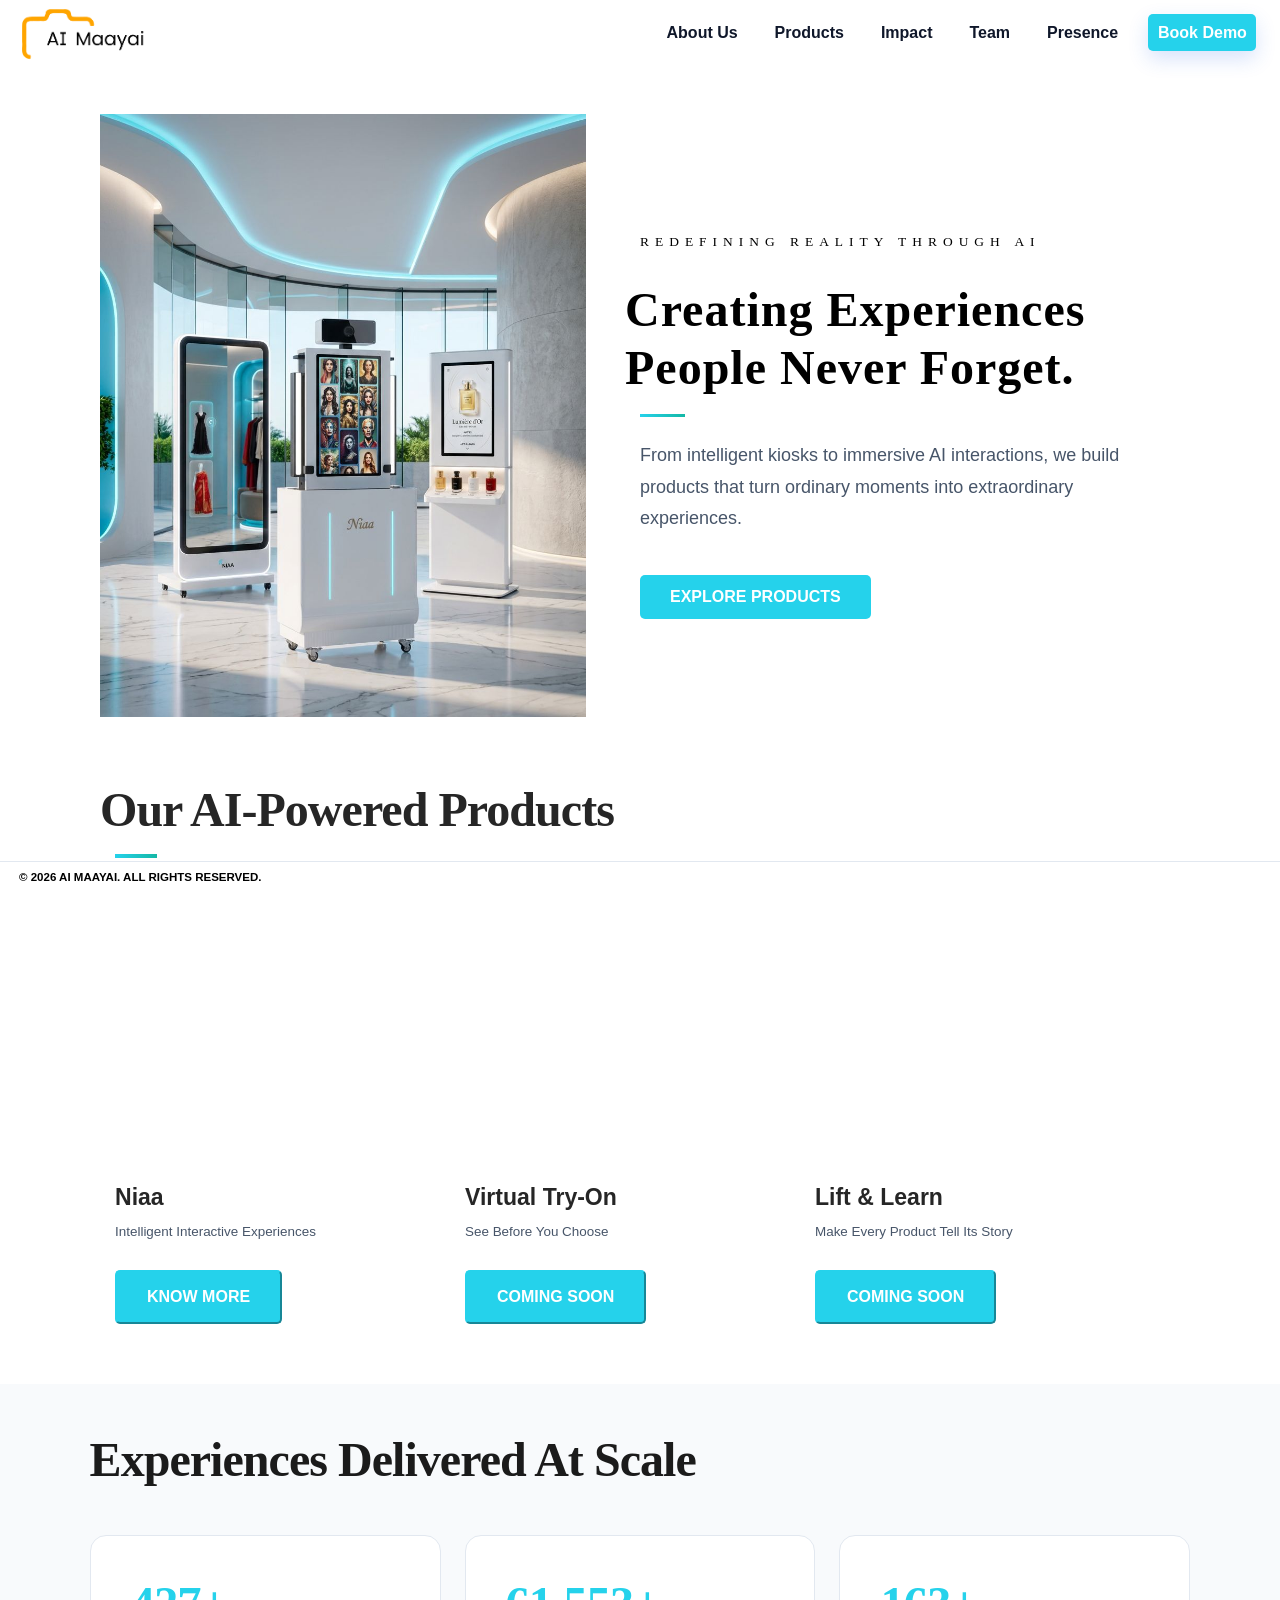
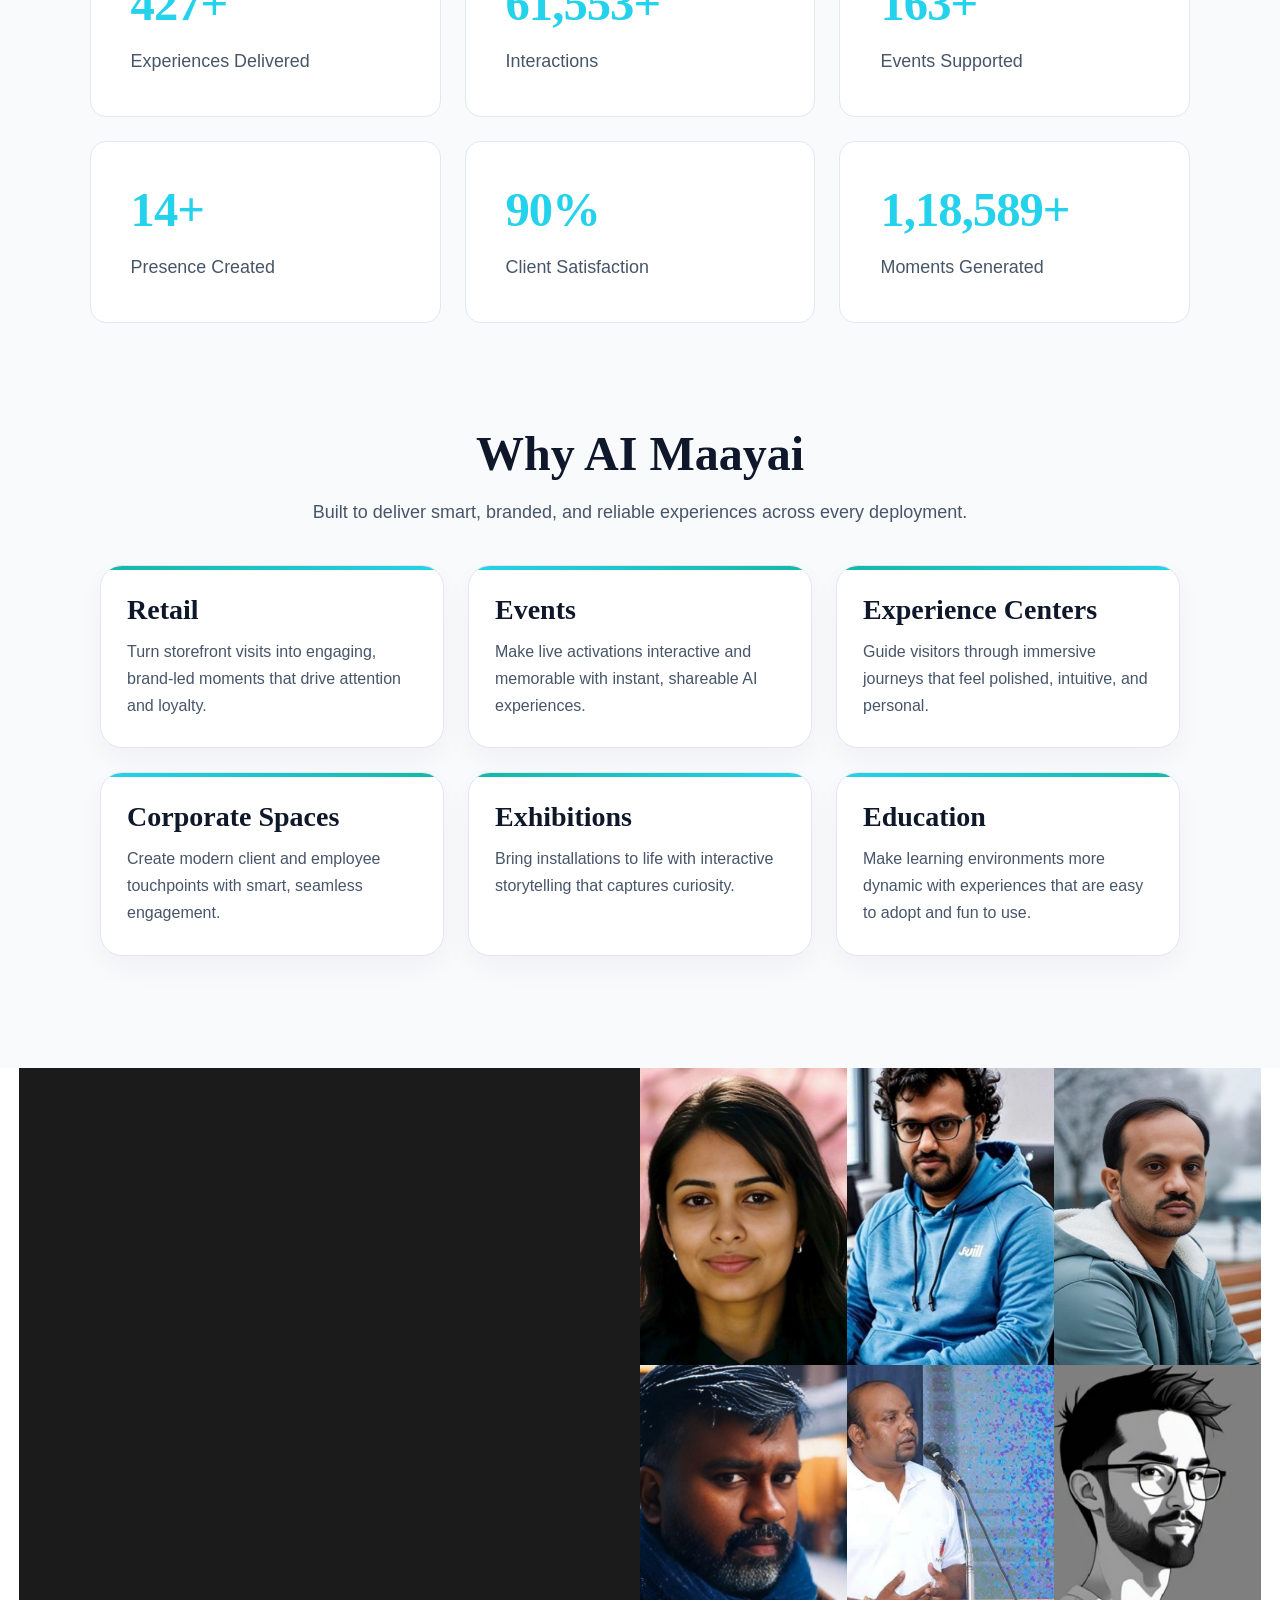
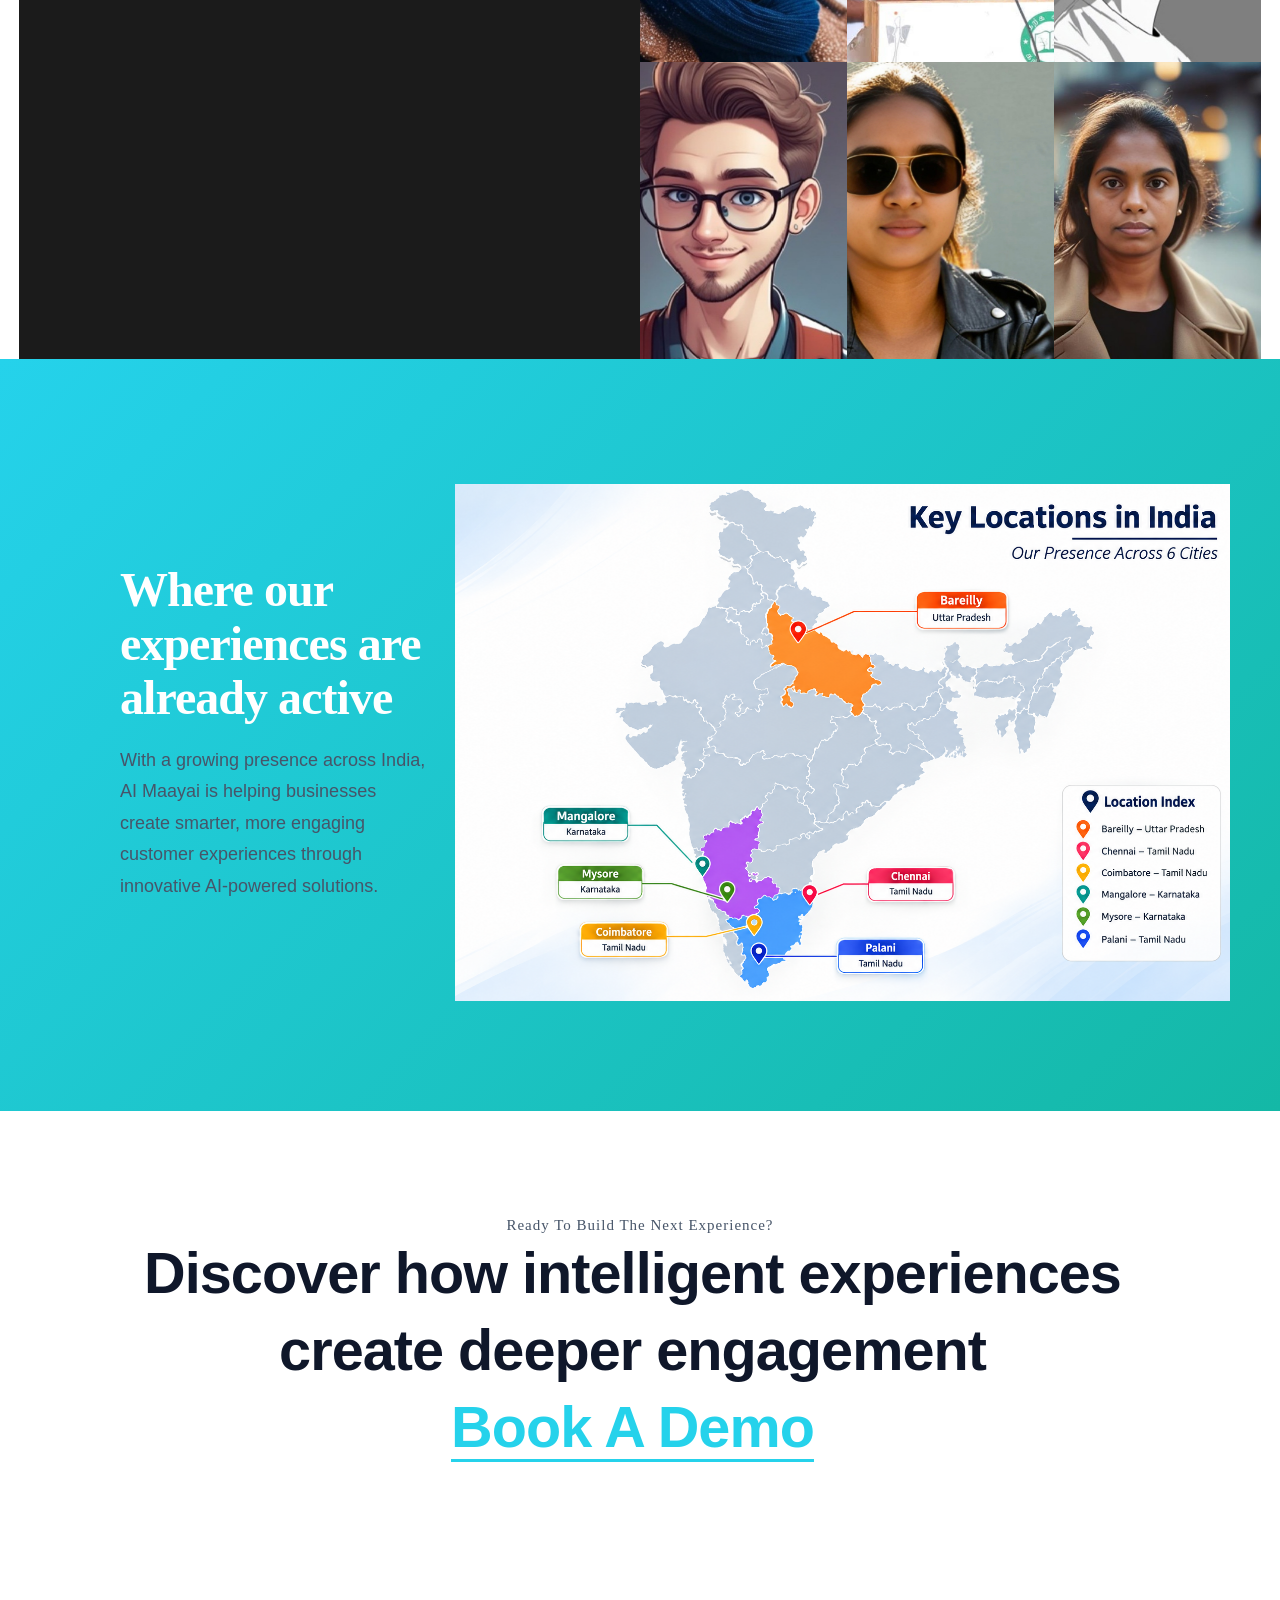
==== index.html @ 314a37f3 "Responsive changes" ====
<!doctype html>
<html lang="en">
  <head>
    <meta http-equiv="Content-Type" content="text/html; charset=UTF-8" />
    <meta http-equiv="X-UA-Compatible" content="IE=edge" />
    <meta name="viewport" content="width=device-width, initial-scale=1.0" />

    <link rel="stylesheet" href="css/style.css" />
    <link rel="stylesheet" href="css/custom.css" />
    <link rel="stylesheet" href="css/responsive.css" />
    <link rel="stylesheet" href="css/plugin.css" />
    <link rel="stylesheet" href="css/font.css" />
    <link rel="stylesheet" href="css/niaa.css" />
    <link rel="stylesheet" href="css/locations.css" />
    <title>AI Maayai</title>
  </head>

  <body>
    <div class="main-wrapper clearfix">
      <header id="header">
        <div class="header-style1-wrap">
          <div class="header-content-left">
            <div class="logo">
              <h2 class="logo-title">
                <img
                  src="img/logo_ai_maayai.png"
                  alt="AI Maayai Logo"
                  class="logo-img" />
              </h2>
            </div>
          </div>

          <div class="header-content-right">
            <nav class="main-nav col-span-9 sm:col-span-12">
              <button class="jepret-menu-mobile">
                <i class="icon icon-reorder"></i>
              </button>

              <ul id="main-menu" class="sm sm-clean mobile-menu">

                <li><a href="#about">About Us</a></li>
                <li><a href="#products">Products</a></li>
                <li><a href="#impact">Impact</a></li>
                <li><a href="#team">Team</a></li>
                <li><a href="#presence">Presence</a></li>
                <li><a href="#contact">Book Demo</a></li>

              </ul>
            </nav>
          </div>
        </div>
      </header>

      <section class="content">
        <div class="top-bar"></div>
        <div class="left-bar"></div>
        <div class="right-bar"></div>

        <div class="intro-block" id="about">
          <div class="container">
            <div class="row clearfix">
              <div
                class="column column-2 intro-image-wrap"
                data-aos="fade-right">
                <img
                  src="./img/home.jpeg"
                  alt="AI Maayai Products"
                  class="intro-img" />
              </div>

              <div class="column column-2 intro-text-wrap" data-aos="fade-left">
                <h3 class="sub-title">Redefining Reality Through AI</h3>
                <h2 class="the-title">Creating Experiences People Never
                  Forget.</h2>
                <span class="divider-separator"></span>

                <div class="bottom-text clearfix">
                  <div class="intro-desc">
                    <p>

                      From intelligent kiosks to immersive AI interactions, we
                      build products that turn ordinary moments into
                      extraordinary experiences.

                    </p>
                  </div>

                  <div class="intro-button">
                    <a href="#products" class="button style-3">Explore
                      Products</a>
                  </div>
                </div>
              </div>
            </div>
          </div>
        </div>

        <div class="services-block" id="products">
          <div class="container">
            <div class="row title-wrap clearfix">
              <div class="column column-1">
                <h2 class="the-title">Our AI-Powered Products</h2>
                <span class="divider-separator"></span>
              </div>
            </div>

            <div class="services-list-wrap clearfix" data-aos="fade-up">
              <div class="column column-3">
                <div class="services-card-wrap">
                  <div class="img-service-icon-wrap service-media-shell"
                    style="background:none; border:none; box-shadow:none; padding:0;">
                    <a href="./niaa.html" target="_blank"
                      rel="noopener noreferrer"
                      style="display:block;">
                      <div
                        style="position:relative; overflow:hidden; border-radius:22px; min-height:260px;">
                        <video
                          id="niaa"
                          class="service-icon service-video"
                          src="./video/niaa.mp4"
                          autoplay
                          muted
                          loop
                          playsinline
                          preload="metadata"
                          style="width:100%; height:100%; object-fit:cover; display:block;"></video>
                      </div>
                    </a>
                  </div>
                  <div class="service-desc-wrap">
                    <p class="service-title">Niaa</p>
                    <p class="service-desc">
                      Intelligent Interactive Experiences
                    </p>
                    <button type="button"
                      class="button style-3 service-cta active-btn"
                      onClick="window.open('./niaa.html', '_blank')">
                      Know more
                    </button>
                  </div>
                </div>
              </div>

              <div class="column column-3">
                <div class="services-card-wrap">
                  <div class="img-service-icon-wrap service-media-shell"
                    style="background:none; border:none; box-shadow:none; padding:0;">
                    <div
                      style="position:relative; overflow:hidden; border-radius:22px; min-height:260px;">
                      <video
                        src="./video/virtual_try_on.mp4"
                        class="service-icon service-video"
                        autoplay
                        muted
                        loop
                        playsinline
                        preload="metadata"
                        style="width:100%; height:100%; object-fit:cover; display:block;"></video>
                    </div>
                  </div>

                  <div class="service-desc-wrap">
                    <p class="service-title">Virtual Try-On</p>
                    <p class="service-desc">
                      See Before You Choose
                    </p>
                    <button type="button" class="button style-3 service-cta"
                      disabled>
                      Coming Soon
                    </button>
                  </div>
                </div>
              </div>

              <div class="column column-3">
                <div class="services-card-wrap">
                  <div class="img-service-icon-wrap service-media-shell"
                    style="background:none; border:none; box-shadow:none; padding:0;">
                    <div
                      style="position:relative; overflow:hidden; border-radius:22px; min-height:260px;">
                      <video
                        src="./video/lift_and_learn.mp4"
                        class="service-icon service-video"
                        autoplay
                        muted
                        loop
                        playsinline
                        preload="metadata"
                        style="width:100%; height:100%; object-fit:cover; display:block;"></video>
                    </div>
                  </div>

                  <div class="service-desc-wrap">
                    <p class="service-title">Lift & Learn</p>
                    <p class="service-desc">
                      Make Every Product Tell Its Story
                    </p>
                    <button type="button" class="button style-3 service-cta"
                      disabled>
                      Coming Soon
                    </button>
                  </div>
                </div>
              </div>
            </div>
          </div>
        </div>
        <div class="partner-block" id="impact" style="padding:3% 7% 0% 7%">

          <div class="container">

            <h2 class="the-title">

              Experiences Delivered At Scale

            </h2>

            <div class="row">

              <div class="column column-3">

                <h2><span class="impact-counter" duration="3000"
                    data-target="454" data-suffix="+">0</span></h2>

                <p>Experiences Delivered</p>

              </div>

              <div class="column column-3">

                <h2><span class="impact-counter" data-target="65400"
                    data-format="en-IN" data-suffix="+">0</span></h2>

                <p>Interactions</p>

              </div>

              <div class="column column-3">

                <h2><span class="impact-counter" data-target="173"
                    data-suffix="+">0</span></h2>

                <p>Events Supported</p>

              </div>

              <div class="column column-3">

                <h2><span class="impact-counter" data-target="15"
                    data-suffix="+">0</span></h2>

                <p>Presence Created</p>

              </div>

              <div class="column column-3">

                <h2><span class="impact-counter" data-target="96"
                    data-suffix="%">0</span></h2>

                <p>Client Satisfaction</p>

              </div>

              <div class="column column-3">

                <h2><span class="impact-counter" data-target="126000"
                    data-format="en-IN" data-suffix="+">0</span></h2>

                <p>Moments Generated</p>

              </div>

            </div>

          </div>

        </div>

        <div class="why-block" id="why-ai-maayai">
          <div class="container">
            <div class="section-title-wrap section-title-center">
              <h3 class="sub-title">Why AI Maayai</h3>
              <p class="section-description">
                Built to deliver smart, branded, and reliable experiences across
                every deployment.
              </p>
            </div>

            <div class="nia-env-grid why-env-grid" data-aos="fade-up">
              <div class="nia-env-card why-env-card">
                <h4>Retail</h4>
                <p>Turn storefront visits into engaging, brand-led moments that
                  drive attention and loyalty.</p>
              </div>

              <div class="nia-env-card why-env-card">
                <h4>Events</h4>
                <p>Make live activations interactive and memorable with instant,
                  shareable AI experiences.</p>
              </div>

              <div class="nia-env-card why-env-card">
                <h4>Experience Centers</h4>
                <p>Guide visitors through immersive journeys that feel polished,
                  intuitive, and personal.</p>
              </div>

              <div class="nia-env-card why-env-card">
                <h4>Corporate Spaces</h4>
                <p>Create modern client and employee touchpoints with smart,
                  seamless engagement.</p>
              </div>

              <div class="nia-env-card why-env-card">
                <h4>Exhibitions</h4>
                <p>Bring installations to life with interactive storytelling
                  that captures curiosity.</p>
              </div>

              <div class="nia-env-card why-env-card">
                <h4>Education</h4>
                <p>Make learning environments more dynamic with experiences that
                  are easy to adopt and fun to use.</p>
              </div>
            </div>
          </div>
        </div>

        <!-- Team Block -->
        <div class="team-block clearfix" id="team">
          <div class="column column-2 team-text-wrap">
            <div class="title-wrap opacity1" style="opacity: 0">
              <h2 class="the-title aos-init" data-aos="fade-up">
                Our Team
              </h2>
              <span
                class="divider-separator aos-init"
                data-aos="fade-up"></span>
              <p class="the-desc aos-init" data-aos="fade-up">
                Meet the creative minds, developers, designers, and support team
                behind AI Maayai who work together to build intelligent products
                and unforgettable customer experiences.
              </p>
            </div>
          </div>
          <div class="column column-2 team-list-wrap">
            <div class="column column-3">
              <div class="team-card-wrap">
                <div class="team-img-wrap">
                  <div
                    class="team-img"
                    style="
                      background: url(&#39;./img/team/akshaya.jpg&#39;);
                      background-size: cover;
                      background-position: 50%;
                    "></div>
                </div>
                <div class="team-desc-wrap">
                  <h4 class="team-name">Akshaya</h4>
                  <p class="team-role">CEO</p>
                </div>
              </div>
            </div>
            <div class="column column-3">
              <div class="team-card-wrap">
                <div class="team-img-wrap">
                  <div
                    class="team-img"
                    style="
                      background: url(&#39;./img/team/gowtham.jpeg&#39;);
                      background-size: cover;
                      background-position: 50%;
                    "></div>
                </div>
                <div class="team-desc-wrap">
                  <h4 class="team-name">Gowtham</h4>
                  <p class="team-role">Chief AI Strategist</p>
                </div>
              </div>
            </div>
            <div class="column column-3">
              <div class="team-card-wrap">
                <div class="team-img-wrap">
                  <div
                    class="team-img"
                    style="
                      background: url(&#39;./img/team/prabu.jpeg&#39;);
                      background-size: cover;
                      background-position: 50%;
                    "></div>
                </div>
                <div class="team-desc-wrap">
                  <h4 class="team-name">Prabu</h4>
                  <p class="team-role">Operations Lead</p>
                </div>
              </div>
            </div>
            <div class="column column-3">
              <div class="team-card-wrap">
                <div class="team-img-wrap">
                  <div
                    class="team-img"
                    style="
                      background: url(&#39;./img/team/arul.jpg&#39;);
                      background-size: cover;
                      background-position: 50%;
                    "></div>
                </div>
                <div class="team-desc-wrap">
                  <h4 class="team-name">Arul Karthikeyan</h4>
                  <p class="team-role">BDM</p>
                </div>
              </div>
            </div>
            <div class="column column-3">
              <div class="team-card-wrap">
                <div class="team-img-wrap">
                  <div
                    class="team-img"
                    style="
                      background: url(&#39;./img/team/nirmal.jpg&#39;);
                      background-size: cover;
                      background-position: 50%;
                    "></div>
                </div>
                <div class="team-desc-wrap">
                  <h4 class="team-name">Nirmal</h4>
                  <p class="team-role">Marketting Lead & OEM Partner</p>
                </div>
              </div>
            </div>
            <div class="column column-3">
              <div class="team-card-wrap">
                <div class="team-img-wrap">
                  <div
                    class="team-img"
                    style="
                      background: url(&#39;./img/team/ashok.jpg&#39;);
                      background-size: cover;
                      background-position: center center;
                    "></div>
                </div>
                <div class="team-desc-wrap">
                  <h4 class="team-name">Ashok</h4>
                  <p class="team-role">Testing Lead</p>
                </div>
              </div>
            </div>
            <div class="column column-3">
              <div class="team-card-wrap">
                <div class="team-img-wrap">
                  <div
                    class="team-img"
                    style="
                      background: url(&#39;./img/team/dharani.jpg&#39;);
                      background-size: cover;
                      background-position: 50%;
                    "></div>
                </div>
                <div class="team-desc-wrap">
                  <h4 class="team-name">Dharanikumar</h4>
                  <p class="team-role">Architect & GenAI Enthusiast</p>
                </div>
              </div>
            </div>
            <div class="column column-3">
              <div class="team-card-wrap">
                <div class="team-img-wrap">
                  <div
                    class="team-img"
                    style="
                      background: url(&#39;./img/team/poorni.jpg&#39;);
                      background-size: cover;
                      background-position: 50%;
                    "></div>
                </div>
                <div class="team-desc-wrap">
                  <h4 class="team-name">Poornima Devi</h4>
                  <p class="team-role">Creative Projects Head</p>
                </div>
              </div>
            </div>
            <div class="column column-3">
              <div class="team-card-wrap">
                <div class="team-img-wrap">
                  <div
                    class="team-img"
                    style="
                      background: url(&#39;./img/team/priya.jpeg&#39;);
                      background-size: cover;
                      background-position: 50%;
                    "></div>
                </div>
                <div class="team-desc-wrap">
                  <h4 class="team-name">Priya Ramapandi</h4>
                  <p class="team-role">Business Operations Associate</p>
                </div>
              </div>
            </div>
          </div>
        </div>
        <!-- end Team block -->

        <div class="testimonial-block-style-2" id="presence">
          <div class="container" data-aos="fade-up">
            <div>
              <div class="container">
                <div class="location-hero-grid">
                  <div data-aos="fade-right">
                    <!-- <div class="location-kicker">Presence Map</div> -->
                    <h1 class="the-title">Where our experiences are already
                      active</h1>
                    <p class="the-desc">
                      With a growing presence across India, AI Maayai is helping
                      businesses create smarter, more engaging customer
                      experiences through innovative AI-powered solutions.
                    </p>
                  </div>
                  <div>
                    <img
                      src="./img/map.png"
                      alt="Our Presence"
                      class="india-map-img" />
                  </div>
                </div>
              </div>
            </div>
          </div>
        </div>
        <div class="contact-block contact-block-3" id="contact">
          <div class="container">
            <div class="row">
              <div class="column column-1" data-aos="fade-up">
                <h5 class="sub-title">Ready To Build The Next Experience?</h5>
                <h2 class="the-title">
                  <a href="contact.html" target="_blank"
                    rel="noopener noreferrer">
                    Discover how intelligent experiences create deeper
                    engagement <br><span>Book A Demo</span>
                  </a>
                </h2>
              </div>
            </div>
          </div>
        </div>
      </section>

      <footer id="footer">
        <div class="copyright">
          <p class="copyright-text">© 2026 AI Maayai. All Rights Reserved.</p>
        </div>
      </footer>
    </div>
    <script src="js/jquery-3.6.0.min.js"></script>
    <script src="js/jquery.smartmenus.min.js"></script>
    <script src="js/aos.js"></script>
    <script src="js/swiper-bundle.min.js"></script>
    <script src="js/lightgallery-all.min.js"></script>
    <script src="js/imagesloaded.pkgd.min.js"></script>
    <script src="js/isotope.js"></script>
    <script src="js/main.js"></script>
    <script>
      (function () {
        var counters = document.querySelectorAll(".impact-counter");
        if (!counters.length) return;

        var prefersReducedMotion = window.matchMedia &&
          window.matchMedia("(prefers-reduced-motion: reduce)").matches;

        function formatNumber(value, format) {
          if (format === "en-IN") {
            return Number(value).toLocaleString("en-IN");
          }
          return String(value);
        }

        function animateCounter(el) {
          if (el.dataset.animated === "true") return;
          el.dataset.animated = "true";

          var target = parseInt(el.dataset.target, 10) || 0;
          var suffix = el.dataset.suffix || "";
          var format = el.dataset.format || "";

          if (prefersReducedMotion) {
            el.textContent = formatNumber(target, format) + suffix;
            return;
          }

          var start = 0;
          var duration = parseInt(el.dataset.duration, 10) || 3000;
          var startTime = null;

          function tick(timestamp) {
            if (!startTime) startTime = timestamp;
            var progress = Math.min((timestamp - startTime) / duration, 1);
            var eased = 1 - Math.pow(1 - progress, 3);
            var current = Math.round(start + (target - start) * eased);
            el.textContent = formatNumber(current, format) + suffix;

            if (progress < 1) {
              window.requestAnimationFrame(tick);
            }
          }

          window.requestAnimationFrame(tick);
        }

        if ("IntersectionObserver" in window) {
          var observer = new IntersectionObserver(function (entries) {
            entries.forEach(function (entry) {
              if (entry.isIntersecting) {
                counters.forEach(animateCounter);
                observer.disconnect();
              }
            });
          }, { threshold: 0.35 });

          observer.observe(document.getElementById("impact"));
        } else {
          counters.forEach(animateCounter);
        }
      })();
    </script>
  </body>
</html>
---- css/style.css ----
/*
Theme Name: Jepret Html
Theme URI: https://html.themesawesome.com/jeprethtml
Author: Themes Awesome
Author URI: https://www.themesawesome.com
Description: Modern Photography Html Theme
Tags: Html Tamplate
Version: 1.0

[Color Codes]

#Black (text, background, link) = #000000 / #262626 / #1F1D1D
#White (text, background) = #FFFFFF
#Gray (text) = #333333 / #999999 / #605E5F
#LightGray (background, text) = #F2F2F2 / #B8B8B8 / #AAAAAA
#Red (background, text, divider, border) = #DA0D2B 
#Dark Blue (background) = #09212b
#Light Blue (background, text) = #EDF2F5 / #8D99AE
#Brown (text) = #905348

[Typography]

Headers: 2rem/12px Poppins
Heading: 8.1rem/6rem/5rem/4.5rem/3.6rem/3rem/2.6rem/2.4rem/1.8rem/1.5rem/1.4rem/1.2rem/1rem Poppins
Paragraph: 1.7rem/1.6rem/1.5rem/1.4rem Poppins
Input: 13px Arial
Icons: 20px/1.6rem/1.4rem/1.2rem jepret/Fontawesome

Notes: To change the font, install it manually with convert the download zipped font to transfonter.org

-----------------------------------------------------------------------------------
  1. CSS Reset
  2. Header
  3. Landing Page
    3.1 Video Background
    3.2 Personal Photographer
    3.3 Photography Studio
    3.4 Slider
  4. Album
    4.1 Adora
    4.2 Album Grid
    4.3 Album Masonry
    4.4 Album Carousel
    4.5 Unique Stack
        4.5.1 3 Grid Images
        4.5.2 Asymmetrical 4 Images 
        4.5.3 Card Stack 7 Images 
        4.5.4 Grid 20 Images
        4.5.5 Rhomboid Images
        4.5.6 Round Images
    4.6 Slideshow
        4.6.1 Slideshow 1
        4.6.2 Slideshow 2
  5. Gallery
    5.1 default-crative-grid
    5.2 Animate Scroll One
    5.3 Animate Scroll Three
    5.4 Gallery Carousel One
    5.5 Gallery Carousel two
    5.6 Animate Scroll Two
    5.7 Animate Scroll Four
  6. Contact Page
  7. Archive Page
  8. Blog Page
    8.1 Single Post
  9. Footer
-----------------------------------------------------------------------------------
/*-----------------------------------------------------------------------------------*/
/*  1. CSS Reset
/*-----------------------------------------------------------------------------------*/

html {
  font-size: 62.5%;
  -webkit-font-smoothig: antialiased;
  height: 100%;
  scroll-behavior: smooth;
}

body {
  margin: 0;
  word-wrap: break-word;
  -ms-word-wrap: break-word;
  font-family: "Poppins", Sans-serif;
}

img {
  max-width: 100%;
  height: auto;
  display: block;
}

h1,
h2,
h3,
h4,
h5,
h6 {
  font-family: "Poppins";
  margin: 0 0 20px;
}

p {
  margin: 0 0 20px;
  font-size: 1.5rem;
  line-height: 3rem;
  color: #333;
  font-family: "Poppins";
}

*::-moz-selection {
  background-color: #000000;
  color: #ffffff;
}

*::selection {
  background-color: #000000;
  color: #ffffff;
}

.column {
  display: inline-block;
  float: left;
}

.column-1 {
  width: 100%;
}

.column-2 {
  width: 50%;
}

.column-3 {
  width: 33.33333%;
}

.column-2of3 {
  width: 66.66667%;
}

.column-4 {
  width: 25%;
}

.column-5 {
  width: 20%;
}

.column-25 {
  width: 25%;
}

.column-75 {
  width: 75%;
}

.column-40 {
  width: 40%;
}

.column-60 {
  width: 60%;
}

.column {
  -webkit-box-sizing: border-box;
  -moz-box-sizing: border-box;
  box-sizing: border-box;
  padding-right: 15px;
  padding-left: 15px;
  max-width: 100%;
}

.clearfix:before,
.clearfix:after {
  content: "";
  display: table;
}

.clearfix:after {
  clear: both;
}

.clearfix {
  zoom: 1;
}

.row {
  display: -ms-flexbox;
  display: flex;
  -ms-flex-wrap: wrap;
  flex-wrap: wrap;
  margin-left: -15px;
  margin-right: -15px;
}

.top-bar {
  position: fixed;
  height: 39px;
  width: 100%;
  top: 0;
  left: 0;
  right: 0;
  background: #ffffff;
  z-index: 10;
}

.left-bar {
  position: fixed;
  width: 19px;
  top: 0;
  bottom: 0;
  left: 0;
  z-index: 10;
  background: white;
}

.right-bar {
  position: fixed;
  width: 19px;
  top: 0;
  bottom: 0;
  right: 0;
  z-index: 10;
  background: white;
}

#mousehover {
  perspective: 500px;
}

#opacity {
  opacity: 0;
}

.opacity1 {
  transition: 0.4s;
}

#main-menu {
  display: block;
}

a {
  text-decoration: none;
  color: #000;
}

.main-wrapper {
  height: 100%;
  background-color: #edf2f4;
  min-height: 100vh;
  padding: 39px 0 0;
}

*,
*::after,
*::before {
  box-sizing: border-box;
}

.the-title {
  color: #000000;
  font-size: 2.4rem;
}

.button {
  text-decoration: none;
  padding: 12px 30px;
  text-align: center;
}

.style-1 {
  font-size: 15px;
  font-weight: 700;
  text-decoration: none;
  text-transform: uppercase;
  border-radius: 5px;
  border-style: solid;
  border-width: 2px;
  border-color: rgba(246, 25, 25, 0.49);
  background: rgb(246 25 25);
  color: #fff;
  transition: 0.4s;
}

/* .style-1:hover {
  background-color: rgba(255, 255, 255, 0.18);
  border-color: rgba(255, 255, 255, 0.18);
  transform: translateY(10px);
} */

.style-2 {
  font-size: 15px;
  font-weight: 700;
  text-decoration: none;
  text-transform: uppercase;
  border-radius: 5px;
  border-style: solid;
  border-width: 2px;
  border-color: #fff;
  background: transparent;
  color: #fff;
  transition: 0.4s;
}

.style-2:hover {
  background-color: rgba(255, 255, 255, 0.18);
  transform: translateY(10px);
}

.style-3 {
  font-size: 15px;
  font-weight: 700;
  text-transform: uppercase;
  background-color: #da0d2b;
  border-radius: 5px;
  padding: 16px 30px;
  color: #ffffff;
  transition: 0.4s;
}

.style-3:hover {
  transform: translateY(10px);
  background-color: #262626;
}

.style-4 {
  font-size: 15px;
  font-weight: 600;
  background-color: transparent;
  border: 2px solid;
  border-color: #ffffff;
  color: #ffffff;
  padding: 12px 24px;
  transition: 0.4s;
}

.style-4:hover {
  background-color: #da0e2b;
  border-color: #da0e2b;
}

.divider-separator {
  width: 15%;
  height: 4px;
  background: linear-gradient(90deg, #25d2eb 0%, #14B8A6 100%);
  display: block;
}

.projects-button {
  display: flex;
}

.lg-toolbar .lg-icon {
  margin: 15px 0;
}

.container {
  margin: 0 auto;
  padding-right: 15px;
  padding-left: 15px;
}

#header .jepret-menu-mobile {
  display: none;
  position: relative;
  font-size: 2rem;
  margin: 7px 0 0;
  width: 0;
  height: 100%;
  cursor: pointer;
}

.jepret-menu-mobile .icon {
  width: auto;
}

#opacity1 {
  transition: 0.5s opacity;
}

h3.sub-title {
  color: #1b1b1b;
  font-size: 5rem;
  font-weight: 700;
  text-transform: capitalize;
  line-height: 1.3em;
  margin-top: 0;
  margin-bottom: 27px;
}

/*-----------------------------------------------------------------------------------*/
/*  2. Header 
/*-----------------------------------------------------------------------------------*/
#header {
  position: fixed;
  top: 0;
  z-index: 50;
  width: 100%;
  background: #fff;
  height: 65px;
  display: flex;
  align-items: center;
}

.header-style1-wrap {
  padding: 0 0px 0 12px;
  display: flex;
  justify-content: space-between;
  align-items: center;
  width: 100%;
  min-height: 65px;
}

h2.logo-title {
  margin: 0;
  font-size: 2rem;
  display: flex;
  align-items: center;
}

.logo-img {
  max-height: 70px;
  width: auto;
  height: auto;
  display: inline-block;
  vertical-align: middle;
}

h2.logo-title a {
  text-transform: uppercase;
  color: #000;
  text-decoration: none;
  transition: 0.4s;
}

h2.logo-title a:hover {
  color: #999;
}

li.menu-item:last-child {
  margin: 0;
}

li.menu-item a {
  color: #000000;
  font-size: 1.2rem;
  text-transform: uppercase;
  font-weight: 700;
}

#header li.menu-item-sub {
  margin: 0;
}

.mobile-menu {
  display: block;
}

/*-----------------------------------------------------------------------------------*/
/*  3. Landing Page
/*-----------------------------------------------------------------------------------*/

/* 3.1 Video Background */
.bg-video-wrap {
  position: relative;
  overflow: hidden;
  width: 100%;
  height: calc(100vh - (39px * 2));
}

.video-bg {
  min-width: 100%;
  min-height: 100vh;
  z-index: 1;
}

.video-overlay {
  width: 100%;
  height: 100%;
  position: absolute;
  top: 0;
  left: 0;
  background-size: 3px 3px;
  background-color: #000000;
  opacity: 0.3;
  transition: background 0.3s, border-radius 0.3s, opacity 0.3s;
  z-index: 2;
}

.video-content {
  position: absolute;
  z-index: 10;
  width: 75%;
  top: 54.5%;
  left: 50%;
  transform: translate(-50%, -50%);
  -webkit-transform: translate(-50%, -50%);
  -moz-transform: translate(-50%, -50%);
  -ms-transform: translate(-50%, -50%);
}

.video-title h1 {
  font-size: 8.1rem;
  line-height: 1.2em;
  color: #fff;
  text-transform: none;
  margin-bottom: 5px;
  margin-top: 2px;
  text-align: center;
}

.signature-wrap {
  background: #252525a1;
  margin: 30px 0 30px;
}

.signature-wrap img {
  display: block;
  margin-left: auto;
  margin-right: auto;
}

h2.author-name {
  font-size: 18px;
  text-align: center;
  font-weight: 300;
  line-height: 44px;
  text-transform: capitalize;
  color: #ffffff;
  letter-spacing: 2px;
  margin-top: -14px;
}

.video-button {
  display: flex;
  justify-content: center;
}

.video-button .button {
  margin-right: 20px;
}

/* 3.2 Personal Photographer */
.about-block {
  background-color: #f2f2f2;
  padding: 60px 0 80px 0;
  overflow: hidden;
}

.about-img-wrap {
  padding: 0px 40px 0px 10px;
}

.about-img-wrap img {
  transition-timing-function: cubic-bezier(0, 0.33, 0.07, 1.03);
  -webkit-transition-timing-function: cubic-bezier(0, 0.33, 0.07, 1.03);
  transition-duration: 1s;
  -webkit-transition-duration: 1s;
}

.about-text-wrap {
  padding-top: 21px;
  padding-right: 15px;
  padding-left: 10px;
  align-self: center;
}

h5.the-title {
  color: #000000;
  font-size: 1.4rem;
  font-weight: 500;
  line-height: 3em;
  letter-spacing: 6px;
  text-transform: uppercase;
  margin-bottom: 10px;
}

.about-text-wrap h3.sub-title {
  line-height: 1.29em;
}

.about-text-wrap .divider-separator {
  height: 3px;
}

.desc-wrap {
  margin-top: 30px;
  display: flex;
}

.desc-wrap p:first-child {
  max-width: 210px;
}

.desc-wrap p:last-child {
  padding-left: 47px;
}

.signature-img-wrap {
  width: 35%;
  margin-top: 10px;
}

.projects-block {
  background: #f5f5f5;
  padding: 80px 0 80px 0;
}

.project-text-wrap {
  padding-right: 40px;
  padding-top: 15px;
  padding-bottom: 5px;
  transition-timing-function: cubic-bezier(0, 0.33, 0.07, 1.03);
  transition-duration: 1s;
  align-self: center;
}

.project-img-wrap {
  padding-left: 10px;
  padding-right: 5px;
}

.smart-img-wrap {
  position: relative;
}

.smart-img {
  transition: transform 0s !important;
  will-change: transform;
}

.smart-img img {
  border-radius: 7px;
}

.smart-img.img-1 {
  position: relative;
  width: 60%;
  top: 36px;
  z-index: 2;
}

.smart-img.img-2 {
  position: absolute;
  width: 45%;
  z-index: 3;
  top: 83px;
  right: 0;
}

.projects-block .smart-img.img-3 {
  position: relative;
  margin: -59px 0 0 252px;
  width: 48%;
  z-index: 1;
}

.projects-block .smart-img.img-4 {
  position: absolute;
  width: 53%;
  bottom: 56px;
  left: 39px;
}

.projects-block .desc-wrap {
  margin-top: 30px;
  margin-bottom: 15px;
}

.projects-block h3.sub-title {
  margin-bottom: 30px;
}

.projects-block .desc-wrap p:first-child {
  max-width: 204px;
}

.projects-block .desc-wrap p:last-child {
  padding-left: 28px;
  max-width: 265px;
}

.projects-block h5.the-title {
  line-height: 2.5em;
}

.testimonial-block {
  background: url("./img/1_kwZMFqHiiPhhl1zHW09NHg2x.jpg");
  background-position: center center;
  background-repeat: no-repeat;
  background-size: cover;
  position: relative;
  height: 100vh;
  min-height: 100%;
}

.testimonial-block .container {
  max-width: 1140px;
  height: 100%;
}

.testimonial-block .row {
  height: 100%;
}

.testimonial-block::before {
  content: "";
  background: #000;
  opacity: 0.9;
  width: 100%;
  height: 100%;
  position: absolute;
  top: 0;
  left: 0;
}

.testimonial-inner-wrap {
  position: relative;
  align-self: center;
}

h1.testimonial-text {
  color: #fff;
  font-size: 6rem;
  font-weight: 400;
  line-height: 1.5em;
  text-align: center;
}

.client-wrap {
  display: flex;
  justify-content: center;
}

.client-img {
  border-radius: 50%;
  border: 3px solid #da0d2b;
  width: 55px;
  height: 55px;
  object-fit: cover;
}

.client-desc-wrap {
  color: #fff;
  margin-left: 15px;
  align-self: center;
}

.client-name {
  font-size: 20px;
  font-weight: 400;
  margin: 0;
}

.client-job {
  color: #999999;
  font-size: 15px;
  font-weight: 300;
  line-height: 1.1em;
}

.partner-block {
  background-color: #f2f2f2;
  padding: 160px 0 180px 0;
}

h2.the-title {
  color: #1b1b1b;
  font-size: 5rem;
  font-weight: 700;
  text-transform: capitalize;
  line-height: 8rem;
  margin-bottom: 10px;
  margin-left: -15px;
}

.partner-title-wrap .column-2:last-child {
  padding-left: 0;
  margin-top: -5px;
}

.partner-list-wrap {
  padding-top: 25px;
}

.partner-list-wrap .column-4 {
  background: #f5f5f5;
}

.partner-logo-wrap {
  position: relative;
  border: 1px solid #dddddd;
  padding: 24px 37px 30px;
  display: flex;
  align-self: center;
  height: 100%;
  overflow: hidden;
  background: #f5f5f5;
}

.partner-logo {
  margin-left: auto;
  margin-right: auto;
  width: 100%;
  object-fit: contain;
}

.partner-desc-wrap {
  position: absolute;
  bottom: 0;
  left: 0;
  right: 0;
  background: #09212b;
  text-align: center;
  visibility: hidden;
  width: 100%;
  height: 100%;
  transition: 0.7s ease;
  transform: translateY(100%);
  -webkit-transform: translateY(100%);
  -moz-transform: translateY(100%);
  -ms-transform: translateY(100%);
}

.partner-logo-wrap:hover .partner-desc-wrap {
  visibility: visible;
  transform: translateY(0);
  -webkit-transform: translateY(0);
  -moz-transform: translateY(0);
  -ms-transform: translateY(0);
}

.partner-desc {
  position: absolute;
  top: 50%;
  transform: translate(0, -50%);
  -webkit-transform: translate(0, -50%);
  -moz-transform: translate(0, -50%);
  -ms-transform: translate(0, -50%);
  color: #fff;
  text-align: center;
  padding: 0 30px;
}

h3.partner-name {
  margin-bottom: 5px;
  color: #ffffff;
  font-size: 2rem;
  font-weight: 500;
  text-transform: none;
  line-height: 34px;
}

.partner-desc p {
  color: #ffffff;
  font-size: 1rem;
  font-weight: 400;
  line-height: 1.4em;
  letter-spacing: 0.6px;
}

.contact-block {
  background-color: #da0d2b;
  padding: 155px 0 170px;
  text-align: center;
}

h5.sub-title {
  color: #ffffff;
  font-size: 15px;
  font-weight: 500;
  text-transform: none;
  letter-spacing: 1px;
  margin-bottom: 5px;
}

.contact-block h2.the-title a {
  /* color: #ffffff; */
  font-size: 6rem;
  font-weight: 700;
  text-transform: none;
  text-decoration: none;
}

.contact-block h2.the-title span {
  color: #1b1b1b;
  border-bottom: 3px solid #25d2eb;
}

/* 3.3 Photography Studio  */
.intro-block {
  background-color: #f6f7f8;
  padding: 75px 0 0 0;
  overflow: hidden;
}

.intro-block .intro-image-wrap {
  width: 45%;
  padding-right: 0;
  padding-left: 0;
  transition: 0s;
}

.intro-block .intro-text-wrap {
  width: 55%;
  align-self: center;
  padding-top: 15px;
  padding-left: 5%;
  padding-right: 0;
}

.intro-block .divider-separator {
  width: 45px;
  height: 3px;
}

.intro-block h3.sub-title {
  color: #000000;
  font-size: 1.4rem;
  font-weight: 500;
  text-transform: uppercase;
  line-height: 2.3em;
  letter-spacing: 6px;
  margin-bottom: 23px;
}

.intro-block h2.the-title {
  background: #fff;
  /* padding: 36px; */
  color: #000000;
  font-size: 5rem;
  font-weight: 700;
  text-transform: none;
  line-height: 1.2em;
  letter-spacing: 1px;
  margin-bottom: 18px;
}

.intro-desc {
  margin-top: 23px;
  margin-bottom: 40px;
}

.intro-button {
  display: flex;
}

.intro-button .style-3 {
  padding: 13px 30px;
}

.services-block {
  background-color: #f6f7f8;
  padding: 69px 0 0px;
}

.services-block h2.the-title {
  max-width: 600px;
  line-height: 1em;
  color: #262626;
  margin-bottom: 20px;
}

.services-block .divider-separator {
  width: 4%;
}

.services-list-wrap .column-3 {
  padding-left: 0;
}

.services-card-wrap {
  padding: 45px 0;
}

.service-icon {
  width: 35%;
}

.services-list-wrap .column-3:nth-child(1n + 2) .service-icon {
  width: 30%;
}

.service-desc-wrap {
  padding-top: 20px;
}

p.service-title {
  font-size: 2.4rem;
  font-weight: 700;
  margin-bottom: 8px;
  color: #262626;
}

p.service-desc {
  font-size: 1.4rem;
  margin: 0;
  min-height: 35px;
}

.team-block {
  display: flex;
  padding: 0 19px;
}

.team-text-wrap {
  background-color: #1b1b1b;
  position: relative;
}

.team-block .title-wrap {
  position: absolute;
  top: 49.5%;
  left: 50%;
  transform: translate(-50%, -49.5%);
  width: 100%;
  padding: 0 150px;
}

.team-block h2.the-title {
  color: #ffffff;
  margin-bottom: 20px;
  line-height: 1.3em;
}

.team-block span.divider-separator {
  width: 8%;
  height: 3px;
}

.team-block p.the-desc {
  color: #aaa;
  margin-top: 20px;
}

.team-list-wrap,
.team-list-wrap .column-3 {
  padding-left: 0;
  padding-right: 0;
}

.team-card-wrap {
  position: relative;
  z-index: 1;
  overflow: hidden;
}

.team-img-wrap::before {
  position: absolute;
  content: "";
  width: 100%;
  height: 100%;
  /* background-color: rgba(0, 0, 0, 0.37); */
  top: 0;
  left: 0;
  z-index: 2;
  transition: 1000ms;
}

.team-img {
  position: relative;
  z-index: 1;
  min-height: 297px;
  transform: scale(1.2) translateX(-8%);
  transition: 1000ms all;
  will-change: transform;
}

.team-desc-wrap {
  position: absolute;
  z-index: 10;
  bottom: 0;
  left: 25px;
  padding-right: 30px;
  opacity: 0;
  -webkit-transform: translateX(-100px);
  -ms-transform: translateX(-100px);
  transform: translateX(-100px);
  transition: 650ms;
}

h4.team-name {
  font-size: 2.4rem;
  color: #fff;
  margin: 0;
  line-height: 24px;
}

p.team-role {
  color: #bfbfbf;
  font-weight: 300;
}

.team-card-wrap:hover .team-img {
  transform: scale(1.2) translateX(8%);
  -webkit-transform: scale(1.2) translateX(8%);
  -ms-transform: scale(1.2) translateX(8%);
}

.team-card-wrap:hover .team-desc-wrap {
  opacity: 1;
  -webkit-transform: translateY(0) translateX(0);
  -ms-transform: translateY(0) translateX(0);
  transform: translateY(0) translateX(0);
}

.team-card-wrap:hover .team-img-wrap::before {
  background-color: rgba(0, 0, 0, 0.55);
}

.partner-style-2 {
  padding: 135px 0 140px;
}

.partner-style-2 .title-wrap {
  padding: 0 60px 0 0;
  align-self: center;
}

.partner-style-2 h2.the-title {
  margin-bottom: 40px;
  line-height: 1em;
}

.partner-style-2 .divider-separator {
  height: 3px;
}

.partner-style-2 .the-desc {
  margin-top: 30px;
  margin-bottom: 0;
}

.partner-style-2 .partner-list-wrap {
  padding-top: 20px;
  padding-left: 5px;
  padding-right: 0;
}

.partner-style-2 .partner-list-wrap .column-2 {
  padding-left: 5px;
  padding-right: 5px;
  padding-bottom: 20px;
  height: 221px;
}

.partner-style-2 .partner-logo-wrap {
  padding: 20px 38px;
  background: white;
}

.testimonial-block-style-2 {
  background-color: #030303;
  padding: 125px 0 110px;
}

.testimonial-block-style-2 .container {
  max-width: 1100px;
}

.testimonial-block-style-2 .testimonial-title-wrap {
  align-self: center;
}

.testimonial-block-style-2 h3.the-title {
  color: #ffffff;
  font-size: 5rem;
  font-weight: 700;
  text-transform: capitalize;
  line-height: 0.7em;
  margin-bottom: 35px;
}

.testimonial-block-style-2 h3.testi-text {
  color: #ffffff;
  font-size: 3.8rem;
  font-weight: 300;
  line-height: 1.5em;
  text-align: center;
  margin-top: 5px;
  margin-bottom: 20px;
}

.testimonial-block-style-2 .divider-separator {
  width: 35px;
}

.testimonial-block-style-2 .client-img {
  margin-left: -10px;
}

.contact-block.contact-block-3 {
  padding: 105px 0 135px;
}

.testi-inner-wrap {
  padding-left: 20px;
  padding-right: 15px;
}

/* 3.4 Slider  */

.slider-block {
  height: 94vh;
  position: relative;
}

.swipper-bg {
  background: url("./img/freestocks-org-98752.jpg");
  background-size: cover;
  background-position: 50%;
  min-width: 100%;
  min-height: 94vh;
  animation: zoom 10s infinite;
  transition-duration: 10s;
}

@keyframes zoom {
  0% {
    transform: scale(1.1);
  }

  50% {
    transform: scale(1.2, 1.2);
  }

  100% {
    transform: scale(1.1);
  }
}

.swipper-bg::before {
  content: "";
  position: absolute;
  background-color: rgba(0, 0, 0, 0.3);
  top: 0;
  left: 0;
  width: 100%;
  height: 100%;
}

.swipper-inner-wrap {
  position: absolute;
  bottom: 165px;
  left: 170px;
  max-width: 550px;
  transform: translateX(500px);
  opacity: 0;
  transition: 2000ms;
}

.swiper-slide.swiper-slide-active .swipper-inner-wrap {
  transform: translateX(0);
  opacity: 1;
}

.swipper-inner-wrap h3.the-title {
  font-size: 4.5rem;
  text-transform: capitalize;
  line-height: 1.3em;
  color: #fff;
  margin-bottom: 10px;
}

.swipper-inner-wrap p.the-desc {
  color: #ffffff;
  font-size: 1.6rem;
  line-height: 25px;
  margin-bottom: 28px;
}

.inner-slide-button-wrap .style-4 {
  padding: 9px 23px;
  margin-bottom: 4px;
}

.inner-slide-button-wrap {
  display: flex;
}

.swiper-button-prev:after,
.swiper-container-rtl .swiper-button-next:after,
.swiper-button-next:after,
.swiper-container-rtl .swiper-button-prev:after {
  display: none;
}

.swiper-button-next i,
.swiper-button-prev i {
  font-size: 20px;
  color: #ffffff;
}

.slider-block .swiper-button-prev {
  top: 51.5%;
  left: 30px;
  transform: translateY(-51.5%);
}

.slider-block .swiper-button-next {
  top: 51.5%;
  right: 30px;
  transform: translateY(-51.5%);
}

.slider-block .swiper-container-horizontal>.swiper-pagination-bullets,
.swiper-pagination-custom,
.swiper-pagination-fraction {
  bottom: 27px;
}

.slider-block .swiper-pagination-bullet-active {
  background: #ffffff;
}

.slider-block .swiper-container-horizontal>.swiper-pagination-bullets .swiper-pagination-bullet {
  margin: 0 6px;
}

.slider-block .swiper-pagination-bullet {
  width: 6px;
  height: 6px;
}

/*-----------------------------------------------------------------------------------*/
/*  4. Album
/*-----------------------------------------------------------------------------------*/

/* 4.1 Adora */

.adora-contcept-block {
  max-width: 100%;
  padding: 0 60px 0 40px;
  height: 94vh;
  background-color: #edf2f5;
}

.adora-gallery {
  position: relative;
  top: 50%;
  transform: translateY(-50%);
}

.swiper-container.adora-swiper {
  padding: 50px 0 0;
}

.adora-contcept-block .img img {
  width: 100%;
  height: auto;
  position: relative;
  z-index: 2;
}

.gallery-album .img {
  position: relative;
}

.gallery-album .img::before {
  content: "";
  width: 100%;
  height: 20px;
  background: #b8b8b8;
  position: absolute;
  top: 0;
  left: 0;
  -webkit-transform: translate3d(0, -20px, 0) scale3d(0.9, 0.9, 1);
  transform: translate3d(0, -20px, 0) scale3d(0.9, 0.9, 1);
}

.gallery-album .img::after {
  content: "";
  width: 100%;
  height: 20px;
  background: #a7a7a7;
  position: absolute;
  top: 0;
  left: 0;
  -webkit-transform: translate3d(0, -10px, 0) scale3d(0.95, 0.95, 1);
  transform: translate3d(0, -10px, 0) scale3d(0.95, 0.95, 1);
}

h3.adora-title {
  font-size: 1rem;
  letter-spacing: 0.1rem;
  text-align: center;
  margin: 0 0 40px;
  position: relative;
}

.adora-button {
  position: absolute;
  left: 50%;
  top: 0;
  margin-top: -45px;
  transform: translateX(-50%);
  background: #000;
  color: #fff;
  width: 32px;
  height: 30px;
  line-height: 35px;
  text-align: center;
  font-size: 1.2rem;
  opacity: 0;
  cursor: pointer;
  transition: 0.4s;
}

.adora-contcept-block .swiper-button-next {
  top: 6%;
  right: 16.1%;
  transform: translateX(16.1%);
}

.adora-contcept-block .swiper-button-prev {
  top: 6%;
  left: 14.8%;
  transform: translateX(14.8%);
}

.adora-contcept-block .swiper-button-prev span,
.adora-contcept-block .swiper-button-next span {
  position: absolute;
  top: 0;
  background: transparent;
  color: #595959;
  border: 2px solid #595959;
  width: 35px;
  height: 32px;
  line-height: 35px;
  text-align: center;
  font-size: 1.2rem;
  opacity: 0;
  transition: 0.4s;
}

.adora-contcept-block .swiper-button-prev:hover span,
.adora-contcept-block .swiper-button-next:hover span {
  opacity: 1;
}

.swiper-slide.swiper-slide-active .adora-button {
  opacity: 1;
}

.adora-contcept-block .swiper-button-prev span {
  -webkit-transform: rotate3d(0, 0, 1, 180deg);
  transform: rotate3d(0, 0, 1, 180deg);
}

.view-item-active .adora-button {
  -webkit-transform: rotate3d(0, 0, 1, 180deg) translateX(50%);
  transform: rotate3d(0, 0, 1, 180deg) translateX(50%);
}

.adora-contcept-block .swiper-slide-prev,
.adora-contcept-block .swiper-slide-next {
  -webkit-transition: -webkit-transform 0.5s, opacity 0.5s;
  transition: transform 0.5s, opacity 0.5s;
  -webkit-transition-timing-function: cubic-bezier(0.6, 0, 0.4, 1);
  transition-timing-function: cubic-bezier(0.6, 0, 0.4, 1);
}

.adora-contcept-block.view-item-active {
  height: auto;
}

.adora-contcept-block.view-item-active .adora-gallery {
  top: 0;
  transform: translateY(0);
  padding-top: 190px;
}

.adora-contcept-block.view-item-active .swiper-slide-prev {
  -webkit-transform: translate3d(-70px, 75px, 0);
  transform: translate3d(-70px, 75px, 0);
  opacity: 0;
}

.adora-contcept-block.view-item-active .swiper-slide-next {
  -webkit-transform: translate3d(70px, 75px, 0);
  transform: translate3d(70px, 75px, 0);
  opacity: 0;
}

.adora-contcept-block.view-item-active .swiper-slide-prev,
.adora-contcept-block.view-item-active .swiper-slide-next,
.adora-contcept-block.view-item-active .swiper-slide {
  height: 0;
}

.adora-contcept-block.view-item-active .swiper-slide.swiper-slide-active {
  height: auto;
}

.adora-contcept-block.view-item-active .swiper-button-prev,
.adora-contcept-block.view-item-active .swiper-button-next {
  display: none;
}

.gallery-album {
  transform: translate3d(0, 0, 0);
  -webkit-transition: -webkit-transform 0.5s, opacity 0.5s;
  transition: transform 0.5s, opacity 0.5s;
  -webkit-transition-timing-function: cubic-bezier(0.6, 0, 0.4, 1);
  transition-timing-function: cubic-bezier(0.6, 0, 0.4, 1);
}

.adora-contcept-block.view-item-active .gallery-album {
  position: absolute;
  transform: translate3d(0, 65vh, 0);
  opacity: 0;
  z-index: -10;
}

.adora-contcept-block .item {
  position: absolute;
  padding-bottom: 30px;
  opacity: 0;
  -webkit-transform: translate3d(0, 65vh, 0);
  transform: translate3d(0, 65vh, 0);
  -webkit-transition: -webkit-transform 0.5s, opacity 0.5s;
  transition: transform 0.5s, opacity 0.5s;
  -webkit-transition-timing-function: cubic-bezier(0.6, 0, 0.4, 1);
  transition-timing-function: cubic-bezier(0.6, 0, 0.4, 1);
}

.adora-contcept-block.view-item-active .item {
  position: relative;
  top: 0;
  -webkit-transition-delay: 0.15s;
  transition-delay: 0.15s;
  -webkit-transform: translate3d(0, 0, 0);
  transform: translate3d(0, 0, 0);
  opacity: 1;
  z-index: 10;
}

.item-title {
  font-size: 1.8rem;
  line-height: 2.8rem;
  margin: 0;
  padding: 1em 0;
  color: #000000;
  text-align: left;
  text-transform: capitalize;
}

.item-desc {
  font-size: 1.4rem;
  line-height: 2.6rem;
  vertical-align: middle;
  display: block;
  color: #4f4e4e;
  margin-top: 5px;
  font-weight: 400;
  text-transform: capitalize;
}

.adora-gallery .swiper-slide {
  padding: 20px 20px 0 3px;
}

.adora-title-wrap {
  position: relative;
  bottom: 17px;
  left: 3px;
}

/* 4.2 Album Grid */

.gallery-grid-block {
  overflow: hidden;
  padding: 0 10px 0 10px;
}

.gallery-grid-item {
  padding: 0 10px 20px;
}

.standard-grid .gallery-grid-item {
  padding: 0 7px 15px;
}

.gallery-item {
  filter: grayscale(0);
  transition: 1000ms;
}

.on-hover-item {
  filter: grayscale(100%);
  -webkit-filter: grayscale(100%);
}

.standard-grid .gallery-grid-item-wrap {
  margin-top: -5px;
}

/* 4.3 Album Masonry */

.gallery-masonry-block {
  overflow: hidden;
  padding: 0 20px 15px 8px;
}

.gallery-masonry-item {
  padding: 0 8px 16px;
}

/* 4.4 Album Carousel */

.carousel-block {
  display: flex;
  flex-wrap: wrap;
  min-height: 92vh;
  height: 100%;
  padding: 0 10px;
  background: #edf2f5;
}

.carousel-title-wrap h3.the-title {
  font-size: 3.6rem;
  line-height: 1.1;
  margin-bottom: 5px;
  text-transform: uppercase;
}

.carousel-title-wrap p.the-desc {
  font-size: 1.5rem;
  color: #333;
  padding-left: 0;
}

.carousel-img {
  background: url("./img/robson-hatsukami-morgan-BIWWsqthqtw-unsplash.jpg");
  background-size: cover;
  height: 100%;
  background-position: center center;
  position: relative;
}

.carousel-overlay {
  background-color: #000;
  position: absolute;
  top: 0;
  left: 0;
  bottom: 0;
  right: 0;
  opacity: 0;
  transition: opacity 0.2s linear;
}

.carousel-img:hover .carousel-overlay {
  opacity: 0.8;
}

.carousel-title-wrap {
  background-color: #edf2f5;
  position: relative;
}

.carousel-wrap {
  padding-left: 0;
  padding-right: 10px;
}

.carousel-album {
  height: 100%;
}

.carousel-wrap .title-wrap {
  position: absolute;
  bottom: 78px;
  padding: 0px 30px;
}

.album-detail {
  position: absolute;
  bottom: 13px;
  padding: 0 30px;
  display: flex;
  opacity: 0;
  transition: 0.2s all linear;
  width: 100%;
}

.carousel-img:hover .album-detail {
  opacity: 1;
}

.album-title h3.the-title {
  margin-bottom: 0;
  color: #fff;
  text-transform: uppercase;
  font-size: 3rem;
}

.album-title p.author {
  color: #fff;
  font-size: 1.4rem;
}

a.carousel-style {
  background-color: #da0d2b;
  border-radius: 5px;
  color: #fff;
  font-size: 1.4rem;
  text-transform: uppercase;
  padding: 11px 30px;
  font-weight: 700;
  letter-spacing: 1.4px;
}

.album-title {
  width: 60%;
}

.album-button-wrap {
  width: 40%;
  text-align: right;
  align-self: center;
  margin-top: 6px;
}

.carousel-style span.btn-text {
  position: relative;
  display: inline-block;
  transition: 300ms;
}

.carousel-style:hover span.btn-text {
  transform: translate3d(-1rem, 0, 0);
}

.carousel-style span.btn-icon {
  position: absolute;
  width: 0.5em;
  right: 0;
  opacity: 0;
  top: 50%;
  transform: translateY(-50%);
  transition: all 300ms ease-out;
  will-change: right, opacity;
  color: #fff;
  line-height: 0;
}

.carousel-style:hover span.icon-next {
  opacity: 1;
  right: -15px;
}

.carousel-button-wrap {
  position: fixed;
  z-index: 12;
  bottom: 4px;
  right: 45px;
  display: flex;
}

.carousel-button-wrap .btn:hover {
  color: #da0d2b;
}

.carousel-button-wrap .btn .icon {
  font-size: 1.7rem;
}

.btn-prev .icon {
  transform: rotate(180deg) translate(20px, 8px);
}

.btn-next .icon {
  transform: translate(20px, -8px);
}

span.separator {
  font-size: 1.7rem;
  vertical-align: baseline;
  line-height: 0;
  padding: 0;
  margin: 0;
  color: #878787;
  margin: 0 20px;
}

.carousel-button-wrap .btn[aria-disabled="true"] {
  color: #999;
  cursor: auto;
}

.carousel-block .title-wrap {
  position: absolute;
  bottom: 0;
  padding: 30px 25px 55px;
}

.carousel-album .swiper-wrapper {
  padding: 0 4px;
}

/* 4.5 Unique Stack */

/* 4.5.1 3 Grid Images */

.full-height {
  height: 880px;
}

.js .slideshow {
  height: 100%;
  max-height: 100%;
  pointer-events: none;
  position: relative;
}

.the-packs {
  overflow: hidden;
}

.js .slideshow .slide {
  position: absolute;
  top: 0;
  left: 0;
  height: 100%;
  margin: 0;
  pointer-events: none;
  opacity: 0;
}

.js .slideshow .slide--current {
  pointer-events: auto;
  opacity: 1;
}

.slideshow .slide {
  position: relative;
  width: 100%;
  padding: 6.5em 0 17.6em;
}

.slideshow .slide-imgwrap {
  position: relative;
  height: 100%;
  margin: 0 auto;
}

.slide--layout-1 .slide__img:first-child {
  height: 100%;
}

.slide--layout-1 .slide__img {
  position: absolute;
  width: calc(50% - 0.6em);
}

.slideshow .slide__img-inner {
  position: absolute;
  width: 100%;
  height: 100%;
  -webkit-transform: rotateZ(0deg);
  transform: rotateZ(0deg);
  -webkit-backface-visibility: hidden;
  backface-visibility: hidden;
  will-change: tranform, opacity;
  background-position: 50% 50%;
  background-size: cover;
}

.slide--layout-1 .slide__img:nth-child(n + 2) {
  left: calc(50% + 0.5em);
  height: calc(50% - 0.5em);
}

.slide--layout-1 .slide__img:nth-child(3) {
  top: calc(50% + 0.5em);
}

.js .slideshow .slide--current .slide__title {
  pointer-events: auto;
  opacity: 1;
  display: flex;
  align-self: center;
}

.slideshow .slide__title {
  text-align: center;
}

.js .slideshow .slide__title {
  pointer-events: none;
  opacity: 0;
  padding: 0 93px 0 93px;
}

.slideshow .slide--layout-6 .slide__title,
.slideshow .slide--layout-4 .slide__title,
.slideshow .slide--layout-1 .slide__title,
.slideshow .slide--layout-7 .slide__title {
  margin-top: 3%;
}

.slideshow .title-wrap {
  display: flex;
  padding-right: 45px;
}

.the-packs .slideshow .slide__title-main {
  text-align: left;
  align-self: center;
}

.slideshow .slide__title-main {
  font-size: 2.6rem;
  line-height: 1.46em;
  display: inline-block;
  margin: 0;
}

.slideshow .slide__title-sub {
  margin-top: 0;
  font-size: inherit;
  text-align: left;
}

.slideshow .slide__title-sub {
  font-size: 1.15rem;
  line-height: 1.5;
  margin-top: 0;
  padding: 0 5px;
}

.slideshow .slide__title-sub p {
  font-size: 1.2rem;
  line-height: 1.8rem;
  margin-bottom: 0;
}

.self-center {
  align-self: center;
}

.slideshow__nav--arrows.bottom-nav {
  padding: 0;
  bottom: 8px;
  right: 0;
}

.slideshow__nav--arrows {
  pointer-events: auto;
  opacity: 1;
}

.slideshow__nav {
  position: fixed;
  z-index: 30;
}

.slideshow__nav button {
  border: 0;
  font-size: 14px;
  font-size: 1.4rem;
  margin: 0;
  cursor: pointer;
  font-weight: 700;
  line-height: 0;
}

button {
  margin: 15px 0;
  -moz-transition: all 0.3s linear;
  -webkit-transition: all 0.3s linear;
  -o-transition: all 0.3s linear;
}

button {
  background-image: none;
  background: 0 0;
}

.slideshow__nav button:hover {
  color: #da0d2b;
}

.icon {
  display: inline-block;
  width: 45px;
  height: auto;
  margin: 0 auto;
  fill: currentColor;
  vertical-align: middle;
}

.slide-prev-btn .icon-right-arrow {
  line-height: 0.4;
  -webkit-transform: rotate(180deg);
  -moz-transform: rotate(180deg);
  -ms-transform: rotate(180deg);
  -o-transform: rotate(180deg);
  transform: rotate(180deg);
}

.slideshow__nav span {
  font-size: 17px;
  font-size: 1.7rem;
  vertical-align: inherit;
  line-height: 0;
  padding: 0;
  margin: 0;
  color: #878787;
  margin: 0 10px;
}

.view-album {
  text-align: right;
}

/* 4.5.2 Asymmetrical 4 Images */

.slide--layout-4 a.album-redirect {
  position: absolute;
}

.slide--layout-4 a.album-redirect:first-child {
  top: 40%;
  left: 5%;
  width: 80%;
  height: 60%;
}

.slide--layout-4 a.album-redirect:nth-child(2) {
  top: 15%;
  left: 15%;
  width: 30%;
  height: 50%;
}

.slide--layout-4 a.album-redirect:nth-child(3) {
  top: 0;
  left: 40%;
  width: 40%;
  height: 60%;
}

.slide--layout-4 a.album-redirect:nth-child(4) {
  top: 50%;
  left: 75%;
  width: 22.5%;
  height: 42.5%;
}

.concept-15 .slideshow .slide {
  padding: 8em 0 16em;
}

.js a.carousel-style {
  padding: 11px 32px;
}

/* 4.5.3 Card Stack 7 Images */

.card-stack.concept-14 .slideshow .slide {
  padding: 17em 0 17em;
}

.slide--layout-3 .slide__img {
  position: absolute;
  width: 450px;
  height: 450px;
  top: 40%;
  left: 50%;
  transform: translate3d(-50%, -50%, 0) translate3d(-50%, 0, 0) rotate(-15deg);
  -webkit-transform: translate3d(-50%, -50%, 0) translate3d(-50%, 0, 0) rotate(-15deg);
}

.slide--layout-3 .slide__img-inner {
  transform-origin: 50% 200%;
  -webkit-transform-origin: 50% 200%;
}

.slide--layout-3 .slide__img:nth-child(1) .slide__img-inner {
  transform: translateX(0px) rotateZ(0deg);
}

.slide--layout-3 .slide__img:nth-child(2) .slide__img-inner {
  transform: translateX(0px) rotateZ(6deg);
}

.slide--layout-3 .slide__img:nth-child(3) .slide__img-inner {
  transform: translateX(0px) rotateZ(12deg);
}

.slide--layout-3 .slide__img:nth-child(4) .slide__img-inner {
  transform: translateX(0px) rotateZ(18deg);
}

.slide--layout-3 .slide__img:nth-child(5) .slide__img-inner {
  transform: translateX(0px) rotateZ(24deg);
}

.slide--layout-3 .slide__img:nth-child(6) .slide__img-inner {
  transform: translateX(0px) rotateZ(30deg);
}

.slide--layout-3 .slide__img:nth-child(7) .slide__img-inner {
  transform: translateX(0px) rotateZ(36deg);
}

.card-stack .slideshow .slide__title-sub {
  padding: 3px 5px;
}

/* 4.5.4 Grid 20 Images */

.slide--layout-5 .slide__img {
  position: relative;
  width: calc((100% / 6) - 10px);
  padding-bottom: calc((100% / 6) - 11px);
  min-height: 150px;
  margin: 5px;
  display: inline-block;
}

.slide--layout-5 .slide-imgwrap {
  padding: 8% 0;
  display: flex;
  flex-wrap: wrap;
  align-content: center;
}

.grid-20-img .the-packs .slideshow .slide__title-main {
  margin-top: 0;
}

.grid-20-img .slideshow .slide {
  padding: 2.1em 0 16em;
}

.grid-20-img.the-packs .slideshow .slide__title-main {
  max-width: 200px;
  padding-right: 15px;
}

/* 4.5.5 Rhomboid Images */

.slide--layout-7 a.album-redirect {
  position: absolute;
  width: 41%;
  height: 100%;
}

.slide--layout-7 a.album-redirect:nth-child(2) {
  left: 30%;
}

.slide--layout-7 a.album-redirect:nth-child(3) {
  left: 60%;
}

.slide--layout-7 .slide__img-inner {
  clip-path: polygon(0% 100%, 30% 0%, 100% 0%, 70% 100%);
  -webkit-clip-path: polygon(0% 100%, 30% 0%, 100% 0%, 70% 100%);
  -moz-clip-path: polygon(0% 100%, 30% 0%, 100% 0%, 70% 100%);
}

.rhomboid-img .slideshow .slide {
  padding: 6.5em 0 17.5em;
}

.rhomboid-img .slideshow .title-wrap {
  padding-right: 60px;
}

/* 4.5.6 Round Images */

.round-img .slide__img-inner {
  border-radius: 50%;
}

.slide--layout-6 a.album-redirect {
  position: absolute;
  top: 50%;
  left: 50%;
  width: 45%;
  padding-bottom: 45%;
  -webkit-transform: translate3d(-50%, -50%, 0);
  transform: translate3d(-50%, -50%, 0);
}

.slide--layout-6 a.album-redirect:first-child {
  -webkit-transform: translate3d(0%, -40%, 0) scale(0.6);
  transform: translate3d(0%, -40%, 0) scale(0.6);
}

.slide--layout-6 a.album-redirect:nth-child(3) {
  -webkit-transform: translate3d(-100%, -60%, 0) scale(0.75);
  transform: translate3d(-100%, -60%, 0) scale(0.75);
}

.round-img .slideshow .slide {
  padding: 7em 0 18em;
}

.round-img.the-packs .slideshow .slide__title-main {
  padding-right: 30px;
}

.round-img .slideshow .slide__title-sub {
  padding: 3px 5px;
}

/* 4.6 Slideshow */

/* 4.6.1 Slideshow 1 */

.slideshow-slider {
  position: relative;
  width: 100%;
  height: 93vh;
}

.slideshow-slider .slides {
  position: absolute;
  width: 100%;
  height: 100%;
  overflow: hidden;
}

.slideshow-slider .slide {
  position: absolute;
  width: 100%;
  height: 100%;
  overflow: hidden;
  opacity: 0;
  pointer-events: none;
  display: flex;
  flex-direction: column;
  align-content: center;
  justify-content: center;
  align-items: center;
  text-align: center;
  z-index: 5;
}

.slideshow-slider .slider--current {
  opacity: 1;
  pointer-events: auto;
}

.slideshow-slider .slide__img {
  position: absolute;
  top: -200px;
  left: -200px;
  width: calc(100% + 400px);
  height: calc(100% + 400px);
  background-size: cover;
  background-position: 50% 50%;
}

.slideshow-slider .slide__title {
  position: relative;
  font-size: 5vh;
  margin-bottom: 20px;
  cursor: default;
  line-height: 3rem;
  color: #fff;
  z-index: 2;
}

.slideshow-slider .slide__desc {
  position: relative;
  width: 59%;
  font-size: 1.5rem;
  margin: 0 0 32px;
  cursor: default;
  color: #fff;
  padding: 0 1em;
  text-align: center;
  z-index: 2;
}

.slideshow-slider .slide__desc p {
  position: relative;
  margin: 0 0 2em;
  cursor: default;
  color: #fff;
  padding: 0 1em;
  text-align: center;
  opacity: 1;
  transform: translateX(0px);
  font-size: inherit;
  margin-bottom: 0;
  margin-top: 10px;
}

a.carousel-style.carousel-style-2 {
  position: relative;
  font-size: 1.2rem;
  background-color: #fff;
  color: #000;
  z-index: 2;
  border-radius: 0;
  letter-spacing: 0;
}

a.carousel-style.carousel-style-2:hover {
  background: #da0d2b;
  color: #fff;
}

.carousel-style.carousel-style-2 span.btn-icon {
  color: #fff;
}

.slidenav__item--prev i.icon {
  transform: rotate(180deg);
  -webkit-transform: rotate(180deg);
}

.overlay-slider {
  position: absolute;
  top: 0;
  left: 0;
  right: 0;
  bottom: 0;
  content: "";
  background: #000;
  opacity: 0.4;
  z-index: 1;
}

.slideshow-slider .slide--current {
  opacity: 1;
  pointer-events: auto;
}

.slideshow-slider .shape {
  position: absolute;
  width: 100%;
  height: 100%;
  fill: transparent;
  top: 0;
  pointer-events: none;
  z-index: 6;
}

.js a.carousel-style.carousel-style-2 {
  padding: 11px 30px;
}

/* 4.6.2 Slideshow 2 */

.slider-slideshow-2-block a.carousel-style.carousel-style-2 {
  position: relative;
  font-size: 1.2rem;
  background-color: #000;
  color: #fff;
  z-index: 2;
  border-radius: 0;
  letter-spacing: 0;
}

.slider-slideshow-2-block a.carousel-style.carousel-style-2:hover {
  background: #da0d2b;
}

.slider-slideshow-2-block .carousel-style.carousel-style-2 span.btn-icon {
  color: #fff;
}

.slider-slideshow-2-block .slideshow-slider .shape {
  fill: #000;
}

/*-----------------------------------------------------------------------------------*/
/*  5. Gallery
/*-----------------------------------------------------------------------------------*/

/* 5.1 default-crative-grid */

.gallery-grid-block.default-creative-grid {
  padding: 0 19px 0 15px;
}

.std-creative-grid .gallery-grid-item {
  padding: 0 4px 8px 4px;
  z-index: 0;
}

.description {
  color: #fff;
}

.gallery-grid-block .description-wrap {
  display: none;
}

.description-wrap h3 {
  margin-bottom: 10px;
  font-size: 2.4rem;
}

.caption-gallery p {
  font-size: 1.8rem;
  color: #8d99ae;
  line-height: 34.2px;
}

.preview {
  position: fixed;
  z-index: 1000;
  top: 0;
  left: 0;
  display: flex;
  display: -webkit-flex;
  display: -ms-flex;
  justify-content: center;
  -webkit-jusify-content: center;
  align-content: center;
  -webkit-align-content: center;
  align-items: center;
  width: 50%;
  height: 100%;
  pointer-events: none;
}

.action--close {
  position: fixed;
  z-index: 150;
  top: 0;
  right: 0;
  padding: 1em;
  opacity: 0;
  transition: opacity 0.3s transform 0.3s;
  -webkit-transition: opacity 0.3s transform 0.3s;
  transform: scale3d(0.6, 0.6, 1);
}

.action {
  font-size: 1.8em;
  margin: 0;
  cursor: pointer;
  vertical-align: top;
  color: #fff;
  border: none;
  background: none;
}

.text-hidden {
  position: absolute;
  display: block;
  overflow: hidden;
  width: 0;
  height: 0;
  color: transparent;
}

.description--preview {
  font-size: 2rem;
  position: absolute;
  z-index: 140;
  width: 100%;
  left: 100%;
  top: -22px;
  height: 100%;
  padding: 0 5em;
  display: flex;
  display: -webkit-flex;
  flex-direction: column;
  -webkit-flex-direction: column;
  justify-content: center;
  -webkit-justify-content: center;
  align-items: flex-start;
  -webkit-align-items: flex-start;
  opacity: 0;
  transition: opacity 1s, transform 1s;
  -webkit-transition: opacity 1s, transform 1s;
  -webkit-transition-timing-function: cubic-bezier(0.2, 1, 0.3, 1);
  transition-timing-function: cubic-bezier(0.2, 1, 0.3, 1);
  -webkit-transform: translate3d(0, 30px, 0);
  transform: translate3d(0, 30px, 0);
}

.original {
  position: relative;
  z-index: 120;
  display: block;
  object-fit: contain;
  transition: opacity 0.2s;
  -webkit-transition: opacity 0.2s;
  -webkit-backface-visibility: hidden;
}

.clone {
  position: fixed;
  z-index: 110;
  transition: transform 0.5s;
  -webkit-transition: -webkit-transform 0.5s;
  opacity: 0 !important;
  -webkit-backface-visibility: hidden;
}

.preview--image-loaded .action--close {
  opacity: 1;
  transform: scale3d(1, 1, 1);
  -webkit-transform: scale3d(1, 1, 1);
}

.preview::before {
  content: "";
  position: fixed;
  top: 0;
  left: 0;
  width: 100%;
  height: 100%;
  opacity: 0;
  background: #1f1d1d;
  transition: opacity 0.6s;
  -webkit-transition: opacity 0.6s;
}

.preview--open::before {
  opacity: 1;
}

.preview--image-loaded .description--preview {
  opacity: 1;
}

.gallery-grid-item-wrap.grid--loaded {
  position: relative;
  overflow: hidden;
}

.description--preview h3 {
  font-weight: 400;
  text-transform: uppercase;
  margin-bottom: 6px;
  font-size: 2.4rem;
}

.preview--open {
  pointer-events: auto;
}

.grid__item--current {
  opacity: 0 !important;
}

/* 5.2 Animate Scroll One */

.animate-one {
  padding: 5vw 0;
}

.animate-item-wrap {
  padding: 25vh 0 30vh;
}

.content__item-imgwrap {
  position: relative;
  width: 100%;
  max-width: 90vw;
  overflow: hidden;
  padding-bottom: calc(100% / (31.5 / 15.2));
  margin-bottom: 305px;
}

.animate-item-wrap .content__item-img {
  position: absolute;
  background: url("./img/20200615092145.jpg");
  --overflow: 40px;
  height: calc(100% + (2 * var(--overflow)));
  width: 100%;
  background-size: cover;
  background-position: 50% 0;
  top: calc(-1 * var(--overflow));
  opacity: 0.8;
}

.item-right {
  margin-left: auto;
}

.should-hide {
  display: none;
}

/* 5.3 Animate Scroll Three */

.animate-three .animate-item-wrap {
  padding: 0 10vw;
  margin: 15vh 0 30vh;
}

.animate-three .content__item-imgwrap {
  padding-bottom: calc(100% / (31 / 12.2));
  overflow: hidden;
  width: 35.9%;
}

.animate-three .animate-item-wrap .content__item-img {
  width: 100%;
}

h2.content__item-title {
  font-size: 3.2rem;
  line-height: 3.8rem;
  color: #905348;
  text-transform: uppercase;
  margin: 0;
  position: absolute;
  top: 97%;
  max-width: 450px;
  left: 80px;
  transform: translateY(-99%);
}

p.content__item-description {
  font-size: 1.4rem;
  line-height: 1.6;
  margin: 0;
  color: #905348;
  font-style: oblique;
  position: absolute;
  top: 50%;
  left: 45.7%;
  max-width: 150px;
  transform: translate(-45.7%, -50%);
}

.animate-three .item-right .content__item-img {
  right: 0;
}

h2.content__item-title.title-right {
  left: unset;
  right: 80px;
}

p.content__item-description.desc-right {
  left: unset;
  right: 37%;
  text-align: right;
}

.animate-three .content__item {
  --imgWidth: calc(600px * (500 / 500));
  max-width: 100%;
  position: relative;
  will-change: transform;
  margin-bottom: 30vh;
}

.animate-scroll .content__item--expand {
  width: 100%;
}

.animate-scroll-3 .main-wrapper {
  height: calc(100% + 550px);
}

/* 5.4 Gallery Carousel One */

.carousel-block.gallery-carousel-block .title-wrap {
  position: relative;
  padding: 20px 15px;
}

.carousel-block.gallery-carousel-block h1.the-title {
  font-size: 5rem;
  text-transform: uppercase;
  color: #333;
  line-height: 1;
  opacity: 0.2;
}

.carousel-block.gallery-carousel-block .detail-wrap {
  position: absolute;
  top: 93px;
  left: 70px;
}

.detail-item {
  margin-bottom: 5px;
}

.detail-item span {
  font-size: 1.6rem;
}

span.detail-title {
  font-weight: 700;
  min-width: 75px;
  display: inline-block;
}

.carousel-block.gallery-carousel-block .desc-wrap {
  display: block;
  position: absolute;
  bottom: 15px;
  top: 45%;
  left: 0;
  padding: 0 55px 8px 70px;
}

.carousel-block.gallery-carousel-block .desc-wrap h3.the-title {
  font-size: 2.4rem;
  margin-bottom: 15px;
}

span.launch-gallery-icon {
  position: absolute;
  top: 12px;
  right: 10px;
  font-size: 16px;
  color: #fff;
  background: rgba(0, 0, 0, 0.5);
  padding: 15px 15px;
  line-height: 16px;
  border-radius: 8px;
  cursor: pointer;
}

.carousel-block.gallery-carousel-block .album-title {
  max-width: 450px;
  width: 100%;
}

.carousel-block.gallery-carousel-block .album-title h3.the-title {
  line-height: 33px;
}

.gallery-carousel-block .swiper-container-horizontal>.swiper-scrollbar {
  bottom: 1px;
  left: 5px;
  width: 100%;
  background: #fff;
  height: 6px;
  border-radius: 0;
}

.gallery-carousel-block .swiper-scrollbar-drag {
  background: #25d2eb;
  border-radius: 0;
}

.gallery-carousel-block .album-detail {
  bottom: 34px;
}

/* 5.5 Gallery Carousel two */

.hidden-img {
  position: relative;
  visibility: hidden;
}

.gallery-carousel-two span.launch-gallery-icon {
  right: unset;
  left: 10px;
}

.carousel-block.gallery-carousel-two .carousel-album {
  height: 92vh;
}

.carousel-block.gallery-carousel-two .swiper-slide {
  width: auto;
}

.carousel-block.gallery-carousel-two .album-title {
  max-width: 900px;
}

.gallery-carousel-two span.launch-gallery-icon {
  padding: 15px 14px;
}

.gallery-carousel-block.gallery-carousel-two .swiper-container-horizontal>.swiper-scrollbar {
  left: 0;
}

/* 5.6 Animate Scroll Two */

.animate-scroll-2 {
  --imgwidthmax: 500px;
  --aspect-ratio: 8/10;
}

.animate-scroll .content {
  margin: 25vh 0 30vh;
  display: grid;
  grid-template-columns: repeat(2, minmax(100px, 1fr));
  grid-gap: 30vh 10vw;
}

.animate-scroll .content-item {
  --imgWidth: calc(var(--imgwidthmax) * var(--aspect-ratio));
  margin: 0 auto 15vh;
  width: var(--imgWidth);
  max-width: 100%;
  position: relative;
  will-change: transform;
  display: grid;
  grid-template-columns: 50% 50%;
}

.animate-scroll .content-item-img-wrap {
  position: relative;
  --imgWidth: 100%;
  margin: 0 auto;
  grid-area: 1/1/3/3;
  overflow: hidden;
  width: var(--imgWidth);
  padding-bottom: calc(var(--imgWidth) / (var(--aspect-ratio)));
  will-change: transform;
}

.animate-scroll .content-item-img {
  --overflow: 40px;
  height: calc(100% + (2 * var(--overflow)));
  top: calc(-1 * var(--overflow));
  width: 100%;
  position: absolute;
  background-size: cover;
  background-position: 50% 50%;
  will-change: transform;
  opacity: 0.8;
}

.animate-scroll .content-offset .content-item:nth-child(even) {
  align-self: end;
  margin-bottom: -20vh;
}

/* 5.7 Animate Scroll Four */

.animate-scroll-4 {
  --aspect-ratio: 750/500;
  --imgwidthmax: 600px;
  font-size: 1.5rem;
}

.animate-scroll-4.animate-scroll .content {
  grid-template-columns: repeat(1, minmax(100px, 1fr));
}

.animate-scroll .content-center .content-item {
  margin: 0 auto 60vh;
}

.page-scroll-layout {
  display: grid;
  padding: 5vw;
  margin: 0 auto;
  will-change: transform;
}

/*-----------------------------------------------------------------------------------*/
/*  6. Contact Page /*-----------------------------------------------------------------------------------*/

.contact-block-2 {
  background-color: #ffffff;
  padding: 0px 0 72px;
  text-align: left;
  display: flex;
}

.contact-block-2 h1.the-title {
  font-size: 6rem;
  font-weight: 700;
  line-height: 1.2em;
}

.contact-block-2 .title-wrap {
  width: 25%;
  align-self: center;
  padding-left: 120px;
}

.contact-block-2 .detail-wrap {
  width: 25%;
  align-self: center;
  padding-top: 13px;
  padding-left: 2%;
}

.contact-img-wrap {
  width: 45%;
  padding-left: 16px;
}

.contact-block-2 .detail-wrap h3.the-title {
  margin-bottom: 15px;
}

.contact-block-2 .detail-wrap p {
  font-size: 1.7rem;
}

.contact-block-2 .divider-separator {
  width: 25%;
  height: 3px;
}

/*-----------------------------------------------------------------------------------*/
/*  7. Archive Page /*-----------------------------------------------------------------------------------*/

.blog-block.archive-block {
  padding: 70px 0;
}

.blog-card {
  position: relative;
  padding-bottom: 32px;
  padding-left: 22px;
  padding-right: 22px;
}

.category-title h1.the-title {
  text-align: center;
  text-transform: uppercase;
  font-size: 35px;
  padding-bottom: 70px;
}

.card-img-wrap {
  position: relative;
  z-index: 2;
}

.card-inner-wrap {
  padding-left: 42px;
}

.card-date {
  background-color: #da0d2b;
  padding: 14px 6px;
  position: absolute;
  top: 0;
}

p.date-text {
  color: #fff;
  font-size: 1.2rem;
  margin: 0;
  writing-mode: vertical-lr;
  transform: rotate(180deg);
}

.card-text-wrap {
  padding: 29px 28px 50px 30px;
}

.card-text-wrap h3.the-title {
  font-size: 3rem;
  text-transform: uppercase;
  line-height: 1.4;
  margin-bottom: 17px;
}

.card-text-wrap p {
  color: #000;
}

p.excerpt {
  max-width: 400px;
}

a.category-name {
  color: #da0d2b;
  font-weight: 700;
}

a.card-link {
  font-size: 1.5rem;
  font-weight: 700;
  color: #000;
  padding-bottom: 2px;
  text-decoration: none;
  border-bottom: 1px solid #000;
  transition: 0.4s;
}

a.card-link:hover {
  color: #da0d2b;
  border-bottom: 1px solid #da0d2b;
}

.pagination-wrap {
  position: relative;
  text-align: center;
  top: -9px;
}

.style-pagination {
  border: none;
  border-radius: 5px;
  padding: 10px 16px;
  margin-right: 4px;
  font-size: 1.2rem;
  background: transparent;
  color: #000;
  display: inline-block;
  outline: none;
  cursor: pointer;
  font-family: "Poppins";
  transition: 0.4s;
}

.style-pagination:last-child {
  margin-right: 0;
}

.style-pagination:hover,
.style-pagination.current {
  background: #da0d2b;
  color: #fff;
}

.archive-block .pagination-wrap {
  top: -7px;
}

/*-----------------------------------------------------------------------------------*/
/*  8. Blog Page /*-----------------------------------------------------------------------------------*/

.blog-block {
  padding: 80px 0;
}

/* 8.1 Single Post */

.single-post-block {
  padding: 80px 19px 130px;
}

.single-post-wrap {
  padding-left: 20px;
  padding-right: 43px;
}

.post-img {
  position: relative;
}

.single-post-wrap .post-date {
  left: -18px;
}

.post-img img {
  padding-left: 25px;
  position: relative;
}

.single-post-block .card-date {
  padding: 14px 8px;
}

.inner-content {
  padding: 4% 3% 4% 7%;
}

h1.post-title {
  text-transform: uppercase;
  font-size: 3.6rem;
  line-height: 1.4;
  margin-bottom: 16px;
}

a.categories-name {
  color: #da0d2b;
  font-weight: 700;
}

.content-post p {
  color: #000;
  margin-bottom: 18px;
}

a.tag {
  font-size: 12px;
  font-weight: 700;
  color: #da0d2b;
  display: inline-block;
  text-transform: uppercase;
  letter-spacing: 1.3px;
  border: 1px solid #da0d2b;
  padding: 6px 10px;
  background: transparent;
  transition: 0.4s;
  margin-right: 0;
  margin-bottom: 7px;
}

a.tag:hover {
  background: #da0d2b;
  color: #fff;
}

.social-share {
  display: inline-block;
  list-style: none;
  padding: 0;
  margin: 0;
  float: right;
}

.social-share li {
  display: inline-block;
}

.social-share li a {
  color: #605e5f;
  font-size: 1.6rem;
  transition: 0.2s;
  margin-left: 10px;
}

.social-share li a:hover {
  color: #da0d2b;
}

.post-author {
  position: relative;
  padding-left: 60px;
  padding-right: 5px;
}

.author-avatar {
  position: absolute;
  z-index: 1;
  left: 0;
  top: 21px;
  margin: 0;
}

.author-desc {
  position: relative;
  background: #da0d2b;
  padding: 35px 40px 30px 90px;
  color: #fff;
}

.author-desc p {
  color: #fff;
  margin: 5px 0 20px;
  line-height: 29px;
}

.content-bottom {
  margin-top: 29px;
  margin-bottom: 43px;
  padding-right: 5px;
}

.author-name a {
  font-size: 2rem;
  font-weight: 700;
  text-transform: capitalize;
  color: #fff;
}

.sidebar {
  padding-left: 28px;
  padding-right: 5px;
}

.sidebar-widget {
  margin-bottom: 55px;
}

.widget-search {
  position: relative;
}

.widget-search input {
  background-color: #fff;
  padding: 0 15px;
  width: 100%;
  height: 45px;
  border: none;
  outline: none;
  transition: 0.2s;
}

.widget-search input:focus {
  box-shadow: 0 0 15px 0 rgb(0 0 0 / 15%);
  -webkit-box-shadow: 0 0 15px 0 rgb(0 0 0 / 15%);
}

.search-button {
  background-color: #da0d2b;
  color: #fff;
  height: 45px;
  width: 50px;
  font-size: 1.4rem;
  border: none;
  outline: none;
  cursor: pointer;
  letter-spacing: 0.1em;
  margin: 0;
  position: absolute;
  top: 0;
  right: 0;
}

h4.sidebar-widget-title {
  color: #000;
  font-size: 1.8rem;
  text-transform: uppercase;
  margin-bottom: 15px;
}

.widget-item-block {
  background-color: #fff;
  padding: 9.5px 18px;
  margin-bottom: 10px;
  transition: 0.4s;
}

.widget-item-block a {
  font-size: 1.5rem;
  text-transform: uppercase;
  line-height: 28.5px;
  transition: 0.4s;
}

.widget-item-block:hover {
  background-color: #da0d2b;
}

.widget-item-block:hover a {
  color: #fff;
}

.recent-comments-wrap {
  list-style: none;
  padding: 0;
  line-height: 28.5px;
}

.recent-comment {
  font-size: 1.5rem;
  margin-bottom: 10px;
}

.recent-comment a {
  transition: 0.4s;
}

.recent-comment a:hover {
  color: #da0d2b;
}

.categories-widget h4.sidebar-widget-title {
  margin-bottom: 20px;
}

.recent-comments-widget h4.sidebar-widget-title {
  margin-bottom: 16px;
}

/*-----------------------------------------------------------------------------------*/
/*  9. Footer /*-----------------------------------------------------------------------------------*/

#footer {
  position: fixed;
  bottom: 0;
  width: 100%;
  height: 39px;
  z-index: 11;
  background: white;
}

.copyright {
  padding: 5px 19px 4px;
}

p.copyright-text {
  margin: 0;
  font-size: 1.2rem;
  font-weight: 700;
  text-transform: uppercase;
  color: #000;
}

.whatsapp-button {
  display: inline-flex;
  align-items: center;
  justify-content: center;
  gap: 10px;
  border-color: #25D366;
  background-color: #25D366;
  color: #ffffff;
  line-height: 1;
  text-transform: none;
}

.whatsapp-button:hover {
  border-color: #1ebe57;
  background-color: #1ebe57;
  transform: translateY(0);
}

.whatsapp-button i,
.whatsapp-button span {
  line-height: 1;
}

.whatsapp-button i {
  font-size: 1.1em;
}

.why-block {
  margin-bottom: 1%;
}

.active-btn {
  cursor: pointer;
}

.niaa-logo-img {
  max-height: 60px;
}

#why-ai-maayai .container {
  padding: 0px;
}
---- css/custom.css ----
:root {
  --bg-soft: #F8FAFC;
  --surface: #FFFFFF;
  --text-primary: #0F172A;
  --text-secondary: #475569;
  --accent: #25d2eb;
  --accent-hover: #25d2eb;
  --border: #E2E8F0;
  --highlight: #14B8A6;
}

@import url('https://fonts.googleapis.com/css2?family=DM+Serif+Display:ital@0;1&family=Inter:wght@400;500;600;700;800&display=swap');

body {
  font-family: 'Inter', sans-serif;
  background: var(--bg-soft);
  color: var(--text-primary);
}

.main-wrapper,
.content {
  background: var(--bg-soft);
}

.the-title,
.sub-title,
h1,
h2,
h3,
h4,
h5,
h6 {
  font-family: 'DM Serif Display', serif;
  color: var(--text-primary);
}

h1 {
  font-size: 68px;
  line-height: 1.05;
  letter-spacing: -0.02em;
}

.the-title {
  font-size: 48px;
  line-height: 1.12;
  letter-spacing: -0.02em;
}

.sub-title {
  font-size: 32px;
  line-height: 1.2;
}

.service-title,
.team-name,
.industry-card-wrap .team-name {
  font-size: 28px;
  line-height: 1.25;
}

p,
.the-desc,
.service-desc,
.team-role,
.copyright-text,
.contact-block .the-title a,
.testimonial-block-style-2 #cities {
  font-family: 'Inter', sans-serif;
  font-size: 18px;
  line-height: 1.75;
  color: var(--text-secondary);
}

.contact-block .the-title a {
  line-height: 1.1;
}

.divider-separator {
  background: linear-gradient(90deg, var(--accent) 0%, var(--highlight) 100%);
}

.button.style-3,
.button.style-1 {
  font-family: 'Inter', sans-serif;
  font-size: 16px;
  font-weight: 600;
  background: var(--accent);
  border-color: var(--accent);
  color: #ffffff;
}

.button.style-3:hover,
.button.style-1:hover,
.button.style-3:focus,
.button.style-1:focus {
  background: var(--accent-hover);
  border-color: var(--accent-hover);
  color: #ffffff;
}

.header-content-right {
  display: flex;
  align-items: center;
}

.header-content-right #main-menu {
  display: flex;
  align-items: center;
  gap: 1.2rem;
  margin: 0;
  padding: 0;
}

.header-content-right #main-menu li a {
  font-family: 'Inter', sans-serif;
  font-size: 16px;
  font-weight: 600;
  color: var(--text-primary);
  padding: 0.35rem 0.7rem;
  transition: all 0.3s ease;
}

.header-content-right #main-menu li a:hover {
  color: var(--accent);
}

.header-content-right #main-menu li:last-child a {
  color: #ffffff;
  background: var(--accent);
  padding: 1rem;
  border-radius: 5px !important;
  font-weight: 600;
  box-shadow: 0 8px 20px rgba(37, 99, 235, 0.18);
}

.header-content-right #main-menu li:last-child a:hover {
  background: var(--accent-hover);
  color: #ffffff;
}

.jepret-menu-mobile {
  color: var(--accent);
}

.intro-block,
.services-block,
.partner-block,
.why-block,
.team-block,
.contact-block,
#footer {
  background: var(--surface);
}

.why-block {
  padding: 100px 0;
  background: var(--bg-soft);
}

.why-block .section-title-wrap .sub-title {
  color: var(--text-primary);
  margin-bottom: 12px;
}

.why-block .section-title-wrap .section-description {
  color: var(--text-secondary);
  max-width: 700px;
  margin: 0 auto;
}

.why-block .nia-env-grid {
  margin-top: 36px;
}


.why-block .nia-env-card {
  background: var(--surface);
  border: 1px solid var(--border);
  box-shadow: 0 12px 28px rgba(15, 23, 42, 0.04);
}

.why-block .nia-env-card::before {
  background: linear-gradient(90deg, var(--accent) 0%, var(--highlight) 100%);
}

.why-block .nia-env-card:nth-child(odd)::before {
  background: linear-gradient(90deg, var(--highlight) 0%, var(--accent) 100%);
}

.why-block .nia-env-card:hover {
  transform: translateY(-6px);
  border-color: var(--accent);
  box-shadow: 0 20px 40px rgba(37, 99, 235, 0.12);
}

.why-block .nia-env-icon {
  background: rgba(37, 99, 235, 0.08);
  color: var(--accent);
}

.why-block .nia-env-card h4 {
  font-size: 28px;
  color: var(--text-primary);
}

.why-block .nia-env-card p {
  color: var(--text-secondary);
}

.industries-block {
  padding: 120px 0;
  background: var(--bg-soft);
}

.industries-text-wrap {
  padding-right: 80px;
}

.industries-text-wrap .the-title {
  font-size: 64px;
  line-height: 1.1;
  margin-bottom: 25px;
}

.industries-text-wrap .the-desc {
  font-size: 18px;
  line-height: 1.9;
  color: #777;
  max-width: 420px;
}

.industries-list-wrap {
  display: flex;
  flex-wrap: wrap;
}

.industry-card-wrap {
  background: #fff;
  border: 1px solid #e5e5e5;
  padding: 35px 30px;
  margin-bottom: 30px;
  min-height: 220px;
  transition: all 0.35s ease;
}

.industry-card-wrap:hover {
  transform: translateY(-8px);
  box-shadow: 0 20px 40px rgba(0, 0, 0, 0.08);
  border-color: #111;
}

.industry-icon-wrap {
  width: 70px;
  height: 70px;
  border: 1px solid #ddd;
  display: flex;
  align-items: center;
  justify-content: center;
  margin-bottom: 30px;
  font-size: 22px;
  font-weight: 700;
  color: #111;
}

.industry-card-wrap .team-name {
  font-size: 24px;
  line-height: 1.3;
  margin-bottom: 10px;
  color: #111;
}

.industry-card-wrap .team-role {
  font-size: 15px;
  line-height: 1.8;
  color: #777;
}

@media screen and (max-width: 991px) {
  h1 {
    font-size: 54px;
  }

  .the-title {
    font-size: 40px;
  }

  .sub-title {
    font-size: 28px;
  }

  .industries-text-wrap {
    padding-right: 0;
    margin-bottom: 50px;
  }

  .industries-text-wrap .the-title {
    font-size: 40px;
  }
}

.india-map-wrap {
  backdrop-filter: blur(8px);
  white-space: nowrap;
}

.bangalore {
  top: 56%;
  left: 57%;
}

.chennai {
  top: 62%;
  left: 71%;
}

.coimbatore {
  top: 68%;
  left: 55%;
}

.mysore {
  top: 63%;
  left: 52%;
}

.palani {
  top: 71%;
  left: 60%;
}

.up {
  top: 30%;
  left: 55%;
}

@keyframes pulseMap {
  0% {
    transform: translate(-50%, -50%) scale(1);
    opacity: 1;
  }

  100% {
    transform: translate(-50%, -50%) scale(2.8);
    opacity: 0;
  }
}

@keyframes dashMove {
  from {
    stroke-dashoffset: 16;
  }

  to {
    stroke-dashoffset: 0;
  }
}

@media screen and (max-width: 768px) {
  .india-map-wrap {
    max-width: 100%;
    padding: 10px;
  }

  .map-location span {
    font-size: 10px;
    padding: 3px 8px;
  }
}

/* ===== IMPACT SECTION FIX ===== */

#impact {
  padding: 100px 0;
  background: var(--bg-soft);
}

#impact .container {
  max-width: 1200px;
}

#impact .row {
  display: grid;
  grid-template-columns: repeat(3, minmax(220px, 1fr));
  gap: 24px;
  margin-top: 36px;
}

#impact .column {
  width: auto;
  min-width: 0;
  background: var(--surface);
  border: 1px solid var(--border);
  padding: 40px;
  border-radius: 16px;
  transition: 0.3s;
}

#impact .column h2 {
  font-size: clamp(36px, 3.8vw, 52px);
  font-weight: 700;
  color: var(--accent);
  margin-bottom: 15px;
}

#impact .impact-counter {
  display: inline-block;
  min-width: 4ch;
  font-variant-numeric: tabular-nums;
  letter-spacing: -0.02em;
}

#impact .column p {
  font-size: clamp(16px, 1.4vw, 18px);
  line-height: 1.6;
  margin: 0;
}

#impact .column>* {
  background: transparent;
  border-radius: 0;
}

#impact .column:hover {
  transform: translateY(-6px);
  border-color: var(--accent);
  box-shadow: 0 20px 40px rgba(37, 99, 235, 0.12);
}

@media (max-width: 992px) {
  #impact {
    padding: 80px 0;
  }

  #impact .row {
    grid-template-columns: repeat(2, minmax(220px, 1fr));
    gap: 24px;
    margin-top: 32px;
  }
}

@media (max-width: 680px) {
  #impact {
    padding: 70px 0;
  }

  #impact .row {
    grid-template-columns: 1fr;
  }

  #impact .column {
    padding: 30px 24px;
  }
}

/* .services-card-wrap,
.team-card-wrap,
.industry-card-wrap {
  background: var(--surface);
  border: 1px solid var(--border);
  box-shadow: 0 12px 28px rgba(15, 23, 42, 0.04);
} */

/* .services-card-wrap:hover, */
.team-card-wrap:hover,
.industry-card-wrap:hover {
  border-color: var(--accent);
  box-shadow: 0 20px 40px rgba(37, 99, 235, 0.12);
}

.service-title,
.team-name,
.industry-card-wrap .team-name {
  color: var(--text-primary);
}

.service-desc,
.team-role,
.industry-card-wrap .team-role {
  color: var(--text-secondary);
}

.testimonial-block-style-2 {
  background: linear-gradient(135deg, var(--accent) 0%, var(--highlight) 100%);
}

.testimonial-block-style-2 .the-title,
.testimonial-block-style-2 .divider-separator {
  color: #ffffff;
}

.testimonial-block-style-2 .divider-separator {
  background: #ffffff;
}

.contact-block .sub-title {
  color: var(--text-secondary);
}

.contact-block .the-title a {
  color: var(--text-primary);
}

.contact-block .the-title span {
  color: var(--accent) !important;
}

#footer {
  border-top: 1px solid var(--border);
  background: var(--surface);
}
---- css/responsive.css ----
@media (min-width: 992px) {
  .container {
    max-width: 960px;
  }
}

@media (min-width: 1200px) {
  .container {
    max-width: 1080px;
  }
}

@media (max-width: 1440px) {
  .video-content {
    top: 55.5%;
  }

  .projects-block {
    padding: 80px 0 50px 0;
  }
}

@media (max-width: 1360px) {
  html {
    font-size: 60%;
  }
  .video-content {
    top: 46%;
  }
}

@media (max-width: 1200px) {
  .video-content {
    width: 80%;
  }

  .team-desc-wrap {
    left: 5px;
    padding: 0 30px;
  }

  .adora-gallery {
    top: 45%;
    transform: translateY(-45%);
  }

  .adora-contcept-block.view-item-active .adora-gallery {
    padding-top: 152px;
  }

  .adora-contcept-block .swiper-button-prev {
    top: 27px;
    left: 160px;
    transform: translateX(0);
  }

  .adora-contcept-block .swiper-button-next {
    top: 27px;
    right: 159px;
    transform: translateX(0);
  }

  .carousel-block.gallery-carousel-block .title-wrap {
    padding: 20px 0 0 15px;
  }

  .carousel-block.gallery-carousel-block .desc-wrap {
    bottom: 20px;
  }

  .gallery-carousel-block .swiper-container-horizontal > .swiper-scrollbar {
    bottom: 14px;
  }

  .slide--layout-5 .slide-imgwrap {
    padding: 0;
  }

  .concept-16 .slideshow .slide {
    padding: 0 0 16em;
  }

  .animate-three .content__item-imgwrap {
    width: 56.8%;
    padding-bottom: calc(100% / (30.9 / 19.3));
  }

  p.content__item-description {
    left: 78%;
    transform: translate(-78%, -50%);
  }

  p.content__item-description.desc-right {
    right: 53%;
  }

  .contact-block-2 {
    padding: 150px 0;
  }

  .contact-block-2 .title-wrap {
    padding-left: 30px;
  }

  .team-block h2.the-title {
    line-height: 1.2em;
  }

  .slideshow .slide {
    padding: 6em 0 18em;
  }

  .concept-15 .slideshow .slide {
    padding: 8em 0 16em;
  }

  .gallery-grid-block,
  .gallery-grid-block.default-creative-grid,
  .gallery-masonry-block {
    padding: 0 10px;
  }

  .gallery-masonry-item {
    padding: 0 10px 16px;
  }

  .intro-block {
    padding: 80px 0;
  }

  .swipper-inner-wrap {
    max-width: 300px;
  }

  .adora-contcept-block {
    padding: 0 50px 0 50px;
  }

  .adora-gallery .swiper-slide {
    padding: 20px 10px 0 10px;
  }

  .album-detail {
    bottom: 30px;
  }

  .album-title {
    width: 100%;
  }

  .album-button-wrap {
    width: 100%;
    text-align: right;
    margin-top: -25px;
  }

  .album-title h3.the-title {
    line-height: 3.4rem;
  }

  .rhomboid-img .slideshow .slide {
    padding: 6em 0 18em;
  }

  .slideshow .slide--layout-6 .slide__title,
  .slideshow .slide--layout-4 .slide__title,
  .slideshow .slide--layout-1 .slide__title,
  .slideshow .slide--layout-7 .slide__title {
    margin-top: 20px;
  }

  .full-height {
    height: 733px;
  }

  .round-img .slideshow .slide {
    padding: 5em 0 20em;
  }

  .slideshow .title-wrap {
    padding-right: 15px;
  }

  .card-inner-wrap {
    padding-left: 40px;
  }

  .widget-item-block {
    padding: 10px 20px;
  }

  .contact-block.contact-block-3 {
    padding: 115px 0;
  }

  .carousel-block .title-wrap {
    padding: 30px 25px 70px;
  }

  .standard-grid .gallery-grid-item {
    padding: 0 10px 20px;
  }

  .partner-style-2 .title-wrap {
    padding: 0 50px 0 3px;
  }
}

@media (max-width: 1024px) {
  html {
    font-size: 58%;
  }

  .video-content {
    width: 100%;
  }

  .about-block {
    padding: 25px 0 80px 0;
  }

  .about-img-wrap {
    padding: 0 0 0 15px;
  }

  .about-block h3.sub-title {
    font-size: 2.8rem;
    line-height: 1.4em;
    margin-bottom: 20px;
  }

  .about-text-wrap {
    padding-top: 0;
    padding-right: 15px;
    padding-left: 15px;
  }

  .projects-block #opacity {
    opacity: 1;
  }

  #scroll-move3 {
    opacity: 0;
  }

  .projects-block .project-text-wrap {
    width: 100%;
    order: 10;
    padding-top: 50px;
    padding-left: 80px;
    padding-right: 80px;
  }

  .projects-block .project-img-wrap {
    width: 100%;
  }

  .smart-img-wrap {
    padding: 0 40px;
  }

  .smart-img.img-1 {
    width: 51%;
    top: 0;
  }

  .smart-img.img-2 {
    top: -15px;
    right: 28px;
  }

  .projects-block .smart-img.img-3 {
    margin: -193px 0 0 auto;
    width: 47.5%;
  }

  .projects-block .smart-img.img-4 {
    bottom: 70px;
    left: 47px;
    width: 46%;
  }

  .partner-block {
    padding: 100px 50px;
  }

  .partner-block .column-2 {
    width: 100%;
    text-align: center;
  }

  .partner-list-wrap .column-4 {
    width: 50%;
    margin-bottom: 20px;
    padding-left: 10px;
    padding-right: 10px;
  }

  .partner-block h2.the-title {
    margin-bottom: 12px;
  }

  .partner-block.partner-style-2 .divider-separator {
    margin: 0 auto 20px;
    height: 3px;
  }

  .contact-block h2.the-title a {
    font-size: 4.5rem;
  }

  .intro-block {
    padding: 147px 0 0;
  }

  .intro-block .intro-image-wrap {
    width: 60%;
    padding-right: 3px;
    padding-left: 15px;
  }

  .intro-block .intro-text-wrap {
    width: 40%;
    align-self: unset;
    padding: 65px 15px 0 0;
  }

  .intro-block h2.the-title {
    font-size: 2.9rem;
    line-height: 1.3em;
    padding: 33px;
  }

  .team-block {
    display: block;
    padding: 0;
  }

  .team-text-wrap {
    width: 100%;
  }

  .team-list-wrap {
    width: 100%;
    padding: 0 19px;
  }

  .team-block .title-wrap {
    position: relative;
    transform: translate(0);
    top: 0;
    left: 0;
    text-align: center;
    padding: 100px 30px 80px 30px;
    width: 100%;
  }

  .team-block .divider-separator {
    margin: auto;
  }

  .team-desc-wrap {
    left: 25px;
    padding: 0;
    bottom: 30px;
  }

  .partner-style-2 .title-wrap {
    text-align: center;
    padding: 0 15px;
    width: 100%;
  }

  .partner-style-2 .team-list-wrap .column-2 {
    width: 50%;
  }

  .testimonial-block-style-2 {
    padding: 200px 15px;
  }

  .testimonial-block-style-2 .testimonial-title-wrap {
    width: 100%;
    margin-bottom: 20px;
    text-align: center;
  }

  .testimonial-block-style-2 .testi-inner-wrap {
    width: 100%;
    padding-left: 15px;
    padding-right: 15px;
  }

  .testimonial-block-style-2 h3.the-title {
    font-size: 3.8rem;
  }

  .services-block {
    padding: 0 0 120px;
  }

  .services-block h2.the-title {
    font-size: 4.5rem;
  }

  p.service-title {
    font-size: 1.8rem;
    margin-bottom: 10px;
  }

  .services-list-wrap .column-3 {
    padding-left: 10px;
    padding-right: 10px;
    float: left;
  }

  .services-card-wrap {
    padding: 50px 0 0;
  }

  p.service-desc {
    font-size: 15px;
    min-height: 60px;
  }

  .swipper-inner-wrap {
    bottom: 100px;
    left: 78px;
    max-width: 60%;
  }

  .swipper-inner-wrap h3.the-title {
    font-size: 3.5rem;
  }

  .slider-block .swiper-container-horizontal > .swiper-pagination-bullets,
  .swiper-pagination-custom,
  .swiper-pagination-fraction {
    bottom: 40px;
  }

  .adora-contcept-block {
    padding: 0;
  }

  .gallery-masonry-item {
    padding: 0 10px 20px;
  }

  .album-detail {
    display: block;
    bottom: 50px;
  }

  .album-title {
    width: 100%;
  }

  .album-title p.author {
    margin-bottom: 30px;
  }

  .carousel-block.gallery-carousel-block h1.the-title {
    font-size: 3rem;
  }

  .carousel-block.gallery-carousel-block .desc-wrap {
    padding: 0 33px;
  }

  .carousel-block.gallery-carousel-block .detail-wrap {
    left: 30px;
  }

  .carousel-block.gallery-carousel-block .album-title h3.the-title {
    font-size: 2rem;
    line-height: 2.8rem;
  }

  .slideshow .slide__title-main {
    font-size: 2.1rem;
    line-height: 1.8em;
  }

  .rhomboid-img .slideshow .slide {
    padding: 6em 1.5em 18em;
  }

  .std-creative-grid .gallery-grid-item {
    width: calc(100% / 3);
    padding: 0 0.2% 0.4% 0.2%;
  }

  .description--preview {
    padding: 0 2em;
  }

  .animate-three .animate-item-wrap {
    margin: 0 0 30vh;
  }

  .animate-three .content__item-imgwrap {
    width: 65%;
    padding-bottom: calc(100% / (31 / 22));
  }

  p.content__item-description {
    left: unset;
    right: 5%;
    transform: translate(-5%, -50%);
  }

  p.content__item-description.desc-right {
    right: unset;
    left: 7%;
  }

  .animate-three .animate-item-wrap .content__item-imgwrap {
    margin-bottom: 50vh;
  }

  .animate-one .animate-item-wrap .content__item-imgwrap {
    padding-bottom: calc(100% / (31.4 / 15));
    margin-bottom: 30vh;
  }

  .contact-block-2 {
    display: block;
    padding: 60px 0 115px;
  }

  .contact-block-2 .title-wrap {
    width: 100%;
    margin-bottom: 50px;
  }

  .contact-img-wrap {
    width: 60%;
  }

  .contact-block-2 .detail-wrap {
    width: 30%;
    padding: 150px 15px 150px 15px;
  }

  .contact-block-2 h1.the-title {
    text-align: center;
  }

  .contact-block-2 .divider-separator {
    margin: auto;
  }

  .widget-item-block {
    padding: 10px 30px 10px 20px;
  }

  .widget-item-block a {
    font-size: 1.2rem;
    line-height: 2.1rem;
  }

  .projects-block {
    padding: 0 0 100px;
  }

  .projects-block .desc-wrap p:first-child {
    max-width: 100%;
  }

  .projects-block .desc-wrap p:last-child {
    padding-left: 20px;
    max-width: 100%;
  }

  .partner-block .divider-separator {
    margin: auto;
  }

  .partner-title-wrap .column-2:last-child {
    padding-left: 15px;
    margin-top: 20px;
  }

  .partner-logo-wrap {
    padding: 60px 80px;
  }

  .partner-style-2 .partner-logo-wrap {
    padding: 30px 80px;
  }

  .contact-block,
  .contact-block.contact-block-3 {
    padding: 100px 0 125px;
  }

  .testimonial-block .container,
  .testimonial-block-style-2 .container {
    max-width: 960px;
  }

  .partner-block.partner-style-2 {
    padding: 100px 0 87px;
  }

  .partner-style-2 .partner-list-wrap {
    width: 100%;
    padding-left: 15px;
    padding-right: 15px;
  }

  .partner-style-2 .partner-list-wrap .column-2 {
    width: 50%;
    padding-left: 10px;
    padding-right: 10px;
    float: left;
  }

  .partner-style-2 .the-desc {
    padding: 0 75px;
    margin-top: 20px;
  }

  .card-date {
    padding: 14px 8px;
  }

  .gallery-carousel-block .swiper-container-horizontal > .swiper-scrollbar {
    bottom: 14px;
  }

  .gallery-carousel-block .album-detail {
    bottom: 45px;
  }

  .carousel-block.gallery-carousel-two .album-title {
    max-width: 300px;
  }

  .animate-item-wrap {
    padding: 25vh 0 30vh;
  }

  .recent-comment a {
    font-size: 1.2rem;
  }

  .services-block .divider-separator {
    width: 15%;
  }

  .team-block span.divider-separator {
    width: 15%;
    height: 2px;
  }

  .testimonial-block-style-2 .testimonial-title-wrap .divider-separator {
    margin: auto;
    width: 10%;
    height: 3px;
  }

  .intro-block .divider-separator {
    width: 20%;
    height: 3px;
  }

  .desc-wrap p:last-child {
    padding-left: 15px;
  }

  .about-text-wrap h5.the-title {
    font-size: 1.2rem;
  }

  .desc-wrap {
    margin-top: 20px;
  }

  .adora-contcept-block .swiper-button-next,
  .adora-contcept-block .swiper-button-prev {
    display: none;
  }

  .adora-gallery .swiper-slide {
    padding: 20px 0;
  }

  .album-button-wrap {
    text-align: left;
    margin-top: 0;
  }

  .card-stack.concept-14 .slideshow .slide {
    padding: 9em 0 12em;
  }

  .round-img .slideshow .slide {
    padding: 6em 0 21em;
  }

  .slideshow-slider .slide__desc {
    width: 57%;
  }

  .blog-card {
    padding-left: 30px;
    padding-right: 30px;
  }

  .content-bottom {
    display: flex;
  }

  .meta-bottom {
    width: 75%;
  }

  .share-wrap {
    width: 25%;
  }

  a.tag {
    margin-right: 2px;
  }

  .partner-list-wrap {
    padding-top: 10px;
    padding-left: 5px;
    padding-right: 5px;
  }

  .carousel-title-wrap p.the-desc {
    padding-left: 0;
  }

  .team-block h2.the-title {
    font-size: 4.5rem;
  }

  .partner-style-2 h2.the-title {
    margin-bottom: 30px;
  }
}

@media (max-width: 768px) {
  .column {
    float: none;
    max-width: 100%;
  }

  .row {
    margin-left: 0;
    margin-right: 0;
  }

  #header .header-content-right {
    flex: 1;
    display: flex;
    justify-content: flex-end;
    align-items: center;
    position: static;
  }

  #header .main-nav {
    width: auto;
    display: flex;
    align-items: center;
    justify-content: flex-end;
    position: static;
  }

  #main-menu {
    display: none !important;
  }

  #main-menu.active {
    display: block !important;
  }

  #header .jepret-menu-mobile {
    display: inline-flex;
    align-items: center;
    justify-content: center;
    width: 44px;
    height: 44px;
    border: 0;
    border-radius: 12px;
    background: #25d2eb;
    color: #fff;
    padding: 0;
    box-shadow: 0 12px 24px rgba(37, 210, 235, 0.28);
    flex: 0 0 auto;
  }

  .sm.mobile-menu {
    display: none !important;
    position: fixed;
    top: 74px;
    left: 12px;
    right: 12px;
    width: auto;
    margin-top: 0;
    padding: 10px;
    border-radius: 0;
    background: #F8FAFC;
    border: 1px solid rgba(218, 13, 43, 0.12);
    box-shadow: 0 24px 42px rgba(17, 17, 17, 0.18);
    backdrop-filter: blur(18px);
    -webkit-backdrop-filter: blur(18px);
    max-height: calc(100vh - 92px);
    overflow-y: auto;
    z-index: 140;
  }

  .sm.mobile-menu.active {
    display: block !important;
  }

  .left-bar,
  .right-bar {
    display: none;
  }

  .header-style1-wrap {
    padding: 2px 19px 0;
  }

  #header .sm-clean li {
    margin-right: 0;
    display: block;
  }

  #header .sm-clean a,
  .sm-clean a:hover,
  .sm-clean a:focus,
  .sm-clean a:active {
    display: block;
    padding: 14px 16px;
    font-size: 1.25rem;
    color: #1b1b1b;
    border-radius: 12px;
    text-align: left;
  }

  .sm-clean a span.sub-arrow::before {
    content: "+";
  }

  #header .sm-clean a:hover,
  #header .sm-clean a:focus,
  #header .sm-clean a:active {
    background: linear-gradient(90deg, rgba(218, 13, 43, 0.1) 0%, rgba(242, 180, 90, 0.14) 100%);
    color: #da0d2b;
  }

  #header .sm-clean li + li a {
    margin-top: 4px;
  }

  .about-block {
    padding: 52px 0 50px 0;
  }

  .projects-block .smart-img.img-4 {
    bottom: 20px;
    left: 40px;
    width: 45%;
  }

  .testimonial-inner-wrap {
    padding-left: 30px;
    padding-right: 30px;
  }

  .team-list-wrap {
    padding: 0;
  }

  .team-list-wrap,
  .team-list-wrap .column-3 {
    float: left;
  }

  .partner-style-2 .team-list-wrap .column-2 {
    float: left;
  }

  .partner-style-2 .team-list-wrap .column-2 {
    padding-left: 10px;
    padding-right: 10px;
  }

  .copyright {
    text-align: center;
    padding: 5px 19px 5px;
  }

  .swipper-inner-wrap {
    max-width: 50%;
  }

  .adora-contcept-block {
    height: 90vh;
  }

  .adora-gallery {
    top: 35px;
    transform: translateY(0);
  }

  .adora-contcept-block.view-item-active .adora-gallery {
    padding-top: 40px;
  }

  .adora-contcept-block .swiper-button-prev,
  .adora-contcept-block .swiper-button-next {
    display: none;
  }

  .gallery-grid-block,
  .gallery-masonry-block {
    padding: 0;
  }

  .gallery-grid-item {
    padding: 10px 10px 10px 10px;
  }

  .carousel-block {
    display: block;
    padding: 0;
  }

  .carousel-block .carousel-title-wrap {
    width: 100%;
    height: 100%;
    padding-bottom: 7px;
  }

  .carousel-block.gallery-carousel-block .carousel-title-wrap {
    padding-bottom: 20px;
  }

  .carousel-block .carousel-wrap {
    width: 100%;
    height: 92vh;
    padding-right: 0;
  }

  .carousel-block .title-wrap {
    position: relative;
    padding: 20px 15px 0;
  }

  .icon {
    vertical-align: middle;
  }

  .slideshow__nav--arrows.bottom-nav {
    bottom: 36px;
    right: 0;
    background: #fff;
    padding: 15px 10px;
  }

  .slideshow__nav--arrows.bottom-nav.carousel-nav {
    right: 0;
  }

  .album-detail {
    bottom: 100px;
  }

  .carousel-block.gallery-carousel-block .title-wrap {
    padding: 40px 0 0 15px;
  }

  .carousel-block.gallery-carousel-block .detail-wrap {
    position: relative;
    top: 0;
    left: 0;
    padding: 0 15px;
  }

  .carousel-block.gallery-carousel-block .desc-wrap {
    position: relative;
    bottom: 0;
    padding: 0 15px;
    margin-top: 20px;
  }

  .carousel-block.gallery-carousel-block h1.the-title {
    color: #000000;
    opacity: 1;
  }

  .gallery-carousel-block .swiper-container-horizontal > .swiper-scrollbar {
    bottom: 35px;
    left: 0;
  }

  .slideshow .slide {
    padding: 7em 0 28em;
  }

  .js .slideshow .slide__title {
    padding: 0;
    width: 84%;
    margin: 60px auto 0;
  }

  .the-packs .slideshow .slide__title-main {
    padding-right: 15px;
  }

  .view-album {
    text-align: right;
  }

  .concept-15 .slideshow .slide {
    padding: 8em 0 27em;
  }

  .slide--layout-3 .slide__img {
    width: 330px;
    height: 340px;
  }

  .card-stack.concept-14 .slideshow .slide {
    padding: 14em 0 24em;
  }

  .round-img .slideshow .slide {
    padding: 6em 0 32em;
  }

  .slideshow-slider .slide__desc {
    width: 100%;
  }

  .std-creative-grid .gallery-grid-item {
    width: 50%;
  }

  .gallery-masonry-block .gallery-masonry-item {
    width: calc(100% / 3);
  }

  .contact-block-2 .detail-wrap {
    width: 35%;
    padding: 0 15px;
    position: relative;
    bottom: 70px;
  }

  .contact-block-2 {
    padding: 60px 0 131px;
  }

  .card-text-wrap h3.the-title {
    font-size: 2.5rem;
    line-height: 1.2;
  }

  .category-title h1.the-title {
    padding-bottom: 50px;
    line-height: 35px;
  }

  .single-post-block {
    padding: 60px 19px;
  }

  .single-post-wrap {
    width: 100%;
    padding-left: 15px;
    padding-right: 15px;
  }

  .sidebar {
    width: 100%;
    padding-left: 30px;
    padding-right: 30px;
  }

  .sidebar-widgets-wrap {
    border-top: 1px solid #ddd;
    padding-top: 60px;
    margin-top: 40px;
  }

  .smart-img.img-2 {
    width: 43%;
    right: 34px;
  }

  .slider-block .swiper-button-prev {
    left: 10px;
  }

  .slider-block .swiper-button-next {
    right: 10px;
  }

  .js .grid-20-img .slideshow .slide__title {
    padding: 0 15px;
    margin: 20px auto 0;
  }

  .grid-20-img .slideshow .slide__title-sub {
    padding: 0 15px;
  }

  .gallery-carousel-block .album-detail {
    bottom: 60px;
  }

  .carousel-album .swiper-wrapper {
    padding: 0;
  }

  .gallery-grid-block.default-creative-grid {
    padding: 0;
    margin-top: -5px;
  }

  .rhomboid-img .slideshow .title-wrap {
    padding-right: 15px;
  }

  h2.content__item-title {
    max-width: 270px;
  }

  .animate-three .content__item {
    margin-bottom: 55vh;
  }

  .author-avatar {
    position: relative;
    top: 0;
    padding: 30px 0 0 20px;
    width: 100px;
  }

  .author-desc {
    position: relative;
    padding: 15px 20px 30px 20px;
  }

  .post-author {
    background: #da0d2b;
    padding-left: 0;
  }

  .about-text-wrap {
    padding-top: 0;
    padding-left: 15px;
    padding-right: 15px;
  }

  .projects-block .project-text-wrap {
    padding-left: 50px;
    padding-right: 50px;
  }

  .partner-block {
    padding: 100px 0;
  }

  .intro-block .intro-text-wrap {
    align-self: center;
    padding-top: 0;
    padding-left: 0;
    padding-right: 10px;
  }

  .partner-style-2 .the-desc {
    padding: 0 50px;
  }

  .rhomboid-img .slideshow .slide {
    padding: 6em 1.5em 30em;
  }

  .slideshow .slide--layout-7 .slide__title {
    margin-top: 60px;
  }

  .concept-16 .slideshow .slide {
    padding: 0 0 24em;
  }

  .slide--layout-5 .slide-imgwrap {
    padding: 8% 0;
    align-self: unset;
  }

  .grid-20-img.the-packs .slideshow .slide__title-main {
    max-width: 100%;
    padding-right: 0;
  }

  .animate-three .content__item-imgwrap {
    width: 59.3%;
    padding-bottom: calc(100% / (30 / 19.6));
  }

  p.content__item-description {
    right: 0;
    transform: translate(0, -50%);
  }

  p.content__item-description.desc-right {
    left: 0;
  }

  .contact-block-2 .title-wrap {
    padding-left: 15px;
  }

  .blog-block {
    padding: 50px 0 40px;
  }

  .animate-scroll .content-center .content-item {
    margin: 0 auto 30vh;
  }

  .intro-block {
    padding: 50px 0 50px;
  }

  .services-block h2.the-title {
    max-width: 500px;
  }

  .std-grid .left-bar,
  .std-grid .right-bar {
    display: block;
    width: 20px;
  }

  .blog-loop-wrap .blog-card {
    width: 50%;
  }

  .card-text-wrap {
    padding: 30px 25px 50px 25px;
  }

  .video-content {
    top: 55%;
  }

  .projects-block {
    padding: 0 0 80px;
  }

  .about-img-wrap {
    padding: 0 15px 0 15px;
  }

  .intro-block .intro-image-wrap {
    padding-left: 15px;
    padding-right: 15px;
  }

  .signature-img-wrap {
    margin-top: 0;
  }
}

@media (max-width: 767px) {
  .column-1 {
    width: 100%;
  }

  .column-2 {
    width: 100%;
  }

  .column-3 {
    width: 100%;
  }

  .column-2of3 {
    width: 100%;
  }

  .column-4 {
    width: 100%;
  }

  .column-5 {
    width: 100%;
  }

  .video-title h1 {
    font-size: 5rem;
    line-height: 1.4em;
  }

  .style-1,
  .style-2 {
    font-size: 13px;
    line-height: 1.2em;
    padding: 16px 30px;
  }

  .video-button .button {
    margin-right: 0;
  }

  .about-img-wrap img {
    margin-left: auto;
    margin-right: auto;
  }

  .about-text-wrap {
    padding-right: 15px;
  }

  .desc-wrap {
    display: block;
  }

  .desc-wrap p:first-child {
    max-width: 100%;
  }

  .desc-wrap p:last-child {
    padding-left: 0;
  }

  .smart-img-wrap {
    padding: 0;
  }

  .smart-img.img-2 {
    top: 25px;
    right: 0;
    width: 47.5%;
  }

  .projects-block {
    padding: 50px 0 57px 0;
  }

  .projects-block .smart-img.img-3 {
    margin: -190px 0 0 auto;
  }

  .projects-block .smart-img.img-4 {
    bottom: 60px;
    width: 51%;
    left: 0;
  }

  .projects-block .project-text-wrap {
    padding-top: 50px;
    padding-left: 15px;
    padding-right: 15px;
  }

  .projects-block h3.sub-title {
    font-size: 2.6rem;
  }

  .projects-button {
    margin-top: 35px;
  }

  h1.testimonial-text {
    font-size: 2.4rem;
  }

  .partner-block {
    padding: 80px 0;
  }

  .partner-block .column-2 {
    text-align: left;
  }

  .partner-block h2.the-title {
    font-size: 3rem;
    line-height: 3rem;
    margin-bottom: 20px;
  }

  .partner-block .divider-separator {
    margin: 0 0 20px;
  }

  .partner-list-wrap {
    padding-left: 0;
    padding-right: 0;
  }

  .partner-desc {
    left: 50%;
    transform: translate(-50%, -50%);
  }

  .contact-block {
    padding: 100px 0 120px;
  }

  .intro-block .intro-image-wrap {
    width: 100%;
    padding-left: 15px;
    padding-right: 15px;
  }

  .intro-block .intro-text-wrap {
    width: 100%;
    padding: 30px 15px 10px;
  }

  .intro-block h3.sub-title {
    font-size: 1rem;
    line-height: 1.35em;
    letter-spacing: 3px;
    margin-bottom: 12px;
  }

  .intro-block h2.the-title {
    margin-left: 0;
    padding: 0;
    background: none;
    margin-bottom: 20px;
    font-size: 28px;
  }

  .services-block h2.the-title {
    font-size: 3rem;
    line-height: 1.3em;
    max-width: 100%;
  }

  .service-icon {
    width: 30%;
  }

  .services-list-wrap .column-3:nth-child(1n + 2) .service-icon {
    width: 25%;
  }

  p.service-title {
    font-size: 2.2em;
  }

  .team-desc-wrap {
    left: 50px;
  }

  .partner-style-2 .team-list-wrap .column-2 {
    width: 100%;
    padding-bottom: 40px;
  }

  .testimonial-block-style-2 h3.testi-text {
    font-size: 2.4rem;
    line-height: 1.6em;
  }

  .testimonial-block-style-2 {
    padding: 150px 0;
  }

  .services-card-wrap {
    padding: 45px 0 0;
  }

  .swipper-inner-wrap h3.the-title {
    font-size: 2.2rem;
  }

  .swipper-inner-wrap {
    left: 50px;
    padding-right: 50px;
    max-width: 100%;
  }

  .slider-block .swiper-button-prev {
    left: 10px;
  }

  .slider-block .swiper-button-next {
    right: 10px;
  }

  .gallery-grid-item-wrap .gallery-grid-item {
    width: calc(100% / 3);
  }

  .services-block {
    padding: 50px 0 80px;
  }

  .std-creative-grid .gallery-grid-item {
    width: 50%;
  }

  .contact-block-2 {
    padding: 50px 0;
  }

  .contact-block-2 h1.the-title {
    font-size: 4.5rem;
  }

  .contact-img-wrap {
    width: 100%;
    padding-bottom: 30px;
  }

  .contact-block-2 .detail-wrap {
    width: 100%;
    padding: 0 35px;
    position: unset;
    bottom: 0;
  }

  .contact-block-2 h1.the-title {
    text-align: left;
  }

  .contact-block-2 .divider-separator {
    margin: 0;
  }

  .team-block .title-wrap {
    text-align: left;
    padding: 100px 15px 80px 15px;
  }

  .team-block h2.the-title {
    font-size: 28px;
  }

  .team-block span.divider-separator {
    width: 15%;
    margin: 0;
  }

  .intro-block {
    padding: 50px 0 0;
  }

  .services-list-wrap .column-3 {
    margin-bottom: 10px;
    padding-left: 15px;
    padding-right: 15px;
  }

  .partner-style-2 .partner-list-wrap .column-2 {
    width: 100%;
    padding-bottom: 20px;
  }

  .partner-style-2 .the-desc {
    padding: 0 15px 20px;
  }

  .the-packs .slideshow .slide__title-main {
    width: 100%;
  }

  .asym-img-block .slideshow .slide__title-sub {
    padding: 0 15px;
  }

  .about-block {
    padding: 15px 0 15px 0;
  }

  .about-img-wrap {
    padding: 35px 15px 38px;
  }

  .signature-img-wrap {
    width: 60%;
  }

  .partner-style-2 .partner-list-wrap .column-2 {
    height: 220px;
  }

  .testimonial-inner-wrap {
    padding-left: 5px;
    padding-right: 5px;
  }

  .video-content {
    top: 23%;
    transform: translate(-50%, -23%);
    -webkit-transform: translate(-50%, -23%);
    -moz-transform: translate(-50%, -23%);
    -ms-transform: translate(-50%, -23%);
  }

  .video-button {
    justify-content: space-around;
  }

  .projects-block .desc-wrap p:last-child {
    padding-left: 0;
  }

  .partner-title-wrap .column-2:last-child {
    margin-top: 0;
  }

  .partner-list-wrap .column-4 {
    width: 100%;
    margin-bottom: 20px;
    height: 202px;
  }

  .testimonial-block-style-2 h3.the-title {
    font-size: 30px;
  }

  .partner-block.partner-style-2 {
    padding: 100px 0 85px;
  }

  .intro-image-wrap img {
    margin-left: auto;
    margin-right: auto;
  }
}

@media (max-width: 640px) {
  .adora-contcept-block {
    padding: 0 20px;
  }

  .projects-block .smart-img.img-3 {
    margin: -145px 0 0 auto;
  }

  .team-block .title-wrap {
    text-align: left;
    padding: 80px 15px 63px;
  }

  .team-block .divider-separator {
    margin: 0;
  }

  .team-block h2.the-title {
    font-size: 24px;
    line-height: 1.4em;
  }

  .team-img {
    min-height: 500px;
  }

  .partner-block.partner-style-2 h2.the-title {
    font-size: 24px;
    line-height: 1.4em;
  }

  .intro-block {
    padding: 50px 0 0;
  }

  .gallery-grid-item-wrap .gallery-grid-item {
    width: 100%;
  }

  .carousel-block.gallery-carousel-block h1.the-title {
    font-size: 2.4rem;
  }

  .carousel-block.gallery-carousel-block .desc-wrap h3.the-title {
    font-size: 2rem;
  }

  .js .slideshow .slide--current .slide__title {
    display: block;
  }

  .slideshow .slide__title {
    text-align: left;
  }

  .view-album {
    text-align: left;
  }

  .slideshow .slide__title-sub,
  .round-img .slideshow .slide__title-sub {
    margin-top: 15px;
    margin-bottom: 30px;
    padding: 0 15px;
  }

  .slideshow .slide {
    padding: 7em 1em 35em;
  }

  .concept-15 .slideshow .slide {
    padding: 5em 1em 34em;
  }

  .js .slideshow .slide__title,
  .js .asym-img-block .slideshow .slide__title,
  .js .slideshow .slide--current .slide__title {
    padding: 0;
    width: 100%;
  }

  .card-stack.concept-14 .slideshow .slide {
    padding: 16em 0 34em;
  }

  .slideshow .slide--layout-3 .slide__img-inner {
    height: 80%;
  }

  .slide--layout-3 .slide__img {
    transform: translate3d(-50%, -50%, 0) translate3d(-38%, 0, 0) rotate(-15deg);
    -webkit-transform: translate3d(-50%, -50%, 0) translate3d(-38%, 0, 0)
      rotate(-15deg);
  }

  .slide--layout-5 .slide__img {
    width: calc((100% / 6) - 10px);
    padding-bottom: calc((100% / 6) - 10px);
    min-height: 50px;
  }

  .slide--layout-5 .slide-imgwrap {
    padding: 8% 0;
    align-content: normal;
  }

  .concept-16 .slideshow .slide {
    padding: 0 0 30em;
  }

  .rhomboid-img .slideshow .slide {
    padding: 6em 1.5em 40em;
  }

  .round-img .slideshow .slide {
    padding: 5em 0 33em;
  }

  .std-creative-grid .gallery-grid-item {
    width: 50%;
  }

  .gallery-masonry-block .gallery-masonry-item {
    width: 100%;
    padding: 10px 10px;
  }

  .gallery-masonry-block .gallery-masonry .gallery-masonry-item {
    padding: 0 10px 20px;
  }

  .animate-item-wrap {
    padding: 20vh 0 30vh;
  }

  .animate-item-wrap .content__item-imgwrap,
  .animate-three .animate-item-wrap .content__item-imgwrap {
    margin-bottom: 20vh;
  }

  .animate-three .content__item-imgwrap {
    width: 100%;
  }

  .animate-three .animate-item-wrap .content__item-img {
    width: 65%;
  }

  h2.content__item-title {
    font-size: 2.2rem;
    line-height: 2.8rem;
    left: 50px;
  }

  h2.content__item-title.title-right {
    right: 50px;
  }

  .partner-list-wrap .column-4 {
    width: 100%;
  }

  .testimonial-block-style-2 h3.the-title {
    font-size: 24px;
    margin-bottom: 20px;
  }

  .adora-gallery .swiper-slide {
    padding: 20px 0 0;
  }

  .card-stack .slideshow .slide__title-sub {
    padding: 0 15px;
  }

  .grid-20-img.the-packs .slideshow .slide__title-main {
    padding-left: 0;
    padding-right: 0;
    max-width: 100%;
  }

  .slideshow-slider .slide__title {
    line-height: 1;
  }

  .animate-three .animate-item-wrap {
    margin: 15vh 0 30vh;
  }

  .animate-three .content__item {
    margin-bottom: 35vh;
  }

  .animate-scroll-3 .main-wrapper {
    height: calc(100% + 350px);
  }

  .blog-card {
    padding-left: 15px;
    padding-right: 15px;
  }

  .contact-block h2.the-title a {
    font-size: 6rem;
    line-height: 1.5em;
  }

  .partner-block h2.the-title {
    font-size: 2.6rem;
    line-height: 3rem;
  }

  .divider-separator {
    height: 3px;
  }

  .carousel-block.gallery-carousel-block .title-wrap {
    padding: 40px 0 0 0;
  }

  .carousel-block.gallery-carousel-block .detail-wrap {
    padding: 0;
  }

  .carousel-block.gallery-carousel-block .desc-wrap {
    padding: 0;
  }

  .blog-loop-wrap .blog-card {
    width: 100%;
  }

  .video-content {
    top: 26%;
    transform: translate(-50%, -26%);
    -webkit-transform: translate(-50%, -26%);
    -moz-transform: translate(-50%, -26%);
    -ms-transform: translate(-50%, -26%);
  }
}

@media (max-width: 550px) {
  .projects-block .smart-img.img-3 {
    margin: -95px 0 0 auto;
  }

  .animate-three .animate-item-wrap .content__item-img {
    width: 55%;
  }

  h2.content__item-title {
    font-size: 1.5rem;
    line-height: 1.5em;
    padding: 0 15px;
  }
}

@media (max-width: 480px) {
  .projects-block .smart-img.img-3 {
    margin: -100px 0 0 auto;
    width: 46%;
  }

  .projects-block .smart-img.img-4 {
    bottom: 31px;
  }

  .partner-desc {
    padding: 0;
  }

  .round-img .slideshow .slide {
    padding: 10em 0 41em;
  }

  .std-creative-grid .gallery-grid-item {
    width: 100%;
  }

  .description--preview {
    padding: 0 1em;
  }

  .description--preview h3 {
    font-size: 1.8rem;
    line-height: 1.2em;
  }

  .caption-gallery p {
    font-size: 1.4rem;
    line-height: 1.2;
  }

  .card-text-wrap {
    padding: 30px 0;
  }

  .card-inner-wrap {
    padding-left: 0;
  }

  .card-date {
    padding: 5px 0;
    top: -5px;
    left: 5px;
    z-index: 3;
  }

  p.date-text {
    font-size: 1rem;
  }

  .single-post-block .card-date {
    padding: 10px 0;
    left: 5px;
  }

  .post-img img {
    padding-left: 0;
  }

  h1.post-title {
    font-size: 2.2rem;
  }

  .inner-content {
    padding: 4% 0;
  }

  .single-post-block {
    padding: 60px 0;
  }

  .sidebar {
    padding-left: 15px;
    padding-right: 15px;
  }

  .recent-comment {
    line-height: 1.5em;
  }

  .partner-logo {
    object-fit: contain;
  }

  .contact-block h2.the-title {
    line-height: 1.2em;
  }

  .contact-block .demo-explore-wrap {
    margin-top: 28px;
    padding: 22px 18px 18px;
  }

  .contact-block .demo-explore-wrap .sub-title {
    font-size: 15px;
    letter-spacing: 1.5px;
  }

  .contact-block .demo-explore-wrap .the-desc {
    font-size: 17px;
  }

  .partner-style-2 .the-desc {
    padding: 0 10px 20px;
  }

  .animate-scroll-3 .main-wrapper {
    height: calc(100% + 350px);
  }

  h2.content__item-title {
    left: 0;
  }

  h2.content__item-title.title-right {
    right: 0;
  }

  p.content__item-description {
    font-size: 1.2rem;
    max-width: 130px;
  }

  p.content__item-description {
    right: -15px;
  }

  p.content__item-description.desc-right {
    left: -15px;
  }

  .content-bottom {
    display: block;
  }

  .meta-bottom,
  .share-wrap {
    width: 100%;
  }

  .social-share {
    float: left;
    margin-top: 10px;
  }

  .social-share li a {
    margin-left: 0;
    margin-right: 10px;
  }

  .blog-loop-wrap .blog-card {
    padding-left: 0;
    padding-right: 0;
  }

  .video-content {
    top: 25.5%;
    transform: translate(-50%, -25%);
    -webkit-transform: translate(-50%, -25%);
    -moz-transform: translate(-50%, -25%);
    -ms-transform: translate(-50%, -25%);
  }

  .smart-img.img-2 {
    width: 46%;
  }

  .contact-block h2.the-title a {
    font-size: 4.5rem;
  }

  .services-block {
    padding: 50px 0 50px;
  }
}

@media (max-width: 375px) {
  .projects-block .smart-img.img-3 {
    margin: -70px 0 0 auto;
  }

  .video-content {
    width: 99%;
    top: 20%;
    transform: translate(-50%, -20%);
    -webkit-transform: translate(-50%, -20%);
    -moz-transform: translate(-50%, -20%);
    -ms-transform: translate(-50%, -20%);
  }

  .partner-style-2 .partner-logo-wrap {
    padding: 30px 60px;
  }

  h3.partner-name {
    line-height: 2.5rem;
  }
}

@media (max-width: 320px) {
  .slide--layout-3 .slide__img {
    width: 140px;
    height: 140px;
  }

  .slideshow .slide--layout-3 .slide-imgwrap {
    height: 200px;
  }

  body .lg-toolbar .lg-icon {
    font-size: 17px;
    height: 11px;
  }

  .animate-three .animate-item-wrap .content__item-img {
    width: 50%;
  }

  .bg-video-wrap {
    height: 100%;
  }

  .slideshow-slider {
    height: 100vh;
  }

  .video-button .button:first-child {
    margin-right: 10px;
  }

  .video-content {
    top: 18.5%;
  }

  .projects-block .smart-img.img-3 {
    margin: -50px 0 0 auto;
  }

  .video-bg {
    min-height: calc(100vh + 50px);
  }
}
---- css/plugin.css ----
/* Mobile first layout SmartMenus Core CSS (it's not recommended editing these rules)
   You need this once per page no matter how many menu trees or different themes you use.
-------------------------------------------------------------------------------------------*/

.sm {
  position: relative;
  z-index: 9999;
}
.sm,
.sm ul,
.sm li {
  display: block;
  list-style: none;
  margin: 0;
  padding: 0;
  line-height: normal;
  direction: ltr;
  text-align: left;
  -webkit-tap-highlight-color: rgba(0, 0, 0, 0);
}
.sm-rtl,
.sm-rtl ul,
.sm-rtl li {
  direction: rtl;
  text-align: right;
}
.sm > li > h1,
.sm > li > h2,
.sm > li > h3,
.sm > li > h4,
.sm > li > h5,
.sm > li > h6 {
  margin: 0;
  padding: 0;
}
.sm ul {
  display: none;
}
.sm li,
.sm a {
  position: relative;
}
.sm a {
  display: block;
}
.sm a.disabled {
  cursor: not-allowed;
}
.sm:after {
  content: "\00a0";
  display: block;
  height: 0;
  font: 0px/0 serif;
  clear: both;
  visibility: hidden;
  overflow: hidden;
}
.sm,
.sm *,
.sm *:before,
.sm *:after {
  -moz-box-sizing: border-box;
  -webkit-box-sizing: border-box;
  box-sizing: border-box;
}

.sm-clean a,
.sm-clean a:hover,
.sm-clean a:focus,
.sm-clean a:active {
  padding: 13px 20px;
  /* make room for the toggle button (sub indicator) */
  padding-right: 58px;
  /* color: #  ; */
  font-family: "Poppins", sans-serif;
  /* font-size: 12px; */
  font-weight: 700;
  line-height: 17px;
  text-decoration: none;
}
.sm-clean a.current {
  color: #d23600;
}
.sm-clean a.disabled {
  color: #bbbbbb;
}
.sm-clean a span.sub-arrow {
  position: absolute;
  top: 50%;
  margin-top: -17px;
  left: auto;
  right: 4px;
  width: 34px;
  height: 34px;
  overflow: hidden;
  font: bold 16px/34px monospace !important;
  text-align: center;
  text-shadow: none;
  background: rgba(255, 255, 255, 0.5);
  -webkit-border-radius: 5px;
  -moz-border-radius: 5px;
  -ms-border-radius: 5px;
  -o-border-radius: 5px;
  border-radius: 5px;
}
.sm-clean a.highlighted span.sub-arrow:before {
  display: block;
  content: "-";
}
.sm-clean > li:first-child > a,
.sm-clean > li:first-child > :not(ul) a {
  -webkit-border-radius: 5px 5px 0 0;
  -moz-border-radius: 5px 5px 0 0;
  -ms-border-radius: 5px 5px 0 0;
  -o-border-radius: 5px 5px 0 0;
  border-radius: 5px 5px 0 0;
}
.sm-clean > li:last-child > a,
.sm-clean > li:last-child > *:not(ul) a,
.sm-clean > li:last-child > ul,
.sm-clean > li:last-child > ul > li:last-child > a,
.sm-clean > li:last-child > ul > li:last-child > *:not(ul) a,
.sm-clean > li:last-child > ul > li:last-child > ul,
.sm-clean > li:last-child > ul > li:last-child > ul > li:last-child > a,
.sm-clean
  > li:last-child
  > ul
  > li:last-child
  > ul
  > li:last-child
  > *:not(ul)
  a,
.sm-clean > li:last-child > ul > li:last-child > ul > li:last-child > ul,
.sm-clean
  > li:last-child
  > ul
  > li:last-child
  > ul
  > li:last-child
  > ul
  > li:last-child
  > a,
.sm-clean
  > li:last-child
  > ul
  > li:last-child
  > ul
  > li:last-child
  > ul
  > li:last-child
  > *:not(ul)
  a,
.sm-clean
  > li:last-child
  > ul
  > li:last-child
  > ul
  > li:last-child
  > ul
  > li:last-child
  > ul,
.sm-clean
  > li:last-child
  > ul
  > li:last-child
  > ul
  > li:last-child
  > ul
  > li:last-child
  > ul
  > li:last-child
  > a,
.sm-clean
  > li:last-child
  > ul
  > li:last-child
  > ul
  > li:last-child
  > ul
  > li:last-child
  > ul
  > li:last-child
  > *:not(ul)
  a,
.sm-clean
  > li:last-child
  > ul
  > li:last-child
  > ul
  > li:last-child
  > ul
  > li:last-child
  > ul
  > li:last-child
  > ul {
  -webkit-border-radius: 0 0 5px 5px;
  -moz-border-radius: 0 0 5px 5px;
  -ms-border-radius: 0 0 5px 5px;
  -o-border-radius: 0 0 5px 5px;
  border-radius: 0 0 5px 5px;
}
.sm-clean > li:last-child > a.highlighted,
.sm-clean > li:last-child > *:not(ul) a.highlighted,
.sm-clean > li:last-child > ul > li:last-child > a.highlighted,
.sm-clean > li:last-child > ul > li:last-child > *:not(ul) a.highlighted,
.sm-clean
  > li:last-child
  > ul
  > li:last-child
  > ul
  > li:last-child
  > a.highlighted,
.sm-clean
  > li:last-child
  > ul
  > li:last-child
  > ul
  > li:last-child
  > *:not(ul)
  a.highlighted,
.sm-clean
  > li:last-child
  > ul
  > li:last-child
  > ul
  > li:last-child
  > ul
  > li:last-child
  > a.highlighted,
.sm-clean
  > li:last-child
  > ul
  > li:last-child
  > ul
  > li:last-child
  > ul
  > li:last-child
  > *:not(ul)
  a.highlighted,
.sm-clean
  > li:last-child
  > ul
  > li:last-child
  > ul
  > li:last-child
  > ul
  > li:last-child
  > ul
  > li:last-child
  > a.highlighted,
.sm-clean
  > li:last-child
  > ul
  > li:last-child
  > ul
  > li:last-child
  > ul
  > li:last-child
  > ul
  > li:last-child
  > *:not(ul)
  a.highlighted {
  -webkit-border-radius: 0;
  -moz-border-radius: 0;
  -ms-border-radius: 0;
  -o-border-radius: 0;
  border-radius: 0;
}
.sm-clean li {
  border-top: 1px solid rgba(0, 0, 0, 0.05);
  margin-right: 12px;
}

/* .sm-clean li:last-child {
  margin-right: 0;
} */
.sm-clean > li:first-child {
  border-top: 0;
}
.sm-clean ul {
  background: rgba(162, 162, 162, 0.1);
}
.sm-clean ul a,
.sm-clean ul a:hover,
.sm-clean ul a:focus,
.sm-clean ul a:active {
  font-size: 13px;
  /* border-left: 8px solid transparent; */
  color: #000;
}
.sm-clean ul ul a,
.sm-clean ul ul a:hover,
.sm-clean ul ul a:focus,
.sm-clean ul ul a:active {
  border-left: 16px solid transparent;
}
.sm-clean ul ul ul a,
.sm-clean ul ul ul a:hover,
.sm-clean ul ul ul a:focus,
.sm-clean ul ul ul a:active {
  border-left: 24px solid transparent;
}
.sm-clean ul ul ul ul a,
.sm-clean ul ul ul ul a:hover,
.sm-clean ul ul ul ul a:focus,
.sm-clean ul ul ul ul a:active {
  border-left: 32px solid transparent;
}
.sm-clean ul ul ul ul ul a,
.sm-clean ul ul ul ul ul a:hover,
.sm-clean ul ul ul ul ul a:focus,
.sm-clean ul ul ul ul ul a:active {
  border-left: 40px solid transparent;
}

@media (min-width: 769px) {
  /* Switch to desktop layout
  -----------------------------------------------
     These transform the menu tree from
     collapsible to desktop (navbar + dropdowns)
  -----------------------------------------------*/
  /* start... (it's not recommended editing these rules) */
  .sm-clean ul {
    position: absolute;
    width: 12em;
  }

  .sm-clean li {
    float: left;
  }

  .sm-clean.sm-rtl li {
    float: right;
  }

  .sm-clean ul li,
  .sm-clean.sm-rtl ul li,
  .sm-clean.sm-vertical li {
    float: none;
  }

  .sm-clean a {
    white-space: nowrap;
  }

  .sm-clean ul a,
  .sm-clean.sm-vertical a {
    white-space: normal;
  }

  .sm-clean .sm-nowrap > li > a,
  .sm-clean .sm-nowrap > li > :not(ul) a {
    white-space: nowrap;
  }

  /* ...end */
  .sm-clean a,
  .sm-clean a:hover,
  .sm-clean a:focus,
  .sm-clean a:active,
  .sm-clean a.highlighted {
    padding: 10px 0px 10px 0px;
    color: #000;
    -webkit-border-radius: 0 !important;
    -moz-border-radius: 0 !important;
    -ms-border-radius: 0 !important;
    -o-border-radius: 0 !important;
    border-radius: 0 !important;
  }
  /* .sm-clean a:hover, .sm-clean a:focus, .sm-clean a:active, .sm-clean a.highlighted {
    color: #02ad88;
  } */
  /* .sm-clean a.current {
    color: #d23600;
  } */
  .sm-clean a.disabled {
    color: #bbbbbb;
  }
  .sm-clean a.has-submenu {
    padding-right: 24px;
  }
  .sm-clean a span.sub-arrow {
    top: 50%;
    margin-top: -3px;
    right: 7px;
    width: 0;
    height: 0;
    border-width: 4px;
    border-style: solid dashed dashed dashed;
    border-color: #000000 transparent transparent transparent;
    background: transparent;
    -webkit-border-radius: 0;
    -moz-border-radius: 0;
    -ms-border-radius: 0;
    -o-border-radius: 0;
    border-radius: 0;
  }
  .sm-clean a.highlighted span.sub-arrow:before {
    display: none;
  }
  .sm-clean li {
    border-top: 0;
  }
  .sm-clean > li > ul:before,
  .sm-clean > li > ul:after {
    /* content: ''; */
    position: absolute;
    top: -18px;
    left: 30px;
    width: 0;
    height: 0;
    overflow: hidden;
    border-width: 9px;
    border-style: dashed dashed solid dashed;
    border-color: transparent transparent #bbbbbb transparent;
  }
  .sm-clean > li > ul:after {
    top: -16px;
    left: 31px;
    border-width: 8px;
    border-color: transparent transparent white transparent;
  }
  .sm-clean ul {
    border: 1px solid #bbbbbb;
    padding: 0;
    background: white;
    -webkit-border-radius: 0px !important;
    -moz-border-radius: 0px !important;
    -ms-border-radius: 0px !important;
    -o-border-radius: 0px !important;
    border-radius: 0px !important;
    -webkit-box-shadow: 0 5px 9px rgba(0, 0, 0, 0.2);
    -moz-box-shadow: 0 5px 9px rgba(0, 0, 0, 0.2);
    box-shadow: 0 5px 9px rgba(0, 0, 0, 0.2);
  }
  .sm-clean ul a,
  .sm-clean ul a:hover,
  .sm-clean ul a:focus,
  .sm-clean ul a:active,
  .sm-clean ul a.highlighted {
    border: 0 !important;
    padding: 15px 17px;
    color: #000;
    line-height: normal;
    font-size: 12px;
  }
  .sm-clean ul a:hover,
  .sm-clean ul a:focus,
  .sm-clean ul a:active,
  .sm-clean ul a.highlighted {
    background: #eeeeee;
    /* color: #d23600; */
  }
  .sm-clean ul a.current {
    color: #d23600;
  }
  .sm-clean ul a.disabled {
    background: white;
    color: #cccccc;
  }
  .sm-clean ul a.has-submenu {
    padding-right: 20px;
  }
  .sm-clean ul a span.sub-arrow {
    right: 8px;
    top: 50%;
    margin-top: -5px;
    border-width: 5px;
    border-style: dashed dashed dashed solid;
    border-color: transparent transparent transparent #555555;
  }
  .sm-clean span.scroll-up,
  .sm-clean span.scroll-down {
    position: absolute;
    display: none;
    visibility: hidden;
    overflow: hidden;
    background: white;
    height: 20px;
  }
  .sm-clean span.scroll-up:hover,
  .sm-clean span.scroll-down:hover {
    background: #eeeeee;
  }
  .sm-clean span.scroll-up:hover span.scroll-up-arrow,
  .sm-clean span.scroll-up:hover span.scroll-down-arrow {
    border-color: transparent transparent #d23600 transparent;
  }
  .sm-clean span.scroll-down:hover span.scroll-down-arrow {
    border-color: #d23600 transparent transparent transparent;
  }
  .sm-clean span.scroll-up-arrow,
  .sm-clean span.scroll-down-arrow {
    position: absolute;
    top: 0;
    left: 50%;
    margin-left: -6px;
    width: 0;
    height: 0;
    overflow: hidden;
    border-width: 6px;
    border-style: dashed dashed solid dashed;
    border-color: transparent transparent #555555 transparent;
  }
  .sm-clean span.scroll-down-arrow {
    top: 8px;
    border-style: solid dashed dashed dashed;
    border-color: #555555 transparent transparent transparent;
  }
  .sm-clean.sm-rtl a.has-submenu {
    padding-right: 12px;
    padding-left: 24px;
  }
  .sm-clean.sm-rtl a span.sub-arrow {
    right: auto;
    left: 12px;
  }
  .sm-clean.sm-rtl.sm-vertical a.has-submenu {
    padding: 10px 20px;
  }
  .sm-clean.sm-rtl.sm-vertical a span.sub-arrow {
    right: auto;
    left: 8px;
    border-style: dashed solid dashed dashed;
    border-color: transparent #555555 transparent transparent;
  }
  .sm-clean.sm-rtl > li > ul:before {
    left: auto;
    right: 30px;
  }
  .sm-clean.sm-rtl > li > ul:after {
    left: auto;
    right: 31px;
  }
  .sm-clean.sm-rtl ul a.has-submenu {
    padding: 10px 20px !important;
  }
  .sm-clean.sm-rtl ul a span.sub-arrow {
    right: auto;
    left: 8px;
    border-style: dashed solid dashed dashed;
    border-color: transparent #555555 transparent transparent;
  }
  .sm-clean.sm-vertical {
    padding: 10px 0;
    -webkit-border-radius: 5px;
    -moz-border-radius: 5px;
    -ms-border-radius: 5px;
    -o-border-radius: 5px;
    border-radius: 5px;
  }
  .sm-clean.sm-vertical a {
    padding: 10px 20px;
  }
  .sm-clean.sm-vertical a:hover,
  .sm-clean.sm-vertical a:focus,
  .sm-clean.sm-vertical a:active,
  .sm-clean.sm-vertical a.highlighted {
    background: white;
  }
  .sm-clean.sm-vertical a.disabled {
    background: #eeeeee;
  }
  .sm-clean.sm-vertical a span.sub-arrow {
    right: 8px;
    top: 50%;
    margin-top: -5px;
    border-width: 5px;
    border-style: dashed dashed dashed solid;
    border-color: transparent transparent transparent #555555;
  }
  .sm-clean.sm-vertical > li > ul:before,
  .sm-clean.sm-vertical > li > ul:after {
    display: none;
  }
  .sm-clean.sm-vertical ul a {
    padding: 10px 20px;
  }
  .sm-clean.sm-vertical ul a:hover,
  .sm-clean.sm-vertical ul a:focus,
  .sm-clean.sm-vertical ul a:active,
  .sm-clean.sm-vertical ul a.highlighted {
    background: #eeeeee;
  }
  .sm-clean.sm-vertical ul a.disabled {
    background: white;
  }
}

.main-nav {
  background: none;
  -webkit-border-radius: 5px;
  -moz-border-radius: 5px;
  -ms-border-radius: 5px;
  -o-border-radius: 5px;
  border-radius: 5px;
}

@media (min-width: 769px) {
  .main-nav {
    -webkit-border-radius: 50px;
    -moz-border-radius: 50px;
    -ms-border-radius: 50px;
    -o-border-radius: 50px;
    border-radius: 50px;
  }
}

.main-nav:after {
  clear: both;
  content: "\00a0";
  display: block;
  height: 0;
  font: 0px/0 serif;
  overflow: hidden;
}

.nav-brand {
  float: left;
  margin: 0;
}

.nav-brand a {
  display: block;
  padding: 12px 12px 12px 20px;
  color: #555;
  font-family: "Helvetica Neue", Helvetica, Arial, sans-serif;
  font-size: 22px;
  font-weight: normal;
  line-height: 17px;
  text-decoration: none;
}

#main-menu {
  clear: both;
}

@media (min-width: 769px) {
  #main-menu {
    float: right;
    clear: none;
  }
}

/* Mobile menu toggle button */

.main-menu-btn {
  float: right;
  margin: 6px 0 6px 10px;
  position: relative;
  display: inline-block;
  width: 29px;
  height: 29px;
  text-indent: 29px;
  white-space: nowrap;
  overflow: hidden;
  cursor: pointer;
  -webkit-tap-highlight-color: rgba(0, 0, 0, 0);
}

/* hamburger icon */

.main-menu-btn-icon,
.main-menu-btn-icon:before,
.main-menu-btn-icon:after {
  position: absolute;
  top: 50%;
  left: 2px;
  height: 2px;
  width: 24px;
  background: #000;
  -webkit-transition: all 0.25s;
  transition: all 0.25s;
}

.main-menu-btn-icon:before {
  content: "";
  top: -7px;
  left: 0;
}

.main-menu-btn-icon:after {
  content: "";
  top: 7px;
  left: 0;
}

/* x icon */

#main-menu-state:checked ~ .main-menu-btn .main-menu-btn-icon {
  height: 0;
  background: transparent;
}

#main-menu-state:checked ~ .main-menu-btn .main-menu-btn-icon:before {
  top: 0;
  -webkit-transform: rotate(-45deg);
  transform: rotate(-45deg);
}

#main-menu-state:checked ~ .main-menu-btn .main-menu-btn-icon:after {
  top: 0;
  -webkit-transform: rotate(45deg);
  transform: rotate(45deg);
}

/* hide menu state checkbox (keep it visible to screen readers) */

#main-menu-state {
  position: absolute;
  width: 1px;
  height: 1px;
  margin: -1px;
  border: 0;
  padding: 0;
  overflow: hidden;
  clip: rect(1px, 1px, 1px, 1px);
}

/* hide the menu in mobile view */

#main-menu-state:not(:checked) ~ #main-menu {
  display: none;
}

#main-menu-state:checked ~ #main-menu {
  display: block;
  position: absolute;
  top: 39px;
  right: 15px;
  background-color: #fff;
}

@media (min-width: 769px) {
  /* hide the button in desktop view */
  .main-menu-btn {
    position: absolute;
    top: -99999px;
  }
  /* always show the menu in desktop view */
  #main-menu-state:not(:checked) ~ #main-menu {
    display: block;
  }
}

@font-face {
  font-family: swiper-icons;
  src: url("data:application/font-woff;charset=utf-8;base64, [base64]//wADZ2x5ZgAAAywAAADMAAAD2MHtryVoZWFkAAABbAAAADAAAAA2E2+eoWhoZWEAAAGcAAAAHwAAACQC9gDzaG10eAAAAigAAAAZAAAArgJkABFsb2NhAAAC0AAAAFoAAABaFQAUGG1heHAAAAG8AAAAHwAAACAAcABAbmFtZQAAA/gAAAE5AAACXvFdBwlwb3N0AAAFNAAAAGIAAACE5s74hXjaY2BkYGAAYpf5Hu/j+W2+MnAzMYDAzaX6QjD6/4//Bxj5GA8AuRwMYGkAPywL13jaY2BkYGA88P8Agx4j+/8fQDYfA1AEBWgDAIB2BOoAeNpjYGRgYNBh4GdgYgABEMnIABJzYNADCQAACWgAsQB42mNgYfzCOIGBlYGB0YcxjYGBwR1Kf2WQZGhhYGBiYGVmgAFGBiQQkOaawtDAoMBQxXjg/wEGPcYDDA4wNUA2CCgwsAAAO4EL6gAAeNpj2M0gyAACqxgGNWBkZ2D4/wMA+xkDdgAAAHjaY2BgYGaAYBkGRgYQiAHyGMF8FgYHIM3DwMHABGQrMOgyWDLEM1T9/w8UBfEMgLzE////P/5//f/V/xv+r4eaAAeMbAxwIUYmIMHEgKYAYjUcsDAwsLKxc3BycfPw8jEQA/[base64]/uznmfPFBNODM2K7MTQ45YEAZqGP81AmGGcF3iPqOop0r1SPTaTbVkfUe4HXj97wYE+yNwWYxwWu4v1ugWHgo3S1XdZEVqWM7ET0cfnLGxWfkgR42o2PvWrDMBSFj/IHLaF0zKjRgdiVMwScNRAoWUoH78Y2icB/yIY09An6AH2Bdu/UB+yxopYshQiEvnvu0dURgDt8QeC8PDw7Fpji3fEA4z/PEJ6YOB5hKh4dj3EvXhxPqH/SKUY3rJ7srZ4FZnh1PMAtPhwP6fl2PMJMPDgeQ4rY8YT6Gzao0eAEA409DuggmTnFnOcSCiEiLMgxCiTI6Cq5DZUd3Qmp10vO0LaLTd2cjN4fOumlc7lUYbSQcZFkutRG7g6JKZKy0RmdLY680CDnEJ+UMkpFFe1RN7nxdVpXrC4aTtnaurOnYercZg2YVmLN/d/gczfEimrE/fs/bOuq29Zmn8tloORaXgZgGa78yO9/cnXm2BpaGvq25Dv9S4E9+5SIc9PqupJKhYFSSl47+Qcr1mYNAAAAeNptw0cKwkAAAMDZJA8Q7OUJvkLsPfZ6zFVERPy8qHh2YER+3i/BP83vIBLLySsoKimrqKqpa2hp6+jq6RsYGhmbmJqZSy0sraxtbO3sHRydnEMU4uR6yx7JJXveP7WrDycAAAAAAAH//wACeNpjYGRgYOABYhkgZgJCZgZNBkYGLQZtIJsFLMYAAAw3ALgAeNolizEKgDAQBCchRbC2sFER0YD6qVQiBCv/H9ezGI6Z5XBAw8CBK/m5iQQVauVbXLnOrMZv2oLdKFa8Pjuru2hJzGabmOSLzNMzvutpB3N42mNgZGBg4GKQYzBhYMxJLMlj4GBgAYow/P/PAJJhLM6sSoWKfWCAAwDAjgbRAAB42mNgYGBkAIIbCZo5IPrmUn0hGA0AO8EFTQAA")
    format("woff");
  font-weight: 400;
  font-style: normal;
}
:root {
  --swiper-theme-color: #007aff;
}
.swiper-container {
  margin-left: auto;
  margin-right: auto;
  position: relative;
  overflow: hidden;
  list-style: none;
  padding: 0;
  z-index: 1;
}
.swiper-container-vertical > .swiper-wrapper {
  flex-direction: column;
}
.swiper-wrapper {
  position: relative;
  width: 100%;
  height: 100%;
  z-index: 1;
  display: flex;
  transition-property: transform;
  box-sizing: content-box;
}
.swiper-container-android .swiper-slide,
.swiper-wrapper {
  transform: translate3d(0px, 0, 0);
}
.swiper-container-multirow > .swiper-wrapper {
  flex-wrap: wrap;
}
.swiper-container-multirow-column > .swiper-wrapper {
  flex-wrap: wrap;
  flex-direction: column;
}
.swiper-container-free-mode > .swiper-wrapper {
  transition-timing-function: ease-out;
  margin: 0 auto;
}
.swiper-slide {
  flex-shrink: 0;
  width: 100%;
  height: 100%;
  position: relative;
  transition-property: transform;
}
.swiper-slide-invisible-blank {
  visibility: hidden;
}
.swiper-container-autoheight,
.swiper-container-autoheight .swiper-slide {
  height: auto;
}
.swiper-container-autoheight .swiper-wrapper {
  align-items: flex-start;
  transition-property: transform, height;
}
.swiper-container-3d {
  perspective: 1200px;
}
.swiper-container-3d .swiper-cube-shadow,
.swiper-container-3d .swiper-slide,
.swiper-container-3d .swiper-slide-shadow-bottom,
.swiper-container-3d .swiper-slide-shadow-left,
.swiper-container-3d .swiper-slide-shadow-right,
.swiper-container-3d .swiper-slide-shadow-top,
.swiper-container-3d .swiper-wrapper {
  transform-style: preserve-3d;
}
.swiper-container-3d .swiper-slide-shadow-bottom,
.swiper-container-3d .swiper-slide-shadow-left,
.swiper-container-3d .swiper-slide-shadow-right,
.swiper-container-3d .swiper-slide-shadow-top {
  position: absolute;
  left: 0;
  top: 0;
  width: 100%;
  height: 100%;
  pointer-events: none;
  z-index: 10;
}
.swiper-container-3d .swiper-slide-shadow-left {
  background-image: linear-gradient(
    to left,
    rgba(0, 0, 0, 0.5),
    rgba(0, 0, 0, 0)
  );
}
.swiper-container-3d .swiper-slide-shadow-right {
  background-image: linear-gradient(
    to right,
    rgba(0, 0, 0, 0.5),
    rgba(0, 0, 0, 0)
  );
}
.swiper-container-3d .swiper-slide-shadow-top {
  background-image: linear-gradient(
    to top,
    rgba(0, 0, 0, 0.5),
    rgba(0, 0, 0, 0)
  );
}
.swiper-container-3d .swiper-slide-shadow-bottom {
  background-image: linear-gradient(
    to bottom,
    rgba(0, 0, 0, 0.5),
    rgba(0, 0, 0, 0)
  );
}
.swiper-container-css-mode > .swiper-wrapper {
  overflow: auto;
  scrollbar-width: none;
  -ms-overflow-style: none;
}
.swiper-container-css-mode > .swiper-wrapper::-webkit-scrollbar {
  display: none;
}
.swiper-container-css-mode > .swiper-wrapper > .swiper-slide {
  scroll-snap-align: start start;
}
.swiper-container-horizontal.swiper-container-css-mode > .swiper-wrapper {
  scroll-snap-type: x mandatory;
}
.swiper-container-vertical.swiper-container-css-mode > .swiper-wrapper {
  scroll-snap-type: y mandatory;
}
:root {
  --swiper-navigation-size: 44px;
}
.swiper-button-next,
.swiper-button-prev {
  position: absolute;
  top: 50%;
  width: calc(var(--swiper-navigation-size) / 44 * 27);
  height: var(--swiper-navigation-size);
  margin-top: calc(-1 * var(--swiper-navigation-size) / 2);
  z-index: 10;
  cursor: pointer;
  display: flex;
  align-items: center;
  justify-content: center;
  color: var(--swiper-navigation-color, var(--swiper-theme-color));
}
.swiper-button-next.swiper-button-disabled,
.swiper-button-prev.swiper-button-disabled {
  opacity: 0.35;
  cursor: auto;
  pointer-events: none;
}
.swiper-button-next:after,
.swiper-button-prev:after {
  font-family: swiper-icons;
  font-size: var(--swiper-navigation-size);
  text-transform: none !important;
  letter-spacing: 0;
  text-transform: none;
  font-variant: initial;
  line-height: 1;
}
.swiper-button-prev,
.swiper-container-rtl .swiper-button-next {
  left: 10px;
  right: auto;
}
.swiper-button-prev:after,
.swiper-container-rtl .swiper-button-next:after {
  content: "prev";
}
.swiper-button-next,
.swiper-container-rtl .swiper-button-prev {
  right: 10px;
  left: auto;
}
.swiper-button-next:after,
.swiper-container-rtl .swiper-button-prev:after {
  content: "next";
}
.swiper-button-next.swiper-button-white,
.swiper-button-prev.swiper-button-white {
  --swiper-navigation-color: #ffffff;
}
.swiper-button-next.swiper-button-black,
.swiper-button-prev.swiper-button-black {
  --swiper-navigation-color: #000000;
}
.swiper-button-lock {
  display: none;
}
.swiper-pagination {
  position: absolute;
  text-align: center;
  transition: 0.3s opacity;
  transform: translate3d(0, 0, 0);
  z-index: 10;
}
.swiper-pagination.swiper-pagination-hidden {
  opacity: 0;
}
.swiper-container-horizontal > .swiper-pagination-bullets,
.swiper-pagination-custom,
.swiper-pagination-fraction {
  bottom: 10px;
  left: 0;
  width: 100%;
}
.swiper-pagination-bullets-dynamic {
  overflow: hidden;
  font-size: 0;
}
.swiper-pagination-bullets-dynamic .swiper-pagination-bullet {
  transform: scale(0.33);
  position: relative;
}
.swiper-pagination-bullets-dynamic .swiper-pagination-bullet-active {
  transform: scale(1);
}
.swiper-pagination-bullets-dynamic .swiper-pagination-bullet-active-main {
  transform: scale(1);
}
.swiper-pagination-bullets-dynamic .swiper-pagination-bullet-active-prev {
  transform: scale(0.66);
}
.swiper-pagination-bullets-dynamic .swiper-pagination-bullet-active-prev-prev {
  transform: scale(0.33);
}
.swiper-pagination-bullets-dynamic .swiper-pagination-bullet-active-next {
  transform: scale(0.66);
}
.swiper-pagination-bullets-dynamic .swiper-pagination-bullet-active-next-next {
  transform: scale(0.33);
}
.swiper-pagination-bullet {
  width: 8px;
  height: 8px;
  display: inline-block;
  border-radius: 100%;
  background: #000;
  opacity: 0.2;
}
button.swiper-pagination-bullet {
  border: none;
  margin: 0;
  padding: 0;
  box-shadow: none;
  -webkit-appearance: none;
  -moz-appearance: none;
  appearance: none;
}
.swiper-pagination-clickable .swiper-pagination-bullet {
  cursor: pointer;
}
.swiper-pagination-bullet-active {
  opacity: 1;
  background: var(--swiper-pagination-color, var(--swiper-theme-color));
}
.swiper-container-vertical > .swiper-pagination-bullets {
  right: 10px;
  top: 50%;
  transform: translate3d(0px, -50%, 0);
}
.swiper-container-vertical
  > .swiper-pagination-bullets
  .swiper-pagination-bullet {
  margin: 6px 0;
  display: block;
}
.swiper-container-vertical
  > .swiper-pagination-bullets.swiper-pagination-bullets-dynamic {
  top: 50%;
  transform: translateY(-50%);
  width: 8px;
}
.swiper-container-vertical
  > .swiper-pagination-bullets.swiper-pagination-bullets-dynamic
  .swiper-pagination-bullet {
  display: inline-block;
  transition: 0.2s transform, 0.2s top;
}
.swiper-container-horizontal
  > .swiper-pagination-bullets
  .swiper-pagination-bullet {
  margin: 0 4px;
}
.swiper-container-horizontal
  > .swiper-pagination-bullets.swiper-pagination-bullets-dynamic {
  left: 50%;
  transform: translateX(-50%);
  white-space: nowrap;
}
.swiper-container-horizontal
  > .swiper-pagination-bullets.swiper-pagination-bullets-dynamic
  .swiper-pagination-bullet {
  transition: 0.2s transform, 0.2s left;
}
.swiper-container-horizontal.swiper-container-rtl
  > .swiper-pagination-bullets-dynamic
  .swiper-pagination-bullet {
  transition: 0.2s transform, 0.2s right;
}
.swiper-pagination-progressbar {
  background: rgba(0, 0, 0, 0.25);
  position: absolute;
}
.swiper-pagination-progressbar .swiper-pagination-progressbar-fill {
  background: var(--swiper-pagination-color, var(--swiper-theme-color));
  position: absolute;
  left: 0;
  top: 0;
  width: 100%;
  height: 100%;
  transform: scale(0);
  transform-origin: left top;
}
.swiper-container-rtl
  .swiper-pagination-progressbar
  .swiper-pagination-progressbar-fill {
  transform-origin: right top;
}
.swiper-container-horizontal > .swiper-pagination-progressbar,
.swiper-container-vertical
  > .swiper-pagination-progressbar.swiper-pagination-progressbar-opposite {
  width: 100%;
  height: 4px;
  left: 0;
  top: 0;
}
.swiper-container-horizontal
  > .swiper-pagination-progressbar.swiper-pagination-progressbar-opposite,
.swiper-container-vertical > .swiper-pagination-progressbar {
  width: 4px;
  height: 100%;
  left: 0;
  top: 0;
}
.swiper-pagination-white {
  --swiper-pagination-color: #ffffff;
}
.swiper-pagination-black {
  --swiper-pagination-color: #000000;
}
.swiper-pagination-lock {
  display: none;
}
.swiper-scrollbar {
  border-radius: 10px;
  position: relative;
  -ms-touch-action: none;
  background: rgba(0, 0, 0, 0.1);
}
.swiper-container-horizontal > .swiper-scrollbar {
  position: absolute;
  left: 1%;
  bottom: 3px;
  z-index: 50;
  height: 5px;
  width: 98%;
}
.swiper-container-vertical > .swiper-scrollbar {
  position: absolute;
  right: 3px;
  top: 1%;
  z-index: 50;
  width: 5px;
  height: 98%;
}
.swiper-scrollbar-drag {
  height: 100%;
  width: 100%;
  position: relative;
  background: rgba(0, 0, 0, 0.5);
  border-radius: 10px;
  left: 0;
  top: 0;
}
.swiper-scrollbar-cursor-drag {
  cursor: move;
}
.swiper-scrollbar-lock {
  display: none;
}
.swiper-zoom-container {
  width: 100%;
  height: 100%;
  display: flex;
  justify-content: center;
  align-items: center;
  text-align: center;
}
.swiper-zoom-container > canvas,
.swiper-zoom-container > img,
.swiper-zoom-container > svg {
  max-width: 100%;
  max-height: 100%;
  object-fit: contain;
}
.swiper-slide-zoomed {
  cursor: move;
}
.swiper-lazy-preloader {
  width: 42px;
  height: 42px;
  position: absolute;
  left: 50%;
  top: 50%;
  margin-left: -21px;
  margin-top: -21px;
  z-index: 10;
  transform-origin: 50%;
  animation: swiper-preloader-spin 1s infinite linear;
  box-sizing: border-box;
  border: 4px solid var(--swiper-preloader-color, var(--swiper-theme-color));
  border-radius: 50%;
  border-top-color: transparent;
}
.swiper-lazy-preloader-white {
  --swiper-preloader-color: #fff;
}
.swiper-lazy-preloader-black {
  --swiper-preloader-color: #000;
}
@keyframes swiper-preloader-spin {
  100% {
    transform: rotate(360deg);
  }
}
.swiper-container .swiper-notification {
  position: absolute;
  left: 0;
  top: 0;
  pointer-events: none;
  opacity: 0;
  z-index: -1000;
}
.swiper-container-fade.swiper-container-free-mode .swiper-slide {
  transition-timing-function: ease-out;
}
.swiper-container-fade .swiper-slide {
  pointer-events: none;
  transition-property: opacity;
}
.swiper-container-fade .swiper-slide .swiper-slide {
  pointer-events: none;
}
.swiper-container-fade .swiper-slide-active,
.swiper-container-fade .swiper-slide-active .swiper-slide-active {
  pointer-events: auto;
}
.swiper-container-cube {
  overflow: visible;
}
.swiper-container-cube .swiper-slide {
  pointer-events: none;
  -webkit-backface-visibility: hidden;
  backface-visibility: hidden;
  z-index: 1;
  visibility: hidden;
  transform-origin: 0 0;
  width: 100%;
  height: 100%;
}
.swiper-container-cube .swiper-slide .swiper-slide {
  pointer-events: none;
}
.swiper-container-cube.swiper-container-rtl .swiper-slide {
  transform-origin: 100% 0;
}
.swiper-container-cube .swiper-slide-active,
.swiper-container-cube .swiper-slide-active .swiper-slide-active {
  pointer-events: auto;
}
.swiper-container-cube .swiper-slide-active,
.swiper-container-cube .swiper-slide-next,
.swiper-container-cube .swiper-slide-next + .swiper-slide,
.swiper-container-cube .swiper-slide-prev {
  pointer-events: auto;
  visibility: visible;
}
.swiper-container-cube .swiper-slide-shadow-bottom,
.swiper-container-cube .swiper-slide-shadow-left,
.swiper-container-cube .swiper-slide-shadow-right,
.swiper-container-cube .swiper-slide-shadow-top {
  z-index: 0;
  -webkit-backface-visibility: hidden;
  backface-visibility: hidden;
}
.swiper-container-cube .swiper-cube-shadow {
  position: absolute;
  left: 0;
  bottom: 0px;
  width: 100%;
  height: 100%;
  background: #000;
  opacity: 0.6;
  -webkit-filter: blur(50px);
  filter: blur(50px);
  z-index: 0;
}
.swiper-container-flip {
  overflow: visible;
}
.swiper-container-flip .swiper-slide {
  pointer-events: none;
  -webkit-backface-visibility: hidden;
  backface-visibility: hidden;
  z-index: 1;
}
.swiper-container-flip .swiper-slide .swiper-slide {
  pointer-events: none;
}
.swiper-container-flip .swiper-slide-active,
.swiper-container-flip .swiper-slide-active .swiper-slide-active {
  pointer-events: auto;
}
.swiper-container-flip .swiper-slide-shadow-bottom,
.swiper-container-flip .swiper-slide-shadow-left,
.swiper-container-flip .swiper-slide-shadow-right,
.swiper-container-flip .swiper-slide-shadow-top {
  z-index: 0;
  -webkit-backface-visibility: hidden;
  backface-visibility: hidden;
}

/*Aos Master*/
[data-aos][data-aos][data-aos-duration="50"],
body[data-aos-duration="50"] [data-aos] {
  transition-duration: 50ms;
}
[data-aos][data-aos][data-aos-delay="50"],
body[data-aos-delay="50"] [data-aos] {
  transition-delay: 0;
}
[data-aos][data-aos][data-aos-delay="50"].aos-animate,
body[data-aos-delay="50"] [data-aos].aos-animate {
  transition-delay: 50ms;
}
[data-aos][data-aos][data-aos-duration="100"],
body[data-aos-duration="100"] [data-aos] {
  transition-duration: 0.1s;
}
[data-aos][data-aos][data-aos-delay="100"],
body[data-aos-delay="100"] [data-aos] {
  transition-delay: 0;
}
[data-aos][data-aos][data-aos-delay="100"].aos-animate,
body[data-aos-delay="100"] [data-aos].aos-animate {
  transition-delay: 0.1s;
}
[data-aos][data-aos][data-aos-duration="150"],
body[data-aos-duration="150"] [data-aos] {
  transition-duration: 0.15s;
}
[data-aos][data-aos][data-aos-delay="150"],
body[data-aos-delay="150"] [data-aos] {
  transition-delay: 0;
}
[data-aos][data-aos][data-aos-delay="150"].aos-animate,
body[data-aos-delay="150"] [data-aos].aos-animate {
  transition-delay: 0.15s;
}
[data-aos][data-aos][data-aos-duration="200"],
body[data-aos-duration="200"] [data-aos] {
  transition-duration: 0.2s;
}
[data-aos][data-aos][data-aos-delay="200"],
body[data-aos-delay="200"] [data-aos] {
  transition-delay: 0;
}
[data-aos][data-aos][data-aos-delay="200"].aos-animate,
body[data-aos-delay="200"] [data-aos].aos-animate {
  transition-delay: 0.2s;
}
[data-aos][data-aos][data-aos-duration="250"],
body[data-aos-duration="250"] [data-aos] {
  transition-duration: 0.25s;
}
[data-aos][data-aos][data-aos-delay="250"],
body[data-aos-delay="250"] [data-aos] {
  transition-delay: 0;
}
[data-aos][data-aos][data-aos-delay="250"].aos-animate,
body[data-aos-delay="250"] [data-aos].aos-animate {
  transition-delay: 0.25s;
}
[data-aos][data-aos][data-aos-duration="300"],
body[data-aos-duration="300"] [data-aos] {
  transition-duration: 0.3s;
}
[data-aos][data-aos][data-aos-delay="300"],
body[data-aos-delay="300"] [data-aos] {
  transition-delay: 0;
}
[data-aos][data-aos][data-aos-delay="300"].aos-animate,
body[data-aos-delay="300"] [data-aos].aos-animate {
  transition-delay: 0.3s;
}
[data-aos][data-aos][data-aos-duration="350"],
body[data-aos-duration="350"] [data-aos] {
  transition-duration: 0.35s;
}
[data-aos][data-aos][data-aos-delay="350"],
body[data-aos-delay="350"] [data-aos] {
  transition-delay: 0;
}
[data-aos][data-aos][data-aos-delay="350"].aos-animate,
body[data-aos-delay="350"] [data-aos].aos-animate {
  transition-delay: 0.35s;
}
[data-aos][data-aos][data-aos-duration="400"],
body[data-aos-duration="400"] [data-aos] {
  transition-duration: 0.4s;
}
[data-aos][data-aos][data-aos-delay="400"],
body[data-aos-delay="400"] [data-aos] {
  transition-delay: 0;
}
[data-aos][data-aos][data-aos-delay="400"].aos-animate,
body[data-aos-delay="400"] [data-aos].aos-animate {
  transition-delay: 0.4s;
}
[data-aos][data-aos][data-aos-duration="450"],
body[data-aos-duration="450"] [data-aos] {
  transition-duration: 0.45s;
}
[data-aos][data-aos][data-aos-delay="450"],
body[data-aos-delay="450"] [data-aos] {
  transition-delay: 0;
}
[data-aos][data-aos][data-aos-delay="450"].aos-animate,
body[data-aos-delay="450"] [data-aos].aos-animate {
  transition-delay: 0.45s;
}
[data-aos][data-aos][data-aos-duration="500"],
body[data-aos-duration="500"] [data-aos] {
  transition-duration: 0.5s;
}
[data-aos][data-aos][data-aos-delay="500"],
body[data-aos-delay="500"] [data-aos] {
  transition-delay: 0;
}
[data-aos][data-aos][data-aos-delay="500"].aos-animate,
body[data-aos-delay="500"] [data-aos].aos-animate {
  transition-delay: 0.5s;
}
[data-aos][data-aos][data-aos-duration="550"],
body[data-aos-duration="550"] [data-aos] {
  transition-duration: 0.55s;
}
[data-aos][data-aos][data-aos-delay="550"],
body[data-aos-delay="550"] [data-aos] {
  transition-delay: 0;
}
[data-aos][data-aos][data-aos-delay="550"].aos-animate,
body[data-aos-delay="550"] [data-aos].aos-animate {
  transition-delay: 0.55s;
}
[data-aos][data-aos][data-aos-duration="600"],
body[data-aos-duration="600"] [data-aos] {
  transition-duration: 0.6s;
}
[data-aos][data-aos][data-aos-delay="600"],
body[data-aos-delay="600"] [data-aos] {
  transition-delay: 0;
}
[data-aos][data-aos][data-aos-delay="600"].aos-animate,
body[data-aos-delay="600"] [data-aos].aos-animate {
  transition-delay: 0.6s;
}
[data-aos][data-aos][data-aos-duration="650"],
body[data-aos-duration="650"] [data-aos] {
  transition-duration: 0.65s;
}
[data-aos][data-aos][data-aos-delay="650"],
body[data-aos-delay="650"] [data-aos] {
  transition-delay: 0;
}
[data-aos][data-aos][data-aos-delay="650"].aos-animate,
body[data-aos-delay="650"] [data-aos].aos-animate {
  transition-delay: 0.65s;
}
[data-aos][data-aos][data-aos-duration="700"],
body[data-aos-duration="700"] [data-aos] {
  transition-duration: 0.7s;
}
[data-aos][data-aos][data-aos-delay="700"],
body[data-aos-delay="700"] [data-aos] {
  transition-delay: 0;
}
[data-aos][data-aos][data-aos-delay="700"].aos-animate,
body[data-aos-delay="700"] [data-aos].aos-animate {
  transition-delay: 0.7s;
}
[data-aos][data-aos][data-aos-duration="750"],
body[data-aos-duration="750"] [data-aos] {
  transition-duration: 0.75s;
}
[data-aos][data-aos][data-aos-delay="750"],
body[data-aos-delay="750"] [data-aos] {
  transition-delay: 0;
}
[data-aos][data-aos][data-aos-delay="750"].aos-animate,
body[data-aos-delay="750"] [data-aos].aos-animate {
  transition-delay: 0.75s;
}
[data-aos][data-aos][data-aos-duration="800"],
body[data-aos-duration="800"] [data-aos] {
  transition-duration: 0.8s;
}
[data-aos][data-aos][data-aos-delay="800"],
body[data-aos-delay="800"] [data-aos] {
  transition-delay: 0;
}
[data-aos][data-aos][data-aos-delay="800"].aos-animate,
body[data-aos-delay="800"] [data-aos].aos-animate {
  transition-delay: 0.8s;
}
[data-aos][data-aos][data-aos-duration="850"],
body[data-aos-duration="850"] [data-aos] {
  transition-duration: 0.85s;
}
[data-aos][data-aos][data-aos-delay="850"],
body[data-aos-delay="850"] [data-aos] {
  transition-delay: 0;
}
[data-aos][data-aos][data-aos-delay="850"].aos-animate,
body[data-aos-delay="850"] [data-aos].aos-animate {
  transition-delay: 0.85s;
}
[data-aos][data-aos][data-aos-duration="900"],
body[data-aos-duration="900"] [data-aos] {
  transition-duration: 0.9s;
}
[data-aos][data-aos][data-aos-delay="900"],
body[data-aos-delay="900"] [data-aos] {
  transition-delay: 0;
}
[data-aos][data-aos][data-aos-delay="900"].aos-animate,
body[data-aos-delay="900"] [data-aos].aos-animate {
  transition-delay: 0.9s;
}
[data-aos][data-aos][data-aos-duration="950"],
body[data-aos-duration="950"] [data-aos] {
  transition-duration: 0.95s;
}
[data-aos][data-aos][data-aos-delay="950"],
body[data-aos-delay="950"] [data-aos] {
  transition-delay: 0;
}
[data-aos][data-aos][data-aos-delay="950"].aos-animate,
body[data-aos-delay="950"] [data-aos].aos-animate {
  transition-delay: 0.95s;
}
[data-aos][data-aos][data-aos-duration="1000"],
body[data-aos-duration="1000"] [data-aos] {
  transition-duration: 1s;
}
[data-aos][data-aos][data-aos-delay="1000"],
body[data-aos-delay="1000"] [data-aos] {
  transition-delay: 0;
}
[data-aos][data-aos][data-aos-delay="1000"].aos-animate,
body[data-aos-delay="1000"] [data-aos].aos-animate {
  transition-delay: 1s;
}
[data-aos][data-aos][data-aos-duration="1050"],
body[data-aos-duration="1050"] [data-aos] {
  transition-duration: 1.05s;
}
[data-aos][data-aos][data-aos-delay="1050"],
body[data-aos-delay="1050"] [data-aos] {
  transition-delay: 0;
}
[data-aos][data-aos][data-aos-delay="1050"].aos-animate,
body[data-aos-delay="1050"] [data-aos].aos-animate {
  transition-delay: 1.05s;
}
[data-aos][data-aos][data-aos-duration="1100"],
body[data-aos-duration="1100"] [data-aos] {
  transition-duration: 1.1s;
}
[data-aos][data-aos][data-aos-delay="1100"],
body[data-aos-delay="1100"] [data-aos] {
  transition-delay: 0;
}
[data-aos][data-aos][data-aos-delay="1100"].aos-animate,
body[data-aos-delay="1100"] [data-aos].aos-animate {
  transition-delay: 1.1s;
}
[data-aos][data-aos][data-aos-duration="1150"],
body[data-aos-duration="1150"] [data-aos] {
  transition-duration: 1.15s;
}
[data-aos][data-aos][data-aos-delay="1150"],
body[data-aos-delay="1150"] [data-aos] {
  transition-delay: 0;
}
[data-aos][data-aos][data-aos-delay="1150"].aos-animate,
body[data-aos-delay="1150"] [data-aos].aos-animate {
  transition-delay: 1.15s;
}
[data-aos][data-aos][data-aos-duration="1200"],
body[data-aos-duration="1200"] [data-aos] {
  transition-duration: 1.2s;
}
[data-aos][data-aos][data-aos-delay="1200"],
body[data-aos-delay="1200"] [data-aos] {
  transition-delay: 0;
}
[data-aos][data-aos][data-aos-delay="1200"].aos-animate,
body[data-aos-delay="1200"] [data-aos].aos-animate {
  transition-delay: 1.2s;
}
[data-aos][data-aos][data-aos-duration="1250"],
body[data-aos-duration="1250"] [data-aos] {
  transition-duration: 1.25s;
}
[data-aos][data-aos][data-aos-delay="1250"],
body[data-aos-delay="1250"] [data-aos] {
  transition-delay: 0;
}
[data-aos][data-aos][data-aos-delay="1250"].aos-animate,
body[data-aos-delay="1250"] [data-aos].aos-animate {
  transition-delay: 1.25s;
}
[data-aos][data-aos][data-aos-duration="1300"],
body[data-aos-duration="1300"] [data-aos] {
  transition-duration: 1.3s;
}
[data-aos][data-aos][data-aos-delay="1300"],
body[data-aos-delay="1300"] [data-aos] {
  transition-delay: 0;
}
[data-aos][data-aos][data-aos-delay="1300"].aos-animate,
body[data-aos-delay="1300"] [data-aos].aos-animate {
  transition-delay: 1.3s;
}
[data-aos][data-aos][data-aos-duration="1350"],
body[data-aos-duration="1350"] [data-aos] {
  transition-duration: 1.35s;
}
[data-aos][data-aos][data-aos-delay="1350"],
body[data-aos-delay="1350"] [data-aos] {
  transition-delay: 0;
}
[data-aos][data-aos][data-aos-delay="1350"].aos-animate,
body[data-aos-delay="1350"] [data-aos].aos-animate {
  transition-delay: 1.35s;
}
[data-aos][data-aos][data-aos-duration="1400"],
body[data-aos-duration="1400"] [data-aos] {
  transition-duration: 1.4s;
}
[data-aos][data-aos][data-aos-delay="1400"],
body[data-aos-delay="1400"] [data-aos] {
  transition-delay: 0;
}
[data-aos][data-aos][data-aos-delay="1400"].aos-animate,
body[data-aos-delay="1400"] [data-aos].aos-animate {
  transition-delay: 1.4s;
}
[data-aos][data-aos][data-aos-duration="1450"],
body[data-aos-duration="1450"] [data-aos] {
  transition-duration: 1.45s;
}
[data-aos][data-aos][data-aos-delay="1450"],
body[data-aos-delay="1450"] [data-aos] {
  transition-delay: 0;
}
[data-aos][data-aos][data-aos-delay="1450"].aos-animate,
body[data-aos-delay="1450"] [data-aos].aos-animate {
  transition-delay: 1.45s;
}
[data-aos][data-aos][data-aos-duration="1500"],
body[data-aos-duration="1500"] [data-aos] {
  transition-duration: 1.5s;
}
[data-aos][data-aos][data-aos-delay="1500"],
body[data-aos-delay="1500"] [data-aos] {
  transition-delay: 0;
}
[data-aos][data-aos][data-aos-delay="1500"].aos-animate,
body[data-aos-delay="1500"] [data-aos].aos-animate {
  transition-delay: 1.5s;
}
[data-aos][data-aos][data-aos-duration="1550"],
body[data-aos-duration="1550"] [data-aos] {
  transition-duration: 1.55s;
}
[data-aos][data-aos][data-aos-delay="1550"],
body[data-aos-delay="1550"] [data-aos] {
  transition-delay: 0;
}
[data-aos][data-aos][data-aos-delay="1550"].aos-animate,
body[data-aos-delay="1550"] [data-aos].aos-animate {
  transition-delay: 1.55s;
}
[data-aos][data-aos][data-aos-duration="1600"],
body[data-aos-duration="1600"] [data-aos] {
  transition-duration: 1.6s;
}
[data-aos][data-aos][data-aos-delay="1600"],
body[data-aos-delay="1600"] [data-aos] {
  transition-delay: 0;
}
[data-aos][data-aos][data-aos-delay="1600"].aos-animate,
body[data-aos-delay="1600"] [data-aos].aos-animate {
  transition-delay: 1.6s;
}
[data-aos][data-aos][data-aos-duration="1650"],
body[data-aos-duration="1650"] [data-aos] {
  transition-duration: 1.65s;
}
[data-aos][data-aos][data-aos-delay="1650"],
body[data-aos-delay="1650"] [data-aos] {
  transition-delay: 0;
}
[data-aos][data-aos][data-aos-delay="1650"].aos-animate,
body[data-aos-delay="1650"] [data-aos].aos-animate {
  transition-delay: 1.65s;
}
[data-aos][data-aos][data-aos-duration="1700"],
body[data-aos-duration="1700"] [data-aos] {
  transition-duration: 1.7s;
}
[data-aos][data-aos][data-aos-delay="1700"],
body[data-aos-delay="1700"] [data-aos] {
  transition-delay: 0;
}
[data-aos][data-aos][data-aos-delay="1700"].aos-animate,
body[data-aos-delay="1700"] [data-aos].aos-animate {
  transition-delay: 1.7s;
}
[data-aos][data-aos][data-aos-duration="1750"],
body[data-aos-duration="1750"] [data-aos] {
  transition-duration: 1.75s;
}
[data-aos][data-aos][data-aos-delay="1750"],
body[data-aos-delay="1750"] [data-aos] {
  transition-delay: 0;
}
[data-aos][data-aos][data-aos-delay="1750"].aos-animate,
body[data-aos-delay="1750"] [data-aos].aos-animate {
  transition-delay: 1.75s;
}
[data-aos][data-aos][data-aos-duration="1800"],
body[data-aos-duration="1800"] [data-aos] {
  transition-duration: 1.8s;
}
[data-aos][data-aos][data-aos-delay="1800"],
body[data-aos-delay="1800"] [data-aos] {
  transition-delay: 0;
}
[data-aos][data-aos][data-aos-delay="1800"].aos-animate,
body[data-aos-delay="1800"] [data-aos].aos-animate {
  transition-delay: 1.8s;
}
[data-aos][data-aos][data-aos-duration="1850"],
body[data-aos-duration="1850"] [data-aos] {
  transition-duration: 1.85s;
}
[data-aos][data-aos][data-aos-delay="1850"],
body[data-aos-delay="1850"] [data-aos] {
  transition-delay: 0;
}
[data-aos][data-aos][data-aos-delay="1850"].aos-animate,
body[data-aos-delay="1850"] [data-aos].aos-animate {
  transition-delay: 1.85s;
}
[data-aos][data-aos][data-aos-duration="1900"],
body[data-aos-duration="1900"] [data-aos] {
  transition-duration: 1.9s;
}
[data-aos][data-aos][data-aos-delay="1900"],
body[data-aos-delay="1900"] [data-aos] {
  transition-delay: 0;
}
[data-aos][data-aos][data-aos-delay="1900"].aos-animate,
body[data-aos-delay="1900"] [data-aos].aos-animate {
  transition-delay: 1.9s;
}
[data-aos][data-aos][data-aos-duration="1950"],
body[data-aos-duration="1950"] [data-aos] {
  transition-duration: 1.95s;
}
[data-aos][data-aos][data-aos-delay="1950"],
body[data-aos-delay="1950"] [data-aos] {
  transition-delay: 0;
}
[data-aos][data-aos][data-aos-delay="1950"].aos-animate,
body[data-aos-delay="1950"] [data-aos].aos-animate {
  transition-delay: 1.95s;
}
[data-aos][data-aos][data-aos-duration="2000"],
body[data-aos-duration="2000"] [data-aos] {
  transition-duration: 2s;
}
[data-aos][data-aos][data-aos-delay="2000"],
body[data-aos-delay="2000"] [data-aos] {
  transition-delay: 0;
}
[data-aos][data-aos][data-aos-delay="2000"].aos-animate,
body[data-aos-delay="2000"] [data-aos].aos-animate {
  transition-delay: 2s;
}
[data-aos][data-aos][data-aos-duration="2050"],
body[data-aos-duration="2050"] [data-aos] {
  transition-duration: 2.05s;
}
[data-aos][data-aos][data-aos-delay="2050"],
body[data-aos-delay="2050"] [data-aos] {
  transition-delay: 0;
}
[data-aos][data-aos][data-aos-delay="2050"].aos-animate,
body[data-aos-delay="2050"] [data-aos].aos-animate {
  transition-delay: 2.05s;
}
[data-aos][data-aos][data-aos-duration="2100"],
body[data-aos-duration="2100"] [data-aos] {
  transition-duration: 2.1s;
}
[data-aos][data-aos][data-aos-delay="2100"],
body[data-aos-delay="2100"] [data-aos] {
  transition-delay: 0;
}
[data-aos][data-aos][data-aos-delay="2100"].aos-animate,
body[data-aos-delay="2100"] [data-aos].aos-animate {
  transition-delay: 2.1s;
}
[data-aos][data-aos][data-aos-duration="2150"],
body[data-aos-duration="2150"] [data-aos] {
  transition-duration: 2.15s;
}
[data-aos][data-aos][data-aos-delay="2150"],
body[data-aos-delay="2150"] [data-aos] {
  transition-delay: 0;
}
[data-aos][data-aos][data-aos-delay="2150"].aos-animate,
body[data-aos-delay="2150"] [data-aos].aos-animate {
  transition-delay: 2.15s;
}
[data-aos][data-aos][data-aos-duration="2200"],
body[data-aos-duration="2200"] [data-aos] {
  transition-duration: 2.2s;
}
[data-aos][data-aos][data-aos-delay="2200"],
body[data-aos-delay="2200"] [data-aos] {
  transition-delay: 0;
}
[data-aos][data-aos][data-aos-delay="2200"].aos-animate,
body[data-aos-delay="2200"] [data-aos].aos-animate {
  transition-delay: 2.2s;
}
[data-aos][data-aos][data-aos-duration="2250"],
body[data-aos-duration="2250"] [data-aos] {
  transition-duration: 2.25s;
}
[data-aos][data-aos][data-aos-delay="2250"],
body[data-aos-delay="2250"] [data-aos] {
  transition-delay: 0;
}
[data-aos][data-aos][data-aos-delay="2250"].aos-animate,
body[data-aos-delay="2250"] [data-aos].aos-animate {
  transition-delay: 2.25s;
}
[data-aos][data-aos][data-aos-duration="2300"],
body[data-aos-duration="2300"] [data-aos] {
  transition-duration: 2.3s;
}
[data-aos][data-aos][data-aos-delay="2300"],
body[data-aos-delay="2300"] [data-aos] {
  transition-delay: 0;
}
[data-aos][data-aos][data-aos-delay="2300"].aos-animate,
body[data-aos-delay="2300"] [data-aos].aos-animate {
  transition-delay: 2.3s;
}
[data-aos][data-aos][data-aos-duration="2350"],
body[data-aos-duration="2350"] [data-aos] {
  transition-duration: 2.35s;
}
[data-aos][data-aos][data-aos-delay="2350"],
body[data-aos-delay="2350"] [data-aos] {
  transition-delay: 0;
}
[data-aos][data-aos][data-aos-delay="2350"].aos-animate,
body[data-aos-delay="2350"] [data-aos].aos-animate {
  transition-delay: 2.35s;
}
[data-aos][data-aos][data-aos-duration="2400"],
body[data-aos-duration="2400"] [data-aos] {
  transition-duration: 2.4s;
}
[data-aos][data-aos][data-aos-delay="2400"],
body[data-aos-delay="2400"] [data-aos] {
  transition-delay: 0;
}
[data-aos][data-aos][data-aos-delay="2400"].aos-animate,
body[data-aos-delay="2400"] [data-aos].aos-animate {
  transition-delay: 2.4s;
}
[data-aos][data-aos][data-aos-duration="2450"],
body[data-aos-duration="2450"] [data-aos] {
  transition-duration: 2.45s;
}
[data-aos][data-aos][data-aos-delay="2450"],
body[data-aos-delay="2450"] [data-aos] {
  transition-delay: 0;
}
[data-aos][data-aos][data-aos-delay="2450"].aos-animate,
body[data-aos-delay="2450"] [data-aos].aos-animate {
  transition-delay: 2.45s;
}
[data-aos][data-aos][data-aos-duration="2500"],
body[data-aos-duration="2500"] [data-aos] {
  transition-duration: 2.5s;
}
[data-aos][data-aos][data-aos-delay="2500"],
body[data-aos-delay="2500"] [data-aos] {
  transition-delay: 0;
}
[data-aos][data-aos][data-aos-delay="2500"].aos-animate,
body[data-aos-delay="2500"] [data-aos].aos-animate {
  transition-delay: 2.5s;
}
[data-aos][data-aos][data-aos-duration="2550"],
body[data-aos-duration="2550"] [data-aos] {
  transition-duration: 2.55s;
}
[data-aos][data-aos][data-aos-delay="2550"],
body[data-aos-delay="2550"] [data-aos] {
  transition-delay: 0;
}
[data-aos][data-aos][data-aos-delay="2550"].aos-animate,
body[data-aos-delay="2550"] [data-aos].aos-animate {
  transition-delay: 2.55s;
}
[data-aos][data-aos][data-aos-duration="2600"],
body[data-aos-duration="2600"] [data-aos] {
  transition-duration: 2.6s;
}
[data-aos][data-aos][data-aos-delay="2600"],
body[data-aos-delay="2600"] [data-aos] {
  transition-delay: 0;
}
[data-aos][data-aos][data-aos-delay="2600"].aos-animate,
body[data-aos-delay="2600"] [data-aos].aos-animate {
  transition-delay: 2.6s;
}
[data-aos][data-aos][data-aos-duration="2650"],
body[data-aos-duration="2650"] [data-aos] {
  transition-duration: 2.65s;
}
[data-aos][data-aos][data-aos-delay="2650"],
body[data-aos-delay="2650"] [data-aos] {
  transition-delay: 0;
}
[data-aos][data-aos][data-aos-delay="2650"].aos-animate,
body[data-aos-delay="2650"] [data-aos].aos-animate {
  transition-delay: 2.65s;
}
[data-aos][data-aos][data-aos-duration="2700"],
body[data-aos-duration="2700"] [data-aos] {
  transition-duration: 2.7s;
}
[data-aos][data-aos][data-aos-delay="2700"],
body[data-aos-delay="2700"] [data-aos] {
  transition-delay: 0;
}
[data-aos][data-aos][data-aos-delay="2700"].aos-animate,
body[data-aos-delay="2700"] [data-aos].aos-animate {
  transition-delay: 2.7s;
}
[data-aos][data-aos][data-aos-duration="2750"],
body[data-aos-duration="2750"] [data-aos] {
  transition-duration: 2.75s;
}
[data-aos][data-aos][data-aos-delay="2750"],
body[data-aos-delay="2750"] [data-aos] {
  transition-delay: 0;
}
[data-aos][data-aos][data-aos-delay="2750"].aos-animate,
body[data-aos-delay="2750"] [data-aos].aos-animate {
  transition-delay: 2.75s;
}
[data-aos][data-aos][data-aos-duration="2800"],
body[data-aos-duration="2800"] [data-aos] {
  transition-duration: 2.8s;
}
[data-aos][data-aos][data-aos-delay="2800"],
body[data-aos-delay="2800"] [data-aos] {
  transition-delay: 0;
}
[data-aos][data-aos][data-aos-delay="2800"].aos-animate,
body[data-aos-delay="2800"] [data-aos].aos-animate {
  transition-delay: 2.8s;
}
[data-aos][data-aos][data-aos-duration="2850"],
body[data-aos-duration="2850"] [data-aos] {
  transition-duration: 2.85s;
}
[data-aos][data-aos][data-aos-delay="2850"],
body[data-aos-delay="2850"] [data-aos] {
  transition-delay: 0;
}
[data-aos][data-aos][data-aos-delay="2850"].aos-animate,
body[data-aos-delay="2850"] [data-aos].aos-animate {
  transition-delay: 2.85s;
}
[data-aos][data-aos][data-aos-duration="2900"],
body[data-aos-duration="2900"] [data-aos] {
  transition-duration: 2.9s;
}
[data-aos][data-aos][data-aos-delay="2900"],
body[data-aos-delay="2900"] [data-aos] {
  transition-delay: 0;
}
[data-aos][data-aos][data-aos-delay="2900"].aos-animate,
body[data-aos-delay="2900"] [data-aos].aos-animate {
  transition-delay: 2.9s;
}
[data-aos][data-aos][data-aos-duration="2950"],
body[data-aos-duration="2950"] [data-aos] {
  transition-duration: 2.95s;
}
[data-aos][data-aos][data-aos-delay="2950"],
body[data-aos-delay="2950"] [data-aos] {
  transition-delay: 0;
}
[data-aos][data-aos][data-aos-delay="2950"].aos-animate,
body[data-aos-delay="2950"] [data-aos].aos-animate {
  transition-delay: 2.95s;
}
[data-aos][data-aos][data-aos-duration="3000"],
body[data-aos-duration="3000"] [data-aos] {
  transition-duration: 3s;
}
[data-aos][data-aos][data-aos-delay="3000"],
body[data-aos-delay="3000"] [data-aos] {
  transition-delay: 0;
}
[data-aos][data-aos][data-aos-delay="3000"].aos-animate,
body[data-aos-delay="3000"] [data-aos].aos-animate {
  transition-delay: 3s;
}
[data-aos][data-aos][data-aos-easing="linear"],
body[data-aos-easing="linear"] [data-aos] {
  transition-timing-function: cubic-bezier(0.25, 0.25, 0.75, 0.75);
}
[data-aos][data-aos][data-aos-easing="ease"],
body[data-aos-easing="ease"] [data-aos] {
  transition-timing-function: ease;
}
[data-aos][data-aos][data-aos-easing="ease-in"],
body[data-aos-easing="ease-in"] [data-aos] {
  transition-timing-function: ease-in;
}
[data-aos][data-aos][data-aos-easing="ease-out"],
body[data-aos-easing="ease-out"] [data-aos] {
  transition-timing-function: ease-out;
}
[data-aos][data-aos][data-aos-easing="ease-in-out"],
body[data-aos-easing="ease-in-out"] [data-aos] {
  transition-timing-function: ease-in-out;
}
[data-aos][data-aos][data-aos-easing="ease-in-back"],
body[data-aos-easing="ease-in-back"] [data-aos] {
  transition-timing-function: cubic-bezier(0.6, -0.28, 0.735, 0.045);
}
[data-aos][data-aos][data-aos-easing="ease-out-back"],
body[data-aos-easing="ease-out-back"] [data-aos] {
  transition-timing-function: cubic-bezier(0.175, 0.885, 0.32, 1.275);
}
[data-aos][data-aos][data-aos-easing="ease-in-out-back"],
body[data-aos-easing="ease-in-out-back"] [data-aos] {
  transition-timing-function: cubic-bezier(0.68, -0.55, 0.265, 1.55);
}
[data-aos][data-aos][data-aos-easing="ease-in-sine"],
body[data-aos-easing="ease-in-sine"] [data-aos] {
  transition-timing-function: cubic-bezier(0.47, 0, 0.745, 0.715);
}
[data-aos][data-aos][data-aos-easing="ease-out-sine"],
body[data-aos-easing="ease-out-sine"] [data-aos] {
  transition-timing-function: cubic-bezier(0.39, 0.575, 0.565, 1);
}
[data-aos][data-aos][data-aos-easing="ease-in-out-sine"],
body[data-aos-easing="ease-in-out-sine"] [data-aos] {
  transition-timing-function: cubic-bezier(0.445, 0.05, 0.55, 0.95);
}
[data-aos][data-aos][data-aos-easing="ease-in-quad"],
body[data-aos-easing="ease-in-quad"] [data-aos] {
  transition-timing-function: cubic-bezier(0.55, 0.085, 0.68, 0.53);
}
[data-aos][data-aos][data-aos-easing="ease-out-quad"],
body[data-aos-easing="ease-out-quad"] [data-aos] {
  transition-timing-function: cubic-bezier(0.25, 0.46, 0.45, 0.94);
}
[data-aos][data-aos][data-aos-easing="ease-in-out-quad"],
body[data-aos-easing="ease-in-out-quad"] [data-aos] {
  transition-timing-function: cubic-bezier(0.455, 0.03, 0.515, 0.955);
}
[data-aos][data-aos][data-aos-easing="ease-in-cubic"],
body[data-aos-easing="ease-in-cubic"] [data-aos] {
  transition-timing-function: cubic-bezier(0.55, 0.085, 0.68, 0.53);
}
[data-aos][data-aos][data-aos-easing="ease-out-cubic"],
body[data-aos-easing="ease-out-cubic"] [data-aos] {
  transition-timing-function: cubic-bezier(0.25, 0.46, 0.45, 0.94);
}
[data-aos][data-aos][data-aos-easing="ease-in-out-cubic"],
body[data-aos-easing="ease-in-out-cubic"] [data-aos] {
  transition-timing-function: cubic-bezier(0.455, 0.03, 0.515, 0.955);
}
[data-aos][data-aos][data-aos-easing="ease-in-quart"],
body[data-aos-easing="ease-in-quart"] [data-aos] {
  transition-timing-function: cubic-bezier(0.55, 0.085, 0.68, 0.53);
}
[data-aos][data-aos][data-aos-easing="ease-out-quart"],
body[data-aos-easing="ease-out-quart"] [data-aos] {
  transition-timing-function: cubic-bezier(0.25, 0.46, 0.45, 0.94);
}
[data-aos][data-aos][data-aos-easing="ease-in-out-quart"],
body[data-aos-easing="ease-in-out-quart"] [data-aos] {
  transition-timing-function: cubic-bezier(0.455, 0.03, 0.515, 0.955);
}
[data-aos^="fade"][data-aos^="fade"] {
  opacity: 0;
  transition-property: opacity, transform;
}
[data-aos^="fade"][data-aos^="fade"].aos-animate {
  opacity: 1;
  transform: translateZ(0);
}
[data-aos="fade-up"] {
  transform: translate3d(0, 100px, 0);
}
[data-aos="fade-down"] {
  transform: translate3d(0, -100px, 0);
}
[data-aos="fade-right"] {
  transform: translate3d(-100px, 0, 0);
}
[data-aos="fade-left"] {
  transform: translate3d(100px, 0, 0);
}
[data-aos="fade-up-right"] {
  transform: translate3d(-100px, 100px, 0);
}
[data-aos="fade-up-left"] {
  transform: translate3d(100px, 100px, 0);
}
[data-aos="fade-down-right"] {
  transform: translate3d(-100px, -100px, 0);
}
[data-aos="fade-down-left"] {
  transform: translate3d(100px, -100px, 0);
}
[data-aos^="zoom"][data-aos^="zoom"] {
  opacity: 0;
  transition-property: opacity, transform;
}
[data-aos^="zoom"][data-aos^="zoom"].aos-animate {
  opacity: 1;
  transform: translateZ(0) scale(1);
}
[data-aos="zoom-in"] {
  transform: scale(0.6);
}
[data-aos="zoom-in-up"] {
  transform: translate3d(0, 100px, 0) scale(0.6);
}
[data-aos="zoom-in-down"] {
  transform: translate3d(0, -100px, 0) scale(0.6);
}
[data-aos="zoom-in-right"] {
  transform: translate3d(-100px, 0, 0) scale(0.6);
}
[data-aos="zoom-in-left"] {
  transform: translate3d(100px, 0, 0) scale(0.6);
}
[data-aos="zoom-out"] {
  transform: scale(1.2);
}
[data-aos="zoom-out-up"] {
  transform: translate3d(0, 100px, 0) scale(1.2);
}
[data-aos="zoom-out-down"] {
  transform: translate3d(0, -100px, 0) scale(1.2);
}
[data-aos="zoom-out-right"] {
  transform: translate3d(-100px, 0, 0) scale(1.2);
}
[data-aos="zoom-out-left"] {
  transform: translate3d(100px, 0, 0) scale(1.2);
}
[data-aos^="slide"][data-aos^="slide"] {
  transition-property: transform;
}
[data-aos^="slide"][data-aos^="slide"].aos-animate {
  transform: translateZ(0);
}
[data-aos="slide-up"] {
  transform: translate3d(0, 100%, 0);
}
[data-aos="slide-down"] {
  transform: translate3d(0, -100%, 0);
}
[data-aos="slide-right"] {
  transform: translate3d(-100%, 0, 0);
}
[data-aos="slide-left"] {
  transform: translate3d(100%, 0, 0);
}
[data-aos^="flip"][data-aos^="flip"] {
  backface-visibility: hidden;
  transition-property: transform;
}
[data-aos="flip-left"] {
  transform: perspective(2500px) rotateY(-100deg);
}
[data-aos="flip-left"].aos-animate {
  transform: perspective(2500px) rotateY(0);
}
[data-aos="flip-right"] {
  transform: perspective(2500px) rotateY(100deg);
}
[data-aos="flip-right"].aos-animate {
  transform: perspective(2500px) rotateY(0);
}
[data-aos="flip-up"] {
  transform: perspective(2500px) rotateX(-100deg);
}
[data-aos="flip-up"].aos-animate {
  transform: perspective(2500px) rotateX(0);
}
[data-aos="flip-down"] {
  transform: perspective(2500px) rotateX(100deg);
}
[data-aos="flip-down"].aos-animate {
  transform: perspective(2500px) rotateX(0);
}
---- css/font.css ----
@charset "UTF-8";

@font-face {
    font-family: 'Poppins';
    src: url('fonts/Poppins-Regular.eot');
    src: url('fonts/Poppins-Regular.eot?#iefix') format('embedded-opentype'),
        url('fonts/Poppins-Regular.woff2') format('woff2'),
        url('fonts/Poppins-Regular.woff') format('woff'),
        url('fonts/Poppins-Regular.ttf') format('truetype'),
        url('fonts/Poppins-Regular.svg#Poppins-Regular') format('svg');
    font-weight: normal;
    font-style: normal;
}

@font-face {
    font-family: 'Poppins';
    src: url('fonts/Poppins-Bold.eot');
    src: url('fonts/Poppins-Bold.eot?#iefix') format('embedded-opentype'),
        url('fonts/Poppins-Bold.woff2') format('woff2'),
        url('fonts/Poppins-Bold.woff') format('woff'),
        url('fonts/Poppins-Bold.ttf') format('truetype'),
        url('fonts/Poppins-Bold.svg#Poppins-Bold') format('svg');
    font-weight: bold;
    font-style: normal;
}

@font-face {
  font-family: 'Poppins';
  src: url('fonts/Poppins-Medium.eot');
  src: url('fonts/Poppins-Medium.eot?#iefix') format('embedded-opentype'),
      url('fonts/Poppins-Medium.woff2') format('woff2'),
      url('fonts/Poppins-Medium.woff') format('woff'),
      url('fonts/Poppins-Medium.ttf') format('truetype'),
      url('fonts/Poppins-Medium.svg#Poppins-Medium') format('svg');
  font-weight: 500;
  font-style: normal;
  font-display: swap;
}

@font-face {
  font-family: 'Poppins';
  src: url('fonts/Poppins-Light.eot');
  src: url('fonts/Poppins-Light.eot?#iefix') format('embedded-opentype'),
      url('fonts/Poppins-Light.woff2') format('woff2'),
      url('fonts/Poppins-Light.woff') format('woff'),
      url('fonts/Poppins-Light.ttf') format('truetype'),
      url('fonts/Poppins-Light.svg#Poppins-Light') format('svg');
  font-weight: 300;
  font-style: normal;
  font-display: swap;
}


@font-face {
  font-family: "jepret";
  src:url("fonts/jepret.eot");
  src:url("fonts/jepret.eot?#iefix") format("embedded-opentype"),
    url("fonts/jepret.woff") format("woff"),
    url("fonts/jepret.ttf") format("truetype"),
    url("fonts/jepret.svg#jepret") format("svg");
  font-weight: normal;
  font-style: normal;
}

[data-icon]:before {
  font-family: "jepret" !important;
  content: attr(data-icon);
  font-style: normal !important;
  font-weight: normal !important;
  font-variant: normal !important;
  text-transform: none !important;
  speak: none;
  line-height: 1;
  -webkit-font-smoothing: antialiased;
  -moz-osx-font-smoothing: grayscale;
}

[class^="icon-"]:before,
[class*=" icon-"]:before {
  font-family: "jepret" !important;
  font-style: normal !important;
  font-weight: normal !important;
  font-variant: normal !important;
  text-transform: none !important;
  speak: none;
  line-height: 1;
  -webkit-font-smoothing: antialiased;
  -moz-osx-font-smoothing: grayscale;
}

.icon-angle-left:before {
  content: "\71";
}
.icon-angle-right:before {
  content: "\72";
}
.icon-angle-up:before {
  content: "\73";
}
.icon-angle-down:before {
  content: "\74";
}
.icon-up-open-big:before {
  content: "\79";
}
.icon-down-open-big:before {
  content: "\7a";
}
.icon-right-open-big:before {
  content: "\41";
}
.icon-left-open-big:before {
  content: "\42";
}
.icon-social-dribbble-outline:before {
  content: "\43";
}
.icon-social-facebook-outline:before {
  content: "\44";
}
.icon-social-github-outline:before {
  content: "\45";
}
.icon-social-instagram-outline:before {
  content: "\46";
}
.icon-social-linkedin-outline:before {
  content: "\47";
}
.icon-social-twitter-outline:before {
  content: "\48";
}
.icon-social-whatsapp-outline:before {
  content: "\49";
}
.icon-social-youtube-outline:before {
  content: "\4a";
}
.icon-social-reddit-outline:before {
  content: "\4b";
}
.icon-cancel:before {
  content: "\61";
}
.icon-upload:before {
  content: "\62";
}
.icon-back:before {
  content: "\63";
}
.icon-download:before {
  content: "\64";
}
.icon-next:before {
  content: "\65";
}
.icon-expand-screen:before {
  content: "\66";
}
.icon-fullscreen:before {
  content: "\67";
}
.icon-fullscreen-1:before {
  content: "\68";
}
.icon-expand:before {
  content: "\69";
}
.icon-themify:before {
  content: "\6a";
}
.icon-themify-1:before {
  content: "\6b";
}
.icon-themify-2:before {
  content: "\6c";
}
.icon-themify-3:before {
  content: "\6d";
}
.icon-themify-4:before {
  content: "\6e";
}
.icon-themify-5:before {
  content: "\6f";
}
.icon-share:before {
  content: "\70";
}
.icon-facebook:before {
  content: "\75";
}
.icon-instagram:before {
  content: "\76";
}
.icon-reply-mail:before {
  content: "\77";
}
.icon-twitter:before {
  content: "\78";
}
.icon-pinterest-square:before {
  content: "\4c";
}
.icon-image:before {
  content: "\4d";
}
.icon-maximize:before {
  content: "\4e";
}
.icon-diagonal-arrows:before {
  content: "\4f";
}
.icon-down-arrow-1:before {
  content: "\50";
}
.icon-right-arrow-1:before {
  content: "\51";
}
.icon-left-arrow:before {
  content: "\52";
}
.icon-left-arrow-1:before {
  content: "\53";
}
.icon-up-arrow-1:before {
  content: "\54";
}
.icon-right-arrow:before {
  content: "\55";
}
.icon-up-arrow:before {
  content: "\56";
}
.icon-share-1:before {
  content: "\57";
}
.icon-heart:before {
  content: "\58";
}
.icon-share-2:before {
  content: "\59";
}
.icon-reorder:before {
  content: "\5a";
}
---- css/niaa.css ----
:root {
    --bg-soft: #F8FAFC;
    --surface: #FFFFFF;
    --text-primary: #0F172A;
    --text-secondary: #475569;
    --accent: #25d2eb;
    --accent-hover: #25d2eb;
    --border: #E2E8F0;
    --highlight: #14B8A6;
}

body {
    font-family: 'Inter', sans-serif;
    background: var(--bg-soft);
    color: var(--text-primary);
}

h1,
h2,
h3,
h4,
h5,
h6,
.the-title,
.sub-title {
    font-family: 'DM Serif Display', serif;
    color: var(--text-primary);
}

h1 {
    font-size: 68px;
    line-height: 1.05;
}

.the-title {
    font-size: 48px;
    line-height: 1.12;
}

.sub-title {
    font-size: 32px;
    line-height: 1.2;
}

p,
.section-description,
.nia-env-card p,
.plan-matrix-row,
.plan-note,
.plan-matrix-row span,
.plan-matrix-row strong {
    font-family: 'Inter', sans-serif;
    font-size: 18px;
    line-height: 1.75;
    color: var(--text-secondary);
}

.button.style-1,
.button.style-3 {
    font-family: 'Inter', sans-serif;
    font-size: 16px;
    font-weight: 600;
    background: var(--accent);
    border-color: var(--accent);
    color: #fff;
}

.button.style-1:hover,
.button.style-3:hover {
    background: var(--accent-hover);
    border-color: var(--accent-hover);
}

.nia-hero {
    min-height: 100vh;
    position: relative;
    overflow: hidden;
}

.nia-hero .bg-video-wrap {
    min-height: 100vh;
}

.nia-section {
    padding: 50px 0;
    background: var(--bg-soft);
}

.nia-section.alt-bg {
    background: var(--surface);
}

#explore-gallery {
    padding: 72px 0;
}

#explore-gallery .explore-gallery-copy {
    max-width: 760px;
}

#explore-gallery .section-description {
    margin-bottom: 0;
}

#explore-gallery .explore-gallery-link {
    font-family: 'Inter', sans-serif;
    font-weight: 700;
    color: var(--accent);
    text-decoration: none;
    border-bottom: 1px solid currentColor;
    padding-bottom: 2px;
    transition: color 0.2s ease, border-color 0.2s ease;
}

#explore-gallery .explore-gallery-link:hover,
#explore-gallery .explore-gallery-link:focus {
    color: var(--accent-hover);
    border-bottom-color: var(--accent-hover);
}

.nia-grid {
    display: grid;
    grid-template-columns: 1fr 1fr;
    gap: 40px;
    align-items: center;
}

.nia-image-wrap img {
    width: 100%;
    display: block;
}

.nia-plan-grid {
    display: grid;
    grid-template-columns: repeat(3, minmax(0, 1fr));
    gap: 24px;
    margin-top: 40px;
}

.nia-plan-card {
    background: var(--surface);
    border: 1px solid var(--border);
    padding: 32px 24px;
    box-shadow: 0 12px 28px rgba(15, 23, 42, 0.04);
}

.nia-plan-card h4 {
    font-size: 24px;
    margin-bottom: 16px;
    text-transform: uppercase;
    letter-spacing: 0.08em;
}

.nia-plan-card .price {
    font-size: 40px;
    font-weight: 600;
    margin: 18px 0;
}

.nia-plan-card ul {
    list-style: none;
    padding: 0;
    margin: 20px 0 0;
}

.nia-plan-card li {
    padding: 8px 0;
    border-bottom: 1px solid #efefef;
    color: #555;
}

.plan-variant-grid,
.plan-matrix-grid,
.plan-story-grid {
    display: grid;
    grid-template-columns: repeat(3, minmax(0, 1fr));
    gap: 24px;
    margin-top: 40px;
}

.plan-variant-card,
.plan-matrix-card,
.plan-story-card {
    background: var(--surface);
    border: 1px solid var(--border);
    padding: 30px 24px;
    box-shadow: 0 12px 28px rgba(15, 23, 42, 0.04);
    position: relative;
    overflow: hidden;
    cursor: pointer;
}

.plan-matrix-card {
    perspective: 1200px;
    padding: 15px;
}

.plan-card-inner {
    width: 100%;
    min-height: 760px;
    position: relative;
    transition: transform 0.7s ease;
    transform-style: preserve-3d;
}

.plan-matrix-card.is-flipped .plan-card-inner {
    transform: rotateY(180deg);
}

.plan-card-face {
    position: absolute;
    inset: 0;
    backface-visibility: hidden;
    border-radius: 18px;
    overflow: hidden;
    display: flex;
    flex-direction: column;
    justify-content: space-between;
    box-sizing: border-box;
}

.plan-card-front {
    padding: 15px 0px 0px 0px;
    background: inherit;
    color: inherit;
}

.plan-card-image {
    flex: 1;
    min-height: 0;
    position: relative;
    border-radius: 18px;
    overflow: hidden;
}

.plan-card-image img {
    position: absolute;
    inset: 0;
    width: 100%;
    height: 100%;
    object-fit: cover;
    display: block;
}

.plan-card-cta {
    margin: 20px 0 10px;
    align-self: center;
    appearance: none;
    border: 1px solid rgba(255, 255, 255, 0.35);
    border-radius: 999px;
    background: rgba(255, 255, 255, 0.08);
    color: #fff;
    padding: 12px 24px;
    font-size: 13px;
    font-weight: 700;
    letter-spacing: 0.12em;
    text-transform: uppercase;
    cursor: pointer;
    transition: transform 0.25s ease, background-color 0.25s ease, border-color 0.25s ease;
}

.plan-card-cta:hover {
    transform: translateY(-2px);
    background: rgba(255, 255, 255, 0.16);
    border-color: rgba(255, 255, 255, 0.55);
}

.plan-card-cta:focus-visible {
    outline: 2px solid #fff;
    outline-offset: 3px;
}

.plan-card-back {
    /* background: #111; */
    color: #fff;
    transform: rotateY(180deg);
    align-items: center;
    justify-content: center;
    text-align: center;
    padding: 16px 5px;
}

.plan-card-back-content {
    position: relative;
    z-index: 1;
    width: 100%;
    height: 100%;
    display: flex;
    flex-direction: column;
    justify-content: space-between;
    gap: 3px;
}

.back-label {
    font-size: 15px;
    line-height: 1.6;
    color: #fff;
}

.plan-matrix-card:hover .plan-card-inner {
    transform: translateY(-4px);
}

.plan-matrix-card.is-flipped:hover .plan-card-inner {
    transform: rotateY(180deg) translateY(-4px);
}

.plan-variant-card.featured,
.plan-matrix-card.featured,
.plan-story-card.featured {
    border-color: #d9cfbf;
    transform: translateY(-6px);
    box-shadow: 0 22px 40px rgba(0, 0, 0, 0.08);
}

.plan-variant-card::before,
.plan-matrix-card::before,
.plan-story-card::before {
    content: "";
    position: absolute;
    left: 0;
    top: 0;
    width: 100%;
    height: 4px;
    background: linear-gradient(90deg, var(--accent) 0%, var(--highlight) 100%);
}

.plan-card-tag {
    display: inline-block;
    font-size: 18px;
    font-weight: 700;
    letter-spacing: 0.14em;
    text-transform: uppercase;
    color: var(--accent);
    background: rgba(37, 99, 235, 0.08);
    padding: 8px 12px;
    margin-bottom: 15px;
    text-align: center;
}

.plan-matrix-card .price {
    font-size: 14px;
    font-weight: 600;
    color: #7a5f3f;
}

.plan-variant-card h4,
.plan-matrix-card h4,
.plan-story-card h4 {
    font-size: 24px;
    margin-bottom: 14px;
    text-transform: uppercase;
    letter-spacing: 0.08em;
}

#plan-comparision-3 {
    background: linear-gradient(135deg, var(--accent) 0%, var(--highlight) 100%);
    color: #fff;
}

#plan-comparision-3 .section-title-wrap .the-title,
#plan-comparision-3 .section-title-wrap .sub-title,
#plan-comparision-3 .section-title-wrap .section-description,
#plan-comparision-3 .plan-matrix-card,
#plan-comparision-3 .plan-matrix-card h4,
#plan-comparision-3 .plan-matrix-row,
#plan-comparision-3 .plan-matrix-row span,
#plan-comparision-3 .plan-matrix-row strong,
#plan-comparision-3 .plan-note,
#plan-comparision-3 .price {
    color: #fff;
}

#plan-comparision-3 .plan-matrix-card {
    background: linear-gradient(180deg, #1b1b1b 0%, #0f0f0f 100%);
    border-color: #333;
    box-shadow: none;
}

#plan-comparision-3 .plan-matrix-card.featured {
    border-color: #fff;
    box-shadow: 0 22px 40px rgba(255, 255, 255, 0.08);
}

#plan-comparision-3 .plan-card-tag {
    background: rgba(255, 255, 255, 0.12);
    color: #fff;
    font-size: 20px;
    letter-spacing: 0.16em;
}

#plan-comparision-3 .plan-matrix-card h4 {
    font-size: 26px;
    line-height: 1.2;
}

#plan-comparision-3 .plan-matrix-row {
    font-size: 15px;
    gap: 16px;
}

#plan-comparision-3 .plan-matrix-row span,
#plan-comparision-3 .plan-matrix-row strong {
    font-size: 15px;
}

#plan-comparision-3 .plan-note {
    font-size: 18px;
    text-align: center;
}

#plan-comparision-3 .plan-matrix-row {
    border-bottom: 1px solid rgba(255, 255, 255, 0.16);
}

.plan-note {
    text-align: center;
    margin-top: 10px;
    color: #666;
}

.plan-note h2 {
    color: #25d2eb;
}

.plan-matrix-row {
    display: flex;
    justify-content: space-between;
    gap: 12px;
    border-bottom: 1px solid #ede7de;
    padding: 12px 0;
    color: #555;
}

.plan-matrix-row span {
    font-weight: 600;
    color: #2b2b2b;
}

.plan-matrix-row strong {
    text-align: left;
    font-weight: 500;
}

.plan-story-number {
    font-size: 54px;
    line-height: 1;
    font-weight: 700;
    color: rgba(157, 127, 88, 0.18);
    margin-bottom: 14px;
}

.nia-feature-grid {
    display: grid;
    grid-template-columns: repeat(3, minmax(260px, 1fr));
    gap: 24px;
    margin-top: 40px;
}

.nia-env-grid {
    display: grid;
    grid-template-columns: repeat(3, minmax(220px, 1fr));
    gap: 24px;
    margin-top: 40px;
}

.nia-why-grid {
    display: grid;
    grid-template-columns: repeat(3, minmax(260px, 1fr));
    gap: 24px;
    margin-top: 40px;
}

.capture-gallery-grid {
    display: grid;
    grid-template-columns: repeat(12, minmax(0, 1fr));
    grid-auto-rows: 220px;
    gap: 20px;
    margin-top: 40px;
}

.capture-gallery-grid .nia-env-card {
    min-height: 0;
}

.capture-gallery-grid .nia-env-card>div {
    height: 100%;
    min-height: 0 !important;
    border-radius: 22px;
    box-shadow: 0 12px 28px rgba(15, 23, 42, 0.08);
}

.capture-gallery-grid .nia-env-card img,
.capture-gallery-grid .nia-env-card video {
    width: 100%;
    height: 100%;
    object-fit: cover;
    display: block;
    border-radius: 22px;
}

.capture-gallery-grid .nia-env-card:nth-child(1) {
    grid-column: span 6;
    grid-row: span 3;
}

.capture-gallery-grid .nia-env-card:nth-child(2) {
    grid-column: span 3;
    grid-row: span 2;
}

.capture-gallery-grid .nia-env-card:nth-child(3) {
    grid-column: span 3;
    grid-row: span 2;
}

.capture-gallery-grid .nia-env-card:nth-child(4) {
    grid-column: span 4;
    grid-row: span 2;
}

.capture-gallery-grid .nia-env-card:nth-child(5) {
    grid-column: span 2;
    grid-row: span 2;
}

.capture-gallery-grid .nia-env-card:nth-child(6) {
    grid-column: span 2;
    grid-row: span 1;
}

.capture-gallery-grid .nia-env-card:nth-child(7) {
    grid-column: span 4;
    grid-row: span 1;
}

.capture-gallery-grid .nia-env-card:nth-child(8) {
    grid-column: span 5;
    grid-row: span 2;
}

.capture-gallery-grid .nia-env-card:nth-child(9) {
    grid-column: span 7;
    grid-row: span 2;
}

.capture-gallery-grid .nia-env-card:nth-child(10) {
    grid-column: span 3;
    grid-row: span 1;
}

.capture-gallery-grid .nia-env-card:nth-child(11) {
    grid-column: span 4;
    grid-row: span 1;
}

.capture-gallery-grid .nia-env-card:nth-child(12) {
    grid-column: span 3;
    grid-row: span 1;
}
.capture-gallery-grid .nia-env-card:nth-child(13) {
    grid-column: span 2;
    grid-row: span 1;
}

@media (max-width: 1120px) {
    .capture-gallery-grid {
        grid-template-columns: repeat(8, minmax(0, 1fr));
        grid-auto-rows: 200px;
    }

    .capture-gallery-grid .nia-env-card:nth-child(1),
    .capture-gallery-grid .nia-env-card:nth-child(4),
    .capture-gallery-grid .nia-env-card:nth-child(8),
    .capture-gallery-grid .nia-env-card:nth-child(11) {
        grid-column: span 4;
    }
}

@media (max-width: 768px) {
    .capture-gallery-grid {
        grid-template-columns: repeat(2, minmax(0, 1fr));
        grid-auto-rows: auto;
    }

    .capture-gallery-grid .nia-env-card {
        grid-column: span 2 !important;
        grid-row: span 1 !important;
    }
}

@media (max-width: 520px) {
    .capture-gallery-grid {
        grid-template-columns: 1fr;
    }
}

@media (max-width: 992px) {

    .nia-feature-grid,
    .nia-env-grid,
    .nia-why-grid {
        grid-template-columns: repeat(2, minmax(220px, 1fr));
    }
}

@media (max-width: 992px) {

    .nia-feature-grid,
    .nia-env-grid,
    .nia-why-grid {
        grid-template-columns: repeat(2, minmax(220px, 1fr));
    }
}

@media (max-width: 680px) {

    .nia-feature-grid,
    .nia-env-grid,
    .nia-why-grid {
        grid-template-columns: 1fr;
    }
}

.nia-feature-card,
.nia-env-card,
.nia-why-card,
.nia-timeline-item,
.trial-class-card {
    position: relative;
    overflow: hidden;
    border-radius: 22px;
    padding: 28px 26px;
    background: #FFFFFF;
    border: 1px solid #E2E8F0;
    box-shadow: 0 12px 28px rgba(15, 23, 42, 0.04);
    transition: transform 0.25s ease, box-shadow 0.25s ease, border-color 0.25s ease;
}

.nia-feature-card::before,
.nia-env-card::before,
.nia-why-card::before,
.nia-timeline-item::before,
.trial-class-card::before {
    content: "";
    position: absolute;
    inset: 0 0 auto 0;
    height: 4px;
    background: linear-gradient(90deg, var(--accent) 0%, var(--highlight) 100%);
}

.nia-env-card:nth-child(odd)::before {
    background: linear-gradient(90deg, var(--highlight) 0%, var(--accent) 100%);
}

.nia-feature-card:hover,
.nia-env-card:hover,
.nia-why-card:hover,
.nia-timeline-item:hover,
.trial-class-card:hover {
    transform: translateY(-6px);
    box-shadow: 0 20px 40px rgba(37, 99, 235, 0.12);
    border-color: var(--accent);
}

.nia-feature-icon,
.nia-env-icon,
.nia-why-icon,
.nia-timeline-icon,
.trial-icon {
    display: inline-flex;
    align-items: center;
    justify-content: center;
    width: 46px;
    height: 46px;
    border-radius: 50%;
    background: rgba(37, 99, 235, 0.08);
    color: var(--accent);
    font-size: 20px;
    margin-bottom: 14px;
}

.nia-timeline-icon {
    width: 48px;
    height: 48px;
    background: #111;
    color: #fff;
    font-size: 22px;
    box-shadow: 0 12px 24px rgba(17, 17, 17, 0.15);
}

.trial-class-card.featured {
    background: linear-gradient(135deg, #111 0%, #2a2a2a 100%);
    color: #fff;
    border-color: #2a2a2a;
}

.trial-class-card.featured::before {
    background: linear-gradient(90deg, #da0d2b 0%, #f2b45a 100%);
}

.trial-class-card.featured p {
    color: rgba(255, 255, 255, 0.82);
}

.trial-class-card.featured .trial-icon {
    background: rgba(255, 255, 255, 0.14);
    color: #fff;
}

.nia-feature-card h4,
.nia-env-card h4,
.nia-why-card h4,
.nia-timeline-item h4 {
    font-size: 24px;
    margin-bottom: 12px;
    text-transform: none;
    letter-spacing: 0;
    color: var(--text-primary);
}

.nia-feature-card p,
.nia-env-card p,
.nia-why-card p,
.nia-timeline-item p {
    margin: 0;
    color: var(--text-secondary);
    line-height: 1.8;
}

.nia-env-card p {
    font-size: 16px;
    color: var(--text-secondary);
    line-height: 1.7;
}

.nia-timeline {
    display: grid;
    gap: 16px;
    max-width: 1000px;
    margin: 40px auto 0;
    counter-reset: step;
    position: relative;
}

.nia-timeline-item {
    position: relative;
    padding: 30px 28px;
    border-radius: 24px;
    background: linear-gradient(135deg, #ffffff 0%, #f8f4eb 100%);
    border: 1px solid #e8e3db;
    box-shadow: 0 16px 34px rgba(0, 0, 0, 0.06);
}

.nia-timeline-icon {
    display: inline-flex;
    align-items: center;
    justify-content: center;
    width: 48px;
    height: 48px;
    border-radius: 50%;
    background: #111;
    color: #fff;
    font-size: 22px;
    margin-bottom: 16px;
    box-shadow: 0 12px 24px rgba(17, 17, 17, 0.15);
}

.nia-timeline-arrow {
    display: block;
    text-align: center;
    color: #111;
    font-size: 32px;
    margin: -6px 0 12px;
    line-height: 1;
}

.stepper-row {
    display: grid;
    grid-template-columns: repeat(2, minmax(0, 1fr));
    gap: 24px;
    margin-top: 24px;
}

.stepper-card {
    background: #111;
    color: #fff;
    border-radius: 28px;
    padding: 28px;
    position: relative;
    overflow: hidden;
    min-height: 200px;
}

.stepper-card:before {
    content: "";
    position: absolute;
    right: -40px;
    top: -40px;
    width: 140px;
    height: 140px;
    border-radius: 50%;
    background: rgba(255, 255, 255, 0.08);
}

.stepper-card h4,
.stepper-list-item h4 {
    font-size: 18px;
    margin-bottom: 12px;
    text-transform: uppercase;
    letter-spacing: 0.08em;
}

.stepper-card p,
.stepper-list-item p {
    margin: 0;
    line-height: 1.8;
    color: #e8e8e8;
}

.stepper-label {
    display: inline-flex;
    align-items: center;
    justify-content: center;
    width: 52px;
    height: 52px;
    border-radius: 50%;
    background: #f5a623;
    color: #111;
    font-weight: 700;
    margin-bottom: 18px;
    box-shadow: 0 12px 24px rgba(245, 166, 35, 0.18);
}

.stepper-list {
    display: grid;
    gap: 16px;
    margin-top: 24px;
}

.stepper-list-item {
    background: #fff;
    border: 1px solid #e8e3db;
    padding: 24px 22px;
    border-radius: 18px;
    box-shadow: 0 14px 30px rgba(0, 0, 0, 0.04);
}

.stepper-compact {
    display: grid;
    grid-template-columns: repeat(4, minmax(0, 1fr));
    gap: 18px;
    margin-top: 24px;
}

.stepper-dot-card {
    padding: 22px 18px;
    background: #fff;
    border-radius: 22px;
    text-align: center;
    border: 1px solid #e8e3db;
    box-shadow: 0 14px 30px rgba(0, 0, 0, 0.05);
}

.stepper-dot {
    display: inline-flex;
    align-items: center;
    justify-content: center;
    width: 36px;
    height: 36px;
    border-radius: 50%;
    margin-bottom: 12px;
    font-weight: 700;
    color: #fff;
    background: #111;
}

.stepper-alt {
    display: grid;
    gap: 20px;
    margin-top: 24px;
}

.stepper-alt-item {
    display: grid;
    grid-template-columns: 72px 1fr;
    gap: 18px;
    align-items: start;
}

.stepper-alt-item:nth-child(odd) {
    grid-template-columns: 1fr 72px;
    text-align: right;
}

.stepper-alt-number {
    width: 72px;
    height: 72px;
    border-radius: 50%;
    background: #111;
    color: #fff;
    display: flex;
    align-items: center;
    justify-content: center;
    font-size: 22px;
    font-weight: 700;
    margin-top: 6px;
}

.stepper-alt-item:nth-child(odd) .stepper-alt-number {
    margin-left: auto;
}

.section-title-center {
    text-align: center;
    max-width: 700px;
    margin: 0 auto;
}

.section-description {
    color: #666;
    margin-top: 12px;
}

@media (max-width: 900px) {

    .nia-grid,
    .nia-plan-grid,
    .plan-variant-grid,
    .plan-matrix-grid,
    .plan-story-grid,
    .nia-feature-grid,
    .nia-env-grid,
    .nia-why-grid,
    .nia-timeline,
    .stepper-row,
    .stepper-compact,
    .stepper-alt {
        grid-template-columns: 1fr;
    }

    .stepper-alt-item:nth-child(odd) {
        grid-template-columns: 72px 1fr;
        text-align: left;
    }

    .stepper-alt-item:nth-child(odd) .stepper-alt-number {
        margin-left: 0;
    }
}

@media (min-width: 900px) {
    .nia-timeline {
        grid-template-columns: repeat(5, minmax(0, 1fr));
        align-items: stretch;
        gap: 24px;
    }

    .nia-timeline::before {
        content: "";
        position: absolute;
        left: 4%;
        right: 4%;
        top: 65px;
        height: 2px;
        background: rgba(17, 17, 17, 0.08);
        z-index: 0;
    }

    .nia-timeline-item {
        padding: 36px 20px 24px;
        z-index: 1;
    }

    .nia-timeline-item:before {
        left: 50%;
        transform: translateX(-50%);
        top: -22px;
    }

    .nia-timeline-arrow {
        display: none;
    }
}

.trial-class {
    padding: 40px 0 0;
    background: #fff;
}

.trial-class-grid {
    display: grid;
    grid-template-columns: repeat(auto-fit, minmax(220px, 1fr));
    gap: 24px;
}

.trial-style-samples {
    display: grid;
    gap: 20px;
    margin-top: 24px;
}

.sample-panel {
    border-radius: 24px;
    padding: 24px 26px;
    box-shadow: 0 14px 30px rgba(0, 0, 0, 0.05);
}

.sample-panel-dark {
    background: #111;
    color: #fff;
}

.sample-panel-light {
    background: #f9f5eb;
    color: #111;
}

.sample-panel-accent {
    background: linear-gradient(135deg, #da0d2b 0%, #111 100%);
    color: #fff;
}

.sample-title {
    font-size: 16px;
    font-weight: 700;
    text-transform: uppercase;
    letter-spacing: 0.12em;
    margin-bottom: 16px;
}

.sample-row,
.sample-stack,
.sample-grid-3 {
    display: flex;
    flex-wrap: wrap;
    gap: 12px;
}

.sample-pill,
.sample-stack-item,
.sample-mini-card {
    display: inline-flex;
    align-items: center;
    gap: 8px;
    padding: 10px 14px;
    border-radius: 999px;
    background: rgba(255, 255, 255, 0.14);
    font-size: 14px;
    font-weight: 600;
}

.sample-panel-light .sample-pill,
.sample-panel-light .sample-stack-item,
.sample-panel-light .sample-mini-card {
    background: rgba(17, 17, 17, 0.06);
}

.sample-stack {
    flex-direction: column;
    align-items: flex-start;
}

.sample-mini-card {
    border-radius: 16px;
    padding: 14px 16px;
    min-width: 120px;
    justify-content: center;
}

.trial-class-card {
    position: relative;
    overflow: hidden;
    border-radius: 22px;
    padding: 28px 24px;
    background: linear-gradient(135deg, #ffffff 0%, #fbf7ee 100%);
    border: 1px solid #e8dfcc;
    box-shadow: 0 14px 30px rgba(0, 0, 0, 0.05);
    transition: transform 0.25s ease, box-shadow 0.25s ease, border-color 0.25s ease;
}

.trial-class-card::before {
    content: "";
    position: absolute;
    inset: 0 0 auto 0;
    height: 4px;
    background: linear-gradient(90deg, #111 0%, #da0d2b 100%);
}

.trial-class-card:hover {
    transform: translateY(-6px);
    box-shadow: 0 20px 38px rgba(0, 0, 0, 0.09);
    border-color: #d7c1a2;
}

.trial-class-card.featured {
    background: linear-gradient(135deg, #111 0%, #2a2a2a 100%);
    color: #fff;
    border-color: #2a2a2a;
}

.trial-class-card.featured::before {
    background: linear-gradient(90deg, #da0d2b 0%, #f2b45a 100%);
}

.trial-class-card.featured p {
    color: rgba(255, 255, 255, 0.82);
}

.trial-icon {
    display: inline-flex;
    align-items: center;
    justify-content: center;
    width: 48px;
    height: 48px;
    border-radius: 50%;
    background: rgba(17, 17, 17, 0.06);
    color: #111;
    font-size: 20px;
    margin-bottom: 14px;
}

.trial-class-card.featured .trial-icon {
    background: rgba(255, 255, 255, 0.14);
    color: #fff;
}

.trial-class-card h4 {
    font-size: 18px;
    margin-bottom: 10px;
    text-transform: uppercase;
    letter-spacing: 0.08em;
}

.trial-class-card p {
    margin: 0;
    color: #666;
    line-height: 1.8;
}

.faq-page {
    padding: 100px 0 120px;
    background: #fff;
}

.faq-intro {
    max-width: 760px;
    margin: 0 0 50px;
    text-align: left;
}

.faq-list {
    display: flex;
    flex-direction: column;
    gap: 16px;
    max-width: 900px;
    margin: 0;
}

.faq-item {
    background: #fff;
    border: 1px solid #e8e3db;
    border-left: 4px solid #111;
    padding: 24px 28px;
    box-shadow: 0 12px 30px rgba(0, 0, 0, 0.04);
    width: 100%;
}

.faq-item h3 {
    font-size: 20px;
    margin: 0 0 10px;
    text-transform: uppercase;
    letter-spacing: 0.06em;
}

.faq-item p {
    margin: 0;
    color: #666;
    line-height: 1.8;
}

.faq-actions {
    margin-top: 40px;
    text-align: center;
}
---- css/locations.css ----
.india-map-img {
  max-width: 110%;
}

.location-page {
  background:
    radial-gradient(circle at top right, rgba(37, 210, 235, 0.12), transparent 28%),
    radial-gradient(circle at left center, rgba(242, 180, 90, 0.12), transparent 26%),
    linear-gradient(180deg, #f8fafc 0%, #ffffff 100%);
}

.location-hero {
  padding: 100px 0 70px;
}

.location-hero-grid {
  display: grid;
  grid-template-columns: 1.3fr 3fr;
  gap: 30px;
  align-items: center;
}

.location-kicker {
  display: inline-flex;
  align-items: center;
  gap: 10px;
  margin-bottom: 18px;
  padding: 8px 14px 8px 42px;
  position: relative;
  overflow: visible;
  isolation: isolate;
  border-radius: 999px;
  background: rgba(37, 210, 235, 0.1);
  color: #0f172a;
  font-size: 13px;
  font-weight: 700;
  letter-spacing: 0.1em;
  text-transform: uppercase;
}

.location-kicker::before {
  content: "";
  position: absolute;
  left: 16px;
  top: 50%;
  width: 8px;
  height: 8px;
  border-radius: 50%;
  background: #fff;
  transform: translate(-50%, -50%);
  animation: kickerCorePulse 1.6s ease-in-out infinite;
  z-index: 2;
}

.location-kicker::after {
  content: "";
  position: absolute;
  left: 16px;
  top: 50%;
  width: 6px;
  height: 6px;
  border-radius: 50%;
  border: 1px solid rgb(255 255 255 / 65%);
  transform: translate(-50%, -50%) scale(1);
  animation: kickerRingPulse 1.6s ease-out infinite;
  z-index: 1;
  pointer-events: none;
}

@keyframes kickerCorePulse {
  0%,
  100% {
    box-shadow: 0 0 0 0 rgba(37, 210, 235, 0.45);
    opacity: 1;
  }

  50% {
    box-shadow: 0 0 0 6px rgba(37, 210, 235, 0.1);
    opacity: 0.92;
  }
}

@keyframes kickerRingPulse {
  0% {
    opacity: 0;
    transform: translate(-50%, -50%) scale(1);
  }

  25% {
    opacity: 0.65;
  }

  100% {
    opacity: 0;
    transform: translate(-50%, -50%) scale(3.2);
  }
}

.location-hero .the-title {
  max-width: 640px;
  margin-bottom: 18px;
}

.location-hero .the-desc {
  max-width: 640px;
  margin-bottom: 0;
}

.location-tag-list {
  display: flex;
  flex-wrap: wrap;
  gap: 12px;
  margin: 26px 0 0;
  padding: 0;
  list-style: none;
}

.location-tag-list li {
  padding: 10px 16px;
  border: 1px solid rgba(15, 23, 42, 0.08);
  background: #ffffff;
  color: #0f172a;
  font-size: 14px;
  font-weight: 600;
  border-radius: 999px;
  box-shadow: 0 10px 22px rgba(15, 23, 42, 0.05);
}

.location-hero-card {
  padding: 28px;
  background: linear-gradient(135deg, #0f172a 0%, #1f2937 100%);
  color: #fff;
  box-shadow: 0 24px 50px rgba(15, 23, 42, 0.18);
}

.location-hero-card .sub-title,
.location-hero-card .the-title,
.location-hero-card p {
  color: #fff;
}

.location-hero-stats {
  display: grid;
  grid-template-columns: repeat(2, minmax(0, 1fr));
  gap: 14px;
  margin-top: 22px;
}

.location-stat {
  padding: 16px;
  border-radius: 18px;
  background: rgba(255, 255, 255, 0.08);
  border: 1px solid rgba(255, 255, 255, 0.08);
}

.location-stat strong {
  display: block;
  font-size: 28px;
  line-height: 1;
  margin-bottom: 6px;
}

.location-map-section {
  padding: 30px 0 100px;
}

.location-panel {
  padding: 34px;
  border-radius: 28px;
  background: #ffffff;
  border: 1px solid rgba(15, 23, 42, 0.08);
  box-shadow: 0 24px 50px rgba(15, 23, 42, 0.08);
}

.location-section-head {
  max-width: 760px;
  margin-bottom: 28px;
}

.location-section-head .the-desc {
  margin-top: 14px;
}

.location-map-stage {
  position: relative;
  width: 100%;
  max-width: 1000px;
  margin: 0 auto;
  aspect-ratio: 16 / 10;
  overflow: hidden;
  border-radius: 24px;
  background: linear-gradient(180deg, #eef6fb 0%, #f8fafc 100%);
  border: 1px solid rgba(37, 210, 235, 0.12);
}

.location-map-stage img {
  width: 100%;
  height: 100%;
  object-fit: cover;
  display: block;
}

.map-location {
  position: absolute;
  display: inline-flex;
  align-items: center;
  justify-content: center;
  transform: translate(-50%, -100%);
  z-index: 2;
  text-decoration: none;
}

.map-location::before {
  content: "";
  position: absolute;
  top: 18px;
  left: 50%;
  width: 14px;
  height: 14px;
  border-radius: 50%;
  background: #25d2eb;
  border: 3px solid #ffffff;
  box-shadow: 0 0 0 0 rgba(37, 210, 235, 0.45);
  transform: translate(-50%, -50%);
  animation: pulseMap 1.8s infinite;
}

.map-location::after {
  content: "";
  position: absolute;
  top: 20px;
  left: 50%;
  width: 2px;
  height: 16px;
  background: rgba(15, 23, 42, 0.65);
  transform: translateX(-50%);
}

.map-location span {
  position: relative;
  z-index: 1;
  display: inline-flex;
  align-items: center;
  gap: 6px;
  padding: 8px 12px;
  border-radius: 999px;
  background: rgba(15, 23, 42, 0.92);
  color: #ffffff;
  font-size: 12px;
  font-weight: 700;
  letter-spacing: 0.04em;
  box-shadow: 0 14px 24px rgba(15, 23, 42, 0.2);
  white-space: nowrap;
}

.map-location span::before {
  content: "";
  width: 7px;
  height: 7px;
  border-radius: 50%;
  background: #f2b45a;
}

.bareilly {
  top: 20%;
  left: 55%;
}

.chennai {
  top: 74%;
  left: 71%;
}

.coimbatore {
  top: 78%;
  left: 54%;
}

.mangalore {
  top: 66%;
  left: 44%;
}

.mysore {
  top: 69%;
  left: 50%;
}

.palani {
  top: 82%;
  left: 58%;
}

.location-map-legend {
  display: flex;
  flex-wrap: wrap;
  gap: 12px;
  margin-top: 20px;
}

.location-map-legend .legend-item {
  display: inline-flex;
  align-items: center;
  gap: 10px;
  padding: 10px 14px;
  border-radius: 999px;
  background: #f8fafc;
  border: 1px solid rgba(15, 23, 42, 0.08);
  color: #0f172a;
  font-size: 14px;
  font-weight: 600;
}

.location-map-legend .legend-item::before {
  content: "";
  width: 10px;
  height: 10px;
  border-radius: 50%;
  background: #25d2eb;
}

.location-grid-section {
  padding: 0 0 100px;
}

.location-grid {
  display: grid;
  grid-template-columns: repeat(3, minmax(0, 1fr));
  gap: 22px;
}

.location-card {
  padding: 26px;
  background: linear-gradient(135deg, #ffffff 0%, #f8fafc 100%);
  border: 1px solid rgba(15, 23, 42, 0.08);
  box-shadow: 0 18px 32px rgba(15, 23, 42, 0.06);
}

.location-card .city-chip {
  display: inline-flex;
  align-items: center;
  justify-content: center;
  margin-bottom: 14px;
  padding: 8px 12px;
  border-radius: 999px;
  background: rgba(37, 210, 235, 0.12);
  color: #0f172a;
  font-size: 12px;
  font-weight: 800;
  letter-spacing: 0.1em;
  text-transform: uppercase;
}

.location-card h3 {
  font-size: 30px;
  margin-bottom: 12px;
}

.location-card p {
  margin-bottom: 0;
}

.location-card .location-note {
  margin-top: 16px;
  padding-top: 16px;
  border-top: 1px solid rgba(15, 23, 42, 0.08);
  color: #0f172a;
  font-size: 15px;
  font-weight: 600;
}

.location-cta {
  padding: 0 0 120px;
}

.location-cta-box {
  padding: 36px;
  border-radius: 28px;
  background: linear-gradient(135deg, #0f172a 0%, #111827 100%);
  box-shadow: 0 24px 50px rgba(15, 23, 42, 0.18);
}

.location-cta-box .the-title,
.location-cta-box .the-desc {
  color: #ffffff;
}

.location-cta-actions {
  display: flex;
  flex-wrap: wrap;
  gap: 14px;
  margin-top: 24px;
}

@media screen and (max-width: 1024px) {
  .location-hero-grid {
    grid-template-columns: 1fr;
  }

  .location-grid {
    grid-template-columns: repeat(2, minmax(0, 1fr));
  }
}

@media screen and (max-width: 768px) {
  .location-hero {
    padding: 80px 0 50px;
  }

  .location-panel,
  .location-cta-box {
    padding: 24px;
  }

  .location-map-stage {
    aspect-ratio: 4 / 5;
  }

  .location-grid {
    grid-template-columns: 1fr;
  }

  .location-hero-stats {
    grid-template-columns: 1fr;
  }

  .map-location span {
    font-size: 10px;
    padding: 6px 10px;
  }
}

@media screen and (max-width: 520px) {
  .map-location span {
    font-size: 9px;
    padding: 5px 9px;
  }

  .location-map-legend .legend-item {
    width: 100%;
    justify-content: flex-start;
  }
}

@media screen and (max-width: 1366px) and (max-height: 700px) {
  .testimonial-block-style-2 .container {
    max-width: 1180px;
  }

  .location-hero {
    padding: 56px 0 32px;
  }

  .location-hero-grid {
    grid-template-columns: minmax(0, 1fr) minmax(0, 1.15fr);
    gap: 20px;
  }

  .location-hero .the-title {
    font-size: 3.6rem;
    line-height: 1.06;
    margin-bottom: 12px;
  }

  .location-hero .the-desc {
    font-size: 1.55rem;
    line-height: 1.55;
  }

  .india-map-img {
    max-width: 100%;
    max-height: 320px;
    object-fit: contain;
    margin-left: auto;
  }
}
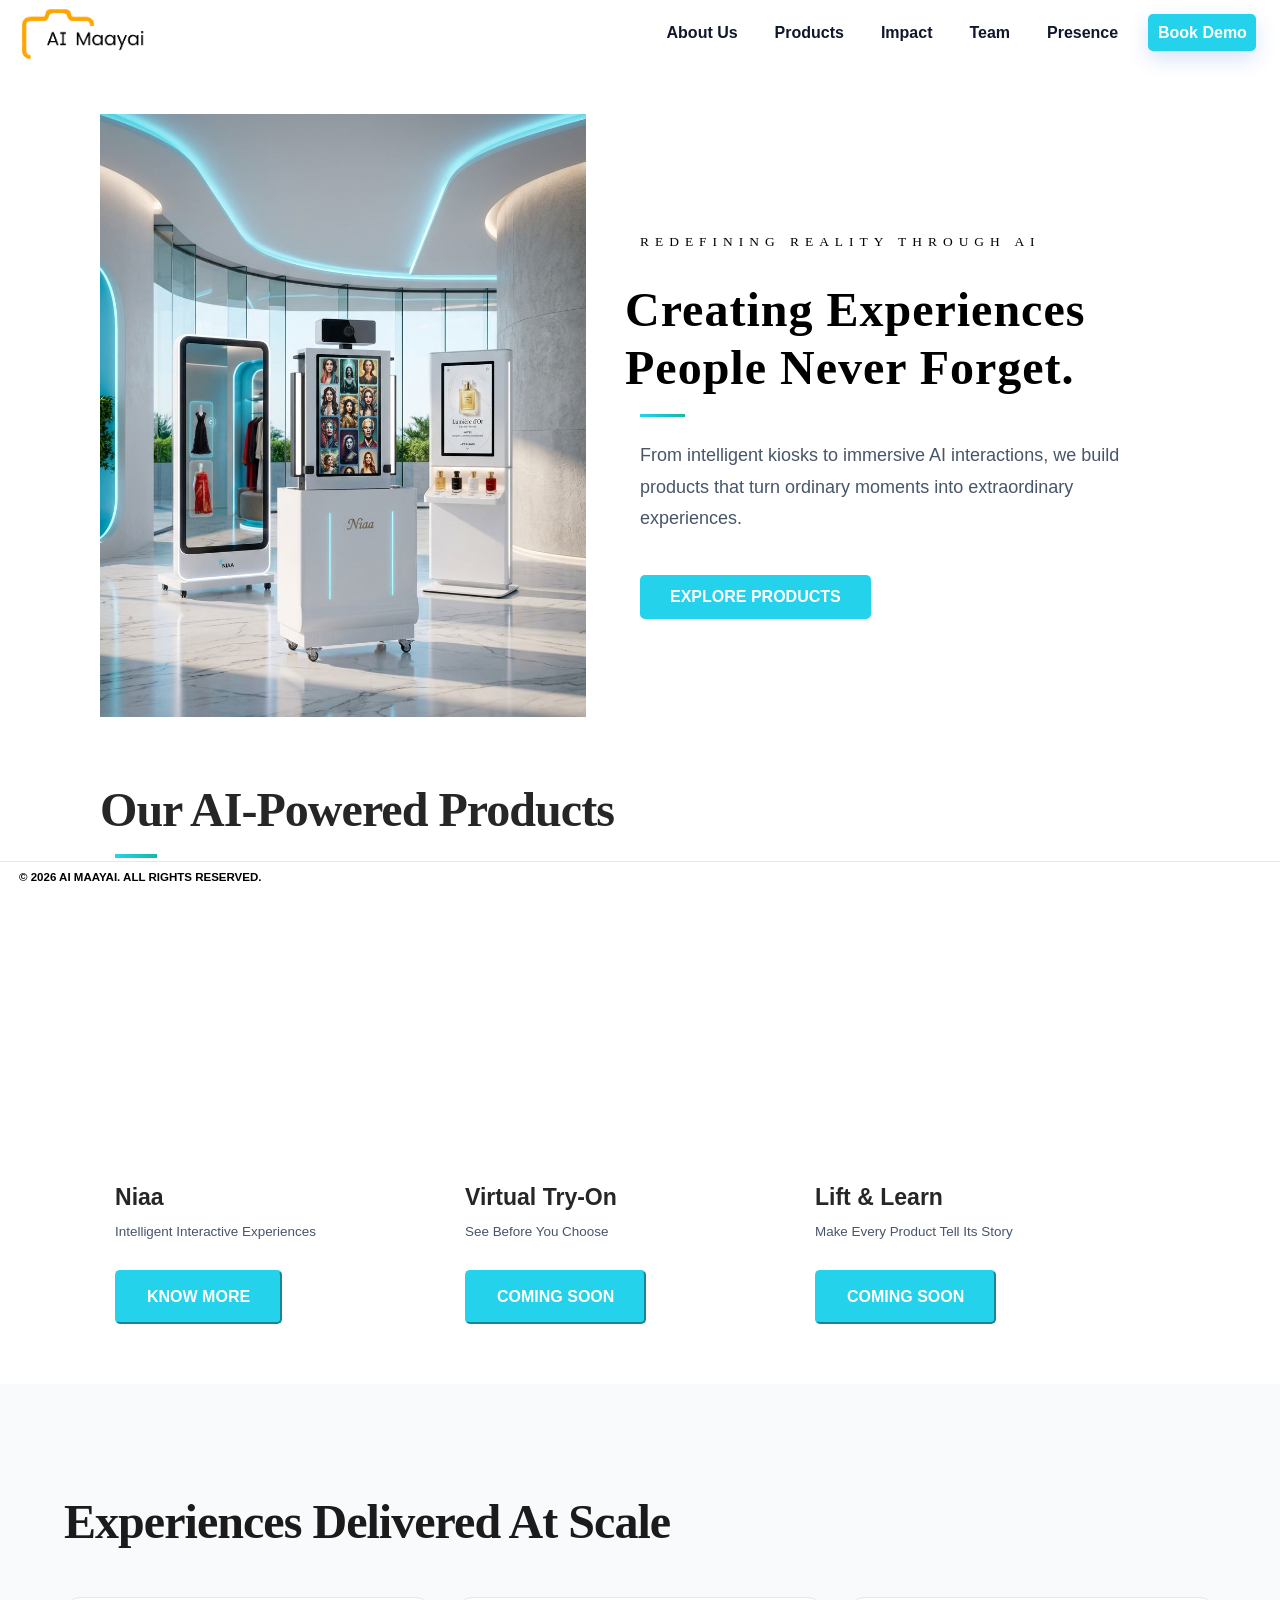
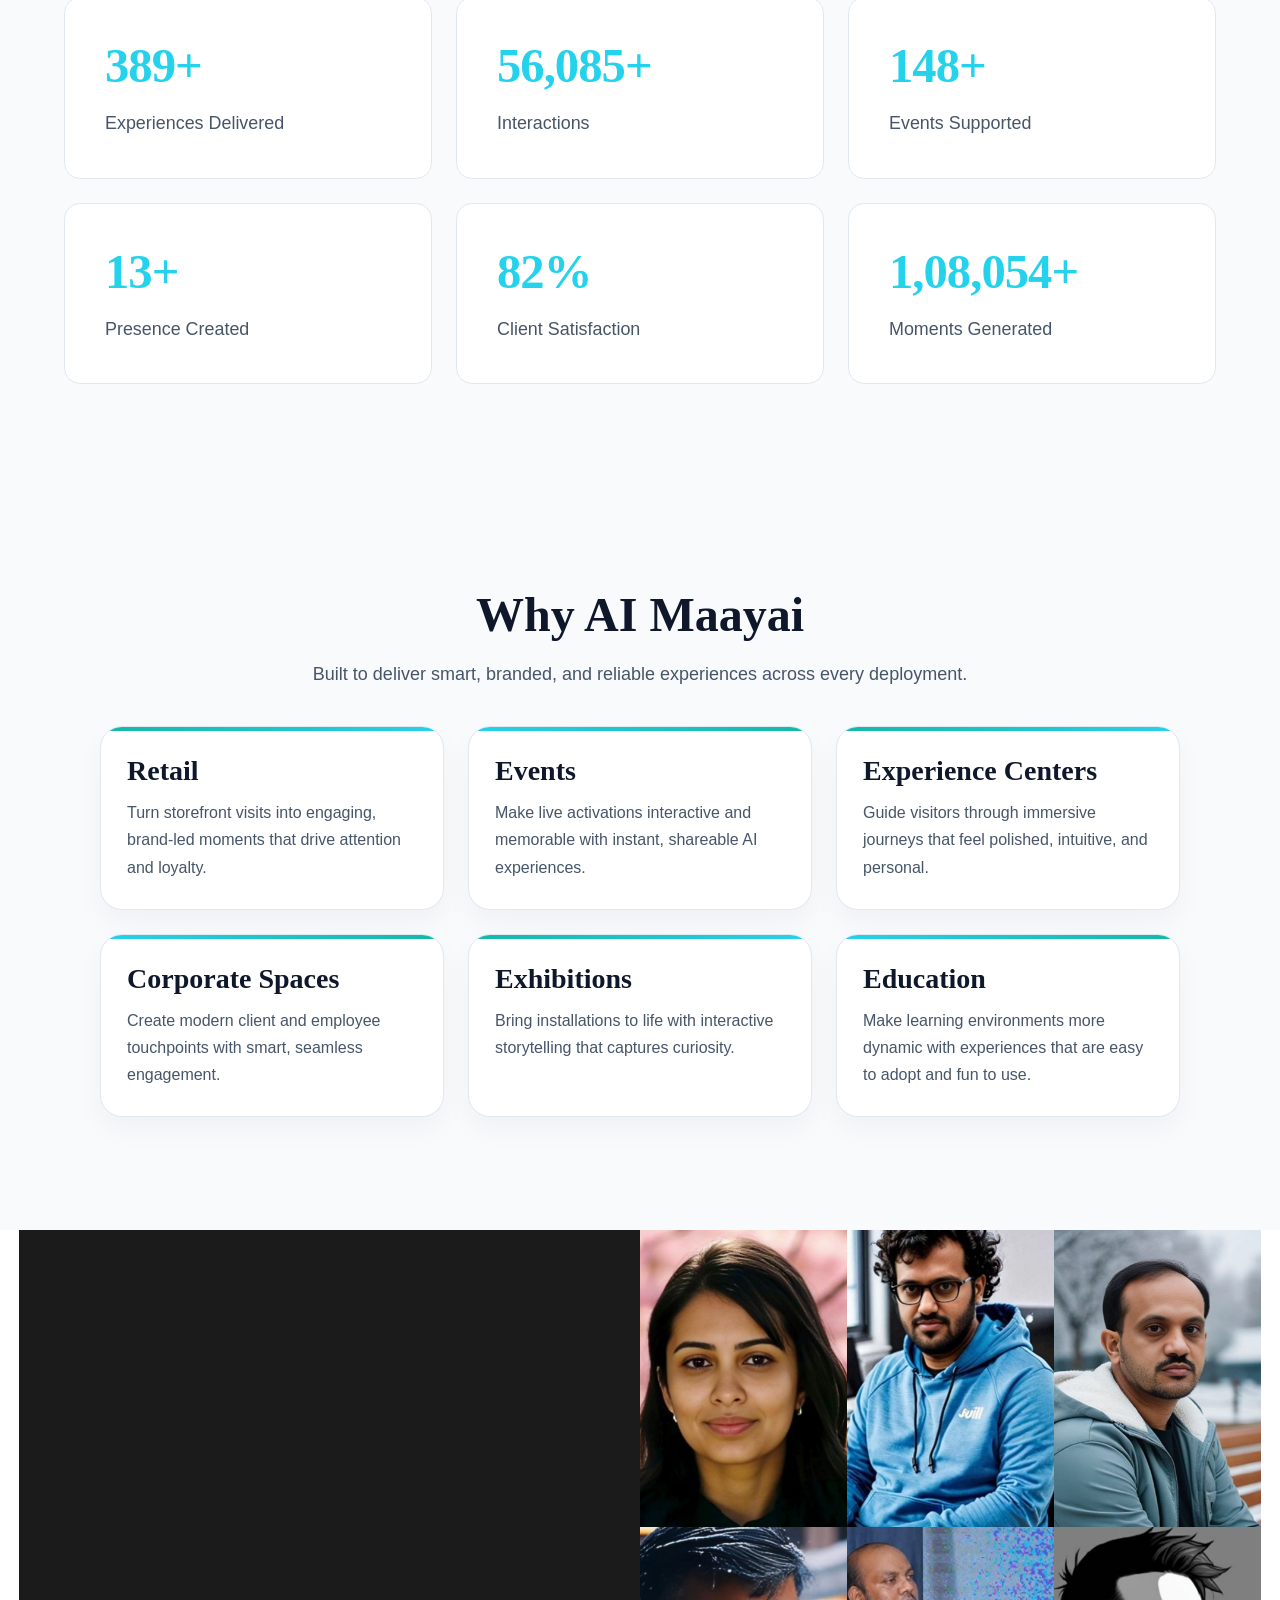
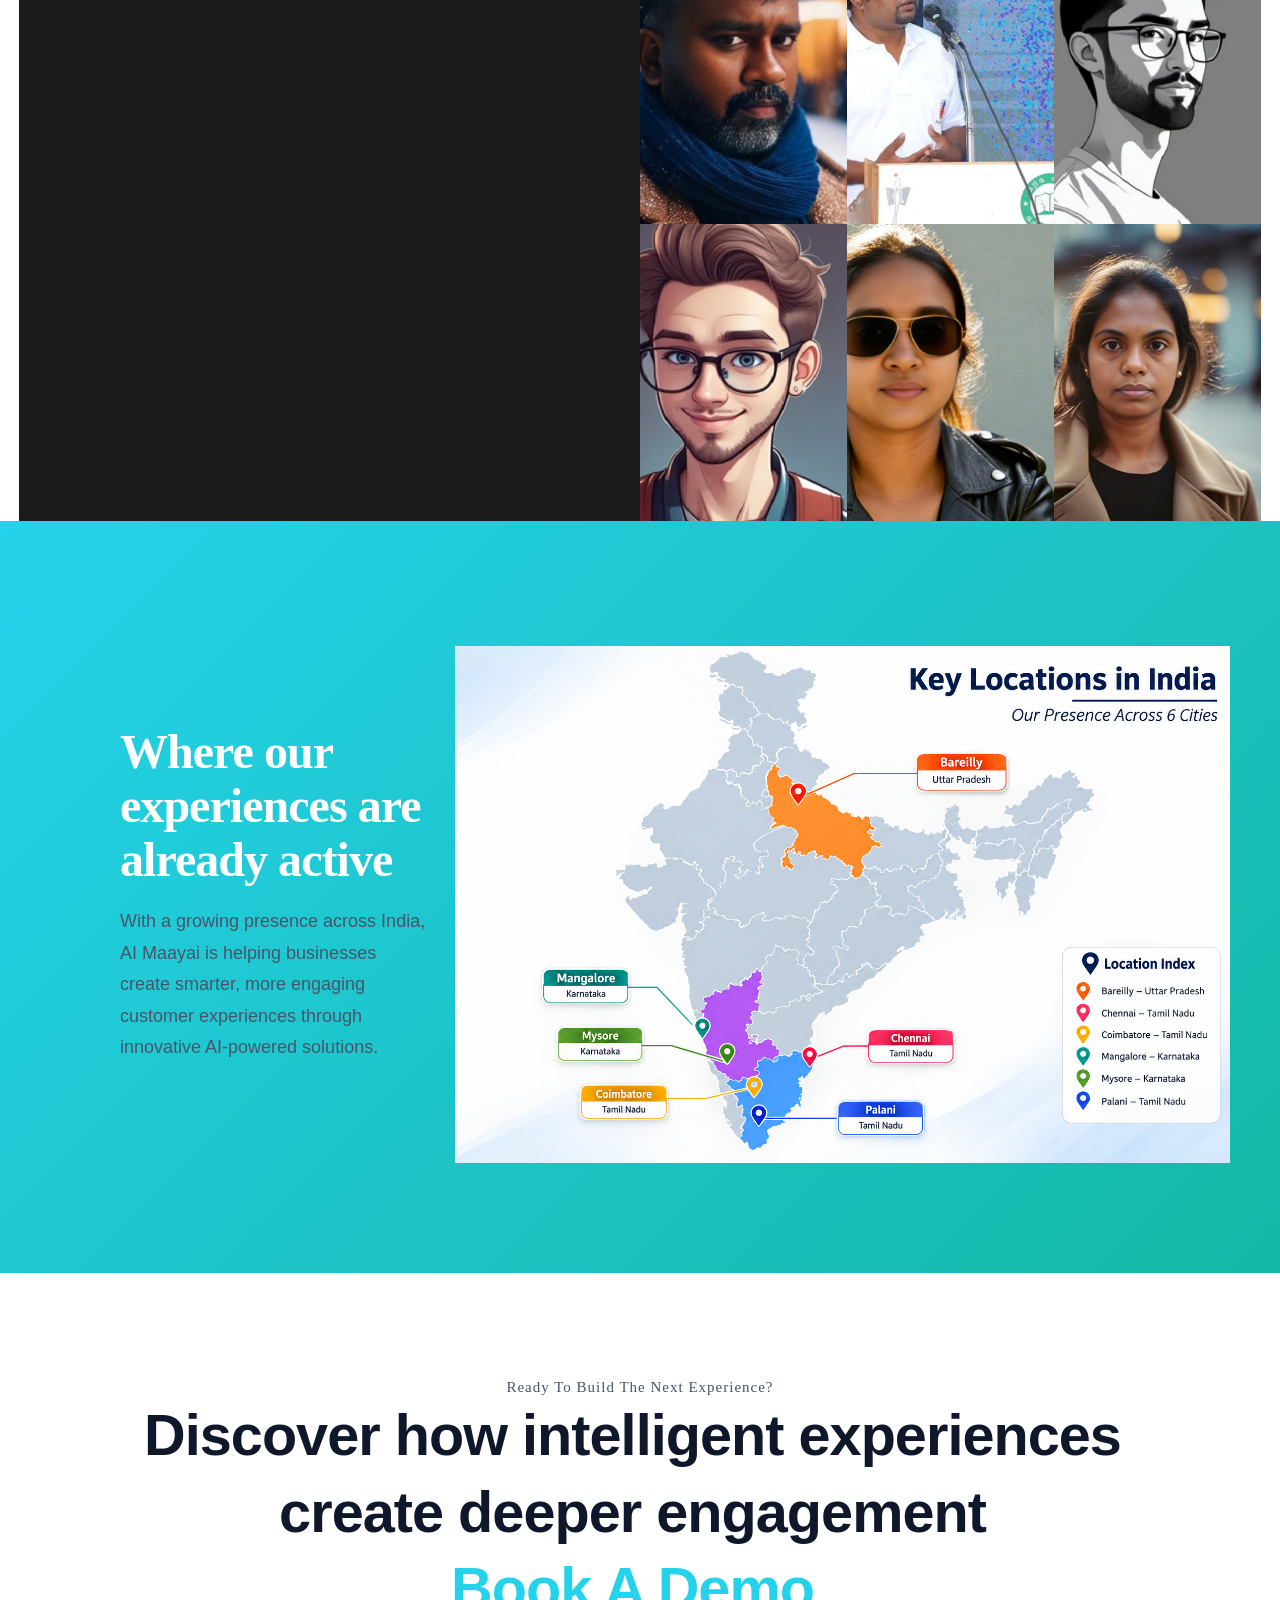
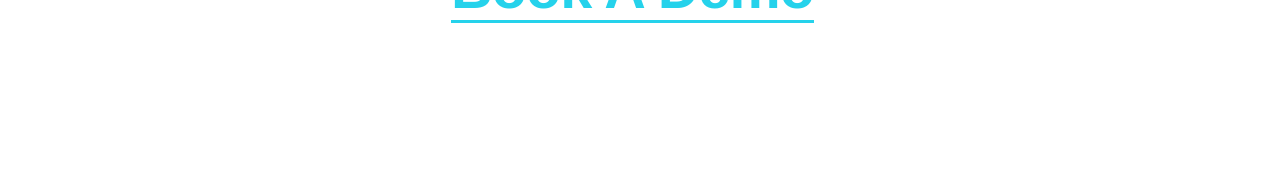
==== commit 2a929521: "Style changes" ====
--- a/index.html
+++ b/index.html
@@ -205,7 +205,7 @@
             </div>
           </div>
         </div>
-        <div class="partner-block" id="impact" style="padding:3% 7% 0% 7%">
+        <div class="partner-block" id="impact" style="margin:0% 5%">
 
           <div class="container">
 
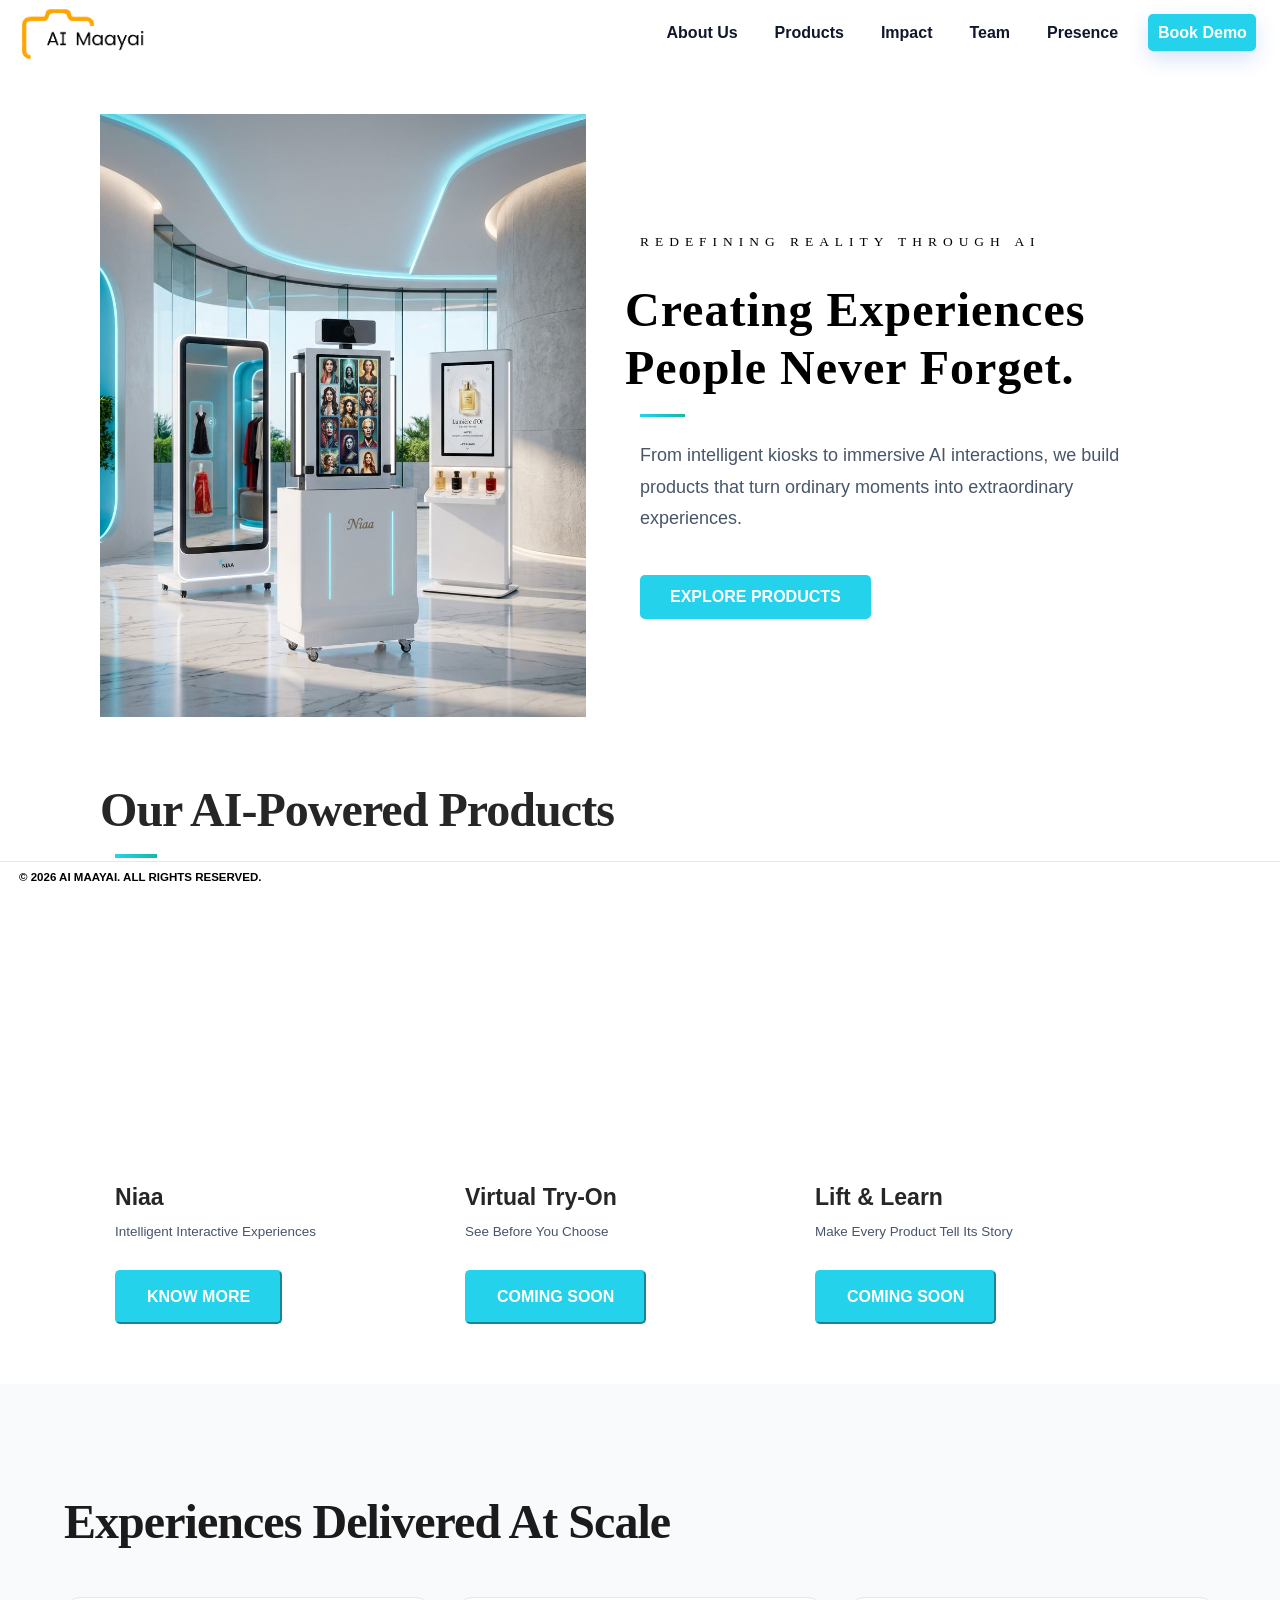
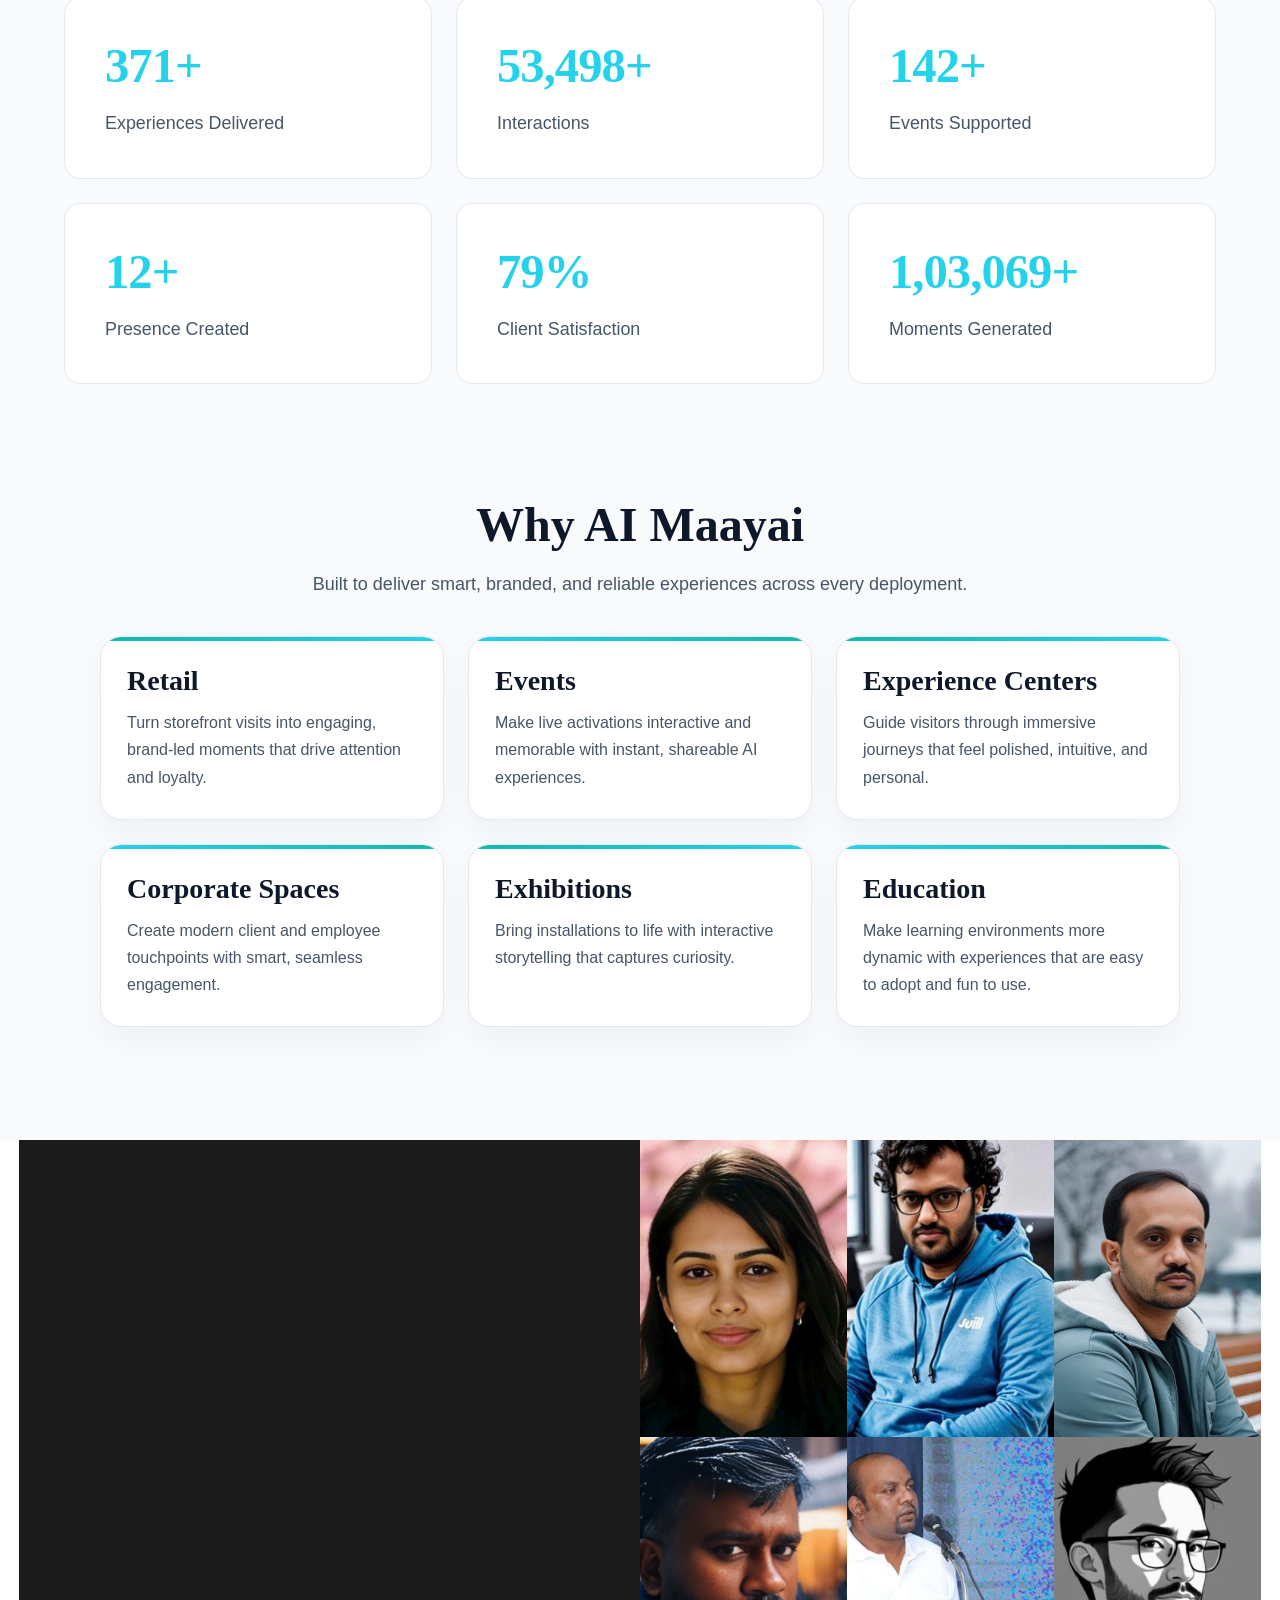
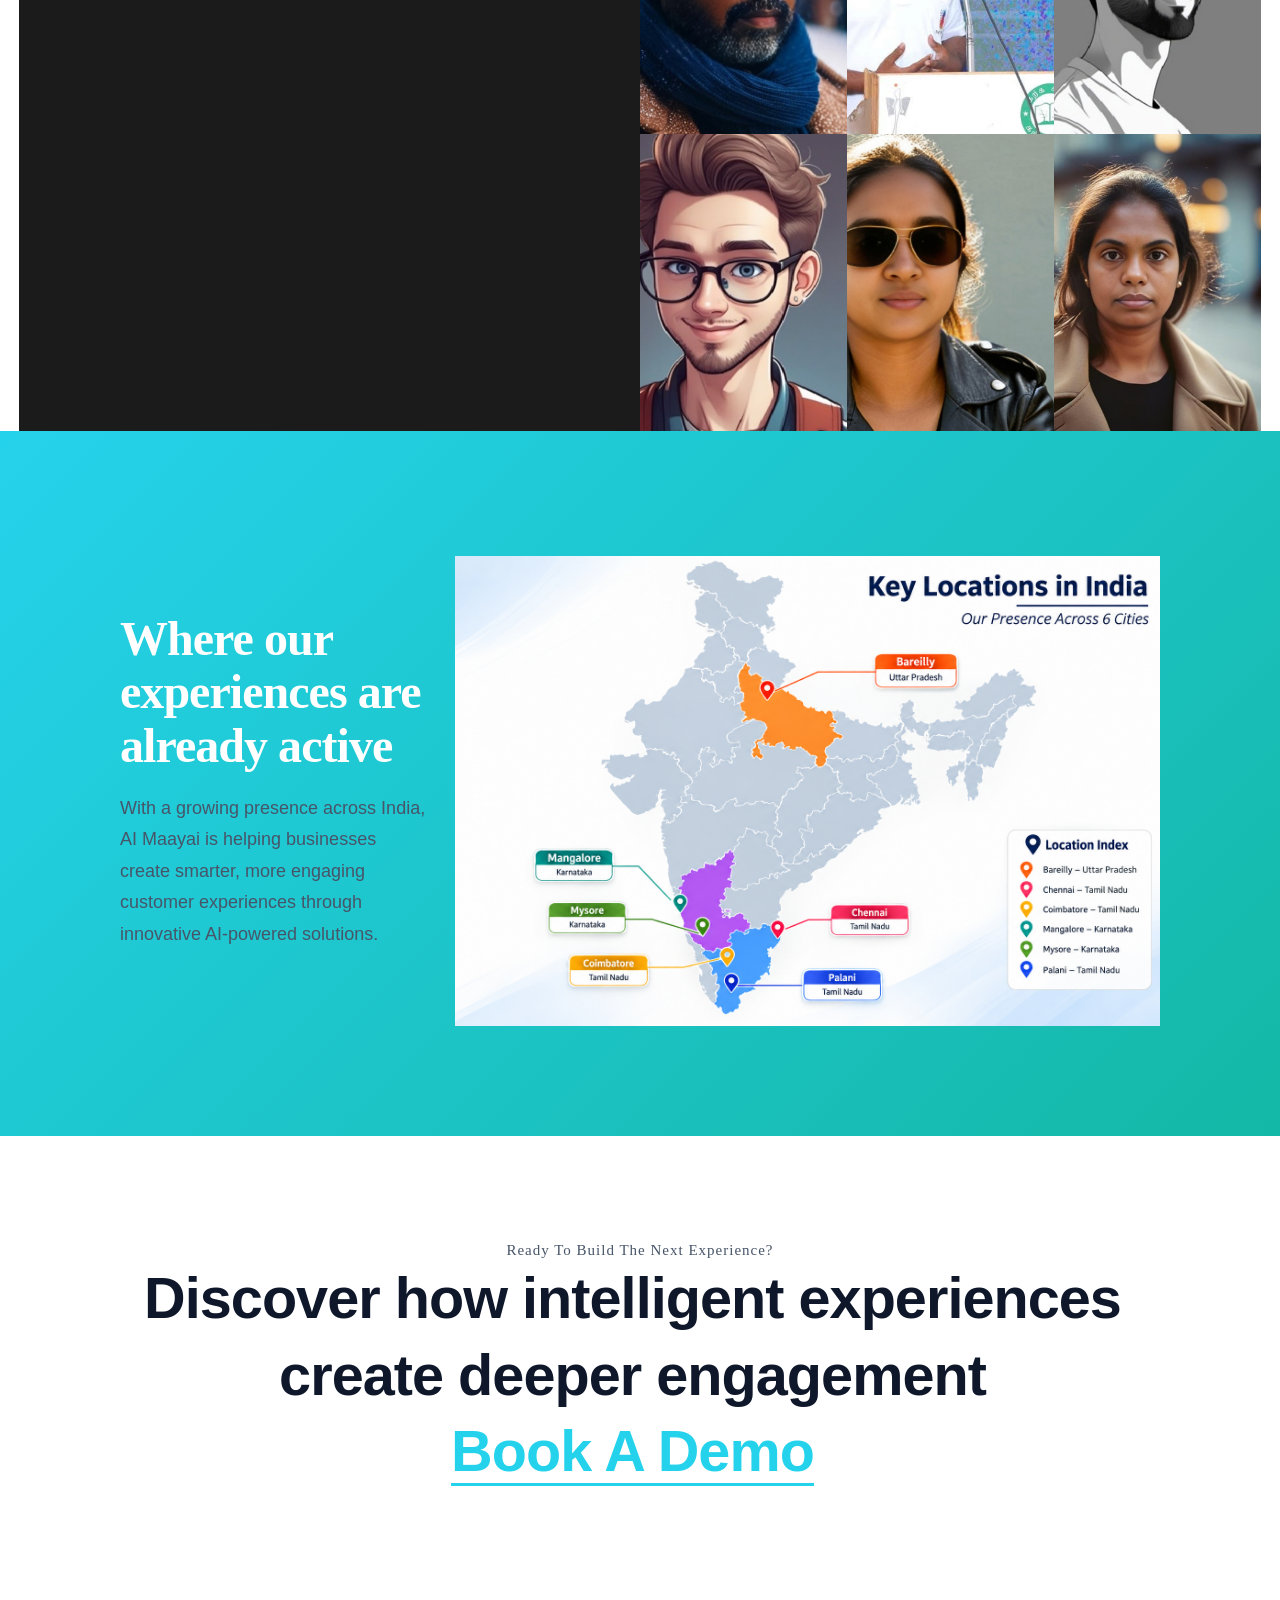
==== commit eee569fc: "content update" ====
--- a/index.html
+++ b/index.html
@@ -117,7 +117,7 @@
                         <video
                           id="niaa"
                           class="service-icon service-video"
-                          src="./video/niaa.mp4"
+                          src="./video/niaa_quick.mp4"
                           autoplay
                           muted
                           loop
@@ -148,7 +148,7 @@
                     <div
                       style="position:relative; overflow:hidden; border-radius:22px; min-height:260px;">
                       <video
-                        src="./video/virtual_try_on.mp4"
+                        src="./video/virtual_try_on_quick.mp4"
                         class="service-icon service-video"
                         autoplay
                         muted
--- a/css/style.css
+++ b/css/style.css
@@ -2876,7 +2876,7 @@
 }
 
 .contact-block-2 .title-wrap {
-  width: 25%;
+  width: 30%;
   align-self: center;
   padding-left: 120px;
 }
@@ -2884,7 +2884,7 @@
 .contact-block-2 .detail-wrap {
   width: 25%;
   align-self: center;
-  padding-top: 13px;
+  padding-top: 0px;
   padding-left: 2%;
 }
 
--- a/css/custom.css
+++ b/css/custom.css
@@ -153,7 +153,7 @@
 }
 
 .why-block {
-  padding: 100px 0;
+  padding: 10px 0 100px 0px;
   background: var(--bg-soft);
 }
 
--- a/css/locations.css
+++ b/css/locations.css
@@ -1,7 +1,3 @@
-.india-map-img {
-  max-width: 110%;
-}
-
 .location-page {
   background:
     radial-gradient(circle at top right, rgba(37, 210, 235, 0.12), transparent 28%),
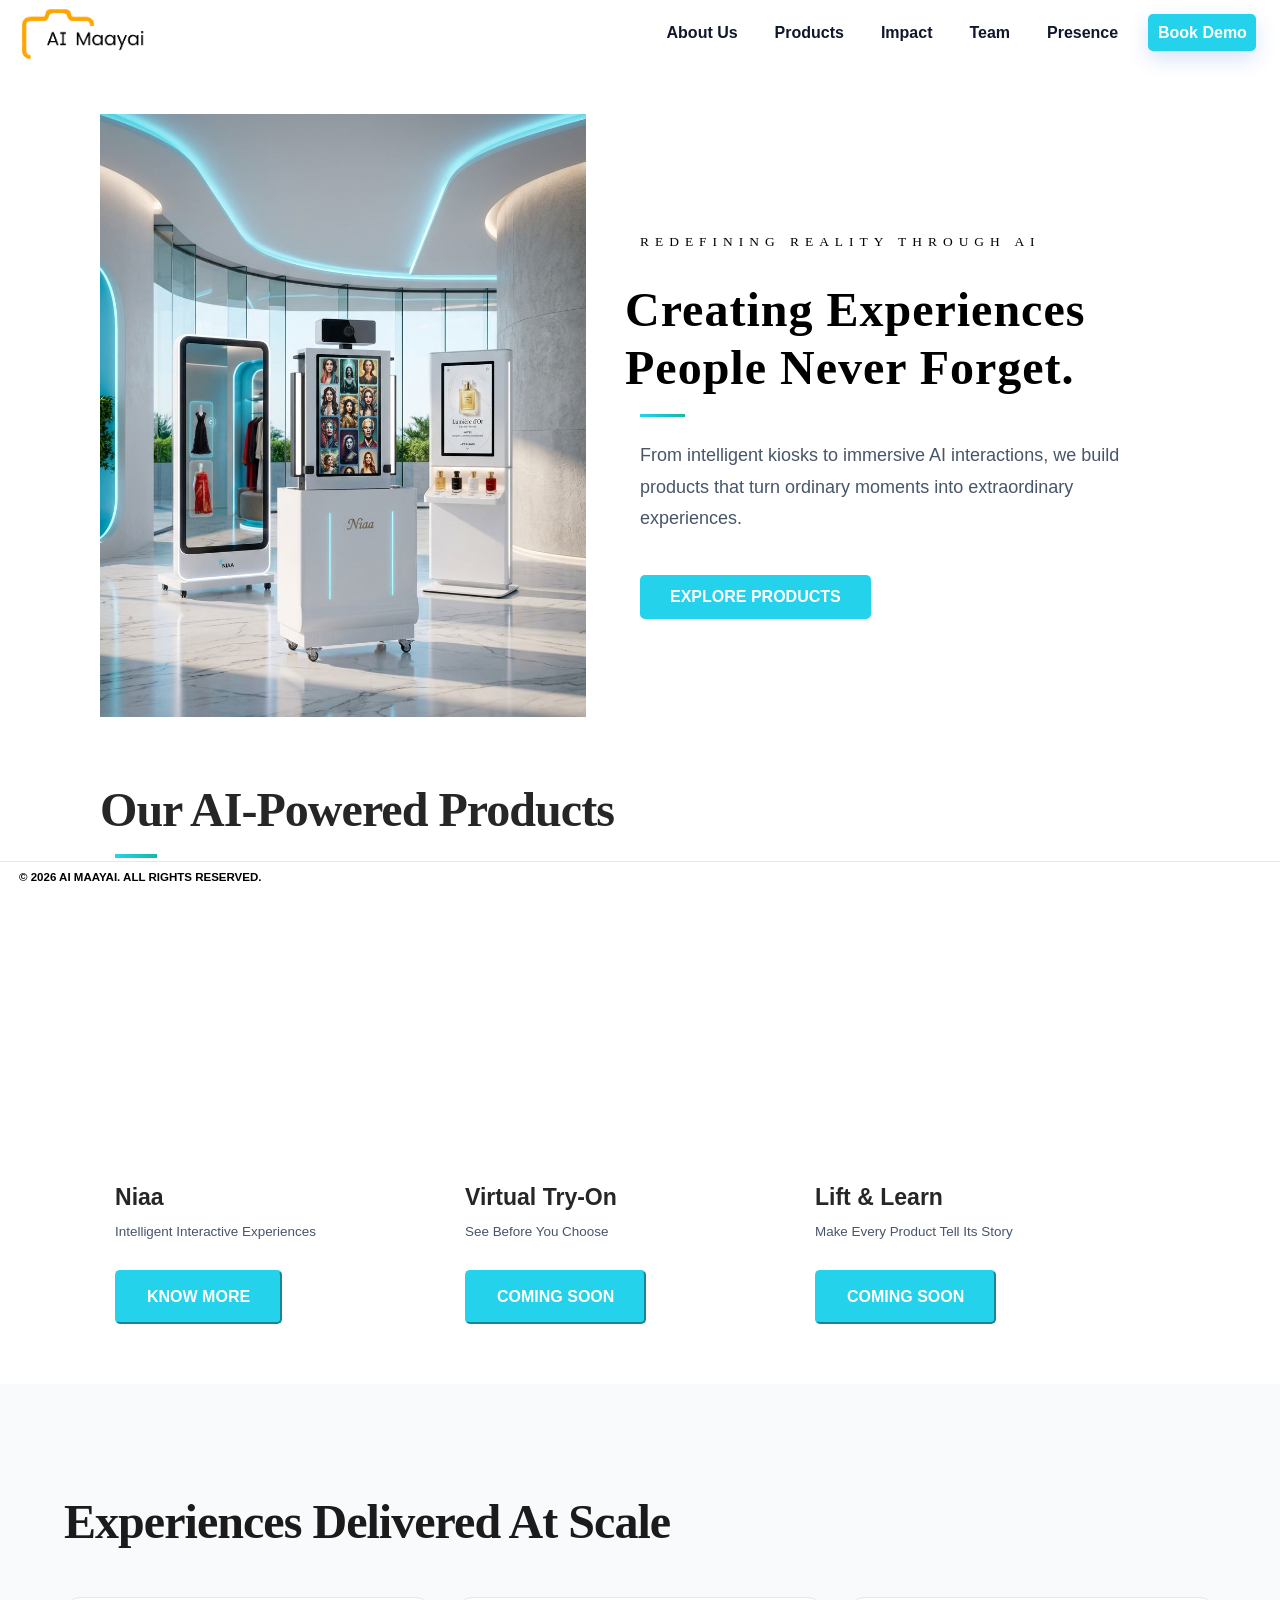
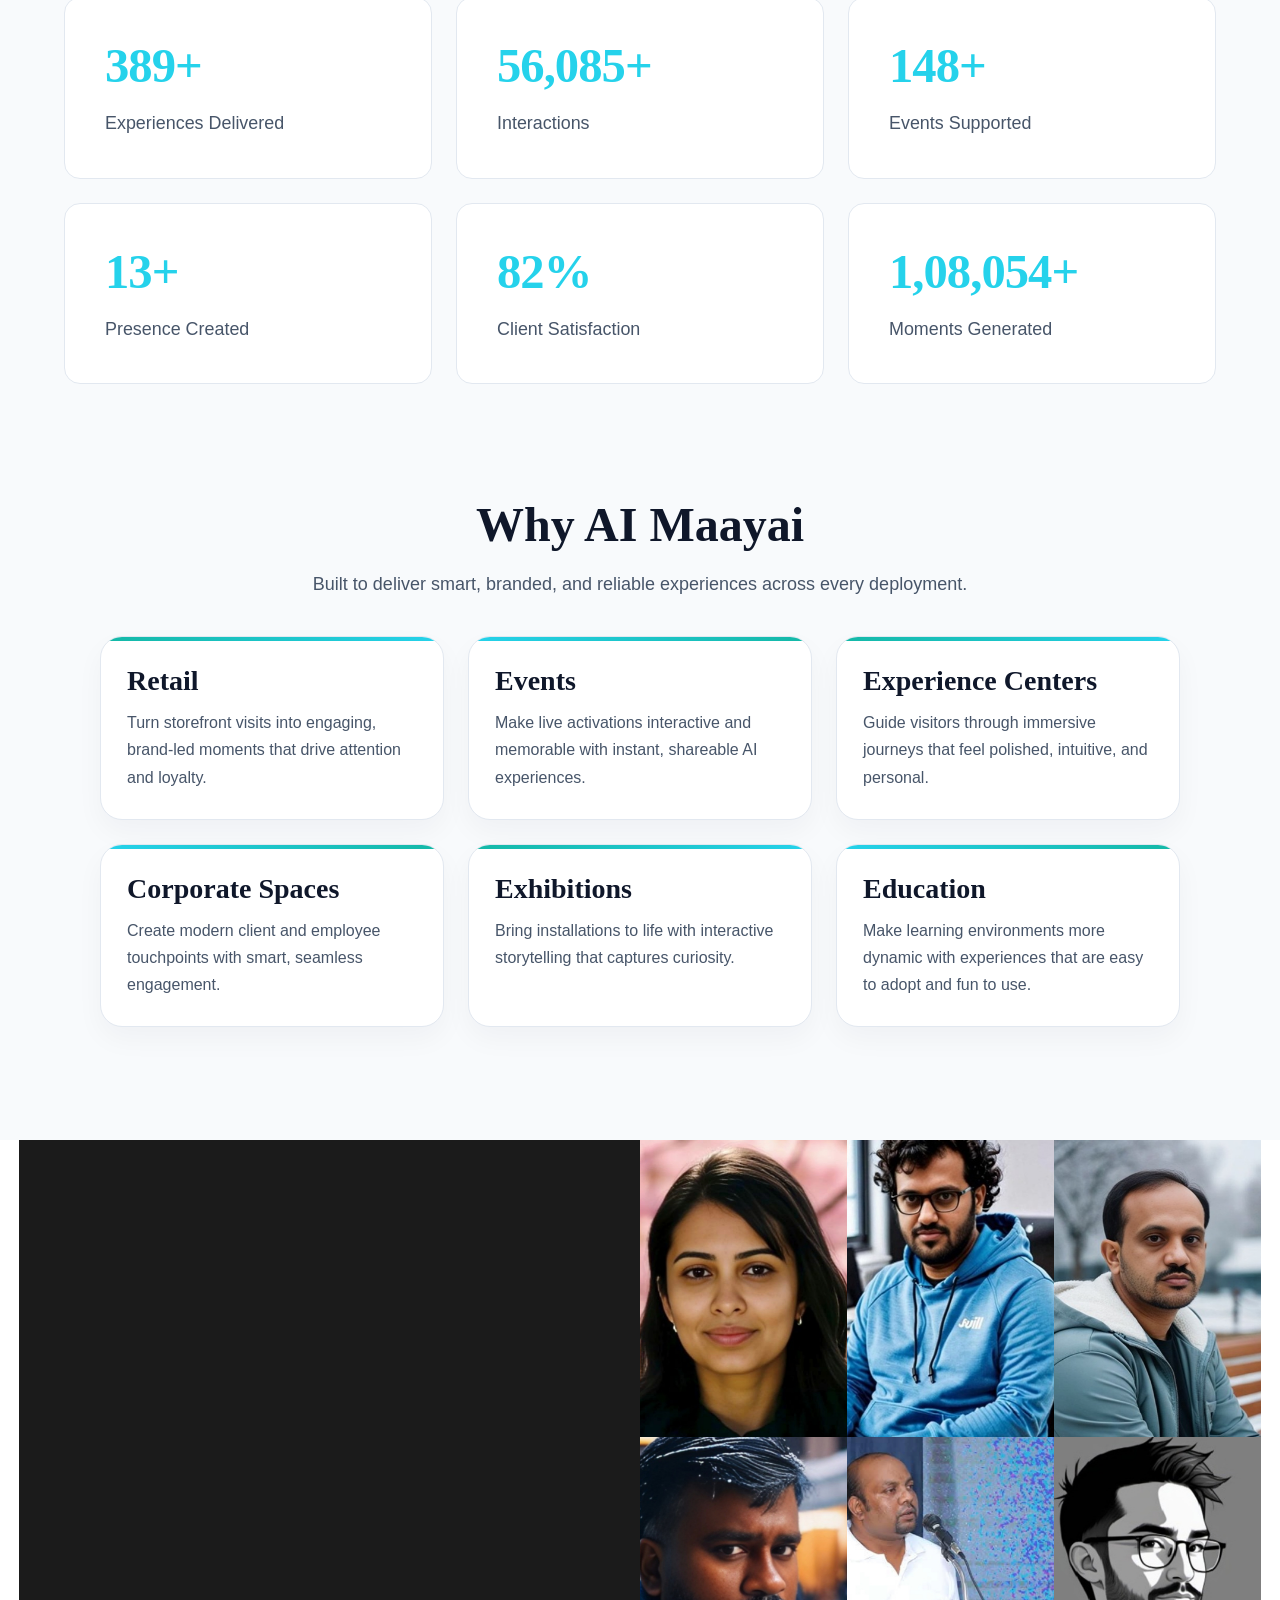
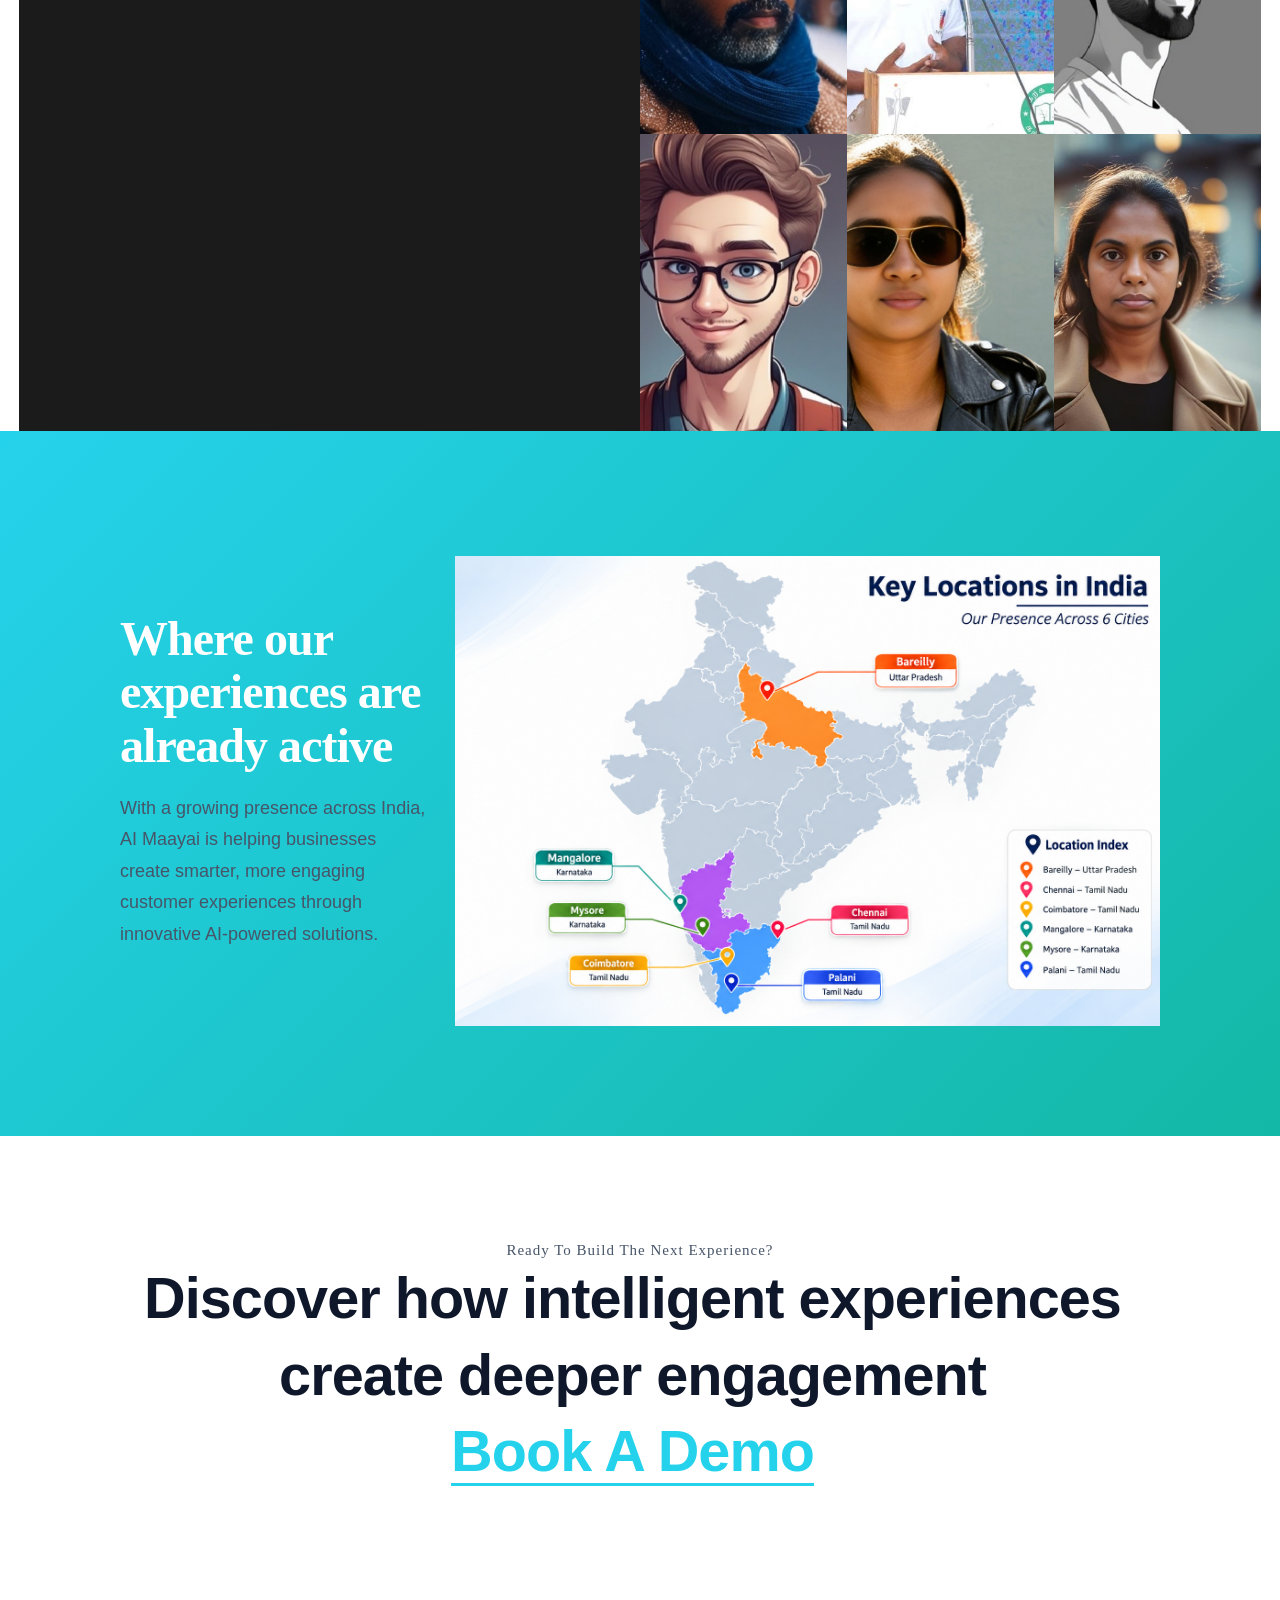
==== commit e9d4896e: "SEO changes" ====
--- a/index.html
+++ b/index.html
@@ -12,7 +12,23 @@
     <link rel="stylesheet" href="css/font.css" />
     <link rel="stylesheet" href="css/niaa.css" />
     <link rel="stylesheet" href="css/locations.css" />
-    <title>AI Maayai</title>
+    <meta
+      name="description"
+      content="AI Maayai builds AI photobooth and interactive AI kiosk experiences for events, weddings, corporate activations, exhibitions, retail, malls, and brand campaigns across India." />
+    <meta
+      name="keywords"
+      content="photobooth, photo booth, AI photobooth, AI photo booth, AI photobooth India, AI photo booth India, interactive photobooth, interactive AI kiosk, AI kiosk, AI photo booth for events, AI photobooth for events, photo booth for events, photo booth rental, AI photo booth rental, corporate photo booth, corporate event photo booth, wedding photo booth, event photo booth, AI photo booth company, photobooth company India, AI photo booth for corporate events, AI photo booth for weddings, AI photo booth for exhibitions, AI photo booth for brand activations, AI photo booth for malls, AI photo booth for retail" />
+    <meta property="og:title" content="AI Maayai | AI Photo Booth Company in India" />
+    <meta
+      property="og:description"
+      content="AI photobooth and interactive AI kiosk experiences for events, weddings, corporate activations, exhibitions, retail, malls, and brand campaigns across India." />
+    <meta property="og:type" content="website" />
+    <meta name="twitter:card" content="summary_large_image" />
+    <meta name="twitter:title" content="AI Maayai | AI Photo Booth Company in India" />
+    <meta
+      name="twitter:description"
+      content="AI photobooth and interactive AI kiosk experiences for events, weddings, corporate activations, exhibitions, retail, malls, and brand campaigns across India." />
+    <title>AI Maayai | AI Photo Booth Company in India</title>
   </head>
 
   <body>
@@ -560,6 +576,15 @@
     <script src="js/imagesloaded.pkgd.min.js"></script>
     <script src="js/isotope.js"></script>
     <script src="js/main.js"></script>
+    <script type="application/ld+json">
+      {
+        "@context": "https://schema.org",
+        "@type": "Organization",
+        "name": "AI Maayai",
+        "description": "AI photobooth and interactive AI kiosk experiences for events, weddings, corporate activations, exhibitions, retail, malls, and brand campaigns across India.",
+        "areaServed": ["India", "Tamil Nadu", "Chennai", "Bangalore"]
+      }
+    </script>
     <script>
       (function () {
         var counters = document.querySelectorAll(".impact-counter");
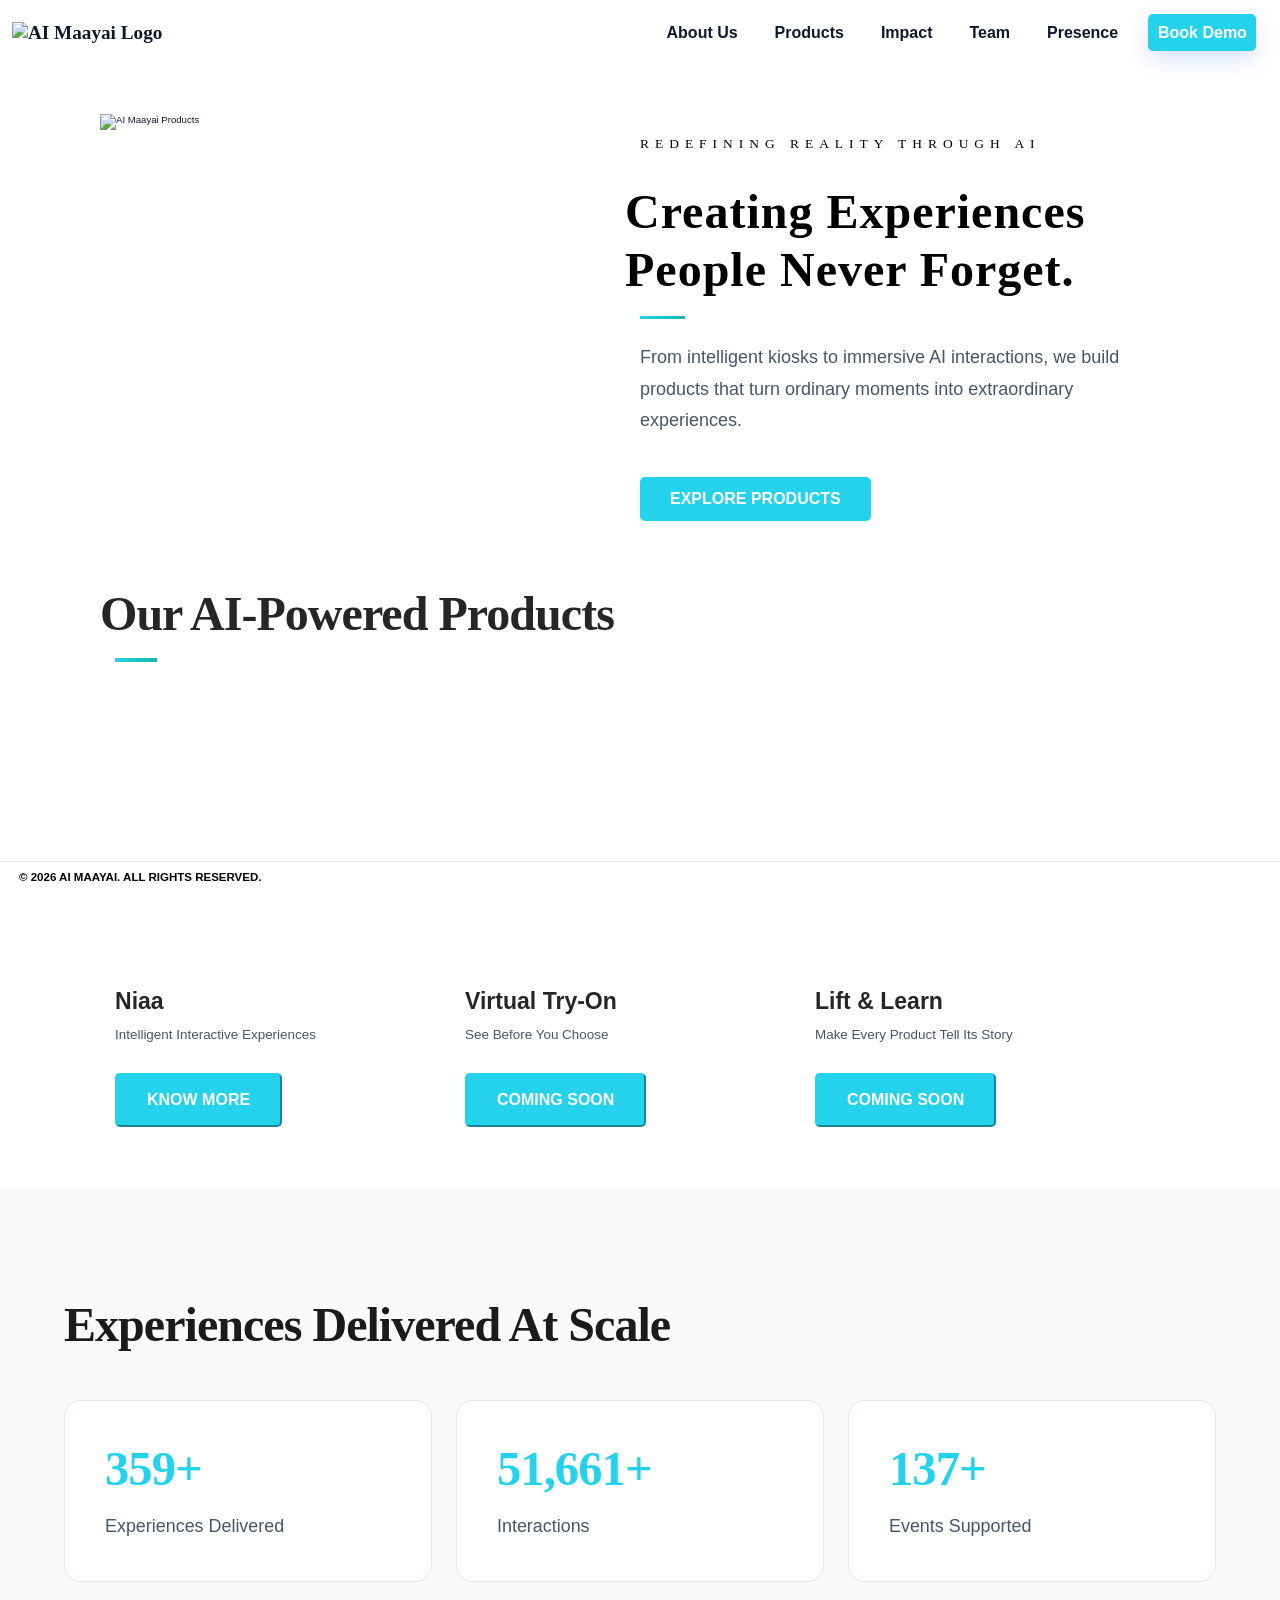
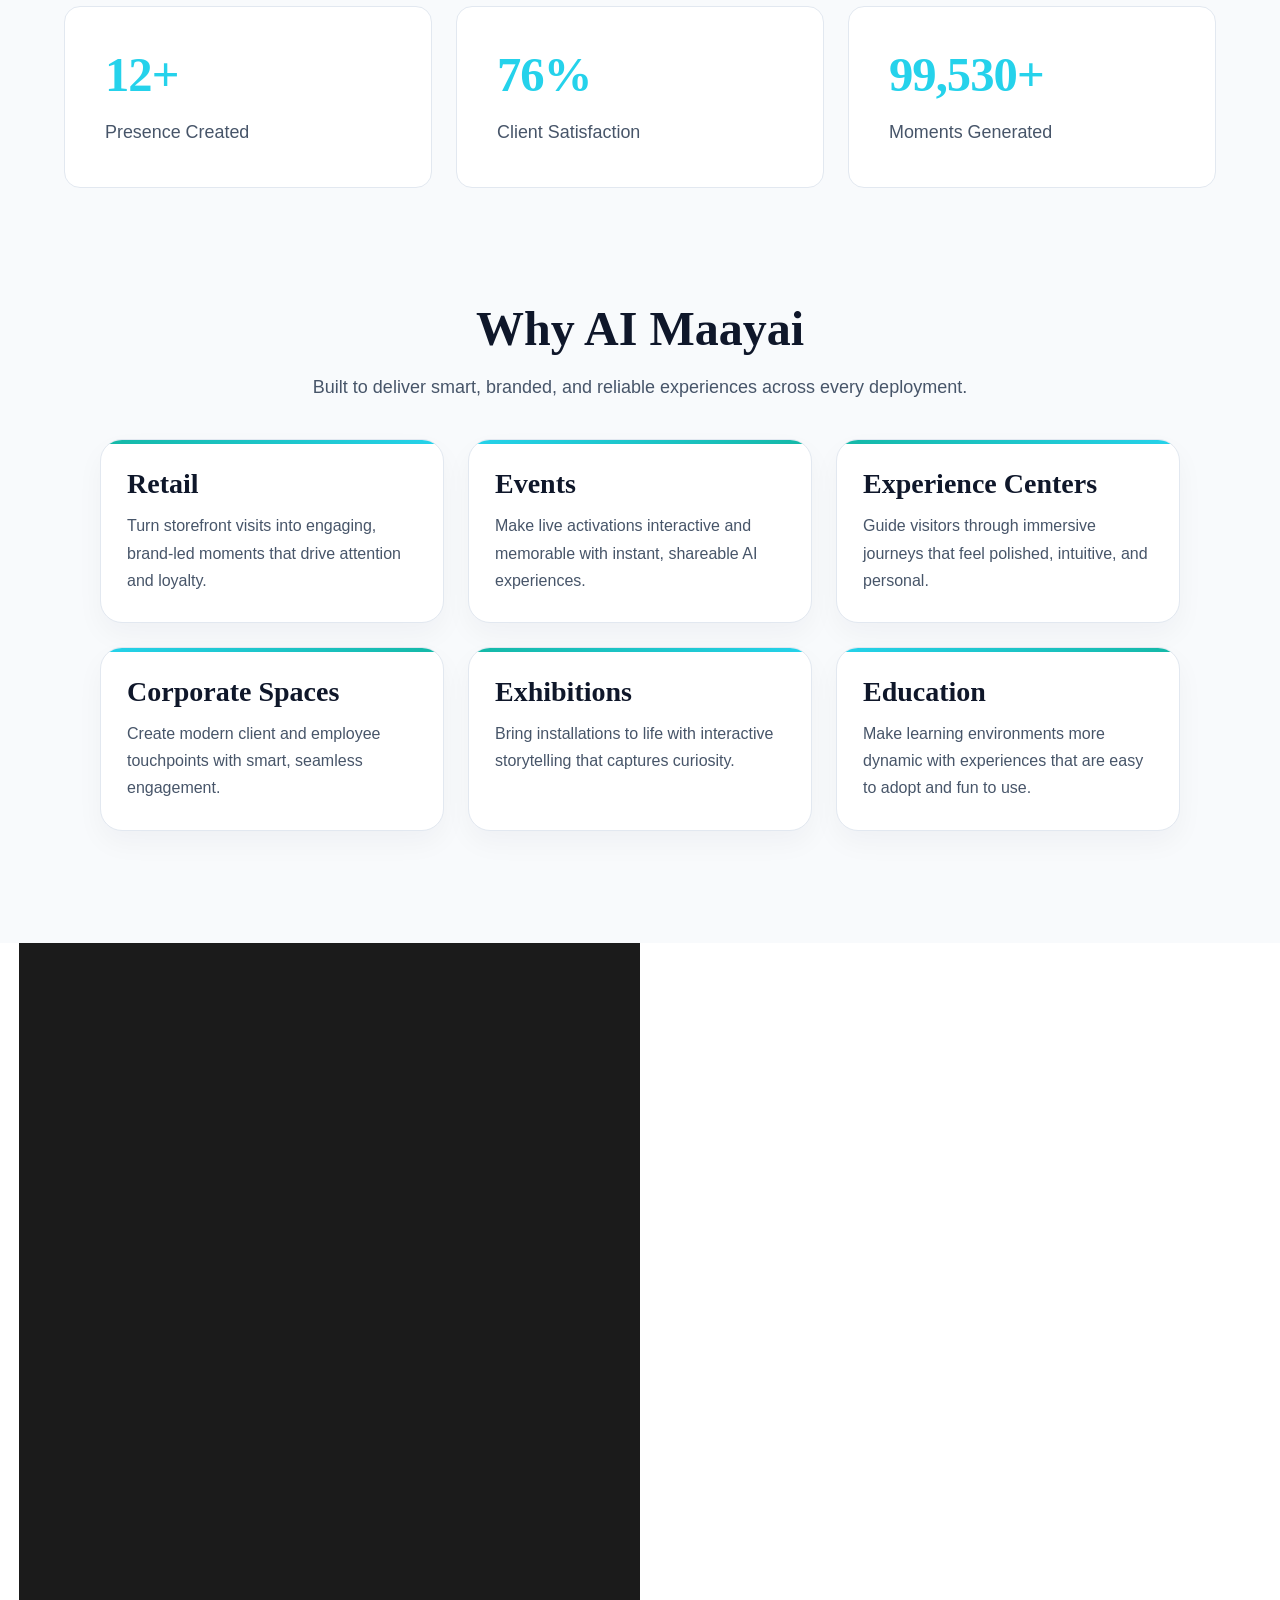
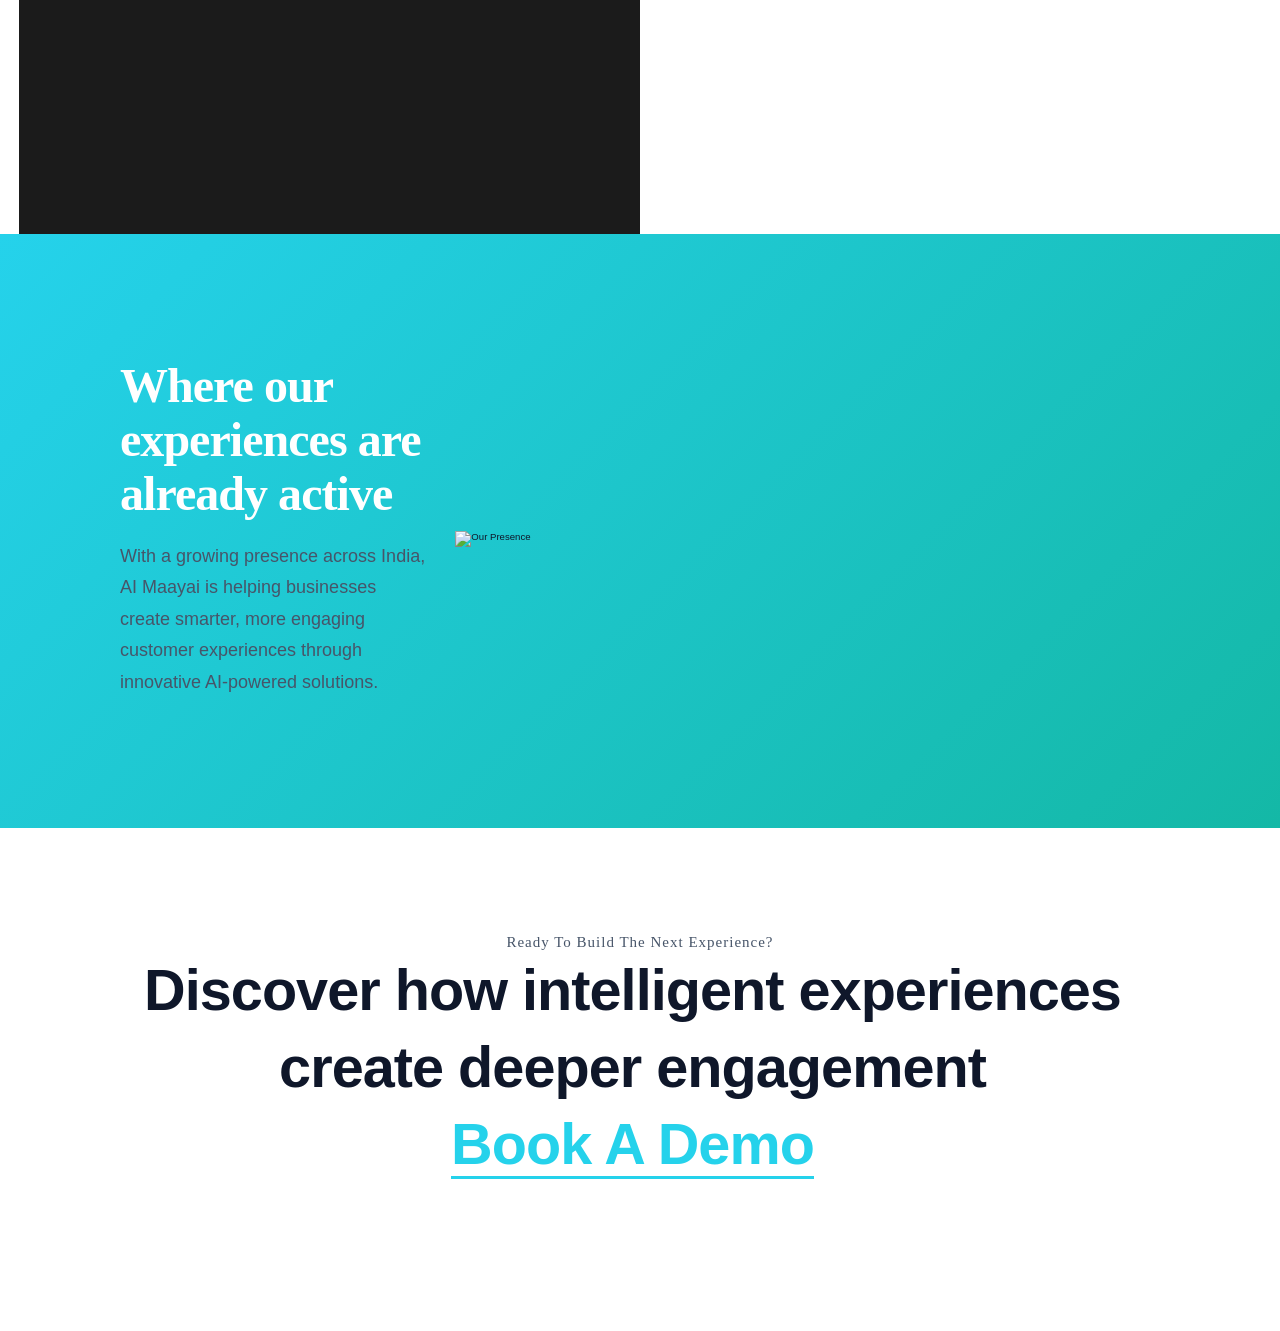
==== commit 02477720: "Updated remote urls path" ====
--- a/index.html
+++ b/index.html
@@ -4,6 +4,7 @@
     <meta http-equiv="Content-Type" content="text/html; charset=UTF-8" />
     <meta http-equiv="X-UA-Compatible" content="IE=edge" />
     <meta name="viewport" content="width=device-width, initial-scale=1.0" />
+    <script src="js/media-config.js"></script>
 
     <link rel="stylesheet" href="css/style.css" />
     <link rel="stylesheet" href="css/custom.css" />
@@ -39,7 +40,7 @@
             <div class="logo">
               <h2 class="logo-title">
                 <img
-                  src="img/logo_ai_maayai.png"
+                  data-media-src="img/logo_ai_maayai.png"
                   alt="AI Maayai Logo"
                   class="logo-img" />
               </h2>
@@ -79,7 +80,7 @@
                 class="column column-2 intro-image-wrap"
                 data-aos="fade-right">
                 <img
-                  src="./img/home.jpeg"
+                  data-media-src="img/home.jpeg"
                   alt="AI Maayai Products"
                   class="intro-img" />
               </div>
@@ -133,7 +134,7 @@
                         <video
                           id="niaa"
                           class="service-icon service-video"
-                          src="./video/niaa_quick.mp4"
+                          data-media-src="video/niaa_quick.mp4"
                           autoplay
                           muted
                           loop
@@ -164,7 +165,7 @@
                     <div
                       style="position:relative; overflow:hidden; border-radius:22px; min-height:260px;">
                       <video
-                        src="./video/virtual_try_on_quick.mp4"
+                        data-media-src="video/virtual_try_on_quick.mp4"
                         class="service-icon service-video"
                         autoplay
                         muted
@@ -195,7 +196,7 @@
                     <div
                       style="position:relative; overflow:hidden; border-radius:22px; min-height:260px;">
                       <video
-                        src="./video/lift_and_learn.mp4"
+                        data-media-src="video/lift_and_learn.mp4"
                         class="service-icon service-video"
                         autoplay
                         muted
@@ -366,8 +367,8 @@
                 <div class="team-img-wrap">
                   <div
                     class="team-img"
-                    style="
-                      background: url(&#39;./img/team/akshaya.jpg&#39;);
+                    data-media-background="img/team/akshaya.jpg"
+                    style="
                       background-size: cover;
                       background-position: 50%;
                     "></div>
@@ -383,8 +384,8 @@
                 <div class="team-img-wrap">
                   <div
                     class="team-img"
-                    style="
-                      background: url(&#39;./img/team/gowtham.jpeg&#39;);
+                    data-media-background="img/team/gowtham.jpeg"
+                    style="
                       background-size: cover;
                       background-position: 50%;
                     "></div>
@@ -400,8 +401,8 @@
                 <div class="team-img-wrap">
                   <div
                     class="team-img"
-                    style="
-                      background: url(&#39;./img/team/prabu.jpeg&#39;);
+                    data-media-background="img/team/prabu.jpeg"
+                    style="
                       background-size: cover;
                       background-position: 50%;
                     "></div>
@@ -417,8 +418,8 @@
                 <div class="team-img-wrap">
                   <div
                     class="team-img"
-                    style="
-                      background: url(&#39;./img/team/arul.jpg&#39;);
+                    data-media-background="img/team/arul.jpg"
+                    style="
                       background-size: cover;
                       background-position: 50%;
                     "></div>
@@ -434,8 +435,8 @@
                 <div class="team-img-wrap">
                   <div
                     class="team-img"
-                    style="
-                      background: url(&#39;./img/team/nirmal.jpg&#39;);
+                    data-media-background="img/team/nirmal.jpg"
+                    style="
                       background-size: cover;
                       background-position: 50%;
                     "></div>
@@ -451,8 +452,8 @@
                 <div class="team-img-wrap">
                   <div
                     class="team-img"
-                    style="
-                      background: url(&#39;./img/team/ashok.jpg&#39;);
+                    data-media-background="img/team/ashok.jpg"
+                    style="
                       background-size: cover;
                       background-position: center center;
                     "></div>
@@ -468,8 +469,8 @@
                 <div class="team-img-wrap">
                   <div
                     class="team-img"
-                    style="
-                      background: url(&#39;./img/team/dharani.jpg&#39;);
+                    data-media-background="img/team/dharani.jpg"
+                    style="
                       background-size: cover;
                       background-position: 50%;
                     "></div>
@@ -485,8 +486,8 @@
                 <div class="team-img-wrap">
                   <div
                     class="team-img"
-                    style="
-                      background: url(&#39;./img/team/poorni.jpg&#39;);
+                    data-media-background="img/team/poorni.jpg"
+                    style="
                       background-size: cover;
                       background-position: 50%;
                     "></div>
@@ -502,8 +503,8 @@
                 <div class="team-img-wrap">
                   <div
                     class="team-img"
-                    style="
-                      background: url(&#39;./img/team/priya.jpeg&#39;);
+                    data-media-background="img/team/priya.jpeg"
+                    style="
                       background-size: cover;
                       background-position: 50%;
                     "></div>
@@ -535,7 +536,7 @@
                   </div>
                   <div>
                     <img
-                      src="./img/map.png"
+                      data-media-src="img/map.png"
                       alt="Our Presence"
                       class="india-map-img" />
                   </div>
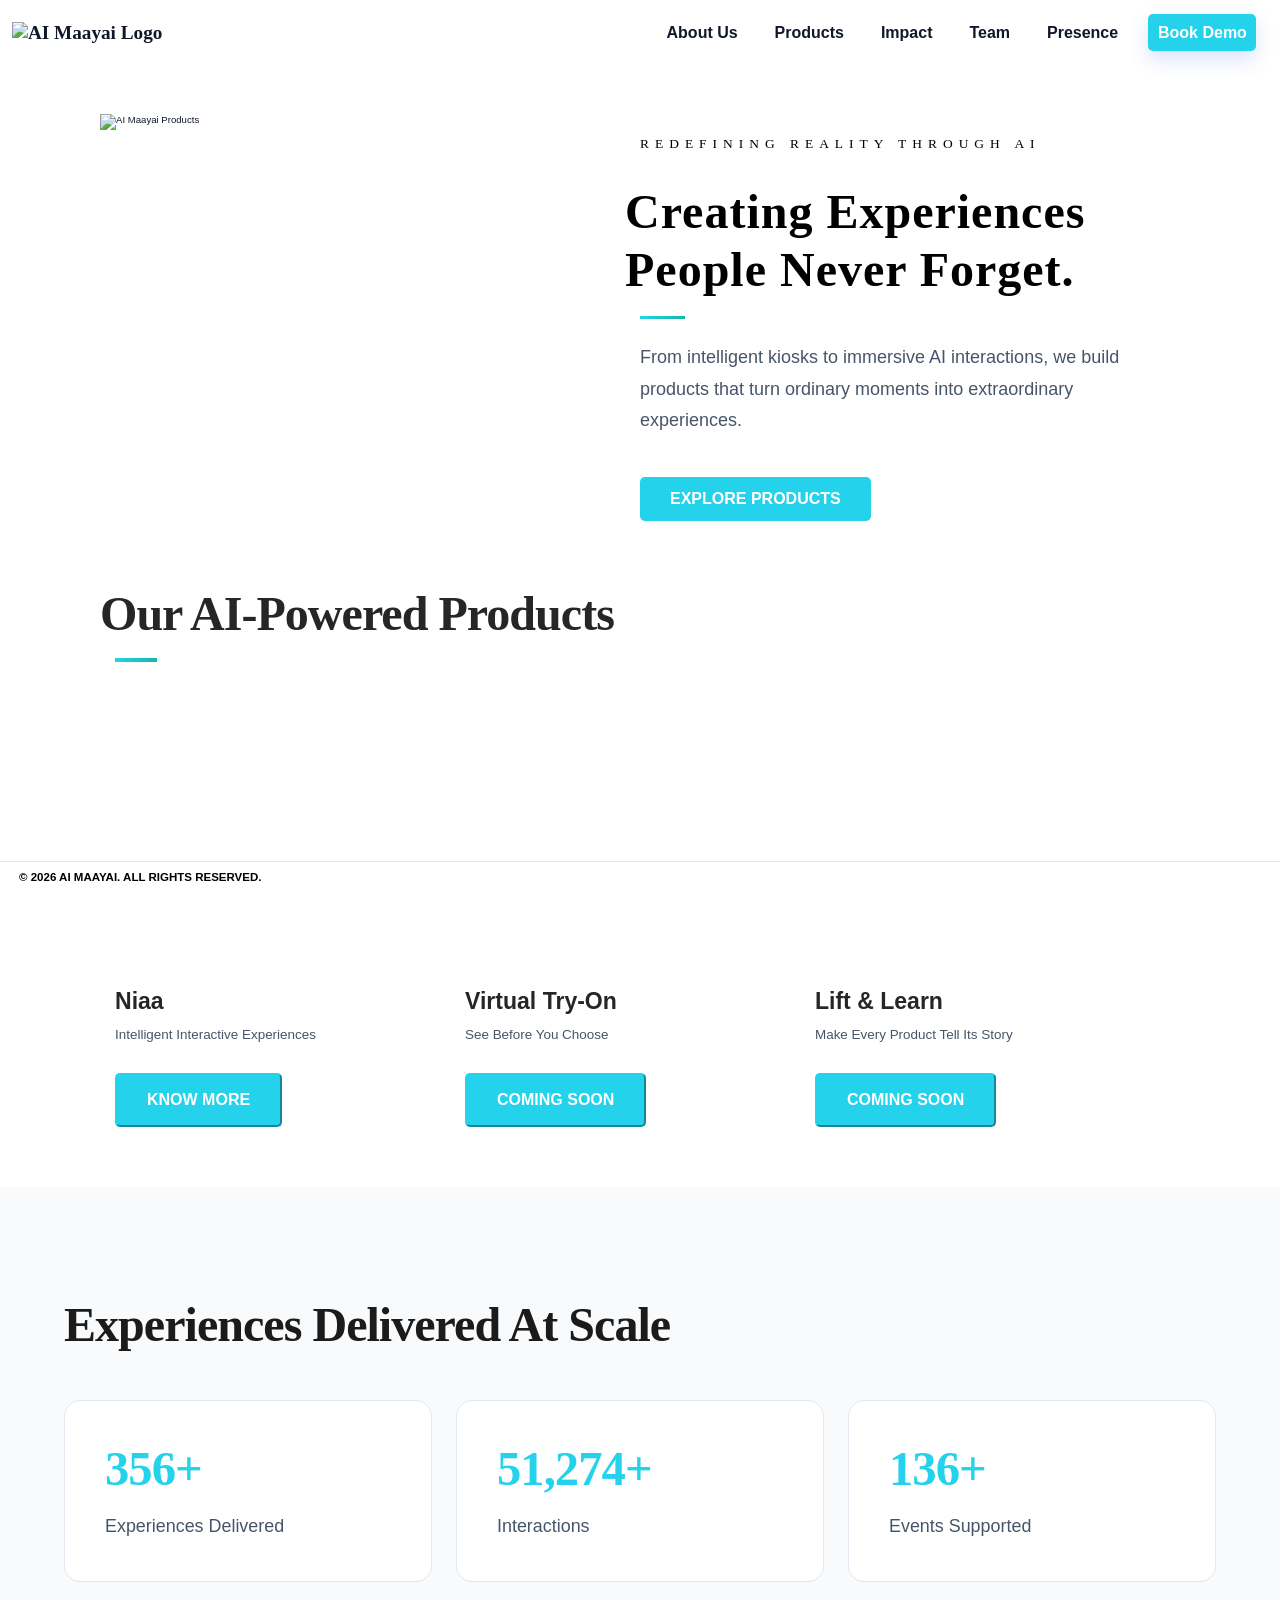
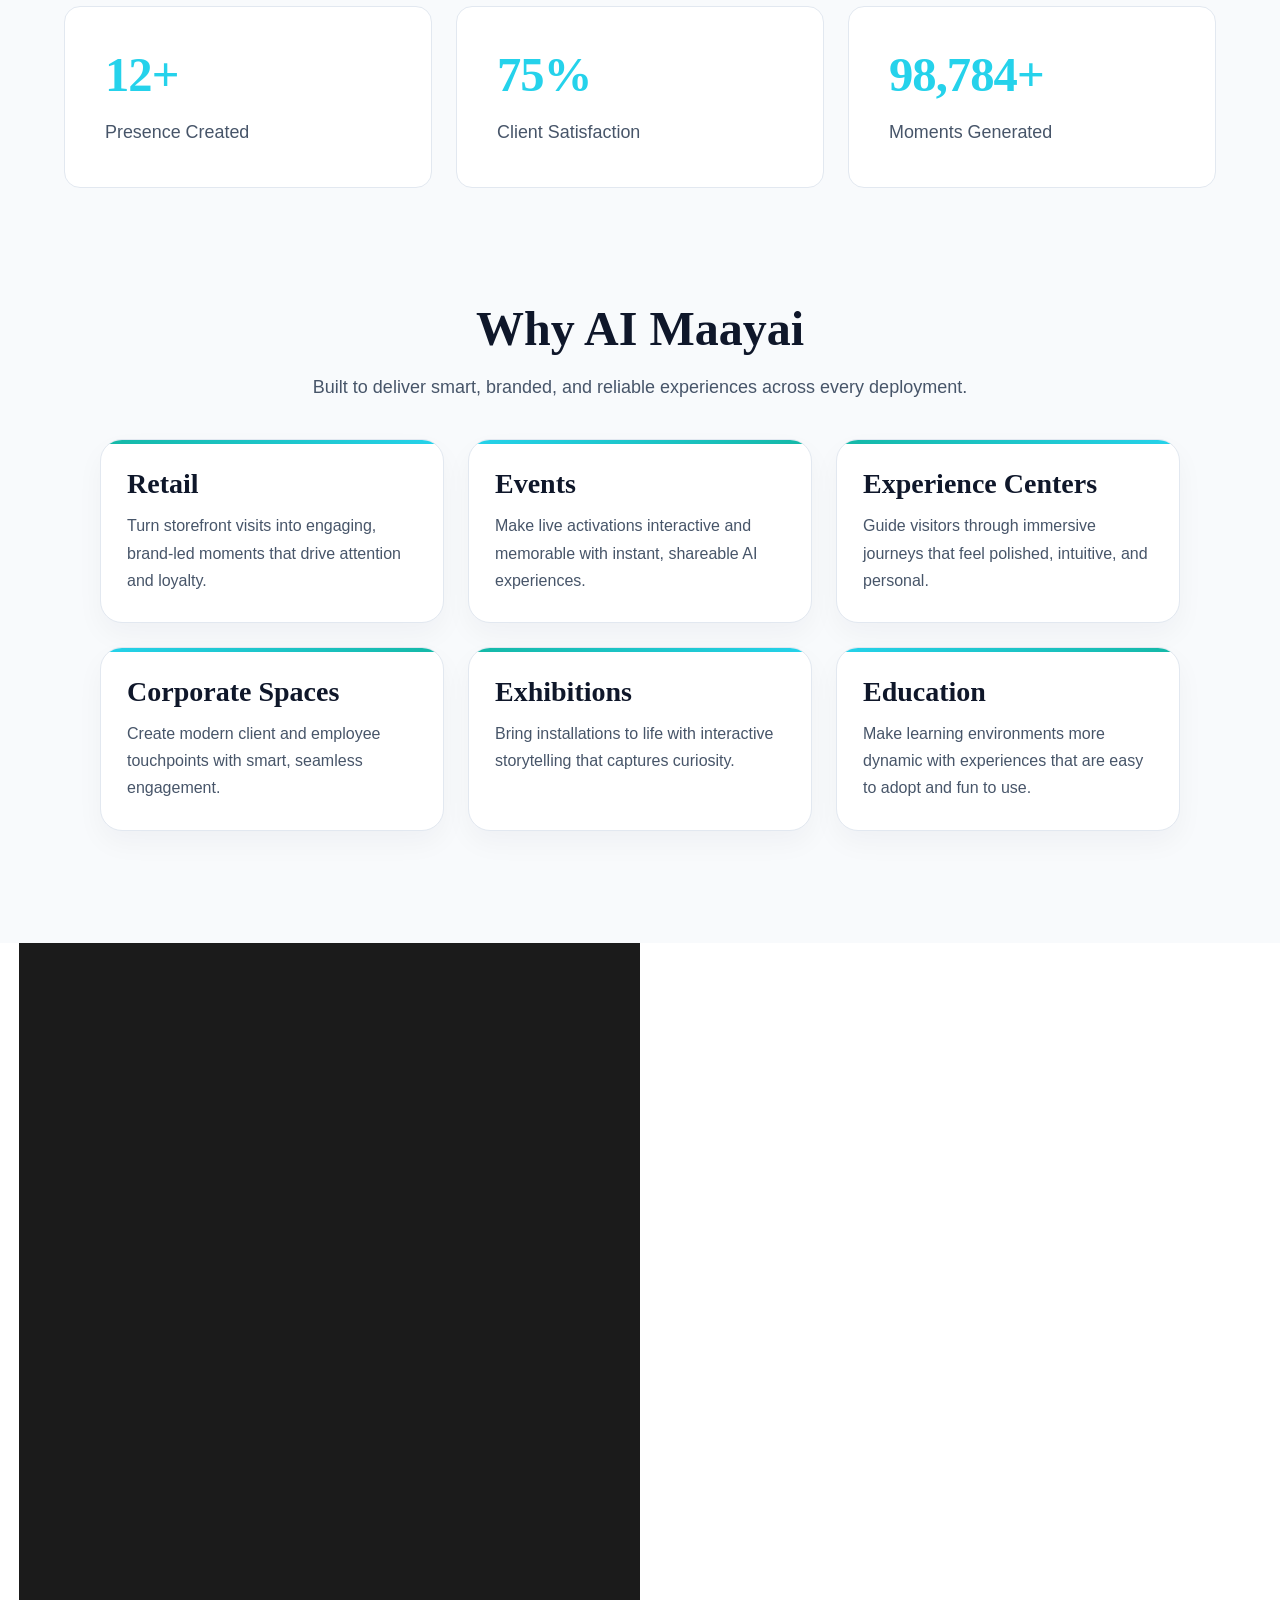
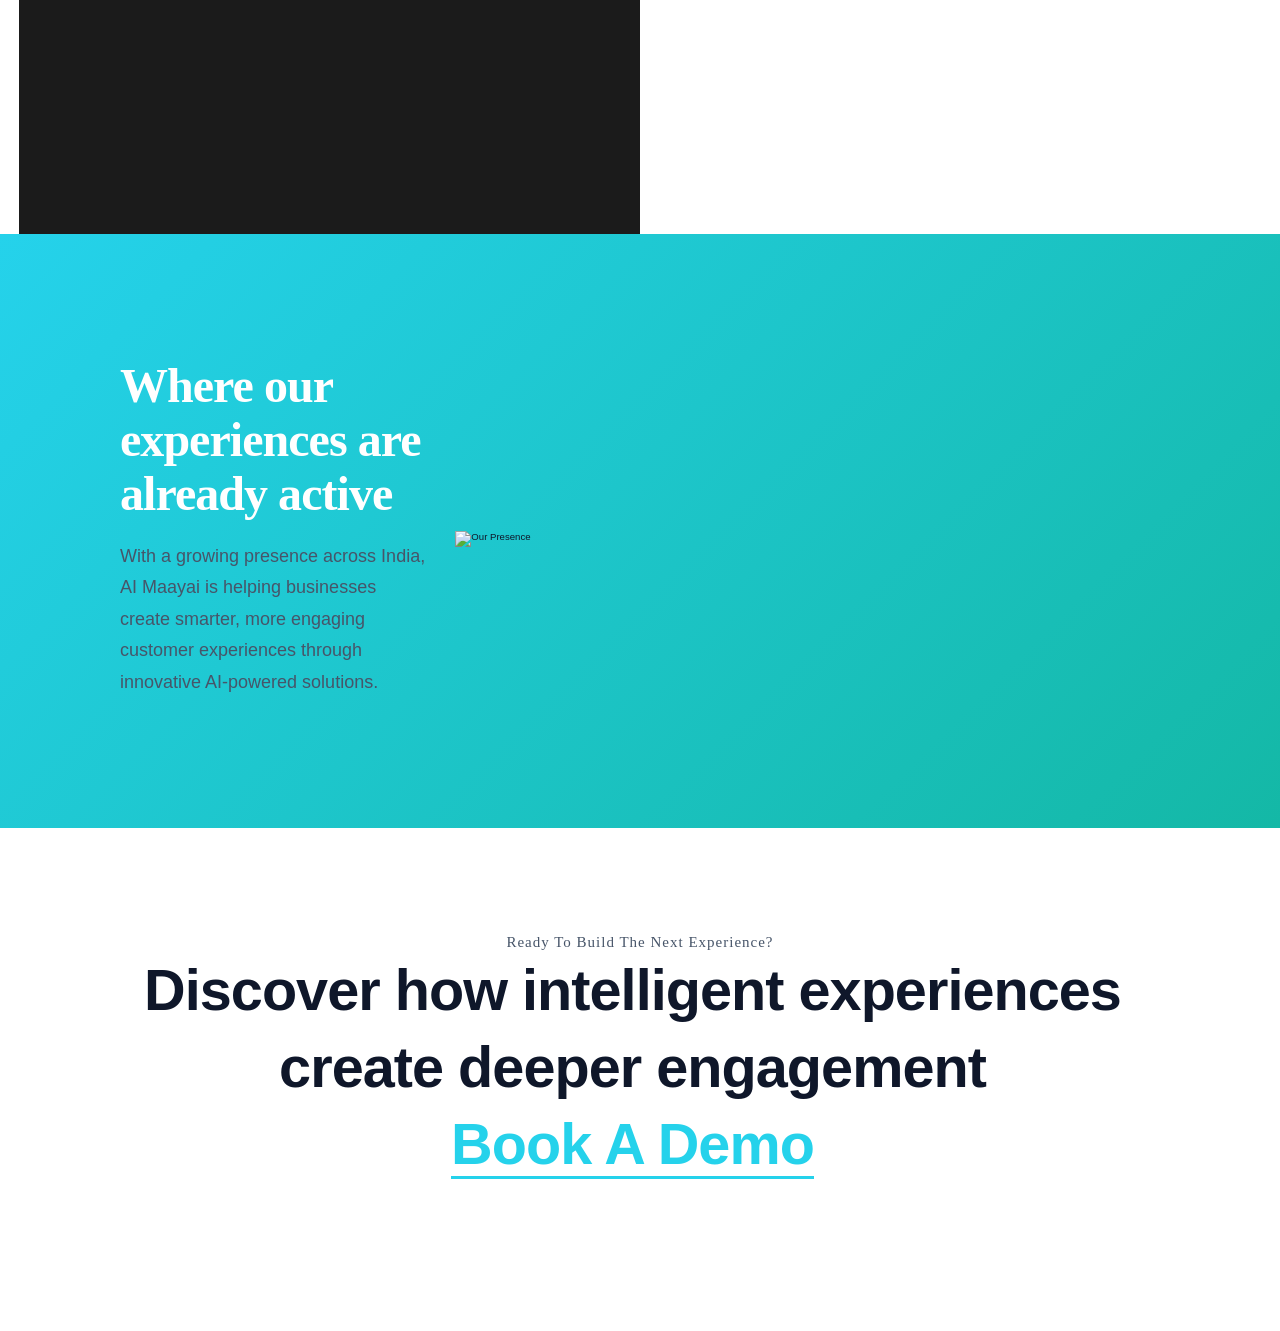
==== commit 661e3aea: "One page + AI maayai --- code changes" ====
--- a/index.html
+++ b/index.html
@@ -4,15 +4,15 @@
     <meta http-equiv="Content-Type" content="text/html; charset=UTF-8" />
     <meta http-equiv="X-UA-Compatible" content="IE=edge" />
     <meta name="viewport" content="width=device-width, initial-scale=1.0" />
-    <script src="js/media-config.js"></script>
-
-    <link rel="stylesheet" href="css/style.css" />
-    <link rel="stylesheet" href="css/custom.css" />
-    <link rel="stylesheet" href="css/responsive.css" />
-    <link rel="stylesheet" href="css/plugin.css" />
-    <link rel="stylesheet" href="css/font.css" />
-    <link rel="stylesheet" href="css/niaa.css" />
-    <link rel="stylesheet" href="css/locations.css" />
+    <script src="js/webapp_media-config.js"></script>
+
+    <link rel="stylesheet" href="css/webapp_style.css" />
+    <link rel="stylesheet" href="css/webapp_custom.css" />
+    <link rel="stylesheet" href="css/webapp_responsive.css" />
+    <link rel="stylesheet" href="css/webapp_plugin.css" />
+    <link rel="stylesheet" href="css/webapp_font.css" />
+    <link rel="stylesheet" href="css/webapp_niaa.css" />
+    <link rel="stylesheet" href="css/webapp_locations.css" />
     <meta
       name="description"
       content="AI Maayai builds AI photobooth and interactive AI kiosk experiences for events, weddings, corporate activations, exhibitions, retail, malls, and brand campaigns across India." />
@@ -569,14 +569,14 @@
         </div>
       </footer>
     </div>
-    <script src="js/jquery-3.6.0.min.js"></script>
-    <script src="js/jquery.smartmenus.min.js"></script>
-    <script src="js/aos.js"></script>
-    <script src="js/swiper-bundle.min.js"></script>
-    <script src="js/lightgallery-all.min.js"></script>
-    <script src="js/imagesloaded.pkgd.min.js"></script>
-    <script src="js/isotope.js"></script>
-    <script src="js/main.js"></script>
+    <script src="js/webapp_jquery-3.6.0.min.js"></script>
+    <script src="js/webapp_jquery.smartmenus.min.js"></script>
+    <script src="js/webapp_aos.js"></script>
+    <script src="js/webapp_swiper-bundle.min.js"></script>
+    <script src="js/webapp_lightgallery-all.min.js"></script>
+    <script src="js/webapp_imagesloaded.pkgd.min.js"></script>
+    <script src="js/webapp_isotope.js"></script>
+    <script src="js/webapp_main.js"></script>
     <script type="application/ld+json">
       {
         "@context": "https://schema.org",
--- a/css/webapp_style.css
+++ b/css/webapp_style.css
@@ -0,0 +1,3332 @@
+/*
+Theme Name: Jepret Html
+Theme URI: https://html.themesawesome.com/jeprethtml
+Author: Themes Awesome
+Author URI: https://www.themesawesome.com
+Description: Modern Photography Html Theme
+Tags: Html Tamplate
+Version: 1.0
+
+[Color Codes]
+
+#Black (text, background, link) = #000000 / #262626 / #1F1D1D
+#White (text, background) = #FFFFFF
+#Gray (text) = #333333 / #999999 / #605E5F
+#LightGray (background, text) = #F2F2F2 / #B8B8B8 / #AAAAAA
+#Red (background, text, divider, border) = #DA0D2B 
+#Dark Blue (background) = #09212b
+#Light Blue (background, text) = #EDF2F5 / #8D99AE
+#Brown (text) = #905348
+
+[Typography]
+
+Headers: 2rem/12px Poppins
+Heading: 8.1rem/6rem/5rem/4.5rem/3.6rem/3rem/2.6rem/2.4rem/1.8rem/1.5rem/1.4rem/1.2rem/1rem Poppins
+Paragraph: 1.7rem/1.6rem/1.5rem/1.4rem Poppins
+Input: 13px Arial
+Icons: 20px/1.6rem/1.4rem/1.2rem jepret/Fontawesome
+
+Notes: To change the font, install it manually with convert the download zipped font to transfonter.org
+
+-----------------------------------------------------------------------------------
+  1. CSS Reset
+  2. Header
+  3. Landing Page
+    3.1 Video Background
+    3.2 Personal Photographer
+    3.3 Photography Studio
+    3.4 Slider
+  4. Album
+    4.1 Adora
+    4.2 Album Grid
+    4.3 Album Masonry
+    4.4 Album Carousel
+    4.5 Unique Stack
+        4.5.1 3 Grid Images
+        4.5.2 Asymmetrical 4 Images 
+        4.5.3 Card Stack 7 Images 
+        4.5.4 Grid 20 Images
+        4.5.5 Rhomboid Images
+        4.5.6 Round Images
+    4.6 Slideshow
+        4.6.1 Slideshow 1
+        4.6.2 Slideshow 2
+  5. Gallery
+    5.1 default-crative-grid
+    5.2 Animate Scroll One
+    5.3 Animate Scroll Three
+    5.4 Gallery Carousel One
+    5.5 Gallery Carousel two
+    5.6 Animate Scroll Two
+    5.7 Animate Scroll Four
+  6. Contact Page
+  7. Archive Page
+  8. Blog Page
+    8.1 Single Post
+  9. Footer
+-----------------------------------------------------------------------------------
+/*-----------------------------------------------------------------------------------*/
+/*  1. CSS Reset
+/*-----------------------------------------------------------------------------------*/
+
+html {
+  font-size: 62.5%;
+  -webkit-font-smoothig: antialiased;
+  height: 100%;
+  scroll-behavior: smooth;
+}
+
+body {
+  margin: 0;
+  word-wrap: break-word;
+  -ms-word-wrap: break-word;
+  font-family: "Poppins", Sans-serif;
+}
+
+img {
+  max-width: 100%;
+  height: auto;
+  display: block;
+}
+
+h1,
+h2,
+h3,
+h4,
+h5,
+h6 {
+  font-family: "Poppins";
+  margin: 0 0 20px;
+}
+
+p {
+  margin: 0 0 20px;
+  font-size: 1.5rem;
+  line-height: 3rem;
+  color: #333;
+  font-family: "Poppins";
+}
+
+*::-moz-selection {
+  background-color: #000000;
+  color: #ffffff;
+}
+
+*::selection {
+  background-color: #000000;
+  color: #ffffff;
+}
+
+.column {
+  display: inline-block;
+  float: left;
+}
+
+.column-1 {
+  width: 100%;
+}
+
+.column-2 {
+  width: 50%;
+}
+
+.column-3 {
+  width: 33.33333%;
+}
+
+.column-2of3 {
+  width: 66.66667%;
+}
+
+.column-4 {
+  width: 25%;
+}
+
+.column-5 {
+  width: 20%;
+}
+
+.column-25 {
+  width: 25%;
+}
+
+.column-75 {
+  width: 75%;
+}
+
+.column-40 {
+  width: 40%;
+}
+
+.column-60 {
+  width: 60%;
+}
+
+.column {
+  -webkit-box-sizing: border-box;
+  -moz-box-sizing: border-box;
+  box-sizing: border-box;
+  padding-right: 15px;
+  padding-left: 15px;
+  max-width: 100%;
+}
+
+.clearfix:before,
+.clearfix:after {
+  content: "";
+  display: table;
+}
+
+.clearfix:after {
+  clear: both;
+}
+
+.clearfix {
+  zoom: 1;
+}
+
+.row {
+  display: -ms-flexbox;
+  display: flex;
+  -ms-flex-wrap: wrap;
+  flex-wrap: wrap;
+  margin-left: -15px;
+  margin-right: -15px;
+}
+
+.top-bar {
+  position: fixed;
+  height: 39px;
+  width: 100%;
+  top: 0;
+  left: 0;
+  right: 0;
+  background: #ffffff;
+  z-index: 10;
+}
+
+.left-bar {
+  position: fixed;
+  width: 19px;
+  top: 0;
+  bottom: 0;
+  left: 0;
+  z-index: 10;
+  background: white;
+}
+
+.right-bar {
+  position: fixed;
+  width: 19px;
+  top: 0;
+  bottom: 0;
+  right: 0;
+  z-index: 10;
+  background: white;
+}
+
+#mousehover {
+  perspective: 500px;
+}
+
+#opacity {
+  opacity: 0;
+}
+
+.opacity1 {
+  transition: 0.4s;
+}
+
+#main-menu {
+  display: block;
+}
+
+a {
+  text-decoration: none;
+  color: #000;
+}
+
+.main-wrapper {
+  height: 100%;
+  background-color: #edf2f4;
+  min-height: 100vh;
+  padding: 39px 0 0;
+}
+
+*,
+*::after,
+*::before {
+  box-sizing: border-box;
+}
+
+.the-title {
+  color: #000000;
+  font-size: 2.4rem;
+}
+
+.button {
+  text-decoration: none;
+  padding: 12px 30px;
+  text-align: center;
+}
+
+.style-1 {
+  font-size: 15px;
+  font-weight: 700;
+  text-decoration: none;
+  text-transform: uppercase;
+  border-radius: 5px;
+  border-style: solid;
+  border-width: 2px;
+  border-color: rgba(246, 25, 25, 0.49);
+  background: rgb(246 25 25);
+  color: #fff;
+  transition: 0.4s;
+}
+
+/* .style-1:hover {
+  background-color: rgba(255, 255, 255, 0.18);
+  border-color: rgba(255, 255, 255, 0.18);
+  transform: translateY(10px);
+} */
+
+.style-2 {
+  font-size: 15px;
+  font-weight: 700;
+  text-decoration: none;
+  text-transform: uppercase;
+  border-radius: 5px;
+  border-style: solid;
+  border-width: 2px;
+  border-color: #fff;
+  background: transparent;
+  color: #fff;
+  transition: 0.4s;
+}
+
+.style-2:hover {
+  background-color: rgba(255, 255, 255, 0.18);
+  transform: translateY(10px);
+}
+
+.style-3 {
+  font-size: 15px;
+  font-weight: 700;
+  text-transform: uppercase;
+  background-color: #da0d2b;
+  border-radius: 5px;
+  padding: 16px 30px;
+  color: #ffffff;
+  transition: 0.4s;
+}
+
+.style-3:hover {
+  transform: translateY(10px);
+  background-color: #262626;
+}
+
+.style-4 {
+  font-size: 15px;
+  font-weight: 600;
+  background-color: transparent;
+  border: 2px solid;
+  border-color: #ffffff;
+  color: #ffffff;
+  padding: 12px 24px;
+  transition: 0.4s;
+}
+
+.style-4:hover {
+  background-color: #da0e2b;
+  border-color: #da0e2b;
+}
+
+.divider-separator {
+  width: 15%;
+  height: 4px;
+  background: linear-gradient(90deg, #25d2eb 0%, #14B8A6 100%);
+  display: block;
+}
+
+.projects-button {
+  display: flex;
+}
+
+.lg-toolbar .lg-icon {
+  margin: 15px 0;
+}
+
+.container {
+  margin: 0 auto;
+  padding-right: 15px;
+  padding-left: 15px;
+}
+
+#header .jepret-menu-mobile {
+  display: none;
+  position: relative;
+  font-size: 2rem;
+  margin: 7px 0 0;
+  width: 0;
+  height: 100%;
+  cursor: pointer;
+}
+
+.jepret-menu-mobile .icon {
+  width: auto;
+}
+
+#opacity1 {
+  transition: 0.5s opacity;
+}
+
+h3.sub-title {
+  color: #1b1b1b;
+  font-size: 5rem;
+  font-weight: 700;
+  text-transform: capitalize;
+  line-height: 1.3em;
+  margin-top: 0;
+  margin-bottom: 27px;
+}
+
+/*-----------------------------------------------------------------------------------*/
+/*  2. Header 
+/*-----------------------------------------------------------------------------------*/
+#header {
+  position: fixed;
+  top: 0;
+  z-index: 50;
+  width: 100%;
+  background: #fff;
+  height: 65px;
+  display: flex;
+  align-items: center;
+}
+
+.header-style1-wrap {
+  padding: 0 0px 0 12px;
+  display: flex;
+  justify-content: space-between;
+  align-items: center;
+  width: 100%;
+  min-height: 65px;
+}
+
+h2.logo-title {
+  margin: 0;
+  font-size: 2rem;
+  display: flex;
+  align-items: center;
+}
+
+.logo-img {
+  max-height: 70px;
+  width: auto;
+  height: auto;
+  display: inline-block;
+  vertical-align: middle;
+}
+
+h2.logo-title a {
+  text-transform: uppercase;
+  color: #000;
+  text-decoration: none;
+  transition: 0.4s;
+}
+
+h2.logo-title a:hover {
+  color: #999;
+}
+
+li.menu-item:last-child {
+  margin: 0;
+}
+
+li.menu-item a {
+  color: #000000;
+  font-size: 1.2rem;
+  text-transform: uppercase;
+  font-weight: 700;
+}
+
+#header li.menu-item-sub {
+  margin: 0;
+}
+
+.mobile-menu {
+  display: block;
+}
+
+/*-----------------------------------------------------------------------------------*/
+/*  3. Landing Page
+/*-----------------------------------------------------------------------------------*/
+
+/* 3.1 Video Background */
+.bg-video-wrap {
+  position: relative;
+  overflow: hidden;
+  width: 100%;
+  height: calc(100vh - (39px * 2));
+}
+
+.video-bg {
+  min-width: 100%;
+  min-height: 100vh;
+  z-index: 1;
+}
+
+.video-overlay {
+  width: 100%;
+  height: 100%;
+  position: absolute;
+  top: 0;
+  left: 0;
+  background-size: 3px 3px;
+  background-color: #000000;
+  opacity: 0.3;
+  transition: background 0.3s, border-radius 0.3s, opacity 0.3s;
+  z-index: 2;
+}
+
+.video-content {
+  position: absolute;
+  z-index: 10;
+  width: 75%;
+  top: 54.5%;
+  left: 50%;
+  transform: translate(-50%, -50%);
+  -webkit-transform: translate(-50%, -50%);
+  -moz-transform: translate(-50%, -50%);
+  -ms-transform: translate(-50%, -50%);
+}
+
+.video-title h1 {
+  font-size: 8.1rem;
+  line-height: 1.2em;
+  color: #fff;
+  text-transform: none;
+  margin-bottom: 5px;
+  margin-top: 2px;
+  text-align: center;
+}
+
+.signature-wrap {
+  background: #252525a1;
+  margin: 30px 0 30px;
+}
+
+.signature-wrap img {
+  display: block;
+  margin-left: auto;
+  margin-right: auto;
+}
+
+h2.author-name {
+  font-size: 18px;
+  text-align: center;
+  font-weight: 300;
+  line-height: 44px;
+  text-transform: capitalize;
+  color: #ffffff;
+  letter-spacing: 2px;
+  margin-top: -14px;
+}
+
+.video-button {
+  display: flex;
+  justify-content: center;
+}
+
+.video-button .button {
+  margin-right: 20px;
+}
+
+/* 3.2 Personal Photographer */
+.about-block {
+  background-color: #f2f2f2;
+  padding: 60px 0 80px 0;
+  overflow: hidden;
+}
+
+.about-img-wrap {
+  padding: 0px 40px 0px 10px;
+}
+
+.about-img-wrap img {
+  transition-timing-function: cubic-bezier(0, 0.33, 0.07, 1.03);
+  -webkit-transition-timing-function: cubic-bezier(0, 0.33, 0.07, 1.03);
+  transition-duration: 1s;
+  -webkit-transition-duration: 1s;
+}
+
+.about-text-wrap {
+  padding-top: 21px;
+  padding-right: 15px;
+  padding-left: 10px;
+  align-self: center;
+}
+
+h5.the-title {
+  color: #000000;
+  font-size: 1.4rem;
+  font-weight: 500;
+  line-height: 3em;
+  letter-spacing: 6px;
+  text-transform: uppercase;
+  margin-bottom: 10px;
+}
+
+.about-text-wrap h3.sub-title {
+  line-height: 1.29em;
+}
+
+.about-text-wrap .divider-separator {
+  height: 3px;
+}
+
+.desc-wrap {
+  margin-top: 30px;
+  display: flex;
+}
+
+.desc-wrap p:first-child {
+  max-width: 210px;
+}
+
+.desc-wrap p:last-child {
+  padding-left: 47px;
+}
+
+.signature-img-wrap {
+  width: 35%;
+  margin-top: 10px;
+}
+
+.projects-block {
+  background: #f5f5f5;
+  padding: 80px 0 80px 0;
+}
+
+.project-text-wrap {
+  padding-right: 40px;
+  padding-top: 15px;
+  padding-bottom: 5px;
+  transition-timing-function: cubic-bezier(0, 0.33, 0.07, 1.03);
+  transition-duration: 1s;
+  align-self: center;
+}
+
+.project-img-wrap {
+  padding-left: 10px;
+  padding-right: 5px;
+}
+
+.smart-img-wrap {
+  position: relative;
+}
+
+.smart-img {
+  transition: transform 0s !important;
+  will-change: transform;
+}
+
+.smart-img img {
+  border-radius: 7px;
+}
+
+.smart-img.img-1 {
+  position: relative;
+  width: 60%;
+  top: 36px;
+  z-index: 2;
+}
+
+.smart-img.img-2 {
+  position: absolute;
+  width: 45%;
+  z-index: 3;
+  top: 83px;
+  right: 0;
+}
+
+.projects-block .smart-img.img-3 {
+  position: relative;
+  margin: -59px 0 0 252px;
+  width: 48%;
+  z-index: 1;
+}
+
+.projects-block .smart-img.img-4 {
+  position: absolute;
+  width: 53%;
+  bottom: 56px;
+  left: 39px;
+}
+
+.projects-block .desc-wrap {
+  margin-top: 30px;
+  margin-bottom: 15px;
+}
+
+.projects-block h3.sub-title {
+  margin-bottom: 30px;
+}
+
+.projects-block .desc-wrap p:first-child {
+  max-width: 204px;
+}
+
+.projects-block .desc-wrap p:last-child {
+  padding-left: 28px;
+  max-width: 265px;
+}
+
+.projects-block h5.the-title {
+  line-height: 2.5em;
+}
+
+.testimonial-block {
+  background: url("./img/1_kwZMFqHiiPhhl1zHW09NHg2x.jpg");
+  background-position: center center;
+  background-repeat: no-repeat;
+  background-size: cover;
+  position: relative;
+  height: 100vh;
+  min-height: 100%;
+}
+
+.testimonial-block .container {
+  max-width: 1140px;
+  height: 100%;
+}
+
+.testimonial-block .row {
+  height: 100%;
+}
+
+.testimonial-block::before {
+  content: "";
+  background: #000;
+  opacity: 0.9;
+  width: 100%;
+  height: 100%;
+  position: absolute;
+  top: 0;
+  left: 0;
+}
+
+.testimonial-inner-wrap {
+  position: relative;
+  align-self: center;
+}
+
+h1.testimonial-text {
+  color: #fff;
+  font-size: 6rem;
+  font-weight: 400;
+  line-height: 1.5em;
+  text-align: center;
+}
+
+.client-wrap {
+  display: flex;
+  justify-content: center;
+}
+
+.client-img {
+  border-radius: 50%;
+  border: 3px solid #da0d2b;
+  width: 55px;
+  height: 55px;
+  object-fit: cover;
+}
+
+.client-desc-wrap {
+  color: #fff;
+  margin-left: 15px;
+  align-self: center;
+}
+
+.client-name {
+  font-size: 20px;
+  font-weight: 400;
+  margin: 0;
+}
+
+.client-job {
+  color: #999999;
+  font-size: 15px;
+  font-weight: 300;
+  line-height: 1.1em;
+}
+
+.partner-block {
+  background-color: #f2f2f2;
+  padding: 160px 0 180px 0;
+}
+
+h2.the-title {
+  color: #1b1b1b;
+  font-size: 5rem;
+  font-weight: 700;
+  text-transform: capitalize;
+  line-height: 8rem;
+  margin-bottom: 10px;
+  margin-left: -15px;
+}
+
+.partner-title-wrap .column-2:last-child {
+  padding-left: 0;
+  margin-top: -5px;
+}
+
+.partner-list-wrap {
+  padding-top: 25px;
+}
+
+.partner-list-wrap .column-4 {
+  background: #f5f5f5;
+}
+
+.partner-logo-wrap {
+  position: relative;
+  border: 1px solid #dddddd;
+  padding: 24px 37px 30px;
+  display: flex;
+  align-self: center;
+  height: 100%;
+  overflow: hidden;
+  background: #f5f5f5;
+}
+
+.partner-logo {
+  margin-left: auto;
+  margin-right: auto;
+  width: 100%;
+  object-fit: contain;
+}
+
+.partner-desc-wrap {
+  position: absolute;
+  bottom: 0;
+  left: 0;
+  right: 0;
+  background: #09212b;
+  text-align: center;
+  visibility: hidden;
+  width: 100%;
+  height: 100%;
+  transition: 0.7s ease;
+  transform: translateY(100%);
+  -webkit-transform: translateY(100%);
+  -moz-transform: translateY(100%);
+  -ms-transform: translateY(100%);
+}
+
+.partner-logo-wrap:hover .partner-desc-wrap {
+  visibility: visible;
+  transform: translateY(0);
+  -webkit-transform: translateY(0);
+  -moz-transform: translateY(0);
+  -ms-transform: translateY(0);
+}
+
+.partner-desc {
+  position: absolute;
+  top: 50%;
+  transform: translate(0, -50%);
+  -webkit-transform: translate(0, -50%);
+  -moz-transform: translate(0, -50%);
+  -ms-transform: translate(0, -50%);
+  color: #fff;
+  text-align: center;
+  padding: 0 30px;
+}
+
+h3.partner-name {
+  margin-bottom: 5px;
+  color: #ffffff;
+  font-size: 2rem;
+  font-weight: 500;
+  text-transform: none;
+  line-height: 34px;
+}
+
+.partner-desc p {
+  color: #ffffff;
+  font-size: 1rem;
+  font-weight: 400;
+  line-height: 1.4em;
+  letter-spacing: 0.6px;
+}
+
+.contact-block {
+  background-color: #da0d2b;
+  padding: 155px 0 170px;
+  text-align: center;
+}
+
+h5.sub-title {
+  color: #ffffff;
+  font-size: 15px;
+  font-weight: 500;
+  text-transform: none;
+  letter-spacing: 1px;
+  margin-bottom: 5px;
+}
+
+.contact-block h2.the-title a {
+  /* color: #ffffff; */
+  font-size: 6rem;
+  font-weight: 700;
+  text-transform: none;
+  text-decoration: none;
+}
+
+.contact-block h2.the-title span {
+  color: #1b1b1b;
+  border-bottom: 3px solid #25d2eb;
+}
+
+/* 3.3 Photography Studio  */
+.intro-block {
+  background-color: #f6f7f8;
+  padding: 75px 0 0 0;
+  overflow: hidden;
+}
+
+.intro-block .intro-image-wrap {
+  width: 45%;
+  padding-right: 0;
+  padding-left: 0;
+  transition: 0s;
+}
+
+.intro-block .intro-text-wrap {
+  width: 55%;
+  align-self: center;
+  padding-top: 15px;
+  padding-left: 5%;
+  padding-right: 0;
+}
+
+.intro-block .divider-separator {
+  width: 45px;
+  height: 3px;
+}
+
+.intro-block h3.sub-title {
+  color: #000000;
+  font-size: 1.4rem;
+  font-weight: 500;
+  text-transform: uppercase;
+  line-height: 2.3em;
+  letter-spacing: 6px;
+  margin-bottom: 23px;
+}
+
+.intro-block h2.the-title {
+  background: #fff;
+  /* padding: 36px; */
+  color: #000000;
+  font-size: 5rem;
+  font-weight: 700;
+  text-transform: none;
+  line-height: 1.2em;
+  letter-spacing: 1px;
+  margin-bottom: 18px;
+}
+
+.intro-desc {
+  margin-top: 23px;
+  margin-bottom: 40px;
+}
+
+.intro-button {
+  display: flex;
+}
+
+.intro-button .style-3 {
+  padding: 13px 30px;
+}
+
+.services-block {
+  background-color: #f6f7f8;
+  padding: 69px 0 0px;
+}
+
+.services-block h2.the-title {
+  max-width: 600px;
+  line-height: 1em;
+  color: #262626;
+  margin-bottom: 20px;
+}
+
+.services-block .divider-separator {
+  width: 4%;
+}
+
+.services-list-wrap .column-3 {
+  padding-left: 0;
+}
+
+.services-card-wrap {
+  padding: 45px 0;
+}
+
+.service-icon {
+  width: 35%;
+}
+
+.services-list-wrap .column-3:nth-child(1n + 2) .service-icon {
+  width: 30%;
+}
+
+.service-desc-wrap {
+  padding-top: 20px;
+}
+
+p.service-title {
+  font-size: 2.4rem;
+  font-weight: 700;
+  margin-bottom: 8px;
+  color: #262626;
+}
+
+p.service-desc {
+  font-size: 1.4rem;
+  margin: 0;
+  min-height: 35px;
+}
+
+.team-block {
+  display: flex;
+  padding: 0 19px;
+}
+
+.team-text-wrap {
+  background-color: #1b1b1b;
+  position: relative;
+}
+
+.team-block .title-wrap {
+  position: absolute;
+  top: 49.5%;
+  left: 50%;
+  transform: translate(-50%, -49.5%);
+  width: 100%;
+  padding: 0 150px;
+}
+
+.team-block h2.the-title {
+  color: #ffffff;
+  margin-bottom: 20px;
+  line-height: 1.3em;
+}
+
+.team-block span.divider-separator {
+  width: 8%;
+  height: 3px;
+}
+
+.team-block p.the-desc {
+  color: #aaa;
+  margin-top: 20px;
+}
+
+.team-list-wrap,
+.team-list-wrap .column-3 {
+  padding-left: 0;
+  padding-right: 0;
+}
+
+.team-card-wrap {
+  position: relative;
+  z-index: 1;
+  overflow: hidden;
+}
+
+.team-img-wrap::before {
+  position: absolute;
+  content: "";
+  width: 100%;
+  height: 100%;
+  /* background-color: rgba(0, 0, 0, 0.37); */
+  top: 0;
+  left: 0;
+  z-index: 2;
+  transition: 1000ms;
+}
+
+.team-img {
+  position: relative;
+  z-index: 1;
+  min-height: 297px;
+  transform: scale(1.2) translateX(-8%);
+  transition: 1000ms all;
+  will-change: transform;
+}
+
+.team-desc-wrap {
+  position: absolute;
+  z-index: 10;
+  bottom: 0;
+  left: 25px;
+  padding-right: 30px;
+  opacity: 0;
+  -webkit-transform: translateX(-100px);
+  -ms-transform: translateX(-100px);
+  transform: translateX(-100px);
+  transition: 650ms;
+}
+
+h4.team-name {
+  font-size: 2.4rem;
+  color: #fff;
+  margin: 0;
+  line-height: 24px;
+}
+
+p.team-role {
+  color: #bfbfbf;
+  font-weight: 300;
+}
+
+.team-card-wrap:hover .team-img {
+  transform: scale(1.2) translateX(8%);
+  -webkit-transform: scale(1.2) translateX(8%);
+  -ms-transform: scale(1.2) translateX(8%);
+}
+
+.team-card-wrap:hover .team-desc-wrap {
+  opacity: 1;
+  -webkit-transform: translateY(0) translateX(0);
+  -ms-transform: translateY(0) translateX(0);
+  transform: translateY(0) translateX(0);
+}
+
+.team-card-wrap:hover .team-img-wrap::before {
+  background-color: rgba(0, 0, 0, 0.55);
+}
+
+.partner-style-2 {
+  padding: 135px 0 140px;
+}
+
+.partner-style-2 .title-wrap {
+  padding: 0 60px 0 0;
+  align-self: center;
+}
+
+.partner-style-2 h2.the-title {
+  margin-bottom: 40px;
+  line-height: 1em;
+}
+
+.partner-style-2 .divider-separator {
+  height: 3px;
+}
+
+.partner-style-2 .the-desc {
+  margin-top: 30px;
+  margin-bottom: 0;
+}
+
+.partner-style-2 .partner-list-wrap {
+  padding-top: 20px;
+  padding-left: 5px;
+  padding-right: 0;
+}
+
+.partner-style-2 .partner-list-wrap .column-2 {
+  padding-left: 5px;
+  padding-right: 5px;
+  padding-bottom: 20px;
+  height: 221px;
+}
+
+.partner-style-2 .partner-logo-wrap {
+  padding: 20px 38px;
+  background: white;
+}
+
+.testimonial-block-style-2 {
+  background-color: #030303;
+  padding: 125px 0 110px;
+}
+
+.testimonial-block-style-2 .container {
+  max-width: 1100px;
+}
+
+.testimonial-block-style-2 .testimonial-title-wrap {
+  align-self: center;
+}
+
+.testimonial-block-style-2 h3.the-title {
+  color: #ffffff;
+  font-size: 5rem;
+  font-weight: 700;
+  text-transform: capitalize;
+  line-height: 0.7em;
+  margin-bottom: 35px;
+}
+
+.testimonial-block-style-2 h3.testi-text {
+  color: #ffffff;
+  font-size: 3.8rem;
+  font-weight: 300;
+  line-height: 1.5em;
+  text-align: center;
+  margin-top: 5px;
+  margin-bottom: 20px;
+}
+
+.testimonial-block-style-2 .divider-separator {
+  width: 35px;
+}
+
+.testimonial-block-style-2 .client-img {
+  margin-left: -10px;
+}
+
+.contact-block.contact-block-3 {
+  padding: 105px 0 135px;
+}
+
+.testi-inner-wrap {
+  padding-left: 20px;
+  padding-right: 15px;
+}
+
+/* 3.4 Slider  */
+
+.slider-block {
+  height: 94vh;
+  position: relative;
+}
+
+.swipper-bg {
+  background: url("./img/freestocks-org-98752.jpg");
+  background-size: cover;
+  background-position: 50%;
+  min-width: 100%;
+  min-height: 94vh;
+  animation: zoom 10s infinite;
+  transition-duration: 10s;
+}
+
+@keyframes zoom {
+  0% {
+    transform: scale(1.1);
+  }
+
+  50% {
+    transform: scale(1.2, 1.2);
+  }
+
+  100% {
+    transform: scale(1.1);
+  }
+}
+
+.swipper-bg::before {
+  content: "";
+  position: absolute;
+  background-color: rgba(0, 0, 0, 0.3);
+  top: 0;
+  left: 0;
+  width: 100%;
+  height: 100%;
+}
+
+.swipper-inner-wrap {
+  position: absolute;
+  bottom: 165px;
+  left: 170px;
+  max-width: 550px;
+  transform: translateX(500px);
+  opacity: 0;
+  transition: 2000ms;
+}
+
+.swiper-slide.swiper-slide-active .swipper-inner-wrap {
+  transform: translateX(0);
+  opacity: 1;
+}
+
+.swipper-inner-wrap h3.the-title {
+  font-size: 4.5rem;
+  text-transform: capitalize;
+  line-height: 1.3em;
+  color: #fff;
+  margin-bottom: 10px;
+}
+
+.swipper-inner-wrap p.the-desc {
+  color: #ffffff;
+  font-size: 1.6rem;
+  line-height: 25px;
+  margin-bottom: 28px;
+}
+
+.inner-slide-button-wrap .style-4 {
+  padding: 9px 23px;
+  margin-bottom: 4px;
+}
+
+.inner-slide-button-wrap {
+  display: flex;
+}
+
+.swiper-button-prev:after,
+.swiper-container-rtl .swiper-button-next:after,
+.swiper-button-next:after,
+.swiper-container-rtl .swiper-button-prev:after {
+  display: none;
+}
+
+.swiper-button-next i,
+.swiper-button-prev i {
+  font-size: 20px;
+  color: #ffffff;
+}
+
+.slider-block .swiper-button-prev {
+  top: 51.5%;
+  left: 30px;
+  transform: translateY(-51.5%);
+}
+
+.slider-block .swiper-button-next {
+  top: 51.5%;
+  right: 30px;
+  transform: translateY(-51.5%);
+}
+
+.slider-block .swiper-container-horizontal>.swiper-pagination-bullets,
+.swiper-pagination-custom,
+.swiper-pagination-fraction {
+  bottom: 27px;
+}
+
+.slider-block .swiper-pagination-bullet-active {
+  background: #ffffff;
+}
+
+.slider-block .swiper-container-horizontal>.swiper-pagination-bullets .swiper-pagination-bullet {
+  margin: 0 6px;
+}
+
+.slider-block .swiper-pagination-bullet {
+  width: 6px;
+  height: 6px;
+}
+
+/*-----------------------------------------------------------------------------------*/
+/*  4. Album
+/*-----------------------------------------------------------------------------------*/
+
+/* 4.1 Adora */
+
+.adora-contcept-block {
+  max-width: 100%;
+  padding: 0 60px 0 40px;
+  height: 94vh;
+  background-color: #edf2f5;
+}
+
+.adora-gallery {
+  position: relative;
+  top: 50%;
+  transform: translateY(-50%);
+}
+
+.swiper-container.adora-swiper {
+  padding: 50px 0 0;
+}
+
+.adora-contcept-block .img img {
+  width: 100%;
+  height: auto;
+  position: relative;
+  z-index: 2;
+}
+
+.gallery-album .img {
+  position: relative;
+}
+
+.gallery-album .img::before {
+  content: "";
+  width: 100%;
+  height: 20px;
+  background: #b8b8b8;
+  position: absolute;
+  top: 0;
+  left: 0;
+  -webkit-transform: translate3d(0, -20px, 0) scale3d(0.9, 0.9, 1);
+  transform: translate3d(0, -20px, 0) scale3d(0.9, 0.9, 1);
+}
+
+.gallery-album .img::after {
+  content: "";
+  width: 100%;
+  height: 20px;
+  background: #a7a7a7;
+  position: absolute;
+  top: 0;
+  left: 0;
+  -webkit-transform: translate3d(0, -10px, 0) scale3d(0.95, 0.95, 1);
+  transform: translate3d(0, -10px, 0) scale3d(0.95, 0.95, 1);
+}
+
+h3.adora-title {
+  font-size: 1rem;
+  letter-spacing: 0.1rem;
+  text-align: center;
+  margin: 0 0 40px;
+  position: relative;
+}
+
+.adora-button {
+  position: absolute;
+  left: 50%;
+  top: 0;
+  margin-top: -45px;
+  transform: translateX(-50%);
+  background: #000;
+  color: #fff;
+  width: 32px;
+  height: 30px;
+  line-height: 35px;
+  text-align: center;
+  font-size: 1.2rem;
+  opacity: 0;
+  cursor: pointer;
+  transition: 0.4s;
+}
+
+.adora-contcept-block .swiper-button-next {
+  top: 6%;
+  right: 16.1%;
+  transform: translateX(16.1%);
+}
+
+.adora-contcept-block .swiper-button-prev {
+  top: 6%;
+  left: 14.8%;
+  transform: translateX(14.8%);
+}
+
+.adora-contcept-block .swiper-button-prev span,
+.adora-contcept-block .swiper-button-next span {
+  position: absolute;
+  top: 0;
+  background: transparent;
+  color: #595959;
+  border: 2px solid #595959;
+  width: 35px;
+  height: 32px;
+  line-height: 35px;
+  text-align: center;
+  font-size: 1.2rem;
+  opacity: 0;
+  transition: 0.4s;
+}
+
+.adora-contcept-block .swiper-button-prev:hover span,
+.adora-contcept-block .swiper-button-next:hover span {
+  opacity: 1;
+}
+
+.swiper-slide.swiper-slide-active .adora-button {
+  opacity: 1;
+}
+
+.adora-contcept-block .swiper-button-prev span {
+  -webkit-transform: rotate3d(0, 0, 1, 180deg);
+  transform: rotate3d(0, 0, 1, 180deg);
+}
+
+.view-item-active .adora-button {
+  -webkit-transform: rotate3d(0, 0, 1, 180deg) translateX(50%);
+  transform: rotate3d(0, 0, 1, 180deg) translateX(50%);
+}
+
+.adora-contcept-block .swiper-slide-prev,
+.adora-contcept-block .swiper-slide-next {
+  -webkit-transition: -webkit-transform 0.5s, opacity 0.5s;
+  transition: transform 0.5s, opacity 0.5s;
+  -webkit-transition-timing-function: cubic-bezier(0.6, 0, 0.4, 1);
+  transition-timing-function: cubic-bezier(0.6, 0, 0.4, 1);
+}
+
+.adora-contcept-block.view-item-active {
+  height: auto;
+}
+
+.adora-contcept-block.view-item-active .adora-gallery {
+  top: 0;
+  transform: translateY(0);
+  padding-top: 190px;
+}
+
+.adora-contcept-block.view-item-active .swiper-slide-prev {
+  -webkit-transform: translate3d(-70px, 75px, 0);
+  transform: translate3d(-70px, 75px, 0);
+  opacity: 0;
+}
+
+.adora-contcept-block.view-item-active .swiper-slide-next {
+  -webkit-transform: translate3d(70px, 75px, 0);
+  transform: translate3d(70px, 75px, 0);
+  opacity: 0;
+}
+
+.adora-contcept-block.view-item-active .swiper-slide-prev,
+.adora-contcept-block.view-item-active .swiper-slide-next,
+.adora-contcept-block.view-item-active .swiper-slide {
+  height: 0;
+}
+
+.adora-contcept-block.view-item-active .swiper-slide.swiper-slide-active {
+  height: auto;
+}
+
+.adora-contcept-block.view-item-active .swiper-button-prev,
+.adora-contcept-block.view-item-active .swiper-button-next {
+  display: none;
+}
+
+.gallery-album {
+  transform: translate3d(0, 0, 0);
+  -webkit-transition: -webkit-transform 0.5s, opacity 0.5s;
+  transition: transform 0.5s, opacity 0.5s;
+  -webkit-transition-timing-function: cubic-bezier(0.6, 0, 0.4, 1);
+  transition-timing-function: cubic-bezier(0.6, 0, 0.4, 1);
+}
+
+.adora-contcept-block.view-item-active .gallery-album {
+  position: absolute;
+  transform: translate3d(0, 65vh, 0);
+  opacity: 0;
+  z-index: -10;
+}
+
+.adora-contcept-block .item {
+  position: absolute;
+  padding-bottom: 30px;
+  opacity: 0;
+  -webkit-transform: translate3d(0, 65vh, 0);
+  transform: translate3d(0, 65vh, 0);
+  -webkit-transition: -webkit-transform 0.5s, opacity 0.5s;
+  transition: transform 0.5s, opacity 0.5s;
+  -webkit-transition-timing-function: cubic-bezier(0.6, 0, 0.4, 1);
+  transition-timing-function: cubic-bezier(0.6, 0, 0.4, 1);
+}
+
+.adora-contcept-block.view-item-active .item {
+  position: relative;
+  top: 0;
+  -webkit-transition-delay: 0.15s;
+  transition-delay: 0.15s;
+  -webkit-transform: translate3d(0, 0, 0);
+  transform: translate3d(0, 0, 0);
+  opacity: 1;
+  z-index: 10;
+}
+
+.item-title {
+  font-size: 1.8rem;
+  line-height: 2.8rem;
+  margin: 0;
+  padding: 1em 0;
+  color: #000000;
+  text-align: left;
+  text-transform: capitalize;
+}
+
+.item-desc {
+  font-size: 1.4rem;
+  line-height: 2.6rem;
+  vertical-align: middle;
+  display: block;
+  color: #4f4e4e;
+  margin-top: 5px;
+  font-weight: 400;
+  text-transform: capitalize;
+}
+
+.adora-gallery .swiper-slide {
+  padding: 20px 20px 0 3px;
+}
+
+.adora-title-wrap {
+  position: relative;
+  bottom: 17px;
+  left: 3px;
+}
+
+/* 4.2 Album Grid */
+
+.gallery-grid-block {
+  overflow: hidden;
+  padding: 0 10px 0 10px;
+}
+
+.gallery-grid-item {
+  padding: 0 10px 20px;
+}
+
+.standard-grid .gallery-grid-item {
+  padding: 0 7px 15px;
+}
+
+.gallery-item {
+  filter: grayscale(0);
+  transition: 1000ms;
+}
+
+.on-hover-item {
+  filter: grayscale(100%);
+  -webkit-filter: grayscale(100%);
+}
+
+.standard-grid .gallery-grid-item-wrap {
+  margin-top: -5px;
+}
+
+/* 4.3 Album Masonry */
+
+.gallery-masonry-block {
+  overflow: hidden;
+  padding: 0 20px 15px 8px;
+}
+
+.gallery-masonry-item {
+  padding: 0 8px 16px;
+}
+
+/* 4.4 Album Carousel */
+
+.carousel-block {
+  display: flex;
+  flex-wrap: wrap;
+  min-height: 92vh;
+  height: 100%;
+  padding: 0 10px;
+  background: #edf2f5;
+}
+
+.carousel-title-wrap h3.the-title {
+  font-size: 3.6rem;
+  line-height: 1.1;
+  margin-bottom: 5px;
+  text-transform: uppercase;
+}
+
+.carousel-title-wrap p.the-desc {
+  font-size: 1.5rem;
+  color: #333;
+  padding-left: 0;
+}
+
+.carousel-img {
+  background: url("./img/robson-hatsukami-morgan-BIWWsqthqtw-unsplash.jpg");
+  background-size: cover;
+  height: 100%;
+  background-position: center center;
+  position: relative;
+}
+
+.carousel-overlay {
+  background-color: #000;
+  position: absolute;
+  top: 0;
+  left: 0;
+  bottom: 0;
+  right: 0;
+  opacity: 0;
+  transition: opacity 0.2s linear;
+}
+
+.carousel-img:hover .carousel-overlay {
+  opacity: 0.8;
+}
+
+.carousel-title-wrap {
+  background-color: #edf2f5;
+  position: relative;
+}
+
+.carousel-wrap {
+  padding-left: 0;
+  padding-right: 10px;
+}
+
+.carousel-album {
+  height: 100%;
+}
+
+.carousel-wrap .title-wrap {
+  position: absolute;
+  bottom: 78px;
+  padding: 0px 30px;
+}
+
+.album-detail {
+  position: absolute;
+  bottom: 13px;
+  padding: 0 30px;
+  display: flex;
+  opacity: 0;
+  transition: 0.2s all linear;
+  width: 100%;
+}
+
+.carousel-img:hover .album-detail {
+  opacity: 1;
+}
+
+.album-title h3.the-title {
+  margin-bottom: 0;
+  color: #fff;
+  text-transform: uppercase;
+  font-size: 3rem;
+}
+
+.album-title p.author {
+  color: #fff;
+  font-size: 1.4rem;
+}
+
+a.carousel-style {
+  background-color: #da0d2b;
+  border-radius: 5px;
+  color: #fff;
+  font-size: 1.4rem;
+  text-transform: uppercase;
+  padding: 11px 30px;
+  font-weight: 700;
+  letter-spacing: 1.4px;
+}
+
+.album-title {
+  width: 60%;
+}
+
+.album-button-wrap {
+  width: 40%;
+  text-align: right;
+  align-self: center;
+  margin-top: 6px;
+}
+
+.carousel-style span.btn-text {
+  position: relative;
+  display: inline-block;
+  transition: 300ms;
+}
+
+.carousel-style:hover span.btn-text {
+  transform: translate3d(-1rem, 0, 0);
+}
+
+.carousel-style span.btn-icon {
+  position: absolute;
+  width: 0.5em;
+  right: 0;
+  opacity: 0;
+  top: 50%;
+  transform: translateY(-50%);
+  transition: all 300ms ease-out;
+  will-change: right, opacity;
+  color: #fff;
+  line-height: 0;
+}
+
+.carousel-style:hover span.icon-next {
+  opacity: 1;
+  right: -15px;
+}
+
+.carousel-button-wrap {
+  position: fixed;
+  z-index: 12;
+  bottom: 4px;
+  right: 45px;
+  display: flex;
+}
+
+.carousel-button-wrap .btn:hover {
+  color: #da0d2b;
+}
+
+.carousel-button-wrap .btn .icon {
+  font-size: 1.7rem;
+}
+
+.btn-prev .icon {
+  transform: rotate(180deg) translate(20px, 8px);
+}
+
+.btn-next .icon {
+  transform: translate(20px, -8px);
+}
+
+span.separator {
+  font-size: 1.7rem;
+  vertical-align: baseline;
+  line-height: 0;
+  padding: 0;
+  margin: 0;
+  color: #878787;
+  margin: 0 20px;
+}
+
+.carousel-button-wrap .btn[aria-disabled="true"] {
+  color: #999;
+  cursor: auto;
+}
+
+.carousel-block .title-wrap {
+  position: absolute;
+  bottom: 0;
+  padding: 30px 25px 55px;
+}
+
+.carousel-album .swiper-wrapper {
+  padding: 0 4px;
+}
+
+/* 4.5 Unique Stack */
+
+/* 4.5.1 3 Grid Images */
+
+.full-height {
+  height: 880px;
+}
+
+.js .slideshow {
+  height: 100%;
+  max-height: 100%;
+  pointer-events: none;
+  position: relative;
+}
+
+.the-packs {
+  overflow: hidden;
+}
+
+.js .slideshow .slide {
+  position: absolute;
+  top: 0;
+  left: 0;
+  height: 100%;
+  margin: 0;
+  pointer-events: none;
+  opacity: 0;
+}
+
+.js .slideshow .slide--current {
+  pointer-events: auto;
+  opacity: 1;
+}
+
+.slideshow .slide {
+  position: relative;
+  width: 100%;
+  padding: 6.5em 0 17.6em;
+}
+
+.slideshow .slide-imgwrap {
+  position: relative;
+  height: 100%;
+  margin: 0 auto;
+}
+
+.slide--layout-1 .slide__img:first-child {
+  height: 100%;
+}
+
+.slide--layout-1 .slide__img {
+  position: absolute;
+  width: calc(50% - 0.6em);
+}
+
+.slideshow .slide__img-inner {
+  position: absolute;
+  width: 100%;
+  height: 100%;
+  -webkit-transform: rotateZ(0deg);
+  transform: rotateZ(0deg);
+  -webkit-backface-visibility: hidden;
+  backface-visibility: hidden;
+  will-change: tranform, opacity;
+  background-position: 50% 50%;
+  background-size: cover;
+}
+
+.slide--layout-1 .slide__img:nth-child(n + 2) {
+  left: calc(50% + 0.5em);
+  height: calc(50% - 0.5em);
+}
+
+.slide--layout-1 .slide__img:nth-child(3) {
+  top: calc(50% + 0.5em);
+}
+
+.js .slideshow .slide--current .slide__title {
+  pointer-events: auto;
+  opacity: 1;
+  display: flex;
+  align-self: center;
+}
+
+.slideshow .slide__title {
+  text-align: center;
+}
+
+.js .slideshow .slide__title {
+  pointer-events: none;
+  opacity: 0;
+  padding: 0 93px 0 93px;
+}
+
+.slideshow .slide--layout-6 .slide__title,
+.slideshow .slide--layout-4 .slide__title,
+.slideshow .slide--layout-1 .slide__title,
+.slideshow .slide--layout-7 .slide__title {
+  margin-top: 3%;
+}
+
+.slideshow .title-wrap {
+  display: flex;
+  padding-right: 45px;
+}
+
+.the-packs .slideshow .slide__title-main {
+  text-align: left;
+  align-self: center;
+}
+
+.slideshow .slide__title-main {
+  font-size: 2.6rem;
+  line-height: 1.46em;
+  display: inline-block;
+  margin: 0;
+}
+
+.slideshow .slide__title-sub {
+  margin-top: 0;
+  font-size: inherit;
+  text-align: left;
+}
+
+.slideshow .slide__title-sub {
+  font-size: 1.15rem;
+  line-height: 1.5;
+  margin-top: 0;
+  padding: 0 5px;
+}
+
+.slideshow .slide__title-sub p {
+  font-size: 1.2rem;
+  line-height: 1.8rem;
+  margin-bottom: 0;
+}
+
+.self-center {
+  align-self: center;
+}
+
+.slideshow__nav--arrows.bottom-nav {
+  padding: 0;
+  bottom: 8px;
+  right: 0;
+}
+
+.slideshow__nav--arrows {
+  pointer-events: auto;
+  opacity: 1;
+}
+
+.slideshow__nav {
+  position: fixed;
+  z-index: 30;
+}
+
+.slideshow__nav button {
+  border: 0;
+  font-size: 14px;
+  font-size: 1.4rem;
+  margin: 0;
+  cursor: pointer;
+  font-weight: 700;
+  line-height: 0;
+}
+
+button {
+  margin: 15px 0;
+  -moz-transition: all 0.3s linear;
+  -webkit-transition: all 0.3s linear;
+  -o-transition: all 0.3s linear;
+}
+
+button {
+  background-image: none;
+  background: 0 0;
+}
+
+.slideshow__nav button:hover {
+  color: #da0d2b;
+}
+
+.icon {
+  display: inline-block;
+  width: 45px;
+  height: auto;
+  margin: 0 auto;
+  fill: currentColor;
+  vertical-align: middle;
+}
+
+.slide-prev-btn .icon-right-arrow {
+  line-height: 0.4;
+  -webkit-transform: rotate(180deg);
+  -moz-transform: rotate(180deg);
+  -ms-transform: rotate(180deg);
+  -o-transform: rotate(180deg);
+  transform: rotate(180deg);
+}
+
+.slideshow__nav span {
+  font-size: 17px;
+  font-size: 1.7rem;
+  vertical-align: inherit;
+  line-height: 0;
+  padding: 0;
+  margin: 0;
+  color: #878787;
+  margin: 0 10px;
+}
+
+.view-album {
+  text-align: right;
+}
+
+/* 4.5.2 Asymmetrical 4 Images */
+
+.slide--layout-4 a.album-redirect {
+  position: absolute;
+}
+
+.slide--layout-4 a.album-redirect:first-child {
+  top: 40%;
+  left: 5%;
+  width: 80%;
+  height: 60%;
+}
+
+.slide--layout-4 a.album-redirect:nth-child(2) {
+  top: 15%;
+  left: 15%;
+  width: 30%;
+  height: 50%;
+}
+
+.slide--layout-4 a.album-redirect:nth-child(3) {
+  top: 0;
+  left: 40%;
+  width: 40%;
+  height: 60%;
+}
+
+.slide--layout-4 a.album-redirect:nth-child(4) {
+  top: 50%;
+  left: 75%;
+  width: 22.5%;
+  height: 42.5%;
+}
+
+.concept-15 .slideshow .slide {
+  padding: 8em 0 16em;
+}
+
+.js a.carousel-style {
+  padding: 11px 32px;
+}
+
+/* 4.5.3 Card Stack 7 Images */
+
+.card-stack.concept-14 .slideshow .slide {
+  padding: 17em 0 17em;
+}
+
+.slide--layout-3 .slide__img {
+  position: absolute;
+  width: 450px;
+  height: 450px;
+  top: 40%;
+  left: 50%;
+  transform: translate3d(-50%, -50%, 0) translate3d(-50%, 0, 0) rotate(-15deg);
+  -webkit-transform: translate3d(-50%, -50%, 0) translate3d(-50%, 0, 0) rotate(-15deg);
+}
+
+.slide--layout-3 .slide__img-inner {
+  transform-origin: 50% 200%;
+  -webkit-transform-origin: 50% 200%;
+}
+
+.slide--layout-3 .slide__img:nth-child(1) .slide__img-inner {
+  transform: translateX(0px) rotateZ(0deg);
+}
+
+.slide--layout-3 .slide__img:nth-child(2) .slide__img-inner {
+  transform: translateX(0px) rotateZ(6deg);
+}
+
+.slide--layout-3 .slide__img:nth-child(3) .slide__img-inner {
+  transform: translateX(0px) rotateZ(12deg);
+}
+
+.slide--layout-3 .slide__img:nth-child(4) .slide__img-inner {
+  transform: translateX(0px) rotateZ(18deg);
+}
+
+.slide--layout-3 .slide__img:nth-child(5) .slide__img-inner {
+  transform: translateX(0px) rotateZ(24deg);
+}
+
+.slide--layout-3 .slide__img:nth-child(6) .slide__img-inner {
+  transform: translateX(0px) rotateZ(30deg);
+}
+
+.slide--layout-3 .slide__img:nth-child(7) .slide__img-inner {
+  transform: translateX(0px) rotateZ(36deg);
+}
+
+.card-stack .slideshow .slide__title-sub {
+  padding: 3px 5px;
+}
+
+/* 4.5.4 Grid 20 Images */
+
+.slide--layout-5 .slide__img {
+  position: relative;
+  width: calc((100% / 6) - 10px);
+  padding-bottom: calc((100% / 6) - 11px);
+  min-height: 150px;
+  margin: 5px;
+  display: inline-block;
+}
+
+.slide--layout-5 .slide-imgwrap {
+  padding: 8% 0;
+  display: flex;
+  flex-wrap: wrap;
+  align-content: center;
+}
+
+.grid-20-img .the-packs .slideshow .slide__title-main {
+  margin-top: 0;
+}
+
+.grid-20-img .slideshow .slide {
+  padding: 2.1em 0 16em;
+}
+
+.grid-20-img.the-packs .slideshow .slide__title-main {
+  max-width: 200px;
+  padding-right: 15px;
+}
+
+/* 4.5.5 Rhomboid Images */
+
+.slide--layout-7 a.album-redirect {
+  position: absolute;
+  width: 41%;
+  height: 100%;
+}
+
+.slide--layout-7 a.album-redirect:nth-child(2) {
+  left: 30%;
+}
+
+.slide--layout-7 a.album-redirect:nth-child(3) {
+  left: 60%;
+}
+
+.slide--layout-7 .slide__img-inner {
+  clip-path: polygon(0% 100%, 30% 0%, 100% 0%, 70% 100%);
+  -webkit-clip-path: polygon(0% 100%, 30% 0%, 100% 0%, 70% 100%);
+  -moz-clip-path: polygon(0% 100%, 30% 0%, 100% 0%, 70% 100%);
+}
+
+.rhomboid-img .slideshow .slide {
+  padding: 6.5em 0 17.5em;
+}
+
+.rhomboid-img .slideshow .title-wrap {
+  padding-right: 60px;
+}
+
+/* 4.5.6 Round Images */
+
+.round-img .slide__img-inner {
+  border-radius: 50%;
+}
+
+.slide--layout-6 a.album-redirect {
+  position: absolute;
+  top: 50%;
+  left: 50%;
+  width: 45%;
+  padding-bottom: 45%;
+  -webkit-transform: translate3d(-50%, -50%, 0);
+  transform: translate3d(-50%, -50%, 0);
+}
+
+.slide--layout-6 a.album-redirect:first-child {
+  -webkit-transform: translate3d(0%, -40%, 0) scale(0.6);
+  transform: translate3d(0%, -40%, 0) scale(0.6);
+}
+
+.slide--layout-6 a.album-redirect:nth-child(3) {
+  -webkit-transform: translate3d(-100%, -60%, 0) scale(0.75);
+  transform: translate3d(-100%, -60%, 0) scale(0.75);
+}
+
+.round-img .slideshow .slide {
+  padding: 7em 0 18em;
+}
+
+.round-img.the-packs .slideshow .slide__title-main {
+  padding-right: 30px;
+}
+
+.round-img .slideshow .slide__title-sub {
+  padding: 3px 5px;
+}
+
+/* 4.6 Slideshow */
+
+/* 4.6.1 Slideshow 1 */
+
+.slideshow-slider {
+  position: relative;
+  width: 100%;
+  height: 93vh;
+}
+
+.slideshow-slider .slides {
+  position: absolute;
+  width: 100%;
+  height: 100%;
+  overflow: hidden;
+}
+
+.slideshow-slider .slide {
+  position: absolute;
+  width: 100%;
+  height: 100%;
+  overflow: hidden;
+  opacity: 0;
+  pointer-events: none;
+  display: flex;
+  flex-direction: column;
+  align-content: center;
+  justify-content: center;
+  align-items: center;
+  text-align: center;
+  z-index: 5;
+}
+
+.slideshow-slider .slider--current {
+  opacity: 1;
+  pointer-events: auto;
+}
+
+.slideshow-slider .slide__img {
+  position: absolute;
+  top: -200px;
+  left: -200px;
+  width: calc(100% + 400px);
+  height: calc(100% + 400px);
+  background-size: cover;
+  background-position: 50% 50%;
+}
+
+.slideshow-slider .slide__title {
+  position: relative;
+  font-size: 5vh;
+  margin-bottom: 20px;
+  cursor: default;
+  line-height: 3rem;
+  color: #fff;
+  z-index: 2;
+}
+
+.slideshow-slider .slide__desc {
+  position: relative;
+  width: 59%;
+  font-size: 1.5rem;
+  margin: 0 0 32px;
+  cursor: default;
+  color: #fff;
+  padding: 0 1em;
+  text-align: center;
+  z-index: 2;
+}
+
+.slideshow-slider .slide__desc p {
+  position: relative;
+  margin: 0 0 2em;
+  cursor: default;
+  color: #fff;
+  padding: 0 1em;
+  text-align: center;
+  opacity: 1;
+  transform: translateX(0px);
+  font-size: inherit;
+  margin-bottom: 0;
+  margin-top: 10px;
+}
+
+a.carousel-style.carousel-style-2 {
+  position: relative;
+  font-size: 1.2rem;
+  background-color: #fff;
+  color: #000;
+  z-index: 2;
+  border-radius: 0;
+  letter-spacing: 0;
+}
+
+a.carousel-style.carousel-style-2:hover {
+  background: #da0d2b;
+  color: #fff;
+}
+
+.carousel-style.carousel-style-2 span.btn-icon {
+  color: #fff;
+}
+
+.slidenav__item--prev i.icon {
+  transform: rotate(180deg);
+  -webkit-transform: rotate(180deg);
+}
+
+.overlay-slider {
+  position: absolute;
+  top: 0;
+  left: 0;
+  right: 0;
+  bottom: 0;
+  content: "";
+  background: #000;
+  opacity: 0.4;
+  z-index: 1;
+}
+
+.slideshow-slider .slide--current {
+  opacity: 1;
+  pointer-events: auto;
+}
+
+.slideshow-slider .shape {
+  position: absolute;
+  width: 100%;
+  height: 100%;
+  fill: transparent;
+  top: 0;
+  pointer-events: none;
+  z-index: 6;
+}
+
+.js a.carousel-style.carousel-style-2 {
+  padding: 11px 30px;
+}
+
+/* 4.6.2 Slideshow 2 */
+
+.slider-slideshow-2-block a.carousel-style.carousel-style-2 {
+  position: relative;
+  font-size: 1.2rem;
+  background-color: #000;
+  color: #fff;
+  z-index: 2;
+  border-radius: 0;
+  letter-spacing: 0;
+}
+
+.slider-slideshow-2-block a.carousel-style.carousel-style-2:hover {
+  background: #da0d2b;
+}
+
+.slider-slideshow-2-block .carousel-style.carousel-style-2 span.btn-icon {
+  color: #fff;
+}
+
+.slider-slideshow-2-block .slideshow-slider .shape {
+  fill: #000;
+}
+
+/*-----------------------------------------------------------------------------------*/
+/*  5. Gallery
+/*-----------------------------------------------------------------------------------*/
+
+/* 5.1 default-crative-grid */
+
+.gallery-grid-block.default-creative-grid {
+  padding: 0 19px 0 15px;
+}
+
+.std-creative-grid .gallery-grid-item {
+  padding: 0 4px 8px 4px;
+  z-index: 0;
+}
+
+.description {
+  color: #fff;
+}
+
+.gallery-grid-block .description-wrap {
+  display: none;
+}
+
+.description-wrap h3 {
+  margin-bottom: 10px;
+  font-size: 2.4rem;
+}
+
+.caption-gallery p {
+  font-size: 1.8rem;
+  color: #8d99ae;
+  line-height: 34.2px;
+}
+
+.preview {
+  position: fixed;
+  z-index: 1000;
+  top: 0;
+  left: 0;
+  display: flex;
+  display: -webkit-flex;
+  display: -ms-flex;
+  justify-content: center;
+  -webkit-jusify-content: center;
+  align-content: center;
+  -webkit-align-content: center;
+  align-items: center;
+  width: 50%;
+  height: 100%;
+  pointer-events: none;
+}
+
+.action--close {
+  position: fixed;
+  z-index: 150;
+  top: 0;
+  right: 0;
+  padding: 1em;
+  opacity: 0;
+  transition: opacity 0.3s transform 0.3s;
+  -webkit-transition: opacity 0.3s transform 0.3s;
+  transform: scale3d(0.6, 0.6, 1);
+}
+
+.action {
+  font-size: 1.8em;
+  margin: 0;
+  cursor: pointer;
+  vertical-align: top;
+  color: #fff;
+  border: none;
+  background: none;
+}
+
+.text-hidden {
+  position: absolute;
+  display: block;
+  overflow: hidden;
+  width: 0;
+  height: 0;
+  color: transparent;
+}
+
+.description--preview {
+  font-size: 2rem;
+  position: absolute;
+  z-index: 140;
+  width: 100%;
+  left: 100%;
+  top: -22px;
+  height: 100%;
+  padding: 0 5em;
+  display: flex;
+  display: -webkit-flex;
+  flex-direction: column;
+  -webkit-flex-direction: column;
+  justify-content: center;
+  -webkit-justify-content: center;
+  align-items: flex-start;
+  -webkit-align-items: flex-start;
+  opacity: 0;
+  transition: opacity 1s, transform 1s;
+  -webkit-transition: opacity 1s, transform 1s;
+  -webkit-transition-timing-function: cubic-bezier(0.2, 1, 0.3, 1);
+  transition-timing-function: cubic-bezier(0.2, 1, 0.3, 1);
+  -webkit-transform: translate3d(0, 30px, 0);
+  transform: translate3d(0, 30px, 0);
+}
+
+.original {
+  position: relative;
+  z-index: 120;
+  display: block;
+  object-fit: contain;
+  transition: opacity 0.2s;
+  -webkit-transition: opacity 0.2s;
+  -webkit-backface-visibility: hidden;
+}
+
+.clone {
+  position: fixed;
+  z-index: 110;
+  transition: transform 0.5s;
+  -webkit-transition: -webkit-transform 0.5s;
+  opacity: 0 !important;
+  -webkit-backface-visibility: hidden;
+}
+
+.preview--image-loaded .action--close {
+  opacity: 1;
+  transform: scale3d(1, 1, 1);
+  -webkit-transform: scale3d(1, 1, 1);
+}
+
+.preview::before {
+  content: "";
+  position: fixed;
+  top: 0;
+  left: 0;
+  width: 100%;
+  height: 100%;
+  opacity: 0;
+  background: #1f1d1d;
+  transition: opacity 0.6s;
+  -webkit-transition: opacity 0.6s;
+}
+
+.preview--open::before {
+  opacity: 1;
+}
+
+.preview--image-loaded .description--preview {
+  opacity: 1;
+}
+
+.gallery-grid-item-wrap.grid--loaded {
+  position: relative;
+  overflow: hidden;
+}
+
+.description--preview h3 {
+  font-weight: 400;
+  text-transform: uppercase;
+  margin-bottom: 6px;
+  font-size: 2.4rem;
+}
+
+.preview--open {
+  pointer-events: auto;
+}
+
+.grid__item--current {
+  opacity: 0 !important;
+}
+
+/* 5.2 Animate Scroll One */
+
+.animate-one {
+  padding: 5vw 0;
+}
+
+.animate-item-wrap {
+  padding: 25vh 0 30vh;
+}
+
+.content__item-imgwrap {
+  position: relative;
+  width: 100%;
+  max-width: 90vw;
+  overflow: hidden;
+  padding-bottom: calc(100% / (31.5 / 15.2));
+  margin-bottom: 305px;
+}
+
+.animate-item-wrap .content__item-img {
+  position: absolute;
+  background: url("./img/20200615092145.jpg");
+  --overflow: 40px;
+  height: calc(100% + (2 * var(--overflow)));
+  width: 100%;
+  background-size: cover;
+  background-position: 50% 0;
+  top: calc(-1 * var(--overflow));
+  opacity: 0.8;
+}
+
+.item-right {
+  margin-left: auto;
+}
+
+.should-hide {
+  display: none;
+}
+
+/* 5.3 Animate Scroll Three */
+
+.animate-three .animate-item-wrap {
+  padding: 0 10vw;
+  margin: 15vh 0 30vh;
+}
+
+.animate-three .content__item-imgwrap {
+  padding-bottom: calc(100% / (31 / 12.2));
+  overflow: hidden;
+  width: 35.9%;
+}
+
+.animate-three .animate-item-wrap .content__item-img {
+  width: 100%;
+}
+
+h2.content__item-title {
+  font-size: 3.2rem;
+  line-height: 3.8rem;
+  color: #905348;
+  text-transform: uppercase;
+  margin: 0;
+  position: absolute;
+  top: 97%;
+  max-width: 450px;
+  left: 80px;
+  transform: translateY(-99%);
+}
+
+p.content__item-description {
+  font-size: 1.4rem;
+  line-height: 1.6;
+  margin: 0;
+  color: #905348;
+  font-style: oblique;
+  position: absolute;
+  top: 50%;
+  left: 45.7%;
+  max-width: 150px;
+  transform: translate(-45.7%, -50%);
+}
+
+.animate-three .item-right .content__item-img {
+  right: 0;
+}
+
+h2.content__item-title.title-right {
+  left: unset;
+  right: 80px;
+}
+
+p.content__item-description.desc-right {
+  left: unset;
+  right: 37%;
+  text-align: right;
+}
+
+.animate-three .content__item {
+  --imgWidth: calc(600px * (500 / 500));
+  max-width: 100%;
+  position: relative;
+  will-change: transform;
+  margin-bottom: 30vh;
+}
+
+.animate-scroll .content__item--expand {
+  width: 100%;
+}
+
+.animate-scroll-3 .main-wrapper {
+  height: calc(100% + 550px);
+}
+
+/* 5.4 Gallery Carousel One */
+
+.carousel-block.gallery-carousel-block .title-wrap {
+  position: relative;
+  padding: 20px 15px;
+}
+
+.carousel-block.gallery-carousel-block h1.the-title {
+  font-size: 5rem;
+  text-transform: uppercase;
+  color: #333;
+  line-height: 1;
+  opacity: 0.2;
+}
+
+.carousel-block.gallery-carousel-block .detail-wrap {
+  position: absolute;
+  top: 93px;
+  left: 70px;
+}
+
+.detail-item {
+  margin-bottom: 5px;
+}
+
+.detail-item span {
+  font-size: 1.6rem;
+}
+
+span.detail-title {
+  font-weight: 700;
+  min-width: 75px;
+  display: inline-block;
+}
+
+.carousel-block.gallery-carousel-block .desc-wrap {
+  display: block;
+  position: absolute;
+  bottom: 15px;
+  top: 45%;
+  left: 0;
+  padding: 0 55px 8px 70px;
+}
+
+.carousel-block.gallery-carousel-block .desc-wrap h3.the-title {
+  font-size: 2.4rem;
+  margin-bottom: 15px;
+}
+
+span.launch-gallery-icon {
+  position: absolute;
+  top: 12px;
+  right: 10px;
+  font-size: 16px;
+  color: #fff;
+  background: rgba(0, 0, 0, 0.5);
+  padding: 15px 15px;
+  line-height: 16px;
+  border-radius: 8px;
+  cursor: pointer;
+}
+
+.carousel-block.gallery-carousel-block .album-title {
+  max-width: 450px;
+  width: 100%;
+}
+
+.carousel-block.gallery-carousel-block .album-title h3.the-title {
+  line-height: 33px;
+}
+
+.gallery-carousel-block .swiper-container-horizontal>.swiper-scrollbar {
+  bottom: 1px;
+  left: 5px;
+  width: 100%;
+  background: #fff;
+  height: 6px;
+  border-radius: 0;
+}
+
+.gallery-carousel-block .swiper-scrollbar-drag {
+  background: #25d2eb;
+  border-radius: 0;
+}
+
+.gallery-carousel-block .album-detail {
+  bottom: 34px;
+}
+
+/* 5.5 Gallery Carousel two */
+
+.hidden-img {
+  position: relative;
+  visibility: hidden;
+}
+
+.gallery-carousel-two span.launch-gallery-icon {
+  right: unset;
+  left: 10px;
+}
+
+.carousel-block.gallery-carousel-two .carousel-album {
+  height: 92vh;
+}
+
+.carousel-block.gallery-carousel-two .swiper-slide {
+  width: auto;
+}
+
+.carousel-block.gallery-carousel-two .album-title {
+  max-width: 900px;
+}
+
+.gallery-carousel-two span.launch-gallery-icon {
+  padding: 15px 14px;
+}
+
+.gallery-carousel-block.gallery-carousel-two .swiper-container-horizontal>.swiper-scrollbar {
+  left: 0;
+}
+
+/* 5.6 Animate Scroll Two */
+
+.animate-scroll-2 {
+  --imgwidthmax: 500px;
+  --aspect-ratio: 8/10;
+}
+
+.animate-scroll .content {
+  margin: 25vh 0 30vh;
+  display: grid;
+  grid-template-columns: repeat(2, minmax(100px, 1fr));
+  grid-gap: 30vh 10vw;
+}
+
+.animate-scroll .content-item {
+  --imgWidth: calc(var(--imgwidthmax) * var(--aspect-ratio));
+  margin: 0 auto 15vh;
+  width: var(--imgWidth);
+  max-width: 100%;
+  position: relative;
+  will-change: transform;
+  display: grid;
+  grid-template-columns: 50% 50%;
+}
+
+.animate-scroll .content-item-img-wrap {
+  position: relative;
+  --imgWidth: 100%;
+  margin: 0 auto;
+  grid-area: 1/1/3/3;
+  overflow: hidden;
+  width: var(--imgWidth);
+  padding-bottom: calc(var(--imgWidth) / (var(--aspect-ratio)));
+  will-change: transform;
+}
+
+.animate-scroll .content-item-img {
+  --overflow: 40px;
+  height: calc(100% + (2 * var(--overflow)));
+  top: calc(-1 * var(--overflow));
+  width: 100%;
+  position: absolute;
+  background-size: cover;
+  background-position: 50% 50%;
+  will-change: transform;
+  opacity: 0.8;
+}
+
+.animate-scroll .content-offset .content-item:nth-child(even) {
+  align-self: end;
+  margin-bottom: -20vh;
+}
+
+/* 5.7 Animate Scroll Four */
+
+.animate-scroll-4 {
+  --aspect-ratio: 750/500;
+  --imgwidthmax: 600px;
+  font-size: 1.5rem;
+}
+
+.animate-scroll-4.animate-scroll .content {
+  grid-template-columns: repeat(1, minmax(100px, 1fr));
+}
+
+.animate-scroll .content-center .content-item {
+  margin: 0 auto 60vh;
+}
+
+.page-scroll-layout {
+  display: grid;
+  padding: 5vw;
+  margin: 0 auto;
+  will-change: transform;
+}
+
+/*-----------------------------------------------------------------------------------*/
+/*  6. Contact Page /*-----------------------------------------------------------------------------------*/
+
+.contact-block-2 {
+  background-color: #ffffff;
+  padding: 0px 0 72px;
+  text-align: left;
+  display: flex;
+}
+
+.contact-block-2 h1.the-title {
+  font-size: 6rem;
+  font-weight: 700;
+  line-height: 1.2em;
+}
+
+.contact-block-2 .title-wrap {
+  width: 30%;
+  align-self: center;
+  padding-left: 120px;
+}
+
+.contact-block-2 .detail-wrap {
+  width: 25%;
+  align-self: center;
+  padding-top: 0px;
+  padding-left: 2%;
+}
+
+.contact-img-wrap {
+  width: 45%;
+  padding-left: 16px;
+}
+
+.contact-block-2 .detail-wrap h3.the-title {
+  margin-bottom: 15px;
+}
+
+.contact-block-2 .detail-wrap p {
+  font-size: 1.7rem;
+}
+
+.contact-block-2 .divider-separator {
+  width: 25%;
+  height: 3px;
+}
+
+/*-----------------------------------------------------------------------------------*/
+/*  7. Archive Page /*-----------------------------------------------------------------------------------*/
+
+.blog-block.archive-block {
+  padding: 70px 0;
+}
+
+.blog-card {
+  position: relative;
+  padding-bottom: 32px;
+  padding-left: 22px;
+  padding-right: 22px;
+}
+
+.category-title h1.the-title {
+  text-align: center;
+  text-transform: uppercase;
+  font-size: 35px;
+  padding-bottom: 70px;
+}
+
+.card-img-wrap {
+  position: relative;
+  z-index: 2;
+}
+
+.card-inner-wrap {
+  padding-left: 42px;
+}
+
+.card-date {
+  background-color: #da0d2b;
+  padding: 14px 6px;
+  position: absolute;
+  top: 0;
+}
+
+p.date-text {
+  color: #fff;
+  font-size: 1.2rem;
+  margin: 0;
+  writing-mode: vertical-lr;
+  transform: rotate(180deg);
+}
+
+.card-text-wrap {
+  padding: 29px 28px 50px 30px;
+}
+
+.card-text-wrap h3.the-title {
+  font-size: 3rem;
+  text-transform: uppercase;
+  line-height: 1.4;
+  margin-bottom: 17px;
+}
+
+.card-text-wrap p {
+  color: #000;
+}
+
+p.excerpt {
+  max-width: 400px;
+}
+
+a.category-name {
+  color: #da0d2b;
+  font-weight: 700;
+}
+
+a.card-link {
+  font-size: 1.5rem;
+  font-weight: 700;
+  color: #000;
+  padding-bottom: 2px;
+  text-decoration: none;
+  border-bottom: 1px solid #000;
+  transition: 0.4s;
+}
+
+a.card-link:hover {
+  color: #da0d2b;
+  border-bottom: 1px solid #da0d2b;
+}
+
+.pagination-wrap {
+  position: relative;
+  text-align: center;
+  top: -9px;
+}
+
+.style-pagination {
+  border: none;
+  border-radius: 5px;
+  padding: 10px 16px;
+  margin-right: 4px;
+  font-size: 1.2rem;
+  background: transparent;
+  color: #000;
+  display: inline-block;
+  outline: none;
+  cursor: pointer;
+  font-family: "Poppins";
+  transition: 0.4s;
+}
+
+.style-pagination:last-child {
+  margin-right: 0;
+}
+
+.style-pagination:hover,
+.style-pagination.current {
+  background: #da0d2b;
+  color: #fff;
+}
+
+.archive-block .pagination-wrap {
+  top: -7px;
+}
+
+/*-----------------------------------------------------------------------------------*/
+/*  8. Blog Page /*-----------------------------------------------------------------------------------*/
+
+.blog-block {
+  padding: 80px 0;
+}
+
+/* 8.1 Single Post */
+
+.single-post-block {
+  padding: 80px 19px 130px;
+}
+
+.single-post-wrap {
+  padding-left: 20px;
+  padding-right: 43px;
+}
+
+.post-img {
+  position: relative;
+}
+
+.single-post-wrap .post-date {
+  left: -18px;
+}
+
+.post-img img {
+  padding-left: 25px;
+  position: relative;
+}
+
+.single-post-block .card-date {
+  padding: 14px 8px;
+}
+
+.inner-content {
+  padding: 4% 3% 4% 7%;
+}
+
+h1.post-title {
+  text-transform: uppercase;
+  font-size: 3.6rem;
+  line-height: 1.4;
+  margin-bottom: 16px;
+}
+
+a.categories-name {
+  color: #da0d2b;
+  font-weight: 700;
+}
+
+.content-post p {
+  color: #000;
+  margin-bottom: 18px;
+}
+
+a.tag {
+  font-size: 12px;
+  font-weight: 700;
+  color: #da0d2b;
+  display: inline-block;
+  text-transform: uppercase;
+  letter-spacing: 1.3px;
+  border: 1px solid #da0d2b;
+  padding: 6px 10px;
+  background: transparent;
+  transition: 0.4s;
+  margin-right: 0;
+  margin-bottom: 7px;
+}
+
+a.tag:hover {
+  background: #da0d2b;
+  color: #fff;
+}
+
+.social-share {
+  display: inline-block;
+  list-style: none;
+  padding: 0;
+  margin: 0;
+  float: right;
+}
+
+.social-share li {
+  display: inline-block;
+}
+
+.social-share li a {
+  color: #605e5f;
+  font-size: 1.6rem;
+  transition: 0.2s;
+  margin-left: 10px;
+}
+
+.social-share li a:hover {
+  color: #da0d2b;
+}
+
+.post-author {
+  position: relative;
+  padding-left: 60px;
+  padding-right: 5px;
+}
+
+.author-avatar {
+  position: absolute;
+  z-index: 1;
+  left: 0;
+  top: 21px;
+  margin: 0;
+}
+
+.author-desc {
+  position: relative;
+  background: #da0d2b;
+  padding: 35px 40px 30px 90px;
+  color: #fff;
+}
+
+.author-desc p {
+  color: #fff;
+  margin: 5px 0 20px;
+  line-height: 29px;
+}
+
+.content-bottom {
+  margin-top: 29px;
+  margin-bottom: 43px;
+  padding-right: 5px;
+}
+
+.author-name a {
+  font-size: 2rem;
+  font-weight: 700;
+  text-transform: capitalize;
+  color: #fff;
+}
+
+.sidebar {
+  padding-left: 28px;
+  padding-right: 5px;
+}
+
+.sidebar-widget {
+  margin-bottom: 55px;
+}
+
+.widget-search {
+  position: relative;
+}
+
+.widget-search input {
+  background-color: #fff;
+  padding: 0 15px;
+  width: 100%;
+  height: 45px;
+  border: none;
+  outline: none;
+  transition: 0.2s;
+}
+
+.widget-search input:focus {
+  box-shadow: 0 0 15px 0 rgb(0 0 0 / 15%);
+  -webkit-box-shadow: 0 0 15px 0 rgb(0 0 0 / 15%);
+}
+
+.search-button {
+  background-color: #da0d2b;
+  color: #fff;
+  height: 45px;
+  width: 50px;
+  font-size: 1.4rem;
+  border: none;
+  outline: none;
+  cursor: pointer;
+  letter-spacing: 0.1em;
+  margin: 0;
+  position: absolute;
+  top: 0;
+  right: 0;
+}
+
+h4.sidebar-widget-title {
+  color: #000;
+  font-size: 1.8rem;
+  text-transform: uppercase;
+  margin-bottom: 15px;
+}
+
+.widget-item-block {
+  background-color: #fff;
+  padding: 9.5px 18px;
+  margin-bottom: 10px;
+  transition: 0.4s;
+}
+
+.widget-item-block a {
+  font-size: 1.5rem;
+  text-transform: uppercase;
+  line-height: 28.5px;
+  transition: 0.4s;
+}
+
+.widget-item-block:hover {
+  background-color: #da0d2b;
+}
+
+.widget-item-block:hover a {
+  color: #fff;
+}
+
+.recent-comments-wrap {
+  list-style: none;
+  padding: 0;
+  line-height: 28.5px;
+}
+
+.recent-comment {
+  font-size: 1.5rem;
+  margin-bottom: 10px;
+}
+
+.recent-comment a {
+  transition: 0.4s;
+}
+
+.recent-comment a:hover {
+  color: #da0d2b;
+}
+
+.categories-widget h4.sidebar-widget-title {
+  margin-bottom: 20px;
+}
+
+.recent-comments-widget h4.sidebar-widget-title {
+  margin-bottom: 16px;
+}
+
+/*-----------------------------------------------------------------------------------*/
+/*  9. Footer /*-----------------------------------------------------------------------------------*/
+
+#footer {
+  position: fixed;
+  bottom: 0;
+  width: 100%;
+  height: 39px;
+  z-index: 11;
+  background: white;
+}
+
+.copyright {
+  padding: 5px 19px 4px;
+}
+
+p.copyright-text {
+  margin: 0;
+  font-size: 1.2rem;
+  font-weight: 700;
+  text-transform: uppercase;
+  color: #000;
+}
+
+.whatsapp-button {
+  display: inline-flex;
+  align-items: center;
+  justify-content: center;
+  gap: 10px;
+  border-color: #25D366;
+  background-color: #25D366;
+  color: #ffffff;
+  line-height: 1;
+  text-transform: none;
+}
+
+.whatsapp-button:hover {
+  border-color: #1ebe57;
+  background-color: #1ebe57;
+  transform: translateY(0);
+}
+
+.whatsapp-button i,
+.whatsapp-button span {
+  line-height: 1;
+}
+
+.whatsapp-button i {
+  font-size: 1.1em;
+}
+
+.why-block {
+  margin-bottom: 1%;
+}
+
+.active-btn {
+  cursor: pointer;
+}
+
+.niaa-logo-img {
+  max-height: 60px;
+}
+
+#why-ai-maayai .container {
+  padding: 0px;
+}
--- a/css/webapp_custom.css
+++ b/css/webapp_custom.css
@@ -0,0 +1,510 @@
+:root {
+  --bg-soft: #F8FAFC;
+  --surface: #FFFFFF;
+  --text-primary: #0F172A;
+  --text-secondary: #475569;
+  --accent: #25d2eb;
+  --accent-hover: #25d2eb;
+  --border: #E2E8F0;
+  --highlight: #14B8A6;
+}
+
+@import url('https://fonts.googleapis.com/css2?family=DM+Serif+Display:ital@0;1&family=Inter:wght@400;500;600;700;800&display=swap');
+
+body {
+  font-family: 'Inter', sans-serif;
+  background: var(--bg-soft);
+  color: var(--text-primary);
+}
+
+.main-wrapper,
+.content {
+  background: var(--bg-soft);
+}
+
+.the-title,
+.sub-title,
+h1,
+h2,
+h3,
+h4,
+h5,
+h6 {
+  font-family: 'DM Serif Display', serif;
+  color: var(--text-primary);
+}
+
+h1 {
+  font-size: 68px;
+  line-height: 1.05;
+  letter-spacing: -0.02em;
+}
+
+.the-title {
+  font-size: 48px;
+  line-height: 1.12;
+  letter-spacing: -0.02em;
+}
+
+.sub-title {
+  font-size: 32px;
+  line-height: 1.2;
+}
+
+.service-title,
+.team-name,
+.industry-card-wrap .team-name {
+  font-size: 28px;
+  line-height: 1.25;
+}
+
+p,
+.the-desc,
+.service-desc,
+.team-role,
+.copyright-text,
+.contact-block .the-title a,
+.testimonial-block-style-2 #cities {
+  font-family: 'Inter', sans-serif;
+  font-size: 18px;
+  line-height: 1.75;
+  color: var(--text-secondary);
+}
+
+.contact-block .the-title a {
+  line-height: 1.1;
+}
+
+.divider-separator {
+  background: linear-gradient(90deg, var(--accent) 0%, var(--highlight) 100%);
+}
+
+.button.style-3,
+.button.style-1 {
+  font-family: 'Inter', sans-serif;
+  font-size: 16px;
+  font-weight: 600;
+  background: var(--accent);
+  border-color: var(--accent);
+  color: #ffffff;
+}
+
+.button.style-3:hover,
+.button.style-1:hover,
+.button.style-3:focus,
+.button.style-1:focus {
+  background: var(--accent-hover);
+  border-color: var(--accent-hover);
+  color: #ffffff;
+}
+
+.header-content-right {
+  display: flex;
+  align-items: center;
+}
+
+.header-content-right #main-menu {
+  display: flex;
+  align-items: center;
+  gap: 1.2rem;
+  margin: 0;
+  padding: 0;
+}
+
+.header-content-right #main-menu li a {
+  font-family: 'Inter', sans-serif;
+  font-size: 16px;
+  font-weight: 600;
+  color: var(--text-primary);
+  padding: 0.35rem 0.7rem;
+  transition: all 0.3s ease;
+}
+
+.header-content-right #main-menu li a:hover {
+  color: var(--accent);
+}
+
+.header-content-right #main-menu li:last-child a {
+  color: #ffffff;
+  background: var(--accent);
+  padding: 1rem;
+  border-radius: 5px !important;
+  font-weight: 600;
+  box-shadow: 0 8px 20px rgba(37, 99, 235, 0.18);
+}
+
+.header-content-right #main-menu li:last-child a:hover {
+  background: var(--accent-hover);
+  color: #ffffff;
+}
+
+.jepret-menu-mobile {
+  color: var(--accent);
+}
+
+.intro-block,
+.services-block,
+.partner-block,
+.why-block,
+.team-block,
+.contact-block,
+#footer {
+  background: var(--surface);
+}
+
+.why-block {
+  padding: 10px 0 100px 0px;
+  background: var(--bg-soft);
+}
+
+.why-block .section-title-wrap .sub-title {
+  color: var(--text-primary);
+  margin-bottom: 12px;
+}
+
+.why-block .section-title-wrap .section-description {
+  color: var(--text-secondary);
+  max-width: 700px;
+  margin: 0 auto;
+}
+
+.why-block .nia-env-grid {
+  margin-top: 36px;
+}
+
+
+.why-block .nia-env-card {
+  background: var(--surface);
+  border: 1px solid var(--border);
+  box-shadow: 0 12px 28px rgba(15, 23, 42, 0.04);
+}
+
+.why-block .nia-env-card::before {
+  background: linear-gradient(90deg, var(--accent) 0%, var(--highlight) 100%);
+}
+
+.why-block .nia-env-card:nth-child(odd)::before {
+  background: linear-gradient(90deg, var(--highlight) 0%, var(--accent) 100%);
+}
+
+.why-block .nia-env-card:hover {
+  transform: translateY(-6px);
+  border-color: var(--accent);
+  box-shadow: 0 20px 40px rgba(37, 99, 235, 0.12);
+}
+
+.why-block .nia-env-icon {
+  background: rgba(37, 99, 235, 0.08);
+  color: var(--accent);
+}
+
+.why-block .nia-env-card h4 {
+  font-size: 28px;
+  color: var(--text-primary);
+}
+
+.why-block .nia-env-card p {
+  color: var(--text-secondary);
+}
+
+.industries-block {
+  padding: 120px 0;
+  background: var(--bg-soft);
+}
+
+.industries-text-wrap {
+  padding-right: 80px;
+}
+
+.industries-text-wrap .the-title {
+  font-size: 64px;
+  line-height: 1.1;
+  margin-bottom: 25px;
+}
+
+.industries-text-wrap .the-desc {
+  font-size: 18px;
+  line-height: 1.9;
+  color: #777;
+  max-width: 420px;
+}
+
+.industries-list-wrap {
+  display: flex;
+  flex-wrap: wrap;
+}
+
+.industry-card-wrap {
+  background: #fff;
+  border: 1px solid #e5e5e5;
+  padding: 35px 30px;
+  margin-bottom: 30px;
+  min-height: 220px;
+  transition: all 0.35s ease;
+}
+
+.industry-card-wrap:hover {
+  transform: translateY(-8px);
+  box-shadow: 0 20px 40px rgba(0, 0, 0, 0.08);
+  border-color: #111;
+}
+
+.industry-icon-wrap {
+  width: 70px;
+  height: 70px;
+  border: 1px solid #ddd;
+  display: flex;
+  align-items: center;
+  justify-content: center;
+  margin-bottom: 30px;
+  font-size: 22px;
+  font-weight: 700;
+  color: #111;
+}
+
+.industry-card-wrap .team-name {
+  font-size: 24px;
+  line-height: 1.3;
+  margin-bottom: 10px;
+  color: #111;
+}
+
+.industry-card-wrap .team-role {
+  font-size: 15px;
+  line-height: 1.8;
+  color: #777;
+}
+
+@media screen and (max-width: 991px) {
+  h1 {
+    font-size: 54px;
+  }
+
+  .the-title {
+    font-size: 40px;
+  }
+
+  .sub-title {
+    font-size: 28px;
+  }
+
+  .industries-text-wrap {
+    padding-right: 0;
+    margin-bottom: 50px;
+  }
+
+  .industries-text-wrap .the-title {
+    font-size: 40px;
+  }
+}
+
+.india-map-wrap {
+  backdrop-filter: blur(8px);
+  white-space: nowrap;
+}
+
+.bangalore {
+  top: 56%;
+  left: 57%;
+}
+
+.chennai {
+  top: 62%;
+  left: 71%;
+}
+
+.coimbatore {
+  top: 68%;
+  left: 55%;
+}
+
+.mysore {
+  top: 63%;
+  left: 52%;
+}
+
+.palani {
+  top: 71%;
+  left: 60%;
+}
+
+.up {
+  top: 30%;
+  left: 55%;
+}
+
+@keyframes pulseMap {
+  0% {
+    transform: translate(-50%, -50%) scale(1);
+    opacity: 1;
+  }
+
+  100% {
+    transform: translate(-50%, -50%) scale(2.8);
+    opacity: 0;
+  }
+}
+
+@keyframes dashMove {
+  from {
+    stroke-dashoffset: 16;
+  }
+
+  to {
+    stroke-dashoffset: 0;
+  }
+}
+
+@media screen and (max-width: 768px) {
+  .india-map-wrap {
+    max-width: 100%;
+    padding: 10px;
+  }
+
+  .map-location span {
+    font-size: 10px;
+    padding: 3px 8px;
+  }
+}
+
+/* ===== IMPACT SECTION FIX ===== */
+
+#impact {
+  padding: 100px 0;
+  background: var(--bg-soft);
+}
+
+#impact .container {
+  max-width: 1200px;
+}
+
+#impact .row {
+  display: grid;
+  grid-template-columns: repeat(3, minmax(220px, 1fr));
+  gap: 24px;
+  margin-top: 36px;
+}
+
+#impact .column {
+  width: auto;
+  min-width: 0;
+  background: var(--surface);
+  border: 1px solid var(--border);
+  padding: 40px;
+  border-radius: 16px;
+  transition: 0.3s;
+}
+
+#impact .column h2 {
+  font-size: clamp(36px, 3.8vw, 52px);
+  font-weight: 700;
+  color: var(--accent);
+  margin-bottom: 15px;
+}
+
+#impact .impact-counter {
+  display: inline-block;
+  min-width: 4ch;
+  font-variant-numeric: tabular-nums;
+  letter-spacing: -0.02em;
+}
+
+#impact .column p {
+  font-size: clamp(16px, 1.4vw, 18px);
+  line-height: 1.6;
+  margin: 0;
+}
+
+#impact .column>* {
+  background: transparent;
+  border-radius: 0;
+}
+
+#impact .column:hover {
+  transform: translateY(-6px);
+  border-color: var(--accent);
+  box-shadow: 0 20px 40px rgba(37, 99, 235, 0.12);
+}
+
+@media (max-width: 992px) {
+  #impact {
+    padding: 80px 0;
+  }
+
+  #impact .row {
+    grid-template-columns: repeat(2, minmax(220px, 1fr));
+    gap: 24px;
+    margin-top: 32px;
+  }
+}
+
+@media (max-width: 680px) {
+  #impact {
+    padding: 70px 0;
+  }
+
+  #impact .row {
+    grid-template-columns: 1fr;
+  }
+
+  #impact .column {
+    padding: 30px 24px;
+  }
+}
+
+/* .services-card-wrap,
+.team-card-wrap,
+.industry-card-wrap {
+  background: var(--surface);
+  border: 1px solid var(--border);
+  box-shadow: 0 12px 28px rgba(15, 23, 42, 0.04);
+} */
+
+/* .services-card-wrap:hover, */
+.team-card-wrap:hover,
+.industry-card-wrap:hover {
+  border-color: var(--accent);
+  box-shadow: 0 20px 40px rgba(37, 99, 235, 0.12);
+}
+
+.service-title,
+.team-name,
+.industry-card-wrap .team-name {
+  color: var(--text-primary);
+}
+
+.service-desc,
+.team-role,
+.industry-card-wrap .team-role {
+  color: var(--text-secondary);
+}
+
+.testimonial-block-style-2 {
+  background: linear-gradient(135deg, var(--accent) 0%, var(--highlight) 100%);
+}
+
+.testimonial-block-style-2 .the-title,
+.testimonial-block-style-2 .divider-separator {
+  color: #ffffff;
+}
+
+.testimonial-block-style-2 .divider-separator {
+  background: #ffffff;
+}
+
+.contact-block .sub-title {
+  color: var(--text-secondary);
+}
+
+.contact-block .the-title a {
+  color: var(--text-primary);
+}
+
+.contact-block .the-title span {
+  color: var(--accent) !important;
+}
+
+#footer {
+  border-top: 1px solid var(--border);
+  background: var(--surface);
+}
--- a/css/webapp_responsive.css
+++ b/css/webapp_responsive.css
@@ -0,0 +1,2142 @@
+@media (min-width: 992px) {
+  .container {
+    max-width: 960px;
+  }
+}
+
+@media (min-width: 1200px) {
+  .container {
+    max-width: 1080px;
+  }
+}
+
+@media (max-width: 1440px) {
+  .video-content {
+    top: 55.5%;
+  }
+
+  .projects-block {
+    padding: 80px 0 50px 0;
+  }
+}
+
+@media (max-width: 1360px) {
+  html {
+    font-size: 60%;
+  }
+  .video-content {
+    top: 46%;
+  }
+}
+
+@media (max-width: 1200px) {
+  .video-content {
+    width: 80%;
+  }
+
+  .team-desc-wrap {
+    left: 5px;
+    padding: 0 30px;
+  }
+
+  .adora-gallery {
+    top: 45%;
+    transform: translateY(-45%);
+  }
+
+  .adora-contcept-block.view-item-active .adora-gallery {
+    padding-top: 152px;
+  }
+
+  .adora-contcept-block .swiper-button-prev {
+    top: 27px;
+    left: 160px;
+    transform: translateX(0);
+  }
+
+  .adora-contcept-block .swiper-button-next {
+    top: 27px;
+    right: 159px;
+    transform: translateX(0);
+  }
+
+  .carousel-block.gallery-carousel-block .title-wrap {
+    padding: 20px 0 0 15px;
+  }
+
+  .carousel-block.gallery-carousel-block .desc-wrap {
+    bottom: 20px;
+  }
+
+  .gallery-carousel-block .swiper-container-horizontal > .swiper-scrollbar {
+    bottom: 14px;
+  }
+
+  .slide--layout-5 .slide-imgwrap {
+    padding: 0;
+  }
+
+  .concept-16 .slideshow .slide {
+    padding: 0 0 16em;
+  }
+
+  .animate-three .content__item-imgwrap {
+    width: 56.8%;
+    padding-bottom: calc(100% / (30.9 / 19.3));
+  }
+
+  p.content__item-description {
+    left: 78%;
+    transform: translate(-78%, -50%);
+  }
+
+  p.content__item-description.desc-right {
+    right: 53%;
+  }
+
+  .contact-block-2 {
+    padding: 150px 0;
+  }
+
+  .contact-block-2 .title-wrap {
+    padding-left: 30px;
+  }
+
+  .team-block h2.the-title {
+    line-height: 1.2em;
+  }
+
+  .slideshow .slide {
+    padding: 6em 0 18em;
+  }
+
+  .concept-15 .slideshow .slide {
+    padding: 8em 0 16em;
+  }
+
+  .gallery-grid-block,
+  .gallery-grid-block.default-creative-grid,
+  .gallery-masonry-block {
+    padding: 0 10px;
+  }
+
+  .gallery-masonry-item {
+    padding: 0 10px 16px;
+  }
+
+  .intro-block {
+    padding: 80px 0;
+  }
+
+  .swipper-inner-wrap {
+    max-width: 300px;
+  }
+
+  .adora-contcept-block {
+    padding: 0 50px 0 50px;
+  }
+
+  .adora-gallery .swiper-slide {
+    padding: 20px 10px 0 10px;
+  }
+
+  .album-detail {
+    bottom: 30px;
+  }
+
+  .album-title {
+    width: 100%;
+  }
+
+  .album-button-wrap {
+    width: 100%;
+    text-align: right;
+    margin-top: -25px;
+  }
+
+  .album-title h3.the-title {
+    line-height: 3.4rem;
+  }
+
+  .rhomboid-img .slideshow .slide {
+    padding: 6em 0 18em;
+  }
+
+  .slideshow .slide--layout-6 .slide__title,
+  .slideshow .slide--layout-4 .slide__title,
+  .slideshow .slide--layout-1 .slide__title,
+  .slideshow .slide--layout-7 .slide__title {
+    margin-top: 20px;
+  }
+
+  .full-height {
+    height: 733px;
+  }
+
+  .round-img .slideshow .slide {
+    padding: 5em 0 20em;
+  }
+
+  .slideshow .title-wrap {
+    padding-right: 15px;
+  }
+
+  .card-inner-wrap {
+    padding-left: 40px;
+  }
+
+  .widget-item-block {
+    padding: 10px 20px;
+  }
+
+  .contact-block.contact-block-3 {
+    padding: 115px 0;
+  }
+
+  .carousel-block .title-wrap {
+    padding: 30px 25px 70px;
+  }
+
+  .standard-grid .gallery-grid-item {
+    padding: 0 10px 20px;
+  }
+
+  .partner-style-2 .title-wrap {
+    padding: 0 50px 0 3px;
+  }
+}
+
+@media (max-width: 1024px) {
+  html {
+    font-size: 58%;
+  }
+
+  .video-content {
+    width: 100%;
+  }
+
+  .about-block {
+    padding: 25px 0 80px 0;
+  }
+
+  .about-img-wrap {
+    padding: 0 0 0 15px;
+  }
+
+  .about-block h3.sub-title {
+    font-size: 2.8rem;
+    line-height: 1.4em;
+    margin-bottom: 20px;
+  }
+
+  .about-text-wrap {
+    padding-top: 0;
+    padding-right: 15px;
+    padding-left: 15px;
+  }
+
+  .projects-block #opacity {
+    opacity: 1;
+  }
+
+  #scroll-move3 {
+    opacity: 0;
+  }
+
+  .projects-block .project-text-wrap {
+    width: 100%;
+    order: 10;
+    padding-top: 50px;
+    padding-left: 80px;
+    padding-right: 80px;
+  }
+
+  .projects-block .project-img-wrap {
+    width: 100%;
+  }
+
+  .smart-img-wrap {
+    padding: 0 40px;
+  }
+
+  .smart-img.img-1 {
+    width: 51%;
+    top: 0;
+  }
+
+  .smart-img.img-2 {
+    top: -15px;
+    right: 28px;
+  }
+
+  .projects-block .smart-img.img-3 {
+    margin: -193px 0 0 auto;
+    width: 47.5%;
+  }
+
+  .projects-block .smart-img.img-4 {
+    bottom: 70px;
+    left: 47px;
+    width: 46%;
+  }
+
+  .partner-block {
+    padding: 100px 50px;
+  }
+
+  .partner-block .column-2 {
+    width: 100%;
+    text-align: center;
+  }
+
+  .partner-list-wrap .column-4 {
+    width: 50%;
+    margin-bottom: 20px;
+    padding-left: 10px;
+    padding-right: 10px;
+  }
+
+  .partner-block h2.the-title {
+    margin-bottom: 12px;
+  }
+
+  .partner-block.partner-style-2 .divider-separator {
+    margin: 0 auto 20px;
+    height: 3px;
+  }
+
+  .contact-block h2.the-title a {
+    font-size: 4.5rem;
+  }
+
+  .intro-block {
+    padding: 147px 0 0;
+  }
+
+  .intro-block .intro-image-wrap {
+    width: 60%;
+    padding-right: 3px;
+    padding-left: 15px;
+  }
+
+  .intro-block .intro-text-wrap {
+    width: 40%;
+    align-self: unset;
+    padding: 65px 15px 0 0;
+  }
+
+  .intro-block h2.the-title {
+    font-size: 2.9rem;
+    line-height: 1.3em;
+    padding: 33px;
+  }
+
+  .team-block {
+    display: block;
+    padding: 0;
+  }
+
+  .team-text-wrap {
+    width: 100%;
+  }
+
+  .team-list-wrap {
+    width: 100%;
+    padding: 0 19px;
+  }
+
+  .team-block .title-wrap {
+    position: relative;
+    transform: translate(0);
+    top: 0;
+    left: 0;
+    text-align: center;
+    padding: 100px 30px 80px 30px;
+    width: 100%;
+  }
+
+  .team-block .divider-separator {
+    margin: auto;
+  }
+
+  .team-desc-wrap {
+    left: 25px;
+    padding: 0;
+    bottom: 30px;
+  }
+
+  .partner-style-2 .title-wrap {
+    text-align: center;
+    padding: 0 15px;
+    width: 100%;
+  }
+
+  .partner-style-2 .team-list-wrap .column-2 {
+    width: 50%;
+  }
+
+  .testimonial-block-style-2 {
+    padding: 200px 15px;
+  }
+
+  .testimonial-block-style-2 .testimonial-title-wrap {
+    width: 100%;
+    margin-bottom: 20px;
+    text-align: center;
+  }
+
+  .testimonial-block-style-2 .testi-inner-wrap {
+    width: 100%;
+    padding-left: 15px;
+    padding-right: 15px;
+  }
+
+  .testimonial-block-style-2 h3.the-title {
+    font-size: 3.8rem;
+  }
+
+  .services-block {
+    padding: 0 0 120px;
+  }
+
+  .services-block h2.the-title {
+    font-size: 4.5rem;
+  }
+
+  p.service-title {
+    font-size: 1.8rem;
+    margin-bottom: 10px;
+  }
+
+  .services-list-wrap .column-3 {
+    padding-left: 10px;
+    padding-right: 10px;
+    float: left;
+  }
+
+  .services-card-wrap {
+    padding: 50px 0 0;
+  }
+
+  p.service-desc {
+    font-size: 15px;
+    min-height: 60px;
+  }
+
+  .swipper-inner-wrap {
+    bottom: 100px;
+    left: 78px;
+    max-width: 60%;
+  }
+
+  .swipper-inner-wrap h3.the-title {
+    font-size: 3.5rem;
+  }
+
+  .slider-block .swiper-container-horizontal > .swiper-pagination-bullets,
+  .swiper-pagination-custom,
+  .swiper-pagination-fraction {
+    bottom: 40px;
+  }
+
+  .adora-contcept-block {
+    padding: 0;
+  }
+
+  .gallery-masonry-item {
+    padding: 0 10px 20px;
+  }
+
+  .album-detail {
+    display: block;
+    bottom: 50px;
+  }
+
+  .album-title {
+    width: 100%;
+  }
+
+  .album-title p.author {
+    margin-bottom: 30px;
+  }
+
+  .carousel-block.gallery-carousel-block h1.the-title {
+    font-size: 3rem;
+  }
+
+  .carousel-block.gallery-carousel-block .desc-wrap {
+    padding: 0 33px;
+  }
+
+  .carousel-block.gallery-carousel-block .detail-wrap {
+    left: 30px;
+  }
+
+  .carousel-block.gallery-carousel-block .album-title h3.the-title {
+    font-size: 2rem;
+    line-height: 2.8rem;
+  }
+
+  .slideshow .slide__title-main {
+    font-size: 2.1rem;
+    line-height: 1.8em;
+  }
+
+  .rhomboid-img .slideshow .slide {
+    padding: 6em 1.5em 18em;
+  }
+
+  .std-creative-grid .gallery-grid-item {
+    width: calc(100% / 3);
+    padding: 0 0.2% 0.4% 0.2%;
+  }
+
+  .description--preview {
+    padding: 0 2em;
+  }
+
+  .animate-three .animate-item-wrap {
+    margin: 0 0 30vh;
+  }
+
+  .animate-three .content__item-imgwrap {
+    width: 65%;
+    padding-bottom: calc(100% / (31 / 22));
+  }
+
+  p.content__item-description {
+    left: unset;
+    right: 5%;
+    transform: translate(-5%, -50%);
+  }
+
+  p.content__item-description.desc-right {
+    right: unset;
+    left: 7%;
+  }
+
+  .animate-three .animate-item-wrap .content__item-imgwrap {
+    margin-bottom: 50vh;
+  }
+
+  .animate-one .animate-item-wrap .content__item-imgwrap {
+    padding-bottom: calc(100% / (31.4 / 15));
+    margin-bottom: 30vh;
+  }
+
+  .contact-block-2 {
+    display: block;
+    padding: 60px 0 115px;
+  }
+
+  .contact-block-2 .title-wrap {
+    width: 100%;
+    margin-bottom: 50px;
+  }
+
+  .contact-img-wrap {
+    width: 60%;
+  }
+
+  .contact-block-2 .detail-wrap {
+    width: 30%;
+    padding: 150px 15px 150px 15px;
+  }
+
+  .contact-block-2 h1.the-title {
+    text-align: center;
+  }
+
+  .contact-block-2 .divider-separator {
+    margin: auto;
+  }
+
+  .widget-item-block {
+    padding: 10px 30px 10px 20px;
+  }
+
+  .widget-item-block a {
+    font-size: 1.2rem;
+    line-height: 2.1rem;
+  }
+
+  .projects-block {
+    padding: 0 0 100px;
+  }
+
+  .projects-block .desc-wrap p:first-child {
+    max-width: 100%;
+  }
+
+  .projects-block .desc-wrap p:last-child {
+    padding-left: 20px;
+    max-width: 100%;
+  }
+
+  .partner-block .divider-separator {
+    margin: auto;
+  }
+
+  .partner-title-wrap .column-2:last-child {
+    padding-left: 15px;
+    margin-top: 20px;
+  }
+
+  .partner-logo-wrap {
+    padding: 60px 80px;
+  }
+
+  .partner-style-2 .partner-logo-wrap {
+    padding: 30px 80px;
+  }
+
+  .contact-block,
+  .contact-block.contact-block-3 {
+    padding: 100px 0 125px;
+  }
+
+  .testimonial-block .container,
+  .testimonial-block-style-2 .container {
+    max-width: 960px;
+  }
+
+  .partner-block.partner-style-2 {
+    padding: 100px 0 87px;
+  }
+
+  .partner-style-2 .partner-list-wrap {
+    width: 100%;
+    padding-left: 15px;
+    padding-right: 15px;
+  }
+
+  .partner-style-2 .partner-list-wrap .column-2 {
+    width: 50%;
+    padding-left: 10px;
+    padding-right: 10px;
+    float: left;
+  }
+
+  .partner-style-2 .the-desc {
+    padding: 0 75px;
+    margin-top: 20px;
+  }
+
+  .card-date {
+    padding: 14px 8px;
+  }
+
+  .gallery-carousel-block .swiper-container-horizontal > .swiper-scrollbar {
+    bottom: 14px;
+  }
+
+  .gallery-carousel-block .album-detail {
+    bottom: 45px;
+  }
+
+  .carousel-block.gallery-carousel-two .album-title {
+    max-width: 300px;
+  }
+
+  .animate-item-wrap {
+    padding: 25vh 0 30vh;
+  }
+
+  .recent-comment a {
+    font-size: 1.2rem;
+  }
+
+  .services-block .divider-separator {
+    width: 15%;
+  }
+
+  .team-block span.divider-separator {
+    width: 15%;
+    height: 2px;
+  }
+
+  .testimonial-block-style-2 .testimonial-title-wrap .divider-separator {
+    margin: auto;
+    width: 10%;
+    height: 3px;
+  }
+
+  .intro-block .divider-separator {
+    width: 20%;
+    height: 3px;
+  }
+
+  .desc-wrap p:last-child {
+    padding-left: 15px;
+  }
+
+  .about-text-wrap h5.the-title {
+    font-size: 1.2rem;
+  }
+
+  .desc-wrap {
+    margin-top: 20px;
+  }
+
+  .adora-contcept-block .swiper-button-next,
+  .adora-contcept-block .swiper-button-prev {
+    display: none;
+  }
+
+  .adora-gallery .swiper-slide {
+    padding: 20px 0;
+  }
+
+  .album-button-wrap {
+    text-align: left;
+    margin-top: 0;
+  }
+
+  .card-stack.concept-14 .slideshow .slide {
+    padding: 9em 0 12em;
+  }
+
+  .round-img .slideshow .slide {
+    padding: 6em 0 21em;
+  }
+
+  .slideshow-slider .slide__desc {
+    width: 57%;
+  }
+
+  .blog-card {
+    padding-left: 30px;
+    padding-right: 30px;
+  }
+
+  .content-bottom {
+    display: flex;
+  }
+
+  .meta-bottom {
+    width: 75%;
+  }
+
+  .share-wrap {
+    width: 25%;
+  }
+
+  a.tag {
+    margin-right: 2px;
+  }
+
+  .partner-list-wrap {
+    padding-top: 10px;
+    padding-left: 5px;
+    padding-right: 5px;
+  }
+
+  .carousel-title-wrap p.the-desc {
+    padding-left: 0;
+  }
+
+  .team-block h2.the-title {
+    font-size: 4.5rem;
+  }
+
+  .partner-style-2 h2.the-title {
+    margin-bottom: 30px;
+  }
+}
+
+@media (max-width: 768px) {
+  .column {
+    float: none;
+    max-width: 100%;
+  }
+
+  .row {
+    margin-left: 0;
+    margin-right: 0;
+  }
+
+  #header .header-content-right {
+    flex: 1;
+    display: flex;
+    justify-content: flex-end;
+    align-items: center;
+    position: static;
+  }
+
+  #header .main-nav {
+    width: auto;
+    display: flex;
+    align-items: center;
+    justify-content: flex-end;
+    position: static;
+  }
+
+  #main-menu {
+    display: none !important;
+  }
+
+  #main-menu.active {
+    display: block !important;
+  }
+
+  #header .jepret-menu-mobile {
+    display: inline-flex;
+    align-items: center;
+    justify-content: center;
+    width: 44px;
+    height: 44px;
+    border: 0;
+    border-radius: 12px;
+    background: #25d2eb;
+    color: #fff;
+    padding: 0;
+    box-shadow: 0 12px 24px rgba(37, 210, 235, 0.28);
+    flex: 0 0 auto;
+  }
+
+  .sm.mobile-menu {
+    display: none !important;
+    position: fixed;
+    top: 74px;
+    left: 12px;
+    right: 12px;
+    width: auto;
+    margin-top: 0;
+    padding: 10px;
+    border-radius: 0;
+    background: #F8FAFC;
+    border: 1px solid rgba(218, 13, 43, 0.12);
+    box-shadow: 0 24px 42px rgba(17, 17, 17, 0.18);
+    backdrop-filter: blur(18px);
+    -webkit-backdrop-filter: blur(18px);
+    max-height: calc(100vh - 92px);
+    overflow-y: auto;
+    z-index: 140;
+  }
+
+  .sm.mobile-menu.active {
+    display: block !important;
+  }
+
+  .left-bar,
+  .right-bar {
+    display: none;
+  }
+
+  .header-style1-wrap {
+    padding: 2px 19px 0;
+  }
+
+  #header .sm-clean li {
+    margin-right: 0;
+    display: block;
+  }
+
+  #header .sm-clean a,
+  .sm-clean a:hover,
+  .sm-clean a:focus,
+  .sm-clean a:active {
+    display: block;
+    padding: 14px 16px;
+    font-size: 1.25rem;
+    color: #1b1b1b;
+    border-radius: 12px;
+    text-align: left;
+  }
+
+  .sm-clean a span.sub-arrow::before {
+    content: "+";
+  }
+
+  #header .sm-clean a:hover,
+  #header .sm-clean a:focus,
+  #header .sm-clean a:active {
+    background: linear-gradient(90deg, rgba(218, 13, 43, 0.1) 0%, rgba(242, 180, 90, 0.14) 100%);
+    color: #da0d2b;
+  }
+
+  #header .sm-clean li + li a {
+    margin-top: 4px;
+  }
+
+  .about-block {
+    padding: 52px 0 50px 0;
+  }
+
+  .projects-block .smart-img.img-4 {
+    bottom: 20px;
+    left: 40px;
+    width: 45%;
+  }
+
+  .testimonial-inner-wrap {
+    padding-left: 30px;
+    padding-right: 30px;
+  }
+
+  .team-list-wrap {
+    padding: 0;
+  }
+
+  .team-list-wrap,
+  .team-list-wrap .column-3 {
+    float: left;
+  }
+
+  .partner-style-2 .team-list-wrap .column-2 {
+    float: left;
+  }
+
+  .partner-style-2 .team-list-wrap .column-2 {
+    padding-left: 10px;
+    padding-right: 10px;
+  }
+
+  .copyright {
+    text-align: center;
+    padding: 5px 19px 5px;
+  }
+
+  .swipper-inner-wrap {
+    max-width: 50%;
+  }
+
+  .adora-contcept-block {
+    height: 90vh;
+  }
+
+  .adora-gallery {
+    top: 35px;
+    transform: translateY(0);
+  }
+
+  .adora-contcept-block.view-item-active .adora-gallery {
+    padding-top: 40px;
+  }
+
+  .adora-contcept-block .swiper-button-prev,
+  .adora-contcept-block .swiper-button-next {
+    display: none;
+  }
+
+  .gallery-grid-block,
+  .gallery-masonry-block {
+    padding: 0;
+  }
+
+  .gallery-grid-item {
+    padding: 10px 10px 10px 10px;
+  }
+
+  .carousel-block {
+    display: block;
+    padding: 0;
+  }
+
+  .carousel-block .carousel-title-wrap {
+    width: 100%;
+    height: 100%;
+    padding-bottom: 7px;
+  }
+
+  .carousel-block.gallery-carousel-block .carousel-title-wrap {
+    padding-bottom: 20px;
+  }
+
+  .carousel-block .carousel-wrap {
+    width: 100%;
+    height: 92vh;
+    padding-right: 0;
+  }
+
+  .carousel-block .title-wrap {
+    position: relative;
+    padding: 20px 15px 0;
+  }
+
+  .icon {
+    vertical-align: middle;
+  }
+
+  .slideshow__nav--arrows.bottom-nav {
+    bottom: 36px;
+    right: 0;
+    background: #fff;
+    padding: 15px 10px;
+  }
+
+  .slideshow__nav--arrows.bottom-nav.carousel-nav {
+    right: 0;
+  }
+
+  .album-detail {
+    bottom: 100px;
+  }
+
+  .carousel-block.gallery-carousel-block .title-wrap {
+    padding: 40px 0 0 15px;
+  }
+
+  .carousel-block.gallery-carousel-block .detail-wrap {
+    position: relative;
+    top: 0;
+    left: 0;
+    padding: 0 15px;
+  }
+
+  .carousel-block.gallery-carousel-block .desc-wrap {
+    position: relative;
+    bottom: 0;
+    padding: 0 15px;
+    margin-top: 20px;
+  }
+
+  .carousel-block.gallery-carousel-block h1.the-title {
+    color: #000000;
+    opacity: 1;
+  }
+
+  .gallery-carousel-block .swiper-container-horizontal > .swiper-scrollbar {
+    bottom: 35px;
+    left: 0;
+  }
+
+  .slideshow .slide {
+    padding: 7em 0 28em;
+  }
+
+  .js .slideshow .slide__title {
+    padding: 0;
+    width: 84%;
+    margin: 60px auto 0;
+  }
+
+  .the-packs .slideshow .slide__title-main {
+    padding-right: 15px;
+  }
+
+  .view-album {
+    text-align: right;
+  }
+
+  .concept-15 .slideshow .slide {
+    padding: 8em 0 27em;
+  }
+
+  .slide--layout-3 .slide__img {
+    width: 330px;
+    height: 340px;
+  }
+
+  .card-stack.concept-14 .slideshow .slide {
+    padding: 14em 0 24em;
+  }
+
+  .round-img .slideshow .slide {
+    padding: 6em 0 32em;
+  }
+
+  .slideshow-slider .slide__desc {
+    width: 100%;
+  }
+
+  .std-creative-grid .gallery-grid-item {
+    width: 50%;
+  }
+
+  .gallery-masonry-block .gallery-masonry-item {
+    width: calc(100% / 3);
+  }
+
+  .contact-block-2 .detail-wrap {
+    width: 35%;
+    padding: 0 15px;
+    position: relative;
+    bottom: 70px;
+  }
+
+  .contact-block-2 {
+    padding: 60px 0 131px;
+  }
+
+  .card-text-wrap h3.the-title {
+    font-size: 2.5rem;
+    line-height: 1.2;
+  }
+
+  .category-title h1.the-title {
+    padding-bottom: 50px;
+    line-height: 35px;
+  }
+
+  .single-post-block {
+    padding: 60px 19px;
+  }
+
+  .single-post-wrap {
+    width: 100%;
+    padding-left: 15px;
+    padding-right: 15px;
+  }
+
+  .sidebar {
+    width: 100%;
+    padding-left: 30px;
+    padding-right: 30px;
+  }
+
+  .sidebar-widgets-wrap {
+    border-top: 1px solid #ddd;
+    padding-top: 60px;
+    margin-top: 40px;
+  }
+
+  .smart-img.img-2 {
+    width: 43%;
+    right: 34px;
+  }
+
+  .slider-block .swiper-button-prev {
+    left: 10px;
+  }
+
+  .slider-block .swiper-button-next {
+    right: 10px;
+  }
+
+  .js .grid-20-img .slideshow .slide__title {
+    padding: 0 15px;
+    margin: 20px auto 0;
+  }
+
+  .grid-20-img .slideshow .slide__title-sub {
+    padding: 0 15px;
+  }
+
+  .gallery-carousel-block .album-detail {
+    bottom: 60px;
+  }
+
+  .carousel-album .swiper-wrapper {
+    padding: 0;
+  }
+
+  .gallery-grid-block.default-creative-grid {
+    padding: 0;
+    margin-top: -5px;
+  }
+
+  .rhomboid-img .slideshow .title-wrap {
+    padding-right: 15px;
+  }
+
+  h2.content__item-title {
+    max-width: 270px;
+  }
+
+  .animate-three .content__item {
+    margin-bottom: 55vh;
+  }
+
+  .author-avatar {
+    position: relative;
+    top: 0;
+    padding: 30px 0 0 20px;
+    width: 100px;
+  }
+
+  .author-desc {
+    position: relative;
+    padding: 15px 20px 30px 20px;
+  }
+
+  .post-author {
+    background: #da0d2b;
+    padding-left: 0;
+  }
+
+  .about-text-wrap {
+    padding-top: 0;
+    padding-left: 15px;
+    padding-right: 15px;
+  }
+
+  .projects-block .project-text-wrap {
+    padding-left: 50px;
+    padding-right: 50px;
+  }
+
+  .partner-block {
+    padding: 100px 0;
+  }
+
+  .intro-block .intro-text-wrap {
+    align-self: center;
+    padding-top: 0;
+    padding-left: 0;
+    padding-right: 10px;
+  }
+
+  .partner-style-2 .the-desc {
+    padding: 0 50px;
+  }
+
+  .rhomboid-img .slideshow .slide {
+    padding: 6em 1.5em 30em;
+  }
+
+  .slideshow .slide--layout-7 .slide__title {
+    margin-top: 60px;
+  }
+
+  .concept-16 .slideshow .slide {
+    padding: 0 0 24em;
+  }
+
+  .slide--layout-5 .slide-imgwrap {
+    padding: 8% 0;
+    align-self: unset;
+  }
+
+  .grid-20-img.the-packs .slideshow .slide__title-main {
+    max-width: 100%;
+    padding-right: 0;
+  }
+
+  .animate-three .content__item-imgwrap {
+    width: 59.3%;
+    padding-bottom: calc(100% / (30 / 19.6));
+  }
+
+  p.content__item-description {
+    right: 0;
+    transform: translate(0, -50%);
+  }
+
+  p.content__item-description.desc-right {
+    left: 0;
+  }
+
+  .contact-block-2 .title-wrap {
+    padding-left: 15px;
+  }
+
+  .blog-block {
+    padding: 50px 0 40px;
+  }
+
+  .animate-scroll .content-center .content-item {
+    margin: 0 auto 30vh;
+  }
+
+  .intro-block {
+    padding: 50px 0 50px;
+  }
+
+  .services-block h2.the-title {
+    max-width: 500px;
+  }
+
+  .std-grid .left-bar,
+  .std-grid .right-bar {
+    display: block;
+    width: 20px;
+  }
+
+  .blog-loop-wrap .blog-card {
+    width: 50%;
+  }
+
+  .card-text-wrap {
+    padding: 30px 25px 50px 25px;
+  }
+
+  .video-content {
+    top: 55%;
+  }
+
+  .projects-block {
+    padding: 0 0 80px;
+  }
+
+  .about-img-wrap {
+    padding: 0 15px 0 15px;
+  }
+
+  .intro-block .intro-image-wrap {
+    padding-left: 15px;
+    padding-right: 15px;
+  }
+
+  .signature-img-wrap {
+    margin-top: 0;
+  }
+}
+
+@media (max-width: 767px) {
+  .column-1 {
+    width: 100%;
+  }
+
+  .column-2 {
+    width: 100%;
+  }
+
+  .column-3 {
+    width: 100%;
+  }
+
+  .column-2of3 {
+    width: 100%;
+  }
+
+  .column-4 {
+    width: 100%;
+  }
+
+  .column-5 {
+    width: 100%;
+  }
+
+  .video-title h1 {
+    font-size: 5rem;
+    line-height: 1.4em;
+  }
+
+  .style-1,
+  .style-2 {
+    font-size: 13px;
+    line-height: 1.2em;
+    padding: 16px 30px;
+  }
+
+  .video-button .button {
+    margin-right: 0;
+  }
+
+  .about-img-wrap img {
+    margin-left: auto;
+    margin-right: auto;
+  }
+
+  .about-text-wrap {
+    padding-right: 15px;
+  }
+
+  .desc-wrap {
+    display: block;
+  }
+
+  .desc-wrap p:first-child {
+    max-width: 100%;
+  }
+
+  .desc-wrap p:last-child {
+    padding-left: 0;
+  }
+
+  .smart-img-wrap {
+    padding: 0;
+  }
+
+  .smart-img.img-2 {
+    top: 25px;
+    right: 0;
+    width: 47.5%;
+  }
+
+  .projects-block {
+    padding: 50px 0 57px 0;
+  }
+
+  .projects-block .smart-img.img-3 {
+    margin: -190px 0 0 auto;
+  }
+
+  .projects-block .smart-img.img-4 {
+    bottom: 60px;
+    width: 51%;
+    left: 0;
+  }
+
+  .projects-block .project-text-wrap {
+    padding-top: 50px;
+    padding-left: 15px;
+    padding-right: 15px;
+  }
+
+  .projects-block h3.sub-title {
+    font-size: 2.6rem;
+  }
+
+  .projects-button {
+    margin-top: 35px;
+  }
+
+  h1.testimonial-text {
+    font-size: 2.4rem;
+  }
+
+  .partner-block {
+    padding: 80px 0;
+  }
+
+  .partner-block .column-2 {
+    text-align: left;
+  }
+
+  .partner-block h2.the-title {
+    font-size: 3rem;
+    line-height: 3rem;
+    margin-bottom: 20px;
+  }
+
+  .partner-block .divider-separator {
+    margin: 0 0 20px;
+  }
+
+  .partner-list-wrap {
+    padding-left: 0;
+    padding-right: 0;
+  }
+
+  .partner-desc {
+    left: 50%;
+    transform: translate(-50%, -50%);
+  }
+
+  .contact-block {
+    padding: 100px 0 120px;
+  }
+
+  .intro-block .intro-image-wrap {
+    width: 100%;
+    padding-left: 15px;
+    padding-right: 15px;
+  }
+
+  .intro-block .intro-text-wrap {
+    width: 100%;
+    padding: 30px 15px 10px;
+  }
+
+  .intro-block h3.sub-title {
+    font-size: 1rem;
+    line-height: 1.35em;
+    letter-spacing: 3px;
+    margin-bottom: 12px;
+  }
+
+  .intro-block h2.the-title {
+    margin-left: 0;
+    padding: 0;
+    background: none;
+    margin-bottom: 20px;
+    font-size: 28px;
+  }
+
+  .services-block h2.the-title {
+    font-size: 3rem;
+    line-height: 1.3em;
+    max-width: 100%;
+  }
+
+  .service-icon {
+    width: 30%;
+  }
+
+  .services-list-wrap .column-3:nth-child(1n + 2) .service-icon {
+    width: 25%;
+  }
+
+  p.service-title {
+    font-size: 2.2em;
+  }
+
+  .team-desc-wrap {
+    left: 50px;
+  }
+
+  .partner-style-2 .team-list-wrap .column-2 {
+    width: 100%;
+    padding-bottom: 40px;
+  }
+
+  .testimonial-block-style-2 h3.testi-text {
+    font-size: 2.4rem;
+    line-height: 1.6em;
+  }
+
+  .testimonial-block-style-2 {
+    padding: 150px 0;
+  }
+
+  .services-card-wrap {
+    padding: 45px 0 0;
+  }
+
+  .swipper-inner-wrap h3.the-title {
+    font-size: 2.2rem;
+  }
+
+  .swipper-inner-wrap {
+    left: 50px;
+    padding-right: 50px;
+    max-width: 100%;
+  }
+
+  .slider-block .swiper-button-prev {
+    left: 10px;
+  }
+
+  .slider-block .swiper-button-next {
+    right: 10px;
+  }
+
+  .gallery-grid-item-wrap .gallery-grid-item {
+    width: calc(100% / 3);
+  }
+
+  .services-block {
+    padding: 50px 0 80px;
+  }
+
+  .std-creative-grid .gallery-grid-item {
+    width: 50%;
+  }
+
+  .contact-block-2 {
+    padding: 50px 0;
+  }
+
+  .contact-block-2 h1.the-title {
+    font-size: 4.5rem;
+  }
+
+  .contact-img-wrap {
+    width: 100%;
+    padding-bottom: 30px;
+  }
+
+  .contact-block-2 .detail-wrap {
+    width: 100%;
+    padding: 0 35px;
+    position: unset;
+    bottom: 0;
+  }
+
+  .contact-block-2 h1.the-title {
+    text-align: left;
+  }
+
+  .contact-block-2 .divider-separator {
+    margin: 0;
+  }
+
+  .team-block .title-wrap {
+    text-align: left;
+    padding: 100px 15px 80px 15px;
+  }
+
+  .team-block h2.the-title {
+    font-size: 28px;
+  }
+
+  .team-block span.divider-separator {
+    width: 15%;
+    margin: 0;
+  }
+
+  .intro-block {
+    padding: 50px 0 0;
+  }
+
+  .services-list-wrap .column-3 {
+    margin-bottom: 10px;
+    padding-left: 15px;
+    padding-right: 15px;
+  }
+
+  .partner-style-2 .partner-list-wrap .column-2 {
+    width: 100%;
+    padding-bottom: 20px;
+  }
+
+  .partner-style-2 .the-desc {
+    padding: 0 15px 20px;
+  }
+
+  .the-packs .slideshow .slide__title-main {
+    width: 100%;
+  }
+
+  .asym-img-block .slideshow .slide__title-sub {
+    padding: 0 15px;
+  }
+
+  .about-block {
+    padding: 15px 0 15px 0;
+  }
+
+  .about-img-wrap {
+    padding: 35px 15px 38px;
+  }
+
+  .signature-img-wrap {
+    width: 60%;
+  }
+
+  .partner-style-2 .partner-list-wrap .column-2 {
+    height: 220px;
+  }
+
+  .testimonial-inner-wrap {
+    padding-left: 5px;
+    padding-right: 5px;
+  }
+
+  .video-content {
+    top: 23%;
+    transform: translate(-50%, -23%);
+    -webkit-transform: translate(-50%, -23%);
+    -moz-transform: translate(-50%, -23%);
+    -ms-transform: translate(-50%, -23%);
+  }
+
+  .video-button {
+    justify-content: space-around;
+  }
+
+  .projects-block .desc-wrap p:last-child {
+    padding-left: 0;
+  }
+
+  .partner-title-wrap .column-2:last-child {
+    margin-top: 0;
+  }
+
+  .partner-list-wrap .column-4 {
+    width: 100%;
+    margin-bottom: 20px;
+    height: 202px;
+  }
+
+  .testimonial-block-style-2 h3.the-title {
+    font-size: 30px;
+  }
+
+  .partner-block.partner-style-2 {
+    padding: 100px 0 85px;
+  }
+
+  .intro-image-wrap img {
+    margin-left: auto;
+    margin-right: auto;
+  }
+}
+
+@media (max-width: 640px) {
+  .adora-contcept-block {
+    padding: 0 20px;
+  }
+
+  .projects-block .smart-img.img-3 {
+    margin: -145px 0 0 auto;
+  }
+
+  .team-block .title-wrap {
+    text-align: left;
+    padding: 80px 15px 63px;
+  }
+
+  .team-block .divider-separator {
+    margin: 0;
+  }
+
+  .team-block h2.the-title {
+    font-size: 24px;
+    line-height: 1.4em;
+  }
+
+  .team-img {
+    min-height: 500px;
+  }
+
+  .partner-block.partner-style-2 h2.the-title {
+    font-size: 24px;
+    line-height: 1.4em;
+  }
+
+  .intro-block {
+    padding: 50px 0 0;
+  }
+
+  .gallery-grid-item-wrap .gallery-grid-item {
+    width: 100%;
+  }
+
+  .carousel-block.gallery-carousel-block h1.the-title {
+    font-size: 2.4rem;
+  }
+
+  .carousel-block.gallery-carousel-block .desc-wrap h3.the-title {
+    font-size: 2rem;
+  }
+
+  .js .slideshow .slide--current .slide__title {
+    display: block;
+  }
+
+  .slideshow .slide__title {
+    text-align: left;
+  }
+
+  .view-album {
+    text-align: left;
+  }
+
+  .slideshow .slide__title-sub,
+  .round-img .slideshow .slide__title-sub {
+    margin-top: 15px;
+    margin-bottom: 30px;
+    padding: 0 15px;
+  }
+
+  .slideshow .slide {
+    padding: 7em 1em 35em;
+  }
+
+  .concept-15 .slideshow .slide {
+    padding: 5em 1em 34em;
+  }
+
+  .js .slideshow .slide__title,
+  .js .asym-img-block .slideshow .slide__title,
+  .js .slideshow .slide--current .slide__title {
+    padding: 0;
+    width: 100%;
+  }
+
+  .card-stack.concept-14 .slideshow .slide {
+    padding: 16em 0 34em;
+  }
+
+  .slideshow .slide--layout-3 .slide__img-inner {
+    height: 80%;
+  }
+
+  .slide--layout-3 .slide__img {
+    transform: translate3d(-50%, -50%, 0) translate3d(-38%, 0, 0) rotate(-15deg);
+    -webkit-transform: translate3d(-50%, -50%, 0) translate3d(-38%, 0, 0)
+      rotate(-15deg);
+  }
+
+  .slide--layout-5 .slide__img {
+    width: calc((100% / 6) - 10px);
+    padding-bottom: calc((100% / 6) - 10px);
+    min-height: 50px;
+  }
+
+  .slide--layout-5 .slide-imgwrap {
+    padding: 8% 0;
+    align-content: normal;
+  }
+
+  .concept-16 .slideshow .slide {
+    padding: 0 0 30em;
+  }
+
+  .rhomboid-img .slideshow .slide {
+    padding: 6em 1.5em 40em;
+  }
+
+  .round-img .slideshow .slide {
+    padding: 5em 0 33em;
+  }
+
+  .std-creative-grid .gallery-grid-item {
+    width: 50%;
+  }
+
+  .gallery-masonry-block .gallery-masonry-item {
+    width: 100%;
+    padding: 10px 10px;
+  }
+
+  .gallery-masonry-block .gallery-masonry .gallery-masonry-item {
+    padding: 0 10px 20px;
+  }
+
+  .animate-item-wrap {
+    padding: 20vh 0 30vh;
+  }
+
+  .animate-item-wrap .content__item-imgwrap,
+  .animate-three .animate-item-wrap .content__item-imgwrap {
+    margin-bottom: 20vh;
+  }
+
+  .animate-three .content__item-imgwrap {
+    width: 100%;
+  }
+
+  .animate-three .animate-item-wrap .content__item-img {
+    width: 65%;
+  }
+
+  h2.content__item-title {
+    font-size: 2.2rem;
+    line-height: 2.8rem;
+    left: 50px;
+  }
+
+  h2.content__item-title.title-right {
+    right: 50px;
+  }
+
+  .partner-list-wrap .column-4 {
+    width: 100%;
+  }
+
+  .testimonial-block-style-2 h3.the-title {
+    font-size: 24px;
+    margin-bottom: 20px;
+  }
+
+  .adora-gallery .swiper-slide {
+    padding: 20px 0 0;
+  }
+
+  .card-stack .slideshow .slide__title-sub {
+    padding: 0 15px;
+  }
+
+  .grid-20-img.the-packs .slideshow .slide__title-main {
+    padding-left: 0;
+    padding-right: 0;
+    max-width: 100%;
+  }
+
+  .slideshow-slider .slide__title {
+    line-height: 1;
+  }
+
+  .animate-three .animate-item-wrap {
+    margin: 15vh 0 30vh;
+  }
+
+  .animate-three .content__item {
+    margin-bottom: 35vh;
+  }
+
+  .animate-scroll-3 .main-wrapper {
+    height: calc(100% + 350px);
+  }
+
+  .blog-card {
+    padding-left: 15px;
+    padding-right: 15px;
+  }
+
+  .contact-block h2.the-title a {
+    font-size: 6rem;
+    line-height: 1.5em;
+  }
+
+  .partner-block h2.the-title {
+    font-size: 2.6rem;
+    line-height: 3rem;
+  }
+
+  .divider-separator {
+    height: 3px;
+  }
+
+  .carousel-block.gallery-carousel-block .title-wrap {
+    padding: 40px 0 0 0;
+  }
+
+  .carousel-block.gallery-carousel-block .detail-wrap {
+    padding: 0;
+  }
+
+  .carousel-block.gallery-carousel-block .desc-wrap {
+    padding: 0;
+  }
+
+  .blog-loop-wrap .blog-card {
+    width: 100%;
+  }
+
+  .video-content {
+    top: 26%;
+    transform: translate(-50%, -26%);
+    -webkit-transform: translate(-50%, -26%);
+    -moz-transform: translate(-50%, -26%);
+    -ms-transform: translate(-50%, -26%);
+  }
+}
+
+@media (max-width: 550px) {
+  .projects-block .smart-img.img-3 {
+    margin: -95px 0 0 auto;
+  }
+
+  .animate-three .animate-item-wrap .content__item-img {
+    width: 55%;
+  }
+
+  h2.content__item-title {
+    font-size: 1.5rem;
+    line-height: 1.5em;
+    padding: 0 15px;
+  }
+}
+
+@media (max-width: 480px) {
+  .projects-block .smart-img.img-3 {
+    margin: -100px 0 0 auto;
+    width: 46%;
+  }
+
+  .projects-block .smart-img.img-4 {
+    bottom: 31px;
+  }
+
+  .partner-desc {
+    padding: 0;
+  }
+
+  .round-img .slideshow .slide {
+    padding: 10em 0 41em;
+  }
+
+  .std-creative-grid .gallery-grid-item {
+    width: 100%;
+  }
+
+  .description--preview {
+    padding: 0 1em;
+  }
+
+  .description--preview h3 {
+    font-size: 1.8rem;
+    line-height: 1.2em;
+  }
+
+  .caption-gallery p {
+    font-size: 1.4rem;
+    line-height: 1.2;
+  }
+
+  .card-text-wrap {
+    padding: 30px 0;
+  }
+
+  .card-inner-wrap {
+    padding-left: 0;
+  }
+
+  .card-date {
+    padding: 5px 0;
+    top: -5px;
+    left: 5px;
+    z-index: 3;
+  }
+
+  p.date-text {
+    font-size: 1rem;
+  }
+
+  .single-post-block .card-date {
+    padding: 10px 0;
+    left: 5px;
+  }
+
+  .post-img img {
+    padding-left: 0;
+  }
+
+  h1.post-title {
+    font-size: 2.2rem;
+  }
+
+  .inner-content {
+    padding: 4% 0;
+  }
+
+  .single-post-block {
+    padding: 60px 0;
+  }
+
+  .sidebar {
+    padding-left: 15px;
+    padding-right: 15px;
+  }
+
+  .recent-comment {
+    line-height: 1.5em;
+  }
+
+  .partner-logo {
+    object-fit: contain;
+  }
+
+  .contact-block h2.the-title {
+    line-height: 1.2em;
+  }
+
+  .contact-block .demo-explore-wrap {
+    margin-top: 28px;
+    padding: 22px 18px 18px;
+  }
+
+  .contact-block .demo-explore-wrap .sub-title {
+    font-size: 15px;
+    letter-spacing: 1.5px;
+  }
+
+  .contact-block .demo-explore-wrap .the-desc {
+    font-size: 17px;
+  }
+
+  .partner-style-2 .the-desc {
+    padding: 0 10px 20px;
+  }
+
+  .animate-scroll-3 .main-wrapper {
+    height: calc(100% + 350px);
+  }
+
+  h2.content__item-title {
+    left: 0;
+  }
+
+  h2.content__item-title.title-right {
+    right: 0;
+  }
+
+  p.content__item-description {
+    font-size: 1.2rem;
+    max-width: 130px;
+  }
+
+  p.content__item-description {
+    right: -15px;
+  }
+
+  p.content__item-description.desc-right {
+    left: -15px;
+  }
+
+  .content-bottom {
+    display: block;
+  }
+
+  .meta-bottom,
+  .share-wrap {
+    width: 100%;
+  }
+
+  .social-share {
+    float: left;
+    margin-top: 10px;
+  }
+
+  .social-share li a {
+    margin-left: 0;
+    margin-right: 10px;
+  }
+
+  .blog-loop-wrap .blog-card {
+    padding-left: 0;
+    padding-right: 0;
+  }
+
+  .video-content {
+    top: 25.5%;
+    transform: translate(-50%, -25%);
+    -webkit-transform: translate(-50%, -25%);
+    -moz-transform: translate(-50%, -25%);
+    -ms-transform: translate(-50%, -25%);
+  }
+
+  .smart-img.img-2 {
+    width: 46%;
+  }
+
+  .contact-block h2.the-title a {
+    font-size: 4.5rem;
+  }
+
+  .services-block {
+    padding: 50px 0 50px;
+  }
+}
+
+@media (max-width: 375px) {
+  .projects-block .smart-img.img-3 {
+    margin: -70px 0 0 auto;
+  }
+
+  .video-content {
+    width: 99%;
+    top: 20%;
+    transform: translate(-50%, -20%);
+    -webkit-transform: translate(-50%, -20%);
+    -moz-transform: translate(-50%, -20%);
+    -ms-transform: translate(-50%, -20%);
+  }
+
+  .partner-style-2 .partner-logo-wrap {
+    padding: 30px 60px;
+  }
+
+  h3.partner-name {
+    line-height: 2.5rem;
+  }
+}
+
+@media (max-width: 320px) {
+  .slide--layout-3 .slide__img {
+    width: 140px;
+    height: 140px;
+  }
+
+  .slideshow .slide--layout-3 .slide-imgwrap {
+    height: 200px;
+  }
+
+  body .lg-toolbar .lg-icon {
+    font-size: 17px;
+    height: 11px;
+  }
+
+  .animate-three .animate-item-wrap .content__item-img {
+    width: 50%;
+  }
+
+  .bg-video-wrap {
+    height: 100%;
+  }
+
+  .slideshow-slider {
+    height: 100vh;
+  }
+
+  .video-button .button:first-child {
+    margin-right: 10px;
+  }
+
+  .video-content {
+    top: 18.5%;
+  }
+
+  .projects-block .smart-img.img-3 {
+    margin: -50px 0 0 auto;
+  }
+
+  .video-bg {
+    min-height: calc(100vh + 50px);
+  }
+}
--- a/css/webapp_plugin.css
+++ b/css/webapp_plugin.css
@@ -0,0 +1,2191 @@
+/* Mobile first layout SmartMenus Core CSS (it's not recommended editing these rules)
+   You need this once per page no matter how many menu trees or different themes you use.
+-------------------------------------------------------------------------------------------*/
+
+.sm {
+  position: relative;
+  z-index: 9999;
+}
+.sm,
+.sm ul,
+.sm li {
+  display: block;
+  list-style: none;
+  margin: 0;
+  padding: 0;
+  line-height: normal;
+  direction: ltr;
+  text-align: left;
+  -webkit-tap-highlight-color: rgba(0, 0, 0, 0);
+}
+.sm-rtl,
+.sm-rtl ul,
+.sm-rtl li {
+  direction: rtl;
+  text-align: right;
+}
+.sm > li > h1,
+.sm > li > h2,
+.sm > li > h3,
+.sm > li > h4,
+.sm > li > h5,
+.sm > li > h6 {
+  margin: 0;
+  padding: 0;
+}
+.sm ul {
+  display: none;
+}
+.sm li,
+.sm a {
+  position: relative;
+}
+.sm a {
+  display: block;
+}
+.sm a.disabled {
+  cursor: not-allowed;
+}
+.sm:after {
+  content: "\00a0";
+  display: block;
+  height: 0;
+  font: 0px/0 serif;
+  clear: both;
+  visibility: hidden;
+  overflow: hidden;
+}
+.sm,
+.sm *,
+.sm *:before,
+.sm *:after {
+  -moz-box-sizing: border-box;
+  -webkit-box-sizing: border-box;
+  box-sizing: border-box;
+}
+
+.sm-clean a,
+.sm-clean a:hover,
+.sm-clean a:focus,
+.sm-clean a:active {
+  padding: 13px 20px;
+  /* make room for the toggle button (sub indicator) */
+  padding-right: 58px;
+  /* color: #  ; */
+  font-family: "Poppins", sans-serif;
+  /* font-size: 12px; */
+  font-weight: 700;
+  line-height: 17px;
+  text-decoration: none;
+}
+.sm-clean a.current {
+  color: #d23600;
+}
+.sm-clean a.disabled {
+  color: #bbbbbb;
+}
+.sm-clean a span.sub-arrow {
+  position: absolute;
+  top: 50%;
+  margin-top: -17px;
+  left: auto;
+  right: 4px;
+  width: 34px;
+  height: 34px;
+  overflow: hidden;
+  font: bold 16px/34px monospace !important;
+  text-align: center;
+  text-shadow: none;
+  background: rgba(255, 255, 255, 0.5);
+  -webkit-border-radius: 5px;
+  -moz-border-radius: 5px;
+  -ms-border-radius: 5px;
+  -o-border-radius: 5px;
+  border-radius: 5px;
+}
+.sm-clean a.highlighted span.sub-arrow:before {
+  display: block;
+  content: "-";
+}
+.sm-clean > li:first-child > a,
+.sm-clean > li:first-child > :not(ul) a {
+  -webkit-border-radius: 5px 5px 0 0;
+  -moz-border-radius: 5px 5px 0 0;
+  -ms-border-radius: 5px 5px 0 0;
+  -o-border-radius: 5px 5px 0 0;
+  border-radius: 5px 5px 0 0;
+}
+.sm-clean > li:last-child > a,
+.sm-clean > li:last-child > *:not(ul) a,
+.sm-clean > li:last-child > ul,
+.sm-clean > li:last-child > ul > li:last-child > a,
+.sm-clean > li:last-child > ul > li:last-child > *:not(ul) a,
+.sm-clean > li:last-child > ul > li:last-child > ul,
+.sm-clean > li:last-child > ul > li:last-child > ul > li:last-child > a,
+.sm-clean
+  > li:last-child
+  > ul
+  > li:last-child
+  > ul
+  > li:last-child
+  > *:not(ul)
+  a,
+.sm-clean > li:last-child > ul > li:last-child > ul > li:last-child > ul,
+.sm-clean
+  > li:last-child
+  > ul
+  > li:last-child
+  > ul
+  > li:last-child
+  > ul
+  > li:last-child
+  > a,
+.sm-clean
+  > li:last-child
+  > ul
+  > li:last-child
+  > ul
+  > li:last-child
+  > ul
+  > li:last-child
+  > *:not(ul)
+  a,
+.sm-clean
+  > li:last-child
+  > ul
+  > li:last-child
+  > ul
+  > li:last-child
+  > ul
+  > li:last-child
+  > ul,
+.sm-clean
+  > li:last-child
+  > ul
+  > li:last-child
+  > ul
+  > li:last-child
+  > ul
+  > li:last-child
+  > ul
+  > li:last-child
+  > a,
+.sm-clean
+  > li:last-child
+  > ul
+  > li:last-child
+  > ul
+  > li:last-child
+  > ul
+  > li:last-child
+  > ul
+  > li:last-child
+  > *:not(ul)
+  a,
+.sm-clean
+  > li:last-child
+  > ul
+  > li:last-child
+  > ul
+  > li:last-child
+  > ul
+  > li:last-child
+  > ul
+  > li:last-child
+  > ul {
+  -webkit-border-radius: 0 0 5px 5px;
+  -moz-border-radius: 0 0 5px 5px;
+  -ms-border-radius: 0 0 5px 5px;
+  -o-border-radius: 0 0 5px 5px;
+  border-radius: 0 0 5px 5px;
+}
+.sm-clean > li:last-child > a.highlighted,
+.sm-clean > li:last-child > *:not(ul) a.highlighted,
+.sm-clean > li:last-child > ul > li:last-child > a.highlighted,
+.sm-clean > li:last-child > ul > li:last-child > *:not(ul) a.highlighted,
+.sm-clean
+  > li:last-child
+  > ul
+  > li:last-child
+  > ul
+  > li:last-child
+  > a.highlighted,
+.sm-clean
+  > li:last-child
+  > ul
+  > li:last-child
+  > ul
+  > li:last-child
+  > *:not(ul)
+  a.highlighted,
+.sm-clean
+  > li:last-child
+  > ul
+  > li:last-child
+  > ul
+  > li:last-child
+  > ul
+  > li:last-child
+  > a.highlighted,
+.sm-clean
+  > li:last-child
+  > ul
+  > li:last-child
+  > ul
+  > li:last-child
+  > ul
+  > li:last-child
+  > *:not(ul)
+  a.highlighted,
+.sm-clean
+  > li:last-child
+  > ul
+  > li:last-child
+  > ul
+  > li:last-child
+  > ul
+  > li:last-child
+  > ul
+  > li:last-child
+  > a.highlighted,
+.sm-clean
+  > li:last-child
+  > ul
+  > li:last-child
+  > ul
+  > li:last-child
+  > ul
+  > li:last-child
+  > ul
+  > li:last-child
+  > *:not(ul)
+  a.highlighted {
+  -webkit-border-radius: 0;
+  -moz-border-radius: 0;
+  -ms-border-radius: 0;
+  -o-border-radius: 0;
+  border-radius: 0;
+}
+.sm-clean li {
+  border-top: 1px solid rgba(0, 0, 0, 0.05);
+  margin-right: 12px;
+}
+
+/* .sm-clean li:last-child {
+  margin-right: 0;
+} */
+.sm-clean > li:first-child {
+  border-top: 0;
+}
+.sm-clean ul {
+  background: rgba(162, 162, 162, 0.1);
+}
+.sm-clean ul a,
+.sm-clean ul a:hover,
+.sm-clean ul a:focus,
+.sm-clean ul a:active {
+  font-size: 13px;
+  /* border-left: 8px solid transparent; */
+  color: #000;
+}
+.sm-clean ul ul a,
+.sm-clean ul ul a:hover,
+.sm-clean ul ul a:focus,
+.sm-clean ul ul a:active {
+  border-left: 16px solid transparent;
+}
+.sm-clean ul ul ul a,
+.sm-clean ul ul ul a:hover,
+.sm-clean ul ul ul a:focus,
+.sm-clean ul ul ul a:active {
+  border-left: 24px solid transparent;
+}
+.sm-clean ul ul ul ul a,
+.sm-clean ul ul ul ul a:hover,
+.sm-clean ul ul ul ul a:focus,
+.sm-clean ul ul ul ul a:active {
+  border-left: 32px solid transparent;
+}
+.sm-clean ul ul ul ul ul a,
+.sm-clean ul ul ul ul ul a:hover,
+.sm-clean ul ul ul ul ul a:focus,
+.sm-clean ul ul ul ul ul a:active {
+  border-left: 40px solid transparent;
+}
+
+@media (min-width: 769px) {
+  /* Switch to desktop layout
+  -----------------------------------------------
+     These transform the menu tree from
+     collapsible to desktop (navbar + dropdowns)
+  -----------------------------------------------*/
+  /* start... (it's not recommended editing these rules) */
+  .sm-clean ul {
+    position: absolute;
+    width: 12em;
+  }
+
+  .sm-clean li {
+    float: left;
+  }
+
+  .sm-clean.sm-rtl li {
+    float: right;
+  }
+
+  .sm-clean ul li,
+  .sm-clean.sm-rtl ul li,
+  .sm-clean.sm-vertical li {
+    float: none;
+  }
+
+  .sm-clean a {
+    white-space: nowrap;
+  }
+
+  .sm-clean ul a,
+  .sm-clean.sm-vertical a {
+    white-space: normal;
+  }
+
+  .sm-clean .sm-nowrap > li > a,
+  .sm-clean .sm-nowrap > li > :not(ul) a {
+    white-space: nowrap;
+  }
+
+  /* ...end */
+  .sm-clean a,
+  .sm-clean a:hover,
+  .sm-clean a:focus,
+  .sm-clean a:active,
+  .sm-clean a.highlighted {
+    padding: 10px 0px 10px 0px;
+    color: #000;
+    -webkit-border-radius: 0 !important;
+    -moz-border-radius: 0 !important;
+    -ms-border-radius: 0 !important;
+    -o-border-radius: 0 !important;
+    border-radius: 0 !important;
+  }
+  /* .sm-clean a:hover, .sm-clean a:focus, .sm-clean a:active, .sm-clean a.highlighted {
+    color: #02ad88;
+  } */
+  /* .sm-clean a.current {
+    color: #d23600;
+  } */
+  .sm-clean a.disabled {
+    color: #bbbbbb;
+  }
+  .sm-clean a.has-submenu {
+    padding-right: 24px;
+  }
+  .sm-clean a span.sub-arrow {
+    top: 50%;
+    margin-top: -3px;
+    right: 7px;
+    width: 0;
+    height: 0;
+    border-width: 4px;
+    border-style: solid dashed dashed dashed;
+    border-color: #000000 transparent transparent transparent;
+    background: transparent;
+    -webkit-border-radius: 0;
+    -moz-border-radius: 0;
+    -ms-border-radius: 0;
+    -o-border-radius: 0;
+    border-radius: 0;
+  }
+  .sm-clean a.highlighted span.sub-arrow:before {
+    display: none;
+  }
+  .sm-clean li {
+    border-top: 0;
+  }
+  .sm-clean > li > ul:before,
+  .sm-clean > li > ul:after {
+    /* content: ''; */
+    position: absolute;
+    top: -18px;
+    left: 30px;
+    width: 0;
+    height: 0;
+    overflow: hidden;
+    border-width: 9px;
+    border-style: dashed dashed solid dashed;
+    border-color: transparent transparent #bbbbbb transparent;
+  }
+  .sm-clean > li > ul:after {
+    top: -16px;
+    left: 31px;
+    border-width: 8px;
+    border-color: transparent transparent white transparent;
+  }
+  .sm-clean ul {
+    border: 1px solid #bbbbbb;
+    padding: 0;
+    background: white;
+    -webkit-border-radius: 0px !important;
+    -moz-border-radius: 0px !important;
+    -ms-border-radius: 0px !important;
+    -o-border-radius: 0px !important;
+    border-radius: 0px !important;
+    -webkit-box-shadow: 0 5px 9px rgba(0, 0, 0, 0.2);
+    -moz-box-shadow: 0 5px 9px rgba(0, 0, 0, 0.2);
+    box-shadow: 0 5px 9px rgba(0, 0, 0, 0.2);
+  }
+  .sm-clean ul a,
+  .sm-clean ul a:hover,
+  .sm-clean ul a:focus,
+  .sm-clean ul a:active,
+  .sm-clean ul a.highlighted {
+    border: 0 !important;
+    padding: 15px 17px;
+    color: #000;
+    line-height: normal;
+    font-size: 12px;
+  }
+  .sm-clean ul a:hover,
+  .sm-clean ul a:focus,
+  .sm-clean ul a:active,
+  .sm-clean ul a.highlighted {
+    background: #eeeeee;
+    /* color: #d23600; */
+  }
+  .sm-clean ul a.current {
+    color: #d23600;
+  }
+  .sm-clean ul a.disabled {
+    background: white;
+    color: #cccccc;
+  }
+  .sm-clean ul a.has-submenu {
+    padding-right: 20px;
+  }
+  .sm-clean ul a span.sub-arrow {
+    right: 8px;
+    top: 50%;
+    margin-top: -5px;
+    border-width: 5px;
+    border-style: dashed dashed dashed solid;
+    border-color: transparent transparent transparent #555555;
+  }
+  .sm-clean span.scroll-up,
+  .sm-clean span.scroll-down {
+    position: absolute;
+    display: none;
+    visibility: hidden;
+    overflow: hidden;
+    background: white;
+    height: 20px;
+  }
+  .sm-clean span.scroll-up:hover,
+  .sm-clean span.scroll-down:hover {
+    background: #eeeeee;
+  }
+  .sm-clean span.scroll-up:hover span.scroll-up-arrow,
+  .sm-clean span.scroll-up:hover span.scroll-down-arrow {
+    border-color: transparent transparent #d23600 transparent;
+  }
+  .sm-clean span.scroll-down:hover span.scroll-down-arrow {
+    border-color: #d23600 transparent transparent transparent;
+  }
+  .sm-clean span.scroll-up-arrow,
+  .sm-clean span.scroll-down-arrow {
+    position: absolute;
+    top: 0;
+    left: 50%;
+    margin-left: -6px;
+    width: 0;
+    height: 0;
+    overflow: hidden;
+    border-width: 6px;
+    border-style: dashed dashed solid dashed;
+    border-color: transparent transparent #555555 transparent;
+  }
+  .sm-clean span.scroll-down-arrow {
+    top: 8px;
+    border-style: solid dashed dashed dashed;
+    border-color: #555555 transparent transparent transparent;
+  }
+  .sm-clean.sm-rtl a.has-submenu {
+    padding-right: 12px;
+    padding-left: 24px;
+  }
+  .sm-clean.sm-rtl a span.sub-arrow {
+    right: auto;
+    left: 12px;
+  }
+  .sm-clean.sm-rtl.sm-vertical a.has-submenu {
+    padding: 10px 20px;
+  }
+  .sm-clean.sm-rtl.sm-vertical a span.sub-arrow {
+    right: auto;
+    left: 8px;
+    border-style: dashed solid dashed dashed;
+    border-color: transparent #555555 transparent transparent;
+  }
+  .sm-clean.sm-rtl > li > ul:before {
+    left: auto;
+    right: 30px;
+  }
+  .sm-clean.sm-rtl > li > ul:after {
+    left: auto;
+    right: 31px;
+  }
+  .sm-clean.sm-rtl ul a.has-submenu {
+    padding: 10px 20px !important;
+  }
+  .sm-clean.sm-rtl ul a span.sub-arrow {
+    right: auto;
+    left: 8px;
+    border-style: dashed solid dashed dashed;
+    border-color: transparent #555555 transparent transparent;
+  }
+  .sm-clean.sm-vertical {
+    padding: 10px 0;
+    -webkit-border-radius: 5px;
+    -moz-border-radius: 5px;
+    -ms-border-radius: 5px;
+    -o-border-radius: 5px;
+    border-radius: 5px;
+  }
+  .sm-clean.sm-vertical a {
+    padding: 10px 20px;
+  }
+  .sm-clean.sm-vertical a:hover,
+  .sm-clean.sm-vertical a:focus,
+  .sm-clean.sm-vertical a:active,
+  .sm-clean.sm-vertical a.highlighted {
+    background: white;
+  }
+  .sm-clean.sm-vertical a.disabled {
+    background: #eeeeee;
+  }
+  .sm-clean.sm-vertical a span.sub-arrow {
+    right: 8px;
+    top: 50%;
+    margin-top: -5px;
+    border-width: 5px;
+    border-style: dashed dashed dashed solid;
+    border-color: transparent transparent transparent #555555;
+  }
+  .sm-clean.sm-vertical > li > ul:before,
+  .sm-clean.sm-vertical > li > ul:after {
+    display: none;
+  }
+  .sm-clean.sm-vertical ul a {
+    padding: 10px 20px;
+  }
+  .sm-clean.sm-vertical ul a:hover,
+  .sm-clean.sm-vertical ul a:focus,
+  .sm-clean.sm-vertical ul a:active,
+  .sm-clean.sm-vertical ul a.highlighted {
+    background: #eeeeee;
+  }
+  .sm-clean.sm-vertical ul a.disabled {
+    background: white;
+  }
+}
+
+.main-nav {
+  background: none;
+  -webkit-border-radius: 5px;
+  -moz-border-radius: 5px;
+  -ms-border-radius: 5px;
+  -o-border-radius: 5px;
+  border-radius: 5px;
+}
+
+@media (min-width: 769px) {
+  .main-nav {
+    -webkit-border-radius: 50px;
+    -moz-border-radius: 50px;
+    -ms-border-radius: 50px;
+    -o-border-radius: 50px;
+    border-radius: 50px;
+  }
+}
+
+.main-nav:after {
+  clear: both;
+  content: "\00a0";
+  display: block;
+  height: 0;
+  font: 0px/0 serif;
+  overflow: hidden;
+}
+
+.nav-brand {
+  float: left;
+  margin: 0;
+}
+
+.nav-brand a {
+  display: block;
+  padding: 12px 12px 12px 20px;
+  color: #555;
+  font-family: "Helvetica Neue", Helvetica, Arial, sans-serif;
+  font-size: 22px;
+  font-weight: normal;
+  line-height: 17px;
+  text-decoration: none;
+}
+
+#main-menu {
+  clear: both;
+}
+
+@media (min-width: 769px) {
+  #main-menu {
+    float: right;
+    clear: none;
+  }
+}
+
+/* Mobile menu toggle button */
+
+.main-menu-btn {
+  float: right;
+  margin: 6px 0 6px 10px;
+  position: relative;
+  display: inline-block;
+  width: 29px;
+  height: 29px;
+  text-indent: 29px;
+  white-space: nowrap;
+  overflow: hidden;
+  cursor: pointer;
+  -webkit-tap-highlight-color: rgba(0, 0, 0, 0);
+}
+
+/* hamburger icon */
+
+.main-menu-btn-icon,
+.main-menu-btn-icon:before,
+.main-menu-btn-icon:after {
+  position: absolute;
+  top: 50%;
+  left: 2px;
+  height: 2px;
+  width: 24px;
+  background: #000;
+  -webkit-transition: all 0.25s;
+  transition: all 0.25s;
+}
+
+.main-menu-btn-icon:before {
+  content: "";
+  top: -7px;
+  left: 0;
+}
+
+.main-menu-btn-icon:after {
+  content: "";
+  top: 7px;
+  left: 0;
+}
+
+/* x icon */
+
+#main-menu-state:checked ~ .main-menu-btn .main-menu-btn-icon {
+  height: 0;
+  background: transparent;
+}
+
+#main-menu-state:checked ~ .main-menu-btn .main-menu-btn-icon:before {
+  top: 0;
+  -webkit-transform: rotate(-45deg);
+  transform: rotate(-45deg);
+}
+
+#main-menu-state:checked ~ .main-menu-btn .main-menu-btn-icon:after {
+  top: 0;
+  -webkit-transform: rotate(45deg);
+  transform: rotate(45deg);
+}
+
+/* hide menu state checkbox (keep it visible to screen readers) */
+
+#main-menu-state {
+  position: absolute;
+  width: 1px;
+  height: 1px;
+  margin: -1px;
+  border: 0;
+  padding: 0;
+  overflow: hidden;
+  clip: rect(1px, 1px, 1px, 1px);
+}
+
+/* hide the menu in mobile view */
+
+#main-menu-state:not(:checked) ~ #main-menu {
+  display: none;
+}
+
+#main-menu-state:checked ~ #main-menu {
+  display: block;
+  position: absolute;
+  top: 39px;
+  right: 15px;
+  background-color: #fff;
+}
+
+@media (min-width: 769px) {
+  /* hide the button in desktop view */
+  .main-menu-btn {
+    position: absolute;
+    top: -99999px;
+  }
+  /* always show the menu in desktop view */
+  #main-menu-state:not(:checked) ~ #main-menu {
+    display: block;
+  }
+}
+
+@font-face {
+  font-family: swiper-icons;
+  src: url("data:application/font-woff;charset=utf-8;base64, [base64]//wADZ2x5ZgAAAywAAADMAAAD2MHtryVoZWFkAAABbAAAADAAAAA2E2+eoWhoZWEAAAGcAAAAHwAAACQC9gDzaG10eAAAAigAAAAZAAAArgJkABFsb2NhAAAC0AAAAFoAAABaFQAUGG1heHAAAAG8AAAAHwAAACAAcABAbmFtZQAAA/gAAAE5AAACXvFdBwlwb3N0AAAFNAAAAGIAAACE5s74hXjaY2BkYGAAYpf5Hu/j+W2+MnAzMYDAzaX6QjD6/4//Bxj5GA8AuRwMYGkAPywL13jaY2BkYGA88P8Agx4j+/8fQDYfA1AEBWgDAIB2BOoAeNpjYGRgYNBh4GdgYgABEMnIABJzYNADCQAACWgAsQB42mNgYfzCOIGBlYGB0YcxjYGBwR1Kf2WQZGhhYGBiYGVmgAFGBiQQkOaawtDAoMBQxXjg/wEGPcYDDA4wNUA2CCgwsAAAO4EL6gAAeNpj2M0gyAACqxgGNWBkZ2D4/wMA+xkDdgAAAHjaY2BgYGaAYBkGRgYQiAHyGMF8FgYHIM3DwMHABGQrMOgyWDLEM1T9/w8UBfEMgLzE////P/5//f/V/xv+r4eaAAeMbAxwIUYmIMHEgKYAYjUcsDAwsLKxc3BycfPw8jEQA/[base64]/uznmfPFBNODM2K7MTQ45YEAZqGP81AmGGcF3iPqOop0r1SPTaTbVkfUe4HXj97wYE+yNwWYxwWu4v1ugWHgo3S1XdZEVqWM7ET0cfnLGxWfkgR42o2PvWrDMBSFj/IHLaF0zKjRgdiVMwScNRAoWUoH78Y2icB/yIY09An6AH2Bdu/UB+yxopYshQiEvnvu0dURgDt8QeC8PDw7Fpji3fEA4z/PEJ6YOB5hKh4dj3EvXhxPqH/SKUY3rJ7srZ4FZnh1PMAtPhwP6fl2PMJMPDgeQ4rY8YT6Gzao0eAEA409DuggmTnFnOcSCiEiLMgxCiTI6Cq5DZUd3Qmp10vO0LaLTd2cjN4fOumlc7lUYbSQcZFkutRG7g6JKZKy0RmdLY680CDnEJ+UMkpFFe1RN7nxdVpXrC4aTtnaurOnYercZg2YVmLN/d/gczfEimrE/fs/bOuq29Zmn8tloORaXgZgGa78yO9/cnXm2BpaGvq25Dv9S4E9+5SIc9PqupJKhYFSSl47+Qcr1mYNAAAAeNptw0cKwkAAAMDZJA8Q7OUJvkLsPfZ6zFVERPy8qHh2YER+3i/BP83vIBLLySsoKimrqKqpa2hp6+jq6RsYGhmbmJqZSy0sraxtbO3sHRydnEMU4uR6yx7JJXveP7WrDycAAAAAAAH//wACeNpjYGRgYOABYhkgZgJCZgZNBkYGLQZtIJsFLMYAAAw3ALgAeNolizEKgDAQBCchRbC2sFER0YD6qVQiBCv/H9ezGI6Z5XBAw8CBK/m5iQQVauVbXLnOrMZv2oLdKFa8Pjuru2hJzGabmOSLzNMzvutpB3N42mNgZGBg4GKQYzBhYMxJLMlj4GBgAYow/P/PAJJhLM6sSoWKfWCAAwDAjgbRAAB42mNgYGBkAIIbCZo5IPrmUn0hGA0AO8EFTQAA")
+    format("woff");
+  font-weight: 400;
+  font-style: normal;
+}
+:root {
+  --swiper-theme-color: #007aff;
+}
+.swiper-container {
+  margin-left: auto;
+  margin-right: auto;
+  position: relative;
+  overflow: hidden;
+  list-style: none;
+  padding: 0;
+  z-index: 1;
+}
+.swiper-container-vertical > .swiper-wrapper {
+  flex-direction: column;
+}
+.swiper-wrapper {
+  position: relative;
+  width: 100%;
+  height: 100%;
+  z-index: 1;
+  display: flex;
+  transition-property: transform;
+  box-sizing: content-box;
+}
+.swiper-container-android .swiper-slide,
+.swiper-wrapper {
+  transform: translate3d(0px, 0, 0);
+}
+.swiper-container-multirow > .swiper-wrapper {
+  flex-wrap: wrap;
+}
+.swiper-container-multirow-column > .swiper-wrapper {
+  flex-wrap: wrap;
+  flex-direction: column;
+}
+.swiper-container-free-mode > .swiper-wrapper {
+  transition-timing-function: ease-out;
+  margin: 0 auto;
+}
+.swiper-slide {
+  flex-shrink: 0;
+  width: 100%;
+  height: 100%;
+  position: relative;
+  transition-property: transform;
+}
+.swiper-slide-invisible-blank {
+  visibility: hidden;
+}
+.swiper-container-autoheight,
+.swiper-container-autoheight .swiper-slide {
+  height: auto;
+}
+.swiper-container-autoheight .swiper-wrapper {
+  align-items: flex-start;
+  transition-property: transform, height;
+}
+.swiper-container-3d {
+  perspective: 1200px;
+}
+.swiper-container-3d .swiper-cube-shadow,
+.swiper-container-3d .swiper-slide,
+.swiper-container-3d .swiper-slide-shadow-bottom,
+.swiper-container-3d .swiper-slide-shadow-left,
+.swiper-container-3d .swiper-slide-shadow-right,
+.swiper-container-3d .swiper-slide-shadow-top,
+.swiper-container-3d .swiper-wrapper {
+  transform-style: preserve-3d;
+}
+.swiper-container-3d .swiper-slide-shadow-bottom,
+.swiper-container-3d .swiper-slide-shadow-left,
+.swiper-container-3d .swiper-slide-shadow-right,
+.swiper-container-3d .swiper-slide-shadow-top {
+  position: absolute;
+  left: 0;
+  top: 0;
+  width: 100%;
+  height: 100%;
+  pointer-events: none;
+  z-index: 10;
+}
+.swiper-container-3d .swiper-slide-shadow-left {
+  background-image: linear-gradient(
+    to left,
+    rgba(0, 0, 0, 0.5),
+    rgba(0, 0, 0, 0)
+  );
+}
+.swiper-container-3d .swiper-slide-shadow-right {
+  background-image: linear-gradient(
+    to right,
+    rgba(0, 0, 0, 0.5),
+    rgba(0, 0, 0, 0)
+  );
+}
+.swiper-container-3d .swiper-slide-shadow-top {
+  background-image: linear-gradient(
+    to top,
+    rgba(0, 0, 0, 0.5),
+    rgba(0, 0, 0, 0)
+  );
+}
+.swiper-container-3d .swiper-slide-shadow-bottom {
+  background-image: linear-gradient(
+    to bottom,
+    rgba(0, 0, 0, 0.5),
+    rgba(0, 0, 0, 0)
+  );
+}
+.swiper-container-css-mode > .swiper-wrapper {
+  overflow: auto;
+  scrollbar-width: none;
+  -ms-overflow-style: none;
+}
+.swiper-container-css-mode > .swiper-wrapper::-webkit-scrollbar {
+  display: none;
+}
+.swiper-container-css-mode > .swiper-wrapper > .swiper-slide {
+  scroll-snap-align: start start;
+}
+.swiper-container-horizontal.swiper-container-css-mode > .swiper-wrapper {
+  scroll-snap-type: x mandatory;
+}
+.swiper-container-vertical.swiper-container-css-mode > .swiper-wrapper {
+  scroll-snap-type: y mandatory;
+}
+:root {
+  --swiper-navigation-size: 44px;
+}
+.swiper-button-next,
+.swiper-button-prev {
+  position: absolute;
+  top: 50%;
+  width: calc(var(--swiper-navigation-size) / 44 * 27);
+  height: var(--swiper-navigation-size);
+  margin-top: calc(-1 * var(--swiper-navigation-size) / 2);
+  z-index: 10;
+  cursor: pointer;
+  display: flex;
+  align-items: center;
+  justify-content: center;
+  color: var(--swiper-navigation-color, var(--swiper-theme-color));
+}
+.swiper-button-next.swiper-button-disabled,
+.swiper-button-prev.swiper-button-disabled {
+  opacity: 0.35;
+  cursor: auto;
+  pointer-events: none;
+}
+.swiper-button-next:after,
+.swiper-button-prev:after {
+  font-family: swiper-icons;
+  font-size: var(--swiper-navigation-size);
+  text-transform: none !important;
+  letter-spacing: 0;
+  text-transform: none;
+  font-variant: initial;
+  line-height: 1;
+}
+.swiper-button-prev,
+.swiper-container-rtl .swiper-button-next {
+  left: 10px;
+  right: auto;
+}
+.swiper-button-prev:after,
+.swiper-container-rtl .swiper-button-next:after {
+  content: "prev";
+}
+.swiper-button-next,
+.swiper-container-rtl .swiper-button-prev {
+  right: 10px;
+  left: auto;
+}
+.swiper-button-next:after,
+.swiper-container-rtl .swiper-button-prev:after {
+  content: "next";
+}
+.swiper-button-next.swiper-button-white,
+.swiper-button-prev.swiper-button-white {
+  --swiper-navigation-color: #ffffff;
+}
+.swiper-button-next.swiper-button-black,
+.swiper-button-prev.swiper-button-black {
+  --swiper-navigation-color: #000000;
+}
+.swiper-button-lock {
+  display: none;
+}
+.swiper-pagination {
+  position: absolute;
+  text-align: center;
+  transition: 0.3s opacity;
+  transform: translate3d(0, 0, 0);
+  z-index: 10;
+}
+.swiper-pagination.swiper-pagination-hidden {
+  opacity: 0;
+}
+.swiper-container-horizontal > .swiper-pagination-bullets,
+.swiper-pagination-custom,
+.swiper-pagination-fraction {
+  bottom: 10px;
+  left: 0;
+  width: 100%;
+}
+.swiper-pagination-bullets-dynamic {
+  overflow: hidden;
+  font-size: 0;
+}
+.swiper-pagination-bullets-dynamic .swiper-pagination-bullet {
+  transform: scale(0.33);
+  position: relative;
+}
+.swiper-pagination-bullets-dynamic .swiper-pagination-bullet-active {
+  transform: scale(1);
+}
+.swiper-pagination-bullets-dynamic .swiper-pagination-bullet-active-main {
+  transform: scale(1);
+}
+.swiper-pagination-bullets-dynamic .swiper-pagination-bullet-active-prev {
+  transform: scale(0.66);
+}
+.swiper-pagination-bullets-dynamic .swiper-pagination-bullet-active-prev-prev {
+  transform: scale(0.33);
+}
+.swiper-pagination-bullets-dynamic .swiper-pagination-bullet-active-next {
+  transform: scale(0.66);
+}
+.swiper-pagination-bullets-dynamic .swiper-pagination-bullet-active-next-next {
+  transform: scale(0.33);
+}
+.swiper-pagination-bullet {
+  width: 8px;
+  height: 8px;
+  display: inline-block;
+  border-radius: 100%;
+  background: #000;
+  opacity: 0.2;
+}
+button.swiper-pagination-bullet {
+  border: none;
+  margin: 0;
+  padding: 0;
+  box-shadow: none;
+  -webkit-appearance: none;
+  -moz-appearance: none;
+  appearance: none;
+}
+.swiper-pagination-clickable .swiper-pagination-bullet {
+  cursor: pointer;
+}
+.swiper-pagination-bullet-active {
+  opacity: 1;
+  background: var(--swiper-pagination-color, var(--swiper-theme-color));
+}
+.swiper-container-vertical > .swiper-pagination-bullets {
+  right: 10px;
+  top: 50%;
+  transform: translate3d(0px, -50%, 0);
+}
+.swiper-container-vertical
+  > .swiper-pagination-bullets
+  .swiper-pagination-bullet {
+  margin: 6px 0;
+  display: block;
+}
+.swiper-container-vertical
+  > .swiper-pagination-bullets.swiper-pagination-bullets-dynamic {
+  top: 50%;
+  transform: translateY(-50%);
+  width: 8px;
+}
+.swiper-container-vertical
+  > .swiper-pagination-bullets.swiper-pagination-bullets-dynamic
+  .swiper-pagination-bullet {
+  display: inline-block;
+  transition: 0.2s transform, 0.2s top;
+}
+.swiper-container-horizontal
+  > .swiper-pagination-bullets
+  .swiper-pagination-bullet {
+  margin: 0 4px;
+}
+.swiper-container-horizontal
+  > .swiper-pagination-bullets.swiper-pagination-bullets-dynamic {
+  left: 50%;
+  transform: translateX(-50%);
+  white-space: nowrap;
+}
+.swiper-container-horizontal
+  > .swiper-pagination-bullets.swiper-pagination-bullets-dynamic
+  .swiper-pagination-bullet {
+  transition: 0.2s transform, 0.2s left;
+}
+.swiper-container-horizontal.swiper-container-rtl
+  > .swiper-pagination-bullets-dynamic
+  .swiper-pagination-bullet {
+  transition: 0.2s transform, 0.2s right;
+}
+.swiper-pagination-progressbar {
+  background: rgba(0, 0, 0, 0.25);
+  position: absolute;
+}
+.swiper-pagination-progressbar .swiper-pagination-progressbar-fill {
+  background: var(--swiper-pagination-color, var(--swiper-theme-color));
+  position: absolute;
+  left: 0;
+  top: 0;
+  width: 100%;
+  height: 100%;
+  transform: scale(0);
+  transform-origin: left top;
+}
+.swiper-container-rtl
+  .swiper-pagination-progressbar
+  .swiper-pagination-progressbar-fill {
+  transform-origin: right top;
+}
+.swiper-container-horizontal > .swiper-pagination-progressbar,
+.swiper-container-vertical
+  > .swiper-pagination-progressbar.swiper-pagination-progressbar-opposite {
+  width: 100%;
+  height: 4px;
+  left: 0;
+  top: 0;
+}
+.swiper-container-horizontal
+  > .swiper-pagination-progressbar.swiper-pagination-progressbar-opposite,
+.swiper-container-vertical > .swiper-pagination-progressbar {
+  width: 4px;
+  height: 100%;
+  left: 0;
+  top: 0;
+}
+.swiper-pagination-white {
+  --swiper-pagination-color: #ffffff;
+}
+.swiper-pagination-black {
+  --swiper-pagination-color: #000000;
+}
+.swiper-pagination-lock {
+  display: none;
+}
+.swiper-scrollbar {
+  border-radius: 10px;
+  position: relative;
+  -ms-touch-action: none;
+  background: rgba(0, 0, 0, 0.1);
+}
+.swiper-container-horizontal > .swiper-scrollbar {
+  position: absolute;
+  left: 1%;
+  bottom: 3px;
+  z-index: 50;
+  height: 5px;
+  width: 98%;
+}
+.swiper-container-vertical > .swiper-scrollbar {
+  position: absolute;
+  right: 3px;
+  top: 1%;
+  z-index: 50;
+  width: 5px;
+  height: 98%;
+}
+.swiper-scrollbar-drag {
+  height: 100%;
+  width: 100%;
+  position: relative;
+  background: rgba(0, 0, 0, 0.5);
+  border-radius: 10px;
+  left: 0;
+  top: 0;
+}
+.swiper-scrollbar-cursor-drag {
+  cursor: move;
+}
+.swiper-scrollbar-lock {
+  display: none;
+}
+.swiper-zoom-container {
+  width: 100%;
+  height: 100%;
+  display: flex;
+  justify-content: center;
+  align-items: center;
+  text-align: center;
+}
+.swiper-zoom-container > canvas,
+.swiper-zoom-container > img,
+.swiper-zoom-container > svg {
+  max-width: 100%;
+  max-height: 100%;
+  object-fit: contain;
+}
+.swiper-slide-zoomed {
+  cursor: move;
+}
+.swiper-lazy-preloader {
+  width: 42px;
+  height: 42px;
+  position: absolute;
+  left: 50%;
+  top: 50%;
+  margin-left: -21px;
+  margin-top: -21px;
+  z-index: 10;
+  transform-origin: 50%;
+  animation: swiper-preloader-spin 1s infinite linear;
+  box-sizing: border-box;
+  border: 4px solid var(--swiper-preloader-color, var(--swiper-theme-color));
+  border-radius: 50%;
+  border-top-color: transparent;
+}
+.swiper-lazy-preloader-white {
+  --swiper-preloader-color: #fff;
+}
+.swiper-lazy-preloader-black {
+  --swiper-preloader-color: #000;
+}
+@keyframes swiper-preloader-spin {
+  100% {
+    transform: rotate(360deg);
+  }
+}
+.swiper-container .swiper-notification {
+  position: absolute;
+  left: 0;
+  top: 0;
+  pointer-events: none;
+  opacity: 0;
+  z-index: -1000;
+}
+.swiper-container-fade.swiper-container-free-mode .swiper-slide {
+  transition-timing-function: ease-out;
+}
+.swiper-container-fade .swiper-slide {
+  pointer-events: none;
+  transition-property: opacity;
+}
+.swiper-container-fade .swiper-slide .swiper-slide {
+  pointer-events: none;
+}
+.swiper-container-fade .swiper-slide-active,
+.swiper-container-fade .swiper-slide-active .swiper-slide-active {
+  pointer-events: auto;
+}
+.swiper-container-cube {
+  overflow: visible;
+}
+.swiper-container-cube .swiper-slide {
+  pointer-events: none;
+  -webkit-backface-visibility: hidden;
+  backface-visibility: hidden;
+  z-index: 1;
+  visibility: hidden;
+  transform-origin: 0 0;
+  width: 100%;
+  height: 100%;
+}
+.swiper-container-cube .swiper-slide .swiper-slide {
+  pointer-events: none;
+}
+.swiper-container-cube.swiper-container-rtl .swiper-slide {
+  transform-origin: 100% 0;
+}
+.swiper-container-cube .swiper-slide-active,
+.swiper-container-cube .swiper-slide-active .swiper-slide-active {
+  pointer-events: auto;
+}
+.swiper-container-cube .swiper-slide-active,
+.swiper-container-cube .swiper-slide-next,
+.swiper-container-cube .swiper-slide-next + .swiper-slide,
+.swiper-container-cube .swiper-slide-prev {
+  pointer-events: auto;
+  visibility: visible;
+}
+.swiper-container-cube .swiper-slide-shadow-bottom,
+.swiper-container-cube .swiper-slide-shadow-left,
+.swiper-container-cube .swiper-slide-shadow-right,
+.swiper-container-cube .swiper-slide-shadow-top {
+  z-index: 0;
+  -webkit-backface-visibility: hidden;
+  backface-visibility: hidden;
+}
+.swiper-container-cube .swiper-cube-shadow {
+  position: absolute;
+  left: 0;
+  bottom: 0px;
+  width: 100%;
+  height: 100%;
+  background: #000;
+  opacity: 0.6;
+  -webkit-filter: blur(50px);
+  filter: blur(50px);
+  z-index: 0;
+}
+.swiper-container-flip {
+  overflow: visible;
+}
+.swiper-container-flip .swiper-slide {
+  pointer-events: none;
+  -webkit-backface-visibility: hidden;
+  backface-visibility: hidden;
+  z-index: 1;
+}
+.swiper-container-flip .swiper-slide .swiper-slide {
+  pointer-events: none;
+}
+.swiper-container-flip .swiper-slide-active,
+.swiper-container-flip .swiper-slide-active .swiper-slide-active {
+  pointer-events: auto;
+}
+.swiper-container-flip .swiper-slide-shadow-bottom,
+.swiper-container-flip .swiper-slide-shadow-left,
+.swiper-container-flip .swiper-slide-shadow-right,
+.swiper-container-flip .swiper-slide-shadow-top {
+  z-index: 0;
+  -webkit-backface-visibility: hidden;
+  backface-visibility: hidden;
+}
+
+/*Aos Master*/
+[data-aos][data-aos][data-aos-duration="50"],
+body[data-aos-duration="50"] [data-aos] {
+  transition-duration: 50ms;
+}
+[data-aos][data-aos][data-aos-delay="50"],
+body[data-aos-delay="50"] [data-aos] {
+  transition-delay: 0;
+}
+[data-aos][data-aos][data-aos-delay="50"].aos-animate,
+body[data-aos-delay="50"] [data-aos].aos-animate {
+  transition-delay: 50ms;
+}
+[data-aos][data-aos][data-aos-duration="100"],
+body[data-aos-duration="100"] [data-aos] {
+  transition-duration: 0.1s;
+}
+[data-aos][data-aos][data-aos-delay="100"],
+body[data-aos-delay="100"] [data-aos] {
+  transition-delay: 0;
+}
+[data-aos][data-aos][data-aos-delay="100"].aos-animate,
+body[data-aos-delay="100"] [data-aos].aos-animate {
+  transition-delay: 0.1s;
+}
+[data-aos][data-aos][data-aos-duration="150"],
+body[data-aos-duration="150"] [data-aos] {
+  transition-duration: 0.15s;
+}
+[data-aos][data-aos][data-aos-delay="150"],
+body[data-aos-delay="150"] [data-aos] {
+  transition-delay: 0;
+}
+[data-aos][data-aos][data-aos-delay="150"].aos-animate,
+body[data-aos-delay="150"] [data-aos].aos-animate {
+  transition-delay: 0.15s;
+}
+[data-aos][data-aos][data-aos-duration="200"],
+body[data-aos-duration="200"] [data-aos] {
+  transition-duration: 0.2s;
+}
+[data-aos][data-aos][data-aos-delay="200"],
+body[data-aos-delay="200"] [data-aos] {
+  transition-delay: 0;
+}
+[data-aos][data-aos][data-aos-delay="200"].aos-animate,
+body[data-aos-delay="200"] [data-aos].aos-animate {
+  transition-delay: 0.2s;
+}
+[data-aos][data-aos][data-aos-duration="250"],
+body[data-aos-duration="250"] [data-aos] {
+  transition-duration: 0.25s;
+}
+[data-aos][data-aos][data-aos-delay="250"],
+body[data-aos-delay="250"] [data-aos] {
+  transition-delay: 0;
+}
+[data-aos][data-aos][data-aos-delay="250"].aos-animate,
+body[data-aos-delay="250"] [data-aos].aos-animate {
+  transition-delay: 0.25s;
+}
+[data-aos][data-aos][data-aos-duration="300"],
+body[data-aos-duration="300"] [data-aos] {
+  transition-duration: 0.3s;
+}
+[data-aos][data-aos][data-aos-delay="300"],
+body[data-aos-delay="300"] [data-aos] {
+  transition-delay: 0;
+}
+[data-aos][data-aos][data-aos-delay="300"].aos-animate,
+body[data-aos-delay="300"] [data-aos].aos-animate {
+  transition-delay: 0.3s;
+}
+[data-aos][data-aos][data-aos-duration="350"],
+body[data-aos-duration="350"] [data-aos] {
+  transition-duration: 0.35s;
+}
+[data-aos][data-aos][data-aos-delay="350"],
+body[data-aos-delay="350"] [data-aos] {
+  transition-delay: 0;
+}
+[data-aos][data-aos][data-aos-delay="350"].aos-animate,
+body[data-aos-delay="350"] [data-aos].aos-animate {
+  transition-delay: 0.35s;
+}
+[data-aos][data-aos][data-aos-duration="400"],
+body[data-aos-duration="400"] [data-aos] {
+  transition-duration: 0.4s;
+}
+[data-aos][data-aos][data-aos-delay="400"],
+body[data-aos-delay="400"] [data-aos] {
+  transition-delay: 0;
+}
+[data-aos][data-aos][data-aos-delay="400"].aos-animate,
+body[data-aos-delay="400"] [data-aos].aos-animate {
+  transition-delay: 0.4s;
+}
+[data-aos][data-aos][data-aos-duration="450"],
+body[data-aos-duration="450"] [data-aos] {
+  transition-duration: 0.45s;
+}
+[data-aos][data-aos][data-aos-delay="450"],
+body[data-aos-delay="450"] [data-aos] {
+  transition-delay: 0;
+}
+[data-aos][data-aos][data-aos-delay="450"].aos-animate,
+body[data-aos-delay="450"] [data-aos].aos-animate {
+  transition-delay: 0.45s;
+}
+[data-aos][data-aos][data-aos-duration="500"],
+body[data-aos-duration="500"] [data-aos] {
+  transition-duration: 0.5s;
+}
+[data-aos][data-aos][data-aos-delay="500"],
+body[data-aos-delay="500"] [data-aos] {
+  transition-delay: 0;
+}
+[data-aos][data-aos][data-aos-delay="500"].aos-animate,
+body[data-aos-delay="500"] [data-aos].aos-animate {
+  transition-delay: 0.5s;
+}
+[data-aos][data-aos][data-aos-duration="550"],
+body[data-aos-duration="550"] [data-aos] {
+  transition-duration: 0.55s;
+}
+[data-aos][data-aos][data-aos-delay="550"],
+body[data-aos-delay="550"] [data-aos] {
+  transition-delay: 0;
+}
+[data-aos][data-aos][data-aos-delay="550"].aos-animate,
+body[data-aos-delay="550"] [data-aos].aos-animate {
+  transition-delay: 0.55s;
+}
+[data-aos][data-aos][data-aos-duration="600"],
+body[data-aos-duration="600"] [data-aos] {
+  transition-duration: 0.6s;
+}
+[data-aos][data-aos][data-aos-delay="600"],
+body[data-aos-delay="600"] [data-aos] {
+  transition-delay: 0;
+}
+[data-aos][data-aos][data-aos-delay="600"].aos-animate,
+body[data-aos-delay="600"] [data-aos].aos-animate {
+  transition-delay: 0.6s;
+}
+[data-aos][data-aos][data-aos-duration="650"],
+body[data-aos-duration="650"] [data-aos] {
+  transition-duration: 0.65s;
+}
+[data-aos][data-aos][data-aos-delay="650"],
+body[data-aos-delay="650"] [data-aos] {
+  transition-delay: 0;
+}
+[data-aos][data-aos][data-aos-delay="650"].aos-animate,
+body[data-aos-delay="650"] [data-aos].aos-animate {
+  transition-delay: 0.65s;
+}
+[data-aos][data-aos][data-aos-duration="700"],
+body[data-aos-duration="700"] [data-aos] {
+  transition-duration: 0.7s;
+}
+[data-aos][data-aos][data-aos-delay="700"],
+body[data-aos-delay="700"] [data-aos] {
+  transition-delay: 0;
+}
+[data-aos][data-aos][data-aos-delay="700"].aos-animate,
+body[data-aos-delay="700"] [data-aos].aos-animate {
+  transition-delay: 0.7s;
+}
+[data-aos][data-aos][data-aos-duration="750"],
+body[data-aos-duration="750"] [data-aos] {
+  transition-duration: 0.75s;
+}
+[data-aos][data-aos][data-aos-delay="750"],
+body[data-aos-delay="750"] [data-aos] {
+  transition-delay: 0;
+}
+[data-aos][data-aos][data-aos-delay="750"].aos-animate,
+body[data-aos-delay="750"] [data-aos].aos-animate {
+  transition-delay: 0.75s;
+}
+[data-aos][data-aos][data-aos-duration="800"],
+body[data-aos-duration="800"] [data-aos] {
+  transition-duration: 0.8s;
+}
+[data-aos][data-aos][data-aos-delay="800"],
+body[data-aos-delay="800"] [data-aos] {
+  transition-delay: 0;
+}
+[data-aos][data-aos][data-aos-delay="800"].aos-animate,
+body[data-aos-delay="800"] [data-aos].aos-animate {
+  transition-delay: 0.8s;
+}
+[data-aos][data-aos][data-aos-duration="850"],
+body[data-aos-duration="850"] [data-aos] {
+  transition-duration: 0.85s;
+}
+[data-aos][data-aos][data-aos-delay="850"],
+body[data-aos-delay="850"] [data-aos] {
+  transition-delay: 0;
+}
+[data-aos][data-aos][data-aos-delay="850"].aos-animate,
+body[data-aos-delay="850"] [data-aos].aos-animate {
+  transition-delay: 0.85s;
+}
+[data-aos][data-aos][data-aos-duration="900"],
+body[data-aos-duration="900"] [data-aos] {
+  transition-duration: 0.9s;
+}
+[data-aos][data-aos][data-aos-delay="900"],
+body[data-aos-delay="900"] [data-aos] {
+  transition-delay: 0;
+}
+[data-aos][data-aos][data-aos-delay="900"].aos-animate,
+body[data-aos-delay="900"] [data-aos].aos-animate {
+  transition-delay: 0.9s;
+}
+[data-aos][data-aos][data-aos-duration="950"],
+body[data-aos-duration="950"] [data-aos] {
+  transition-duration: 0.95s;
+}
+[data-aos][data-aos][data-aos-delay="950"],
+body[data-aos-delay="950"] [data-aos] {
+  transition-delay: 0;
+}
+[data-aos][data-aos][data-aos-delay="950"].aos-animate,
+body[data-aos-delay="950"] [data-aos].aos-animate {
+  transition-delay: 0.95s;
+}
+[data-aos][data-aos][data-aos-duration="1000"],
+body[data-aos-duration="1000"] [data-aos] {
+  transition-duration: 1s;
+}
+[data-aos][data-aos][data-aos-delay="1000"],
+body[data-aos-delay="1000"] [data-aos] {
+  transition-delay: 0;
+}
+[data-aos][data-aos][data-aos-delay="1000"].aos-animate,
+body[data-aos-delay="1000"] [data-aos].aos-animate {
+  transition-delay: 1s;
+}
+[data-aos][data-aos][data-aos-duration="1050"],
+body[data-aos-duration="1050"] [data-aos] {
+  transition-duration: 1.05s;
+}
+[data-aos][data-aos][data-aos-delay="1050"],
+body[data-aos-delay="1050"] [data-aos] {
+  transition-delay: 0;
+}
+[data-aos][data-aos][data-aos-delay="1050"].aos-animate,
+body[data-aos-delay="1050"] [data-aos].aos-animate {
+  transition-delay: 1.05s;
+}
+[data-aos][data-aos][data-aos-duration="1100"],
+body[data-aos-duration="1100"] [data-aos] {
+  transition-duration: 1.1s;
+}
+[data-aos][data-aos][data-aos-delay="1100"],
+body[data-aos-delay="1100"] [data-aos] {
+  transition-delay: 0;
+}
+[data-aos][data-aos][data-aos-delay="1100"].aos-animate,
+body[data-aos-delay="1100"] [data-aos].aos-animate {
+  transition-delay: 1.1s;
+}
+[data-aos][data-aos][data-aos-duration="1150"],
+body[data-aos-duration="1150"] [data-aos] {
+  transition-duration: 1.15s;
+}
+[data-aos][data-aos][data-aos-delay="1150"],
+body[data-aos-delay="1150"] [data-aos] {
+  transition-delay: 0;
+}
+[data-aos][data-aos][data-aos-delay="1150"].aos-animate,
+body[data-aos-delay="1150"] [data-aos].aos-animate {
+  transition-delay: 1.15s;
+}
+[data-aos][data-aos][data-aos-duration="1200"],
+body[data-aos-duration="1200"] [data-aos] {
+  transition-duration: 1.2s;
+}
+[data-aos][data-aos][data-aos-delay="1200"],
+body[data-aos-delay="1200"] [data-aos] {
+  transition-delay: 0;
+}
+[data-aos][data-aos][data-aos-delay="1200"].aos-animate,
+body[data-aos-delay="1200"] [data-aos].aos-animate {
+  transition-delay: 1.2s;
+}
+[data-aos][data-aos][data-aos-duration="1250"],
+body[data-aos-duration="1250"] [data-aos] {
+  transition-duration: 1.25s;
+}
+[data-aos][data-aos][data-aos-delay="1250"],
+body[data-aos-delay="1250"] [data-aos] {
+  transition-delay: 0;
+}
+[data-aos][data-aos][data-aos-delay="1250"].aos-animate,
+body[data-aos-delay="1250"] [data-aos].aos-animate {
+  transition-delay: 1.25s;
+}
+[data-aos][data-aos][data-aos-duration="1300"],
+body[data-aos-duration="1300"] [data-aos] {
+  transition-duration: 1.3s;
+}
+[data-aos][data-aos][data-aos-delay="1300"],
+body[data-aos-delay="1300"] [data-aos] {
+  transition-delay: 0;
+}
+[data-aos][data-aos][data-aos-delay="1300"].aos-animate,
+body[data-aos-delay="1300"] [data-aos].aos-animate {
+  transition-delay: 1.3s;
+}
+[data-aos][data-aos][data-aos-duration="1350"],
+body[data-aos-duration="1350"] [data-aos] {
+  transition-duration: 1.35s;
+}
+[data-aos][data-aos][data-aos-delay="1350"],
+body[data-aos-delay="1350"] [data-aos] {
+  transition-delay: 0;
+}
+[data-aos][data-aos][data-aos-delay="1350"].aos-animate,
+body[data-aos-delay="1350"] [data-aos].aos-animate {
+  transition-delay: 1.35s;
+}
+[data-aos][data-aos][data-aos-duration="1400"],
+body[data-aos-duration="1400"] [data-aos] {
+  transition-duration: 1.4s;
+}
+[data-aos][data-aos][data-aos-delay="1400"],
+body[data-aos-delay="1400"] [data-aos] {
+  transition-delay: 0;
+}
+[data-aos][data-aos][data-aos-delay="1400"].aos-animate,
+body[data-aos-delay="1400"] [data-aos].aos-animate {
+  transition-delay: 1.4s;
+}
+[data-aos][data-aos][data-aos-duration="1450"],
+body[data-aos-duration="1450"] [data-aos] {
+  transition-duration: 1.45s;
+}
+[data-aos][data-aos][data-aos-delay="1450"],
+body[data-aos-delay="1450"] [data-aos] {
+  transition-delay: 0;
+}
+[data-aos][data-aos][data-aos-delay="1450"].aos-animate,
+body[data-aos-delay="1450"] [data-aos].aos-animate {
+  transition-delay: 1.45s;
+}
+[data-aos][data-aos][data-aos-duration="1500"],
+body[data-aos-duration="1500"] [data-aos] {
+  transition-duration: 1.5s;
+}
+[data-aos][data-aos][data-aos-delay="1500"],
+body[data-aos-delay="1500"] [data-aos] {
+  transition-delay: 0;
+}
+[data-aos][data-aos][data-aos-delay="1500"].aos-animate,
+body[data-aos-delay="1500"] [data-aos].aos-animate {
+  transition-delay: 1.5s;
+}
+[data-aos][data-aos][data-aos-duration="1550"],
+body[data-aos-duration="1550"] [data-aos] {
+  transition-duration: 1.55s;
+}
+[data-aos][data-aos][data-aos-delay="1550"],
+body[data-aos-delay="1550"] [data-aos] {
+  transition-delay: 0;
+}
+[data-aos][data-aos][data-aos-delay="1550"].aos-animate,
+body[data-aos-delay="1550"] [data-aos].aos-animate {
+  transition-delay: 1.55s;
+}
+[data-aos][data-aos][data-aos-duration="1600"],
+body[data-aos-duration="1600"] [data-aos] {
+  transition-duration: 1.6s;
+}
+[data-aos][data-aos][data-aos-delay="1600"],
+body[data-aos-delay="1600"] [data-aos] {
+  transition-delay: 0;
+}
+[data-aos][data-aos][data-aos-delay="1600"].aos-animate,
+body[data-aos-delay="1600"] [data-aos].aos-animate {
+  transition-delay: 1.6s;
+}
+[data-aos][data-aos][data-aos-duration="1650"],
+body[data-aos-duration="1650"] [data-aos] {
+  transition-duration: 1.65s;
+}
+[data-aos][data-aos][data-aos-delay="1650"],
+body[data-aos-delay="1650"] [data-aos] {
+  transition-delay: 0;
+}
+[data-aos][data-aos][data-aos-delay="1650"].aos-animate,
+body[data-aos-delay="1650"] [data-aos].aos-animate {
+  transition-delay: 1.65s;
+}
+[data-aos][data-aos][data-aos-duration="1700"],
+body[data-aos-duration="1700"] [data-aos] {
+  transition-duration: 1.7s;
+}
+[data-aos][data-aos][data-aos-delay="1700"],
+body[data-aos-delay="1700"] [data-aos] {
+  transition-delay: 0;
+}
+[data-aos][data-aos][data-aos-delay="1700"].aos-animate,
+body[data-aos-delay="1700"] [data-aos].aos-animate {
+  transition-delay: 1.7s;
+}
+[data-aos][data-aos][data-aos-duration="1750"],
+body[data-aos-duration="1750"] [data-aos] {
+  transition-duration: 1.75s;
+}
+[data-aos][data-aos][data-aos-delay="1750"],
+body[data-aos-delay="1750"] [data-aos] {
+  transition-delay: 0;
+}
+[data-aos][data-aos][data-aos-delay="1750"].aos-animate,
+body[data-aos-delay="1750"] [data-aos].aos-animate {
+  transition-delay: 1.75s;
+}
+[data-aos][data-aos][data-aos-duration="1800"],
+body[data-aos-duration="1800"] [data-aos] {
+  transition-duration: 1.8s;
+}
+[data-aos][data-aos][data-aos-delay="1800"],
+body[data-aos-delay="1800"] [data-aos] {
+  transition-delay: 0;
+}
+[data-aos][data-aos][data-aos-delay="1800"].aos-animate,
+body[data-aos-delay="1800"] [data-aos].aos-animate {
+  transition-delay: 1.8s;
+}
+[data-aos][data-aos][data-aos-duration="1850"],
+body[data-aos-duration="1850"] [data-aos] {
+  transition-duration: 1.85s;
+}
+[data-aos][data-aos][data-aos-delay="1850"],
+body[data-aos-delay="1850"] [data-aos] {
+  transition-delay: 0;
+}
+[data-aos][data-aos][data-aos-delay="1850"].aos-animate,
+body[data-aos-delay="1850"] [data-aos].aos-animate {
+  transition-delay: 1.85s;
+}
+[data-aos][data-aos][data-aos-duration="1900"],
+body[data-aos-duration="1900"] [data-aos] {
+  transition-duration: 1.9s;
+}
+[data-aos][data-aos][data-aos-delay="1900"],
+body[data-aos-delay="1900"] [data-aos] {
+  transition-delay: 0;
+}
+[data-aos][data-aos][data-aos-delay="1900"].aos-animate,
+body[data-aos-delay="1900"] [data-aos].aos-animate {
+  transition-delay: 1.9s;
+}
+[data-aos][data-aos][data-aos-duration="1950"],
+body[data-aos-duration="1950"] [data-aos] {
+  transition-duration: 1.95s;
+}
+[data-aos][data-aos][data-aos-delay="1950"],
+body[data-aos-delay="1950"] [data-aos] {
+  transition-delay: 0;
+}
+[data-aos][data-aos][data-aos-delay="1950"].aos-animate,
+body[data-aos-delay="1950"] [data-aos].aos-animate {
+  transition-delay: 1.95s;
+}
+[data-aos][data-aos][data-aos-duration="2000"],
+body[data-aos-duration="2000"] [data-aos] {
+  transition-duration: 2s;
+}
+[data-aos][data-aos][data-aos-delay="2000"],
+body[data-aos-delay="2000"] [data-aos] {
+  transition-delay: 0;
+}
+[data-aos][data-aos][data-aos-delay="2000"].aos-animate,
+body[data-aos-delay="2000"] [data-aos].aos-animate {
+  transition-delay: 2s;
+}
+[data-aos][data-aos][data-aos-duration="2050"],
+body[data-aos-duration="2050"] [data-aos] {
+  transition-duration: 2.05s;
+}
+[data-aos][data-aos][data-aos-delay="2050"],
+body[data-aos-delay="2050"] [data-aos] {
+  transition-delay: 0;
+}
+[data-aos][data-aos][data-aos-delay="2050"].aos-animate,
+body[data-aos-delay="2050"] [data-aos].aos-animate {
+  transition-delay: 2.05s;
+}
+[data-aos][data-aos][data-aos-duration="2100"],
+body[data-aos-duration="2100"] [data-aos] {
+  transition-duration: 2.1s;
+}
+[data-aos][data-aos][data-aos-delay="2100"],
+body[data-aos-delay="2100"] [data-aos] {
+  transition-delay: 0;
+}
+[data-aos][data-aos][data-aos-delay="2100"].aos-animate,
+body[data-aos-delay="2100"] [data-aos].aos-animate {
+  transition-delay: 2.1s;
+}
+[data-aos][data-aos][data-aos-duration="2150"],
+body[data-aos-duration="2150"] [data-aos] {
+  transition-duration: 2.15s;
+}
+[data-aos][data-aos][data-aos-delay="2150"],
+body[data-aos-delay="2150"] [data-aos] {
+  transition-delay: 0;
+}
+[data-aos][data-aos][data-aos-delay="2150"].aos-animate,
+body[data-aos-delay="2150"] [data-aos].aos-animate {
+  transition-delay: 2.15s;
+}
+[data-aos][data-aos][data-aos-duration="2200"],
+body[data-aos-duration="2200"] [data-aos] {
+  transition-duration: 2.2s;
+}
+[data-aos][data-aos][data-aos-delay="2200"],
+body[data-aos-delay="2200"] [data-aos] {
+  transition-delay: 0;
+}
+[data-aos][data-aos][data-aos-delay="2200"].aos-animate,
+body[data-aos-delay="2200"] [data-aos].aos-animate {
+  transition-delay: 2.2s;
+}
+[data-aos][data-aos][data-aos-duration="2250"],
+body[data-aos-duration="2250"] [data-aos] {
+  transition-duration: 2.25s;
+}
+[data-aos][data-aos][data-aos-delay="2250"],
+body[data-aos-delay="2250"] [data-aos] {
+  transition-delay: 0;
+}
+[data-aos][data-aos][data-aos-delay="2250"].aos-animate,
+body[data-aos-delay="2250"] [data-aos].aos-animate {
+  transition-delay: 2.25s;
+}
+[data-aos][data-aos][data-aos-duration="2300"],
+body[data-aos-duration="2300"] [data-aos] {
+  transition-duration: 2.3s;
+}
+[data-aos][data-aos][data-aos-delay="2300"],
+body[data-aos-delay="2300"] [data-aos] {
+  transition-delay: 0;
+}
+[data-aos][data-aos][data-aos-delay="2300"].aos-animate,
+body[data-aos-delay="2300"] [data-aos].aos-animate {
+  transition-delay: 2.3s;
+}
+[data-aos][data-aos][data-aos-duration="2350"],
+body[data-aos-duration="2350"] [data-aos] {
+  transition-duration: 2.35s;
+}
+[data-aos][data-aos][data-aos-delay="2350"],
+body[data-aos-delay="2350"] [data-aos] {
+  transition-delay: 0;
+}
+[data-aos][data-aos][data-aos-delay="2350"].aos-animate,
+body[data-aos-delay="2350"] [data-aos].aos-animate {
+  transition-delay: 2.35s;
+}
+[data-aos][data-aos][data-aos-duration="2400"],
+body[data-aos-duration="2400"] [data-aos] {
+  transition-duration: 2.4s;
+}
+[data-aos][data-aos][data-aos-delay="2400"],
+body[data-aos-delay="2400"] [data-aos] {
+  transition-delay: 0;
+}
+[data-aos][data-aos][data-aos-delay="2400"].aos-animate,
+body[data-aos-delay="2400"] [data-aos].aos-animate {
+  transition-delay: 2.4s;
+}
+[data-aos][data-aos][data-aos-duration="2450"],
+body[data-aos-duration="2450"] [data-aos] {
+  transition-duration: 2.45s;
+}
+[data-aos][data-aos][data-aos-delay="2450"],
+body[data-aos-delay="2450"] [data-aos] {
+  transition-delay: 0;
+}
+[data-aos][data-aos][data-aos-delay="2450"].aos-animate,
+body[data-aos-delay="2450"] [data-aos].aos-animate {
+  transition-delay: 2.45s;
+}
+[data-aos][data-aos][data-aos-duration="2500"],
+body[data-aos-duration="2500"] [data-aos] {
+  transition-duration: 2.5s;
+}
+[data-aos][data-aos][data-aos-delay="2500"],
+body[data-aos-delay="2500"] [data-aos] {
+  transition-delay: 0;
+}
+[data-aos][data-aos][data-aos-delay="2500"].aos-animate,
+body[data-aos-delay="2500"] [data-aos].aos-animate {
+  transition-delay: 2.5s;
+}
+[data-aos][data-aos][data-aos-duration="2550"],
+body[data-aos-duration="2550"] [data-aos] {
+  transition-duration: 2.55s;
+}
+[data-aos][data-aos][data-aos-delay="2550"],
+body[data-aos-delay="2550"] [data-aos] {
+  transition-delay: 0;
+}
+[data-aos][data-aos][data-aos-delay="2550"].aos-animate,
+body[data-aos-delay="2550"] [data-aos].aos-animate {
+  transition-delay: 2.55s;
+}
+[data-aos][data-aos][data-aos-duration="2600"],
+body[data-aos-duration="2600"] [data-aos] {
+  transition-duration: 2.6s;
+}
+[data-aos][data-aos][data-aos-delay="2600"],
+body[data-aos-delay="2600"] [data-aos] {
+  transition-delay: 0;
+}
+[data-aos][data-aos][data-aos-delay="2600"].aos-animate,
+body[data-aos-delay="2600"] [data-aos].aos-animate {
+  transition-delay: 2.6s;
+}
+[data-aos][data-aos][data-aos-duration="2650"],
+body[data-aos-duration="2650"] [data-aos] {
+  transition-duration: 2.65s;
+}
+[data-aos][data-aos][data-aos-delay="2650"],
+body[data-aos-delay="2650"] [data-aos] {
+  transition-delay: 0;
+}
+[data-aos][data-aos][data-aos-delay="2650"].aos-animate,
+body[data-aos-delay="2650"] [data-aos].aos-animate {
+  transition-delay: 2.65s;
+}
+[data-aos][data-aos][data-aos-duration="2700"],
+body[data-aos-duration="2700"] [data-aos] {
+  transition-duration: 2.7s;
+}
+[data-aos][data-aos][data-aos-delay="2700"],
+body[data-aos-delay="2700"] [data-aos] {
+  transition-delay: 0;
+}
+[data-aos][data-aos][data-aos-delay="2700"].aos-animate,
+body[data-aos-delay="2700"] [data-aos].aos-animate {
+  transition-delay: 2.7s;
+}
+[data-aos][data-aos][data-aos-duration="2750"],
+body[data-aos-duration="2750"] [data-aos] {
+  transition-duration: 2.75s;
+}
+[data-aos][data-aos][data-aos-delay="2750"],
+body[data-aos-delay="2750"] [data-aos] {
+  transition-delay: 0;
+}
+[data-aos][data-aos][data-aos-delay="2750"].aos-animate,
+body[data-aos-delay="2750"] [data-aos].aos-animate {
+  transition-delay: 2.75s;
+}
+[data-aos][data-aos][data-aos-duration="2800"],
+body[data-aos-duration="2800"] [data-aos] {
+  transition-duration: 2.8s;
+}
+[data-aos][data-aos][data-aos-delay="2800"],
+body[data-aos-delay="2800"] [data-aos] {
+  transition-delay: 0;
+}
+[data-aos][data-aos][data-aos-delay="2800"].aos-animate,
+body[data-aos-delay="2800"] [data-aos].aos-animate {
+  transition-delay: 2.8s;
+}
+[data-aos][data-aos][data-aos-duration="2850"],
+body[data-aos-duration="2850"] [data-aos] {
+  transition-duration: 2.85s;
+}
+[data-aos][data-aos][data-aos-delay="2850"],
+body[data-aos-delay="2850"] [data-aos] {
+  transition-delay: 0;
+}
+[data-aos][data-aos][data-aos-delay="2850"].aos-animate,
+body[data-aos-delay="2850"] [data-aos].aos-animate {
+  transition-delay: 2.85s;
+}
+[data-aos][data-aos][data-aos-duration="2900"],
+body[data-aos-duration="2900"] [data-aos] {
+  transition-duration: 2.9s;
+}
+[data-aos][data-aos][data-aos-delay="2900"],
+body[data-aos-delay="2900"] [data-aos] {
+  transition-delay: 0;
+}
+[data-aos][data-aos][data-aos-delay="2900"].aos-animate,
+body[data-aos-delay="2900"] [data-aos].aos-animate {
+  transition-delay: 2.9s;
+}
+[data-aos][data-aos][data-aos-duration="2950"],
+body[data-aos-duration="2950"] [data-aos] {
+  transition-duration: 2.95s;
+}
+[data-aos][data-aos][data-aos-delay="2950"],
+body[data-aos-delay="2950"] [data-aos] {
+  transition-delay: 0;
+}
+[data-aos][data-aos][data-aos-delay="2950"].aos-animate,
+body[data-aos-delay="2950"] [data-aos].aos-animate {
+  transition-delay: 2.95s;
+}
+[data-aos][data-aos][data-aos-duration="3000"],
+body[data-aos-duration="3000"] [data-aos] {
+  transition-duration: 3s;
+}
+[data-aos][data-aos][data-aos-delay="3000"],
+body[data-aos-delay="3000"] [data-aos] {
+  transition-delay: 0;
+}
+[data-aos][data-aos][data-aos-delay="3000"].aos-animate,
+body[data-aos-delay="3000"] [data-aos].aos-animate {
+  transition-delay: 3s;
+}
+[data-aos][data-aos][data-aos-easing="linear"],
+body[data-aos-easing="linear"] [data-aos] {
+  transition-timing-function: cubic-bezier(0.25, 0.25, 0.75, 0.75);
+}
+[data-aos][data-aos][data-aos-easing="ease"],
+body[data-aos-easing="ease"] [data-aos] {
+  transition-timing-function: ease;
+}
+[data-aos][data-aos][data-aos-easing="ease-in"],
+body[data-aos-easing="ease-in"] [data-aos] {
+  transition-timing-function: ease-in;
+}
+[data-aos][data-aos][data-aos-easing="ease-out"],
+body[data-aos-easing="ease-out"] [data-aos] {
+  transition-timing-function: ease-out;
+}
+[data-aos][data-aos][data-aos-easing="ease-in-out"],
+body[data-aos-easing="ease-in-out"] [data-aos] {
+  transition-timing-function: ease-in-out;
+}
+[data-aos][data-aos][data-aos-easing="ease-in-back"],
+body[data-aos-easing="ease-in-back"] [data-aos] {
+  transition-timing-function: cubic-bezier(0.6, -0.28, 0.735, 0.045);
+}
+[data-aos][data-aos][data-aos-easing="ease-out-back"],
+body[data-aos-easing="ease-out-back"] [data-aos] {
+  transition-timing-function: cubic-bezier(0.175, 0.885, 0.32, 1.275);
+}
+[data-aos][data-aos][data-aos-easing="ease-in-out-back"],
+body[data-aos-easing="ease-in-out-back"] [data-aos] {
+  transition-timing-function: cubic-bezier(0.68, -0.55, 0.265, 1.55);
+}
+[data-aos][data-aos][data-aos-easing="ease-in-sine"],
+body[data-aos-easing="ease-in-sine"] [data-aos] {
+  transition-timing-function: cubic-bezier(0.47, 0, 0.745, 0.715);
+}
+[data-aos][data-aos][data-aos-easing="ease-out-sine"],
+body[data-aos-easing="ease-out-sine"] [data-aos] {
+  transition-timing-function: cubic-bezier(0.39, 0.575, 0.565, 1);
+}
+[data-aos][data-aos][data-aos-easing="ease-in-out-sine"],
+body[data-aos-easing="ease-in-out-sine"] [data-aos] {
+  transition-timing-function: cubic-bezier(0.445, 0.05, 0.55, 0.95);
+}
+[data-aos][data-aos][data-aos-easing="ease-in-quad"],
+body[data-aos-easing="ease-in-quad"] [data-aos] {
+  transition-timing-function: cubic-bezier(0.55, 0.085, 0.68, 0.53);
+}
+[data-aos][data-aos][data-aos-easing="ease-out-quad"],
+body[data-aos-easing="ease-out-quad"] [data-aos] {
+  transition-timing-function: cubic-bezier(0.25, 0.46, 0.45, 0.94);
+}
+[data-aos][data-aos][data-aos-easing="ease-in-out-quad"],
+body[data-aos-easing="ease-in-out-quad"] [data-aos] {
+  transition-timing-function: cubic-bezier(0.455, 0.03, 0.515, 0.955);
+}
+[data-aos][data-aos][data-aos-easing="ease-in-cubic"],
+body[data-aos-easing="ease-in-cubic"] [data-aos] {
+  transition-timing-function: cubic-bezier(0.55, 0.085, 0.68, 0.53);
+}
+[data-aos][data-aos][data-aos-easing="ease-out-cubic"],
+body[data-aos-easing="ease-out-cubic"] [data-aos] {
+  transition-timing-function: cubic-bezier(0.25, 0.46, 0.45, 0.94);
+}
+[data-aos][data-aos][data-aos-easing="ease-in-out-cubic"],
+body[data-aos-easing="ease-in-out-cubic"] [data-aos] {
+  transition-timing-function: cubic-bezier(0.455, 0.03, 0.515, 0.955);
+}
+[data-aos][data-aos][data-aos-easing="ease-in-quart"],
+body[data-aos-easing="ease-in-quart"] [data-aos] {
+  transition-timing-function: cubic-bezier(0.55, 0.085, 0.68, 0.53);
+}
+[data-aos][data-aos][data-aos-easing="ease-out-quart"],
+body[data-aos-easing="ease-out-quart"] [data-aos] {
+  transition-timing-function: cubic-bezier(0.25, 0.46, 0.45, 0.94);
+}
+[data-aos][data-aos][data-aos-easing="ease-in-out-quart"],
+body[data-aos-easing="ease-in-out-quart"] [data-aos] {
+  transition-timing-function: cubic-bezier(0.455, 0.03, 0.515, 0.955);
+}
+[data-aos^="fade"][data-aos^="fade"] {
+  opacity: 0;
+  transition-property: opacity, transform;
+}
+[data-aos^="fade"][data-aos^="fade"].aos-animate {
+  opacity: 1;
+  transform: translateZ(0);
+}
+[data-aos="fade-up"] {
+  transform: translate3d(0, 100px, 0);
+}
+[data-aos="fade-down"] {
+  transform: translate3d(0, -100px, 0);
+}
+[data-aos="fade-right"] {
+  transform: translate3d(-100px, 0, 0);
+}
+[data-aos="fade-left"] {
+  transform: translate3d(100px, 0, 0);
+}
+[data-aos="fade-up-right"] {
+  transform: translate3d(-100px, 100px, 0);
+}
+[data-aos="fade-up-left"] {
+  transform: translate3d(100px, 100px, 0);
+}
+[data-aos="fade-down-right"] {
+  transform: translate3d(-100px, -100px, 0);
+}
+[data-aos="fade-down-left"] {
+  transform: translate3d(100px, -100px, 0);
+}
+[data-aos^="zoom"][data-aos^="zoom"] {
+  opacity: 0;
+  transition-property: opacity, transform;
+}
+[data-aos^="zoom"][data-aos^="zoom"].aos-animate {
+  opacity: 1;
+  transform: translateZ(0) scale(1);
+}
+[data-aos="zoom-in"] {
+  transform: scale(0.6);
+}
+[data-aos="zoom-in-up"] {
+  transform: translate3d(0, 100px, 0) scale(0.6);
+}
+[data-aos="zoom-in-down"] {
+  transform: translate3d(0, -100px, 0) scale(0.6);
+}
+[data-aos="zoom-in-right"] {
+  transform: translate3d(-100px, 0, 0) scale(0.6);
+}
+[data-aos="zoom-in-left"] {
+  transform: translate3d(100px, 0, 0) scale(0.6);
+}
+[data-aos="zoom-out"] {
+  transform: scale(1.2);
+}
+[data-aos="zoom-out-up"] {
+  transform: translate3d(0, 100px, 0) scale(1.2);
+}
+[data-aos="zoom-out-down"] {
+  transform: translate3d(0, -100px, 0) scale(1.2);
+}
+[data-aos="zoom-out-right"] {
+  transform: translate3d(-100px, 0, 0) scale(1.2);
+}
+[data-aos="zoom-out-left"] {
+  transform: translate3d(100px, 0, 0) scale(1.2);
+}
+[data-aos^="slide"][data-aos^="slide"] {
+  transition-property: transform;
+}
+[data-aos^="slide"][data-aos^="slide"].aos-animate {
+  transform: translateZ(0);
+}
+[data-aos="slide-up"] {
+  transform: translate3d(0, 100%, 0);
+}
+[data-aos="slide-down"] {
+  transform: translate3d(0, -100%, 0);
+}
+[data-aos="slide-right"] {
+  transform: translate3d(-100%, 0, 0);
+}
+[data-aos="slide-left"] {
+  transform: translate3d(100%, 0, 0);
+}
+[data-aos^="flip"][data-aos^="flip"] {
+  backface-visibility: hidden;
+  transition-property: transform;
+}
+[data-aos="flip-left"] {
+  transform: perspective(2500px) rotateY(-100deg);
+}
+[data-aos="flip-left"].aos-animate {
+  transform: perspective(2500px) rotateY(0);
+}
+[data-aos="flip-right"] {
+  transform: perspective(2500px) rotateY(100deg);
+}
+[data-aos="flip-right"].aos-animate {
+  transform: perspective(2500px) rotateY(0);
+}
+[data-aos="flip-up"] {
+  transform: perspective(2500px) rotateX(-100deg);
+}
+[data-aos="flip-up"].aos-animate {
+  transform: perspective(2500px) rotateX(0);
+}
+[data-aos="flip-down"] {
+  transform: perspective(2500px) rotateX(100deg);
+}
+[data-aos="flip-down"].aos-animate {
+  transform: perspective(2500px) rotateX(0);
+}
--- a/css/webapp_font.css
+++ b/css/webapp_font.css
@@ -0,0 +1,246 @@
+@charset "UTF-8";
+
+@font-face {
+    font-family: 'Poppins';
+    src: url('fonts/Poppins-Regular.eot');
+    src: url('fonts/Poppins-Regular.eot?#iefix') format('embedded-opentype'),
+        url('fonts/Poppins-Regular.woff2') format('woff2'),
+        url('fonts/Poppins-Regular.woff') format('woff'),
+        url('fonts/Poppins-Regular.ttf') format('truetype'),
+        url('fonts/Poppins-Regular.svg#Poppins-Regular') format('svg');
+    font-weight: normal;
+    font-style: normal;
+}
+
+@font-face {
+    font-family: 'Poppins';
+    src: url('fonts/Poppins-Bold.eot');
+    src: url('fonts/Poppins-Bold.eot?#iefix') format('embedded-opentype'),
+        url('fonts/Poppins-Bold.woff2') format('woff2'),
+        url('fonts/Poppins-Bold.woff') format('woff'),
+        url('fonts/Poppins-Bold.ttf') format('truetype'),
+        url('fonts/Poppins-Bold.svg#Poppins-Bold') format('svg');
+    font-weight: bold;
+    font-style: normal;
+}
+
+@font-face {
+  font-family: 'Poppins';
+  src: url('fonts/Poppins-Medium.eot');
+  src: url('fonts/Poppins-Medium.eot?#iefix') format('embedded-opentype'),
+      url('fonts/Poppins-Medium.woff2') format('woff2'),
+      url('fonts/Poppins-Medium.woff') format('woff'),
+      url('fonts/Poppins-Medium.ttf') format('truetype'),
+      url('fonts/Poppins-Medium.svg#Poppins-Medium') format('svg');
+  font-weight: 500;
+  font-style: normal;
+  font-display: swap;
+}
+
+@font-face {
+  font-family: 'Poppins';
+  src: url('fonts/Poppins-Light.eot');
+  src: url('fonts/Poppins-Light.eot?#iefix') format('embedded-opentype'),
+      url('fonts/Poppins-Light.woff2') format('woff2'),
+      url('fonts/Poppins-Light.woff') format('woff'),
+      url('fonts/Poppins-Light.ttf') format('truetype'),
+      url('fonts/Poppins-Light.svg#Poppins-Light') format('svg');
+  font-weight: 300;
+  font-style: normal;
+  font-display: swap;
+}
+
+
+@font-face {
+  font-family: "jepret";
+  src:url("fonts/jepret.eot");
+  src:url("fonts/jepret.eot?#iefix") format("embedded-opentype"),
+    url("fonts/jepret.woff") format("woff"),
+    url("fonts/jepret.ttf") format("truetype"),
+    url("fonts/jepret.svg#jepret") format("svg");
+  font-weight: normal;
+  font-style: normal;
+}
+
+[data-icon]:before {
+  font-family: "jepret" !important;
+  content: attr(data-icon);
+  font-style: normal !important;
+  font-weight: normal !important;
+  font-variant: normal !important;
+  text-transform: none !important;
+  speak: none;
+  line-height: 1;
+  -webkit-font-smoothing: antialiased;
+  -moz-osx-font-smoothing: grayscale;
+}
+
+[class^="icon-"]:before,
+[class*=" icon-"]:before {
+  font-family: "jepret" !important;
+  font-style: normal !important;
+  font-weight: normal !important;
+  font-variant: normal !important;
+  text-transform: none !important;
+  speak: none;
+  line-height: 1;
+  -webkit-font-smoothing: antialiased;
+  -moz-osx-font-smoothing: grayscale;
+}
+
+.icon-angle-left:before {
+  content: "\71";
+}
+.icon-angle-right:before {
+  content: "\72";
+}
+.icon-angle-up:before {
+  content: "\73";
+}
+.icon-angle-down:before {
+  content: "\74";
+}
+.icon-up-open-big:before {
+  content: "\79";
+}
+.icon-down-open-big:before {
+  content: "\7a";
+}
+.icon-right-open-big:before {
+  content: "\41";
+}
+.icon-left-open-big:before {
+  content: "\42";
+}
+.icon-social-dribbble-outline:before {
+  content: "\43";
+}
+.icon-social-facebook-outline:before {
+  content: "\44";
+}
+.icon-social-github-outline:before {
+  content: "\45";
+}
+.icon-social-instagram-outline:before {
+  content: "\46";
+}
+.icon-social-linkedin-outline:before {
+  content: "\47";
+}
+.icon-social-twitter-outline:before {
+  content: "\48";
+}
+.icon-social-whatsapp-outline:before {
+  content: "\49";
+}
+.icon-social-youtube-outline:before {
+  content: "\4a";
+}
+.icon-social-reddit-outline:before {
+  content: "\4b";
+}
+.icon-cancel:before {
+  content: "\61";
+}
+.icon-upload:before {
+  content: "\62";
+}
+.icon-back:before {
+  content: "\63";
+}
+.icon-download:before {
+  content: "\64";
+}
+.icon-next:before {
+  content: "\65";
+}
+.icon-expand-screen:before {
+  content: "\66";
+}
+.icon-fullscreen:before {
+  content: "\67";
+}
+.icon-fullscreen-1:before {
+  content: "\68";
+}
+.icon-expand:before {
+  content: "\69";
+}
+.icon-themify:before {
+  content: "\6a";
+}
+.icon-themify-1:before {
+  content: "\6b";
+}
+.icon-themify-2:before {
+  content: "\6c";
+}
+.icon-themify-3:before {
+  content: "\6d";
+}
+.icon-themify-4:before {
+  content: "\6e";
+}
+.icon-themify-5:before {
+  content: "\6f";
+}
+.icon-share:before {
+  content: "\70";
+}
+.icon-facebook:before {
+  content: "\75";
+}
+.icon-instagram:before {
+  content: "\76";
+}
+.icon-reply-mail:before {
+  content: "\77";
+}
+.icon-twitter:before {
+  content: "\78";
+}
+.icon-pinterest-square:before {
+  content: "\4c";
+}
+.icon-image:before {
+  content: "\4d";
+}
+.icon-maximize:before {
+  content: "\4e";
+}
+.icon-diagonal-arrows:before {
+  content: "\4f";
+}
+.icon-down-arrow-1:before {
+  content: "\50";
+}
+.icon-right-arrow-1:before {
+  content: "\51";
+}
+.icon-left-arrow:before {
+  content: "\52";
+}
+.icon-left-arrow-1:before {
+  content: "\53";
+}
+.icon-up-arrow-1:before {
+  content: "\54";
+}
+.icon-right-arrow:before {
+  content: "\55";
+}
+.icon-up-arrow:before {
+  content: "\56";
+}
+.icon-share-1:before {
+  content: "\57";
+}
+.icon-heart:before {
+  content: "\58";
+}
+.icon-share-2:before {
+  content: "\59";
+}
+.icon-reorder:before {
+  content: "\5a";
+}
--- a/css/webapp_niaa.css
+++ b/css/webapp_niaa.css
@@ -0,0 +1,1185 @@
+:root {
+    --bg-soft: #F8FAFC;
+    --surface: #FFFFFF;
+    --text-primary: #0F172A;
+    --text-secondary: #475569;
+    --accent: #25d2eb;
+    --accent-hover: #25d2eb;
+    --border: #E2E8F0;
+    --highlight: #14B8A6;
+}
+
+body {
+    font-family: 'Inter', sans-serif;
+    background: var(--bg-soft);
+    color: var(--text-primary);
+}
+
+h1,
+h2,
+h3,
+h4,
+h5,
+h6,
+.the-title,
+.sub-title {
+    font-family: 'DM Serif Display', serif;
+    color: var(--text-primary);
+}
+
+h1 {
+    font-size: 68px;
+    line-height: 1.05;
+}
+
+.the-title {
+    font-size: 48px;
+    line-height: 1.12;
+}
+
+.sub-title {
+    font-size: 32px;
+    line-height: 1.2;
+}
+
+p,
+.section-description,
+.nia-env-card p,
+.plan-matrix-row,
+.plan-note,
+.plan-matrix-row span,
+.plan-matrix-row strong {
+    font-family: 'Inter', sans-serif;
+    font-size: 18px;
+    line-height: 1.75;
+    color: var(--text-secondary);
+}
+
+.button.style-1,
+.button.style-3 {
+    font-family: 'Inter', sans-serif;
+    font-size: 16px;
+    font-weight: 600;
+    background: var(--accent);
+    border-color: var(--accent);
+    color: #fff;
+}
+
+.button.style-1:hover,
+.button.style-3:hover {
+    background: var(--accent-hover);
+    border-color: var(--accent-hover);
+}
+
+.nia-hero {
+    min-height: 100vh;
+    position: relative;
+    overflow: hidden;
+}
+
+.nia-hero .bg-video-wrap {
+    min-height: 100vh;
+}
+
+.nia-section {
+    padding: 50px 0;
+    background: var(--bg-soft);
+}
+
+.nia-section.alt-bg {
+    background: var(--surface);
+}
+
+#explore-gallery {
+    padding: 72px 0;
+}
+
+#explore-gallery .explore-gallery-copy {
+    max-width: 760px;
+}
+
+#explore-gallery .section-description {
+    margin-bottom: 0;
+}
+
+#explore-gallery .explore-gallery-link {
+    font-family: 'Inter', sans-serif;
+    font-weight: 700;
+    color: var(--accent);
+    text-decoration: none;
+    border-bottom: 1px solid currentColor;
+    padding-bottom: 2px;
+    transition: color 0.2s ease, border-color 0.2s ease;
+}
+
+#explore-gallery .explore-gallery-link:hover,
+#explore-gallery .explore-gallery-link:focus {
+    color: var(--accent-hover);
+    border-bottom-color: var(--accent-hover);
+}
+
+.nia-grid {
+    display: grid;
+    grid-template-columns: 1fr 1fr;
+    gap: 40px;
+    align-items: center;
+}
+
+.nia-image-wrap img {
+    width: 100%;
+    display: block;
+}
+
+.nia-plan-grid {
+    display: grid;
+    grid-template-columns: repeat(3, minmax(0, 1fr));
+    gap: 24px;
+    margin-top: 40px;
+}
+
+.nia-plan-card {
+    background: var(--surface);
+    border: 1px solid var(--border);
+    padding: 32px 24px;
+    box-shadow: 0 12px 28px rgba(15, 23, 42, 0.04);
+}
+
+.nia-plan-card h4 {
+    font-size: 24px;
+    margin-bottom: 16px;
+    text-transform: uppercase;
+    letter-spacing: 0.08em;
+}
+
+.nia-plan-card .price {
+    font-size: 40px;
+    font-weight: 600;
+    margin: 18px 0;
+}
+
+.nia-plan-card ul {
+    list-style: none;
+    padding: 0;
+    margin: 20px 0 0;
+}
+
+.nia-plan-card li {
+    padding: 8px 0;
+    border-bottom: 1px solid #efefef;
+    color: #555;
+}
+
+.plan-variant-grid,
+.plan-matrix-grid,
+.plan-story-grid {
+    display: grid;
+    grid-template-columns: repeat(3, minmax(0, 1fr));
+    gap: 24px;
+    margin-top: 40px;
+}
+
+.plan-variant-card,
+.plan-matrix-card,
+.plan-story-card {
+    background: var(--surface);
+    border: 1px solid var(--border);
+    padding: 30px 24px;
+    box-shadow: 0 12px 28px rgba(15, 23, 42, 0.04);
+    position: relative;
+    overflow: hidden;
+    cursor: pointer;
+}
+
+.plan-matrix-card {
+    perspective: 1200px;
+    padding: 15px;
+}
+
+.plan-card-inner {
+    width: 100%;
+    min-height: 760px;
+    position: relative;
+    transition: transform 0.7s ease;
+    transform-style: preserve-3d;
+}
+
+.plan-matrix-card.is-flipped .plan-card-inner {
+    transform: rotateY(180deg);
+}
+
+.plan-card-face {
+    position: absolute;
+    inset: 0;
+    backface-visibility: hidden;
+    border-radius: 18px;
+    overflow: hidden;
+    display: flex;
+    flex-direction: column;
+    justify-content: space-between;
+    box-sizing: border-box;
+}
+
+.plan-card-front {
+    padding: 15px 0px 0px 0px;
+    background: inherit;
+    color: inherit;
+}
+
+.plan-card-image {
+    flex: 1;
+    min-height: 0;
+    position: relative;
+    border-radius: 18px;
+    overflow: hidden;
+}
+
+.plan-card-image img {
+    position: absolute;
+    inset: 0;
+    width: 100%;
+    height: 100%;
+    object-fit: cover;
+    display: block;
+}
+
+.plan-card-cta {
+    margin: 20px 0 10px;
+    align-self: center;
+    appearance: none;
+    border: 1px solid rgba(255, 255, 255, 0.35);
+    border-radius: 999px;
+    background: rgba(255, 255, 255, 0.08);
+    color: #fff;
+    padding: 12px 24px;
+    font-size: 13px;
+    font-weight: 700;
+    letter-spacing: 0.12em;
+    text-transform: uppercase;
+    cursor: pointer;
+    transition: transform 0.25s ease, background-color 0.25s ease, border-color 0.25s ease;
+}
+
+.plan-card-cta:hover {
+    transform: translateY(-2px);
+    background: rgba(255, 255, 255, 0.16);
+    border-color: rgba(255, 255, 255, 0.55);
+}
+
+.plan-card-cta:focus-visible {
+    outline: 2px solid #fff;
+    outline-offset: 3px;
+}
+
+.plan-card-back {
+    /* background: #111; */
+    color: #fff;
+    transform: rotateY(180deg);
+    align-items: center;
+    justify-content: center;
+    text-align: center;
+    padding: 16px 5px;
+}
+
+.plan-card-back-content {
+    position: relative;
+    z-index: 1;
+    width: 100%;
+    height: 100%;
+    display: flex;
+    flex-direction: column;
+    justify-content: space-between;
+    gap: 3px;
+}
+
+.back-label {
+    font-size: 15px;
+    line-height: 1.6;
+    color: #fff;
+}
+
+.plan-matrix-card:hover .plan-card-inner {
+    transform: translateY(-4px);
+}
+
+.plan-matrix-card.is-flipped:hover .plan-card-inner {
+    transform: rotateY(180deg) translateY(-4px);
+}
+
+.plan-variant-card.featured,
+.plan-matrix-card.featured,
+.plan-story-card.featured {
+    border-color: #d9cfbf;
+    transform: translateY(-6px);
+    box-shadow: 0 22px 40px rgba(0, 0, 0, 0.08);
+}
+
+.plan-variant-card::before,
+.plan-matrix-card::before,
+.plan-story-card::before {
+    content: "";
+    position: absolute;
+    left: 0;
+    top: 0;
+    width: 100%;
+    height: 4px;
+    background: linear-gradient(90deg, var(--accent) 0%, var(--highlight) 100%);
+}
+
+.plan-card-tag {
+    display: inline-block;
+    font-size: 18px;
+    font-weight: 700;
+    letter-spacing: 0.14em;
+    text-transform: uppercase;
+    color: var(--accent);
+    background: rgba(37, 99, 235, 0.08);
+    padding: 8px 12px;
+    margin-bottom: 15px;
+    text-align: center;
+}
+
+.plan-matrix-card .price {
+    font-size: 14px;
+    font-weight: 600;
+    color: #7a5f3f;
+}
+
+.plan-variant-card h4,
+.plan-matrix-card h4,
+.plan-story-card h4 {
+    font-size: 24px;
+    margin-bottom: 14px;
+    text-transform: uppercase;
+    letter-spacing: 0.08em;
+}
+
+#plan-comparision-3 {
+    background: linear-gradient(135deg, var(--accent) 0%, var(--highlight) 100%);
+    color: #fff;
+}
+
+#plan-comparision-3 .section-title-wrap .the-title,
+#plan-comparision-3 .section-title-wrap .sub-title,
+#plan-comparision-3 .section-title-wrap .section-description,
+#plan-comparision-3 .plan-matrix-card,
+#plan-comparision-3 .plan-matrix-card h4,
+#plan-comparision-3 .plan-matrix-row,
+#plan-comparision-3 .plan-matrix-row span,
+#plan-comparision-3 .plan-matrix-row strong,
+#plan-comparision-3 .plan-note,
+#plan-comparision-3 .price {
+    color: #fff;
+}
+
+#plan-comparision-3 .plan-matrix-card {
+    background: linear-gradient(180deg, #1b1b1b 0%, #0f0f0f 100%);
+    border-color: #333;
+    box-shadow: none;
+}
+
+#plan-comparision-3 .plan-matrix-card.featured {
+    border-color: #fff;
+    box-shadow: 0 22px 40px rgba(255, 255, 255, 0.08);
+}
+
+#plan-comparision-3 .plan-card-tag {
+    background: rgba(255, 255, 255, 0.12);
+    color: #fff;
+    font-size: 20px;
+    letter-spacing: 0.16em;
+}
+
+#plan-comparision-3 .plan-matrix-card h4 {
+    font-size: 26px;
+    line-height: 1.2;
+}
+
+#plan-comparision-3 .plan-matrix-row {
+    font-size: 15px;
+    gap: 16px;
+}
+
+#plan-comparision-3 .plan-matrix-row span,
+#plan-comparision-3 .plan-matrix-row strong {
+    font-size: 15px;
+}
+
+#plan-comparision-3 .plan-note {
+    font-size: 18px;
+    text-align: center;
+}
+
+#plan-comparision-3 .plan-matrix-row {
+    border-bottom: 1px solid rgba(255, 255, 255, 0.16);
+}
+
+.plan-note {
+    text-align: center;
+    margin-top: 10px;
+    color: #666;
+}
+
+.plan-note h2 {
+    color: #25d2eb;
+}
+
+.plan-matrix-row {
+    display: flex;
+    justify-content: space-between;
+    gap: 12px;
+    border-bottom: 1px solid #ede7de;
+    padding: 12px 0;
+    color: #555;
+}
+
+.plan-matrix-row span {
+    font-weight: 600;
+    color: #2b2b2b;
+}
+
+.plan-matrix-row strong {
+    text-align: left;
+    font-weight: 500;
+}
+
+.plan-story-number {
+    font-size: 54px;
+    line-height: 1;
+    font-weight: 700;
+    color: rgba(157, 127, 88, 0.18);
+    margin-bottom: 14px;
+}
+
+.nia-feature-grid {
+    display: grid;
+    grid-template-columns: repeat(3, minmax(260px, 1fr));
+    gap: 24px;
+    margin-top: 40px;
+}
+
+.nia-env-grid {
+    display: grid;
+    grid-template-columns: repeat(3, minmax(220px, 1fr));
+    gap: 24px;
+    margin-top: 40px;
+}
+
+.nia-why-grid {
+    display: grid;
+    grid-template-columns: repeat(3, minmax(260px, 1fr));
+    gap: 24px;
+    margin-top: 40px;
+}
+
+.capture-gallery-grid {
+    display: grid;
+    grid-template-columns: repeat(12, minmax(0, 1fr));
+    grid-auto-rows: 220px;
+    gap: 20px;
+    margin-top: 40px;
+}
+
+.capture-gallery-grid .nia-env-card {
+    min-height: 0;
+}
+
+.capture-gallery-grid .nia-env-card>div {
+    height: 100%;
+    min-height: 0 !important;
+    border-radius: 22px;
+    box-shadow: 0 12px 28px rgba(15, 23, 42, 0.08);
+}
+
+.capture-gallery-grid .nia-env-card img,
+.capture-gallery-grid .nia-env-card video {
+    width: 100%;
+    height: 100%;
+    object-fit: cover;
+    display: block;
+    border-radius: 22px;
+}
+
+.capture-gallery-grid .nia-env-card:nth-child(1) {
+    grid-column: span 6;
+    grid-row: span 3;
+}
+
+.capture-gallery-grid .nia-env-card:nth-child(2) {
+    grid-column: span 3;
+    grid-row: span 2;
+}
+
+.capture-gallery-grid .nia-env-card:nth-child(3) {
+    grid-column: span 3;
+    grid-row: span 2;
+}
+
+.capture-gallery-grid .nia-env-card:nth-child(4) {
+    grid-column: span 4;
+    grid-row: span 2;
+}
+
+.capture-gallery-grid .nia-env-card:nth-child(5) {
+    grid-column: span 2;
+    grid-row: span 2;
+}
+
+.capture-gallery-grid .nia-env-card:nth-child(6) {
+    grid-column: span 2;
+    grid-row: span 1;
+}
+
+.capture-gallery-grid .nia-env-card:nth-child(7) {
+    grid-column: span 4;
+    grid-row: span 1;
+}
+
+.capture-gallery-grid .nia-env-card:nth-child(8) {
+    grid-column: span 5;
+    grid-row: span 2;
+}
+
+.capture-gallery-grid .nia-env-card:nth-child(9) {
+    grid-column: span 7;
+    grid-row: span 2;
+}
+
+.capture-gallery-grid .nia-env-card:nth-child(10) {
+    grid-column: span 3;
+    grid-row: span 1;
+}
+
+.capture-gallery-grid .nia-env-card:nth-child(11) {
+    grid-column: span 4;
+    grid-row: span 1;
+}
+
+.capture-gallery-grid .nia-env-card:nth-child(12) {
+    grid-column: span 3;
+    grid-row: span 1;
+}
+.capture-gallery-grid .nia-env-card:nth-child(13) {
+    grid-column: span 2;
+    grid-row: span 1;
+}
+
+@media (max-width: 1120px) {
+    .capture-gallery-grid {
+        grid-template-columns: repeat(8, minmax(0, 1fr));
+        grid-auto-rows: 200px;
+    }
+
+    .capture-gallery-grid .nia-env-card:nth-child(1),
+    .capture-gallery-grid .nia-env-card:nth-child(4),
+    .capture-gallery-grid .nia-env-card:nth-child(8),
+    .capture-gallery-grid .nia-env-card:nth-child(11) {
+        grid-column: span 4;
+    }
+}
+
+@media (max-width: 768px) {
+    .capture-gallery-grid {
+        grid-template-columns: repeat(2, minmax(0, 1fr));
+        grid-auto-rows: auto;
+    }
+
+    .capture-gallery-grid .nia-env-card {
+        grid-column: span 2 !important;
+        grid-row: span 1 !important;
+    }
+}
+
+@media (max-width: 520px) {
+    .capture-gallery-grid {
+        grid-template-columns: 1fr;
+    }
+}
+
+@media (max-width: 992px) {
+
+    .nia-feature-grid,
+    .nia-env-grid,
+    .nia-why-grid {
+        grid-template-columns: repeat(2, minmax(220px, 1fr));
+    }
+}
+
+@media (max-width: 992px) {
+
+    .nia-feature-grid,
+    .nia-env-grid,
+    .nia-why-grid {
+        grid-template-columns: repeat(2, minmax(220px, 1fr));
+    }
+}
+
+@media (max-width: 680px) {
+
+    .nia-feature-grid,
+    .nia-env-grid,
+    .nia-why-grid {
+        grid-template-columns: 1fr;
+    }
+}
+
+.nia-feature-card,
+.nia-env-card,
+.nia-why-card,
+.nia-timeline-item,
+.trial-class-card {
+    position: relative;
+    overflow: hidden;
+    border-radius: 22px;
+    padding: 28px 26px;
+    background: #FFFFFF;
+    border: 1px solid #E2E8F0;
+    box-shadow: 0 12px 28px rgba(15, 23, 42, 0.04);
+    transition: transform 0.25s ease, box-shadow 0.25s ease, border-color 0.25s ease;
+}
+
+.nia-feature-card::before,
+.nia-env-card::before,
+.nia-why-card::before,
+.nia-timeline-item::before,
+.trial-class-card::before {
+    content: "";
+    position: absolute;
+    inset: 0 0 auto 0;
+    height: 4px;
+    background: linear-gradient(90deg, var(--accent) 0%, var(--highlight) 100%);
+}
+
+.nia-env-card:nth-child(odd)::before {
+    background: linear-gradient(90deg, var(--highlight) 0%, var(--accent) 100%);
+}
+
+.nia-feature-card:hover,
+.nia-env-card:hover,
+.nia-why-card:hover,
+.nia-timeline-item:hover,
+.trial-class-card:hover {
+    transform: translateY(-6px);
+    box-shadow: 0 20px 40px rgba(37, 99, 235, 0.12);
+    border-color: var(--accent);
+}
+
+.nia-feature-icon,
+.nia-env-icon,
+.nia-why-icon,
+.nia-timeline-icon,
+.trial-icon {
+    display: inline-flex;
+    align-items: center;
+    justify-content: center;
+    width: 46px;
+    height: 46px;
+    border-radius: 50%;
+    background: rgba(37, 99, 235, 0.08);
+    color: var(--accent);
+    font-size: 20px;
+    margin-bottom: 14px;
+}
+
+.nia-timeline-icon {
+    width: 48px;
+    height: 48px;
+    background: #111;
+    color: #fff;
+    font-size: 22px;
+    box-shadow: 0 12px 24px rgba(17, 17, 17, 0.15);
+}
+
+.trial-class-card.featured {
+    background: linear-gradient(135deg, #111 0%, #2a2a2a 100%);
+    color: #fff;
+    border-color: #2a2a2a;
+}
+
+.trial-class-card.featured::before {
+    background: linear-gradient(90deg, #da0d2b 0%, #f2b45a 100%);
+}
+
+.trial-class-card.featured p {
+    color: rgba(255, 255, 255, 0.82);
+}
+
+.trial-class-card.featured .trial-icon {
+    background: rgba(255, 255, 255, 0.14);
+    color: #fff;
+}
+
+.nia-feature-card h4,
+.nia-env-card h4,
+.nia-why-card h4,
+.nia-timeline-item h4 {
+    font-size: 24px;
+    margin-bottom: 12px;
+    text-transform: none;
+    letter-spacing: 0;
+    color: var(--text-primary);
+}
+
+.nia-feature-card p,
+.nia-env-card p,
+.nia-why-card p,
+.nia-timeline-item p {
+    margin: 0;
+    color: var(--text-secondary);
+    line-height: 1.8;
+}
+
+.nia-env-card p {
+    font-size: 16px;
+    color: var(--text-secondary);
+    line-height: 1.7;
+}
+
+.nia-timeline {
+    display: grid;
+    gap: 16px;
+    max-width: 1000px;
+    margin: 40px auto 0;
+    counter-reset: step;
+    position: relative;
+}
+
+.nia-timeline-item {
+    position: relative;
+    padding: 30px 28px;
+    border-radius: 24px;
+    background: linear-gradient(135deg, #ffffff 0%, #f8f4eb 100%);
+    border: 1px solid #e8e3db;
+    box-shadow: 0 16px 34px rgba(0, 0, 0, 0.06);
+}
+
+.nia-timeline-icon {
+    display: inline-flex;
+    align-items: center;
+    justify-content: center;
+    width: 48px;
+    height: 48px;
+    border-radius: 50%;
+    background: #111;
+    color: #fff;
+    font-size: 22px;
+    margin-bottom: 16px;
+    box-shadow: 0 12px 24px rgba(17, 17, 17, 0.15);
+}
+
+.nia-timeline-arrow {
+    display: block;
+    text-align: center;
+    color: #111;
+    font-size: 32px;
+    margin: -6px 0 12px;
+    line-height: 1;
+}
+
+.stepper-row {
+    display: grid;
+    grid-template-columns: repeat(2, minmax(0, 1fr));
+    gap: 24px;
+    margin-top: 24px;
+}
+
+.stepper-card {
+    background: #111;
+    color: #fff;
+    border-radius: 28px;
+    padding: 28px;
+    position: relative;
+    overflow: hidden;
+    min-height: 200px;
+}
+
+.stepper-card:before {
+    content: "";
+    position: absolute;
+    right: -40px;
+    top: -40px;
+    width: 140px;
+    height: 140px;
+    border-radius: 50%;
+    background: rgba(255, 255, 255, 0.08);
+}
+
+.stepper-card h4,
+.stepper-list-item h4 {
+    font-size: 18px;
+    margin-bottom: 12px;
+    text-transform: uppercase;
+    letter-spacing: 0.08em;
+}
+
+.stepper-card p,
+.stepper-list-item p {
+    margin: 0;
+    line-height: 1.8;
+    color: #e8e8e8;
+}
+
+.stepper-label {
+    display: inline-flex;
+    align-items: center;
+    justify-content: center;
+    width: 52px;
+    height: 52px;
+    border-radius: 50%;
+    background: #f5a623;
+    color: #111;
+    font-weight: 700;
+    margin-bottom: 18px;
+    box-shadow: 0 12px 24px rgba(245, 166, 35, 0.18);
+}
+
+.stepper-list {
+    display: grid;
+    gap: 16px;
+    margin-top: 24px;
+}
+
+.stepper-list-item {
+    background: #fff;
+    border: 1px solid #e8e3db;
+    padding: 24px 22px;
+    border-radius: 18px;
+    box-shadow: 0 14px 30px rgba(0, 0, 0, 0.04);
+}
+
+.stepper-compact {
+    display: grid;
+    grid-template-columns: repeat(4, minmax(0, 1fr));
+    gap: 18px;
+    margin-top: 24px;
+}
+
+.stepper-dot-card {
+    padding: 22px 18px;
+    background: #fff;
+    border-radius: 22px;
+    text-align: center;
+    border: 1px solid #e8e3db;
+    box-shadow: 0 14px 30px rgba(0, 0, 0, 0.05);
+}
+
+.stepper-dot {
+    display: inline-flex;
+    align-items: center;
+    justify-content: center;
+    width: 36px;
+    height: 36px;
+    border-radius: 50%;
+    margin-bottom: 12px;
+    font-weight: 700;
+    color: #fff;
+    background: #111;
+}
+
+.stepper-alt {
+    display: grid;
+    gap: 20px;
+    margin-top: 24px;
+}
+
+.stepper-alt-item {
+    display: grid;
+    grid-template-columns: 72px 1fr;
+    gap: 18px;
+    align-items: start;
+}
+
+.stepper-alt-item:nth-child(odd) {
+    grid-template-columns: 1fr 72px;
+    text-align: right;
+}
+
+.stepper-alt-number {
+    width: 72px;
+    height: 72px;
+    border-radius: 50%;
+    background: #111;
+    color: #fff;
+    display: flex;
+    align-items: center;
+    justify-content: center;
+    font-size: 22px;
+    font-weight: 700;
+    margin-top: 6px;
+}
+
+.stepper-alt-item:nth-child(odd) .stepper-alt-number {
+    margin-left: auto;
+}
+
+.section-title-center {
+    text-align: center;
+    max-width: 700px;
+    margin: 0 auto;
+}
+
+.section-description {
+    color: #666;
+    margin-top: 12px;
+}
+
+@media (max-width: 900px) {
+
+    .nia-grid,
+    .nia-plan-grid,
+    .plan-variant-grid,
+    .plan-matrix-grid,
+    .plan-story-grid,
+    .nia-feature-grid,
+    .nia-env-grid,
+    .nia-why-grid,
+    .nia-timeline,
+    .stepper-row,
+    .stepper-compact,
+    .stepper-alt {
+        grid-template-columns: 1fr;
+    }
+
+    .stepper-alt-item:nth-child(odd) {
+        grid-template-columns: 72px 1fr;
+        text-align: left;
+    }
+
+    .stepper-alt-item:nth-child(odd) .stepper-alt-number {
+        margin-left: 0;
+    }
+}
+
+@media (min-width: 900px) {
+    .nia-timeline {
+        grid-template-columns: repeat(5, minmax(0, 1fr));
+        align-items: stretch;
+        gap: 24px;
+    }
+
+    .nia-timeline::before {
+        content: "";
+        position: absolute;
+        left: 4%;
+        right: 4%;
+        top: 65px;
+        height: 2px;
+        background: rgba(17, 17, 17, 0.08);
+        z-index: 0;
+    }
+
+    .nia-timeline-item {
+        padding: 36px 20px 24px;
+        z-index: 1;
+    }
+
+    .nia-timeline-item:before {
+        left: 50%;
+        transform: translateX(-50%);
+        top: -22px;
+    }
+
+    .nia-timeline-arrow {
+        display: none;
+    }
+}
+
+.trial-class {
+    padding: 40px 0 0;
+    background: #fff;
+}
+
+.trial-class-grid {
+    display: grid;
+    grid-template-columns: repeat(auto-fit, minmax(220px, 1fr));
+    gap: 24px;
+}
+
+.trial-style-samples {
+    display: grid;
+    gap: 20px;
+    margin-top: 24px;
+}
+
+.sample-panel {
+    border-radius: 24px;
+    padding: 24px 26px;
+    box-shadow: 0 14px 30px rgba(0, 0, 0, 0.05);
+}
+
+.sample-panel-dark {
+    background: #111;
+    color: #fff;
+}
+
+.sample-panel-light {
+    background: #f9f5eb;
+    color: #111;
+}
+
+.sample-panel-accent {
+    background: linear-gradient(135deg, #da0d2b 0%, #111 100%);
+    color: #fff;
+}
+
+.sample-title {
+    font-size: 16px;
+    font-weight: 700;
+    text-transform: uppercase;
+    letter-spacing: 0.12em;
+    margin-bottom: 16px;
+}
+
+.sample-row,
+.sample-stack,
+.sample-grid-3 {
+    display: flex;
+    flex-wrap: wrap;
+    gap: 12px;
+}
+
+.sample-pill,
+.sample-stack-item,
+.sample-mini-card {
+    display: inline-flex;
+    align-items: center;
+    gap: 8px;
+    padding: 10px 14px;
+    border-radius: 999px;
+    background: rgba(255, 255, 255, 0.14);
+    font-size: 14px;
+    font-weight: 600;
+}
+
+.sample-panel-light .sample-pill,
+.sample-panel-light .sample-stack-item,
+.sample-panel-light .sample-mini-card {
+    background: rgba(17, 17, 17, 0.06);
+}
+
+.sample-stack {
+    flex-direction: column;
+    align-items: flex-start;
+}
+
+.sample-mini-card {
+    border-radius: 16px;
+    padding: 14px 16px;
+    min-width: 120px;
+    justify-content: center;
+}
+
+.trial-class-card {
+    position: relative;
+    overflow: hidden;
+    border-radius: 22px;
+    padding: 28px 24px;
+    background: linear-gradient(135deg, #ffffff 0%, #fbf7ee 100%);
+    border: 1px solid #e8dfcc;
+    box-shadow: 0 14px 30px rgba(0, 0, 0, 0.05);
+    transition: transform 0.25s ease, box-shadow 0.25s ease, border-color 0.25s ease;
+}
+
+.trial-class-card::before {
+    content: "";
+    position: absolute;
+    inset: 0 0 auto 0;
+    height: 4px;
+    background: linear-gradient(90deg, #111 0%, #da0d2b 100%);
+}
+
+.trial-class-card:hover {
+    transform: translateY(-6px);
+    box-shadow: 0 20px 38px rgba(0, 0, 0, 0.09);
+    border-color: #d7c1a2;
+}
+
+.trial-class-card.featured {
+    background: linear-gradient(135deg, #111 0%, #2a2a2a 100%);
+    color: #fff;
+    border-color: #2a2a2a;
+}
+
+.trial-class-card.featured::before {
+    background: linear-gradient(90deg, #da0d2b 0%, #f2b45a 100%);
+}
+
+.trial-class-card.featured p {
+    color: rgba(255, 255, 255, 0.82);
+}
+
+.trial-icon {
+    display: inline-flex;
+    align-items: center;
+    justify-content: center;
+    width: 48px;
+    height: 48px;
+    border-radius: 50%;
+    background: rgba(17, 17, 17, 0.06);
+    color: #111;
+    font-size: 20px;
+    margin-bottom: 14px;
+}
+
+.trial-class-card.featured .trial-icon {
+    background: rgba(255, 255, 255, 0.14);
+    color: #fff;
+}
+
+.trial-class-card h4 {
+    font-size: 18px;
+    margin-bottom: 10px;
+    text-transform: uppercase;
+    letter-spacing: 0.08em;
+}
+
+.trial-class-card p {
+    margin: 0;
+    color: #666;
+    line-height: 1.8;
+}
+
+.faq-page {
+    padding: 100px 0 120px;
+    background: #fff;
+}
+
+.faq-intro {
+    max-width: 760px;
+    margin: 0 0 50px;
+    text-align: left;
+}
+
+.faq-list {
+    display: flex;
+    flex-direction: column;
+    gap: 16px;
+    max-width: 900px;
+    margin: 0;
+}
+
+.faq-item {
+    background: #fff;
+    border: 1px solid #e8e3db;
+    border-left: 4px solid #111;
+    padding: 24px 28px;
+    box-shadow: 0 12px 30px rgba(0, 0, 0, 0.04);
+    width: 100%;
+}
+
+.faq-item h3 {
+    font-size: 20px;
+    margin: 0 0 10px;
+    text-transform: uppercase;
+    letter-spacing: 0.06em;
+}
+
+.faq-item p {
+    margin: 0;
+    color: #666;
+    line-height: 1.8;
+}
+
+.faq-actions {
+    margin-top: 40px;
+    text-align: center;
+}
--- a/css/webapp_locations.css
+++ b/css/webapp_locations.css
@@ -0,0 +1,472 @@
+.location-page {
+  background:
+    radial-gradient(circle at top right, rgba(37, 210, 235, 0.12), transparent 28%),
+    radial-gradient(circle at left center, rgba(242, 180, 90, 0.12), transparent 26%),
+    linear-gradient(180deg, #f8fafc 0%, #ffffff 100%);
+}
+
+.location-hero {
+  padding: 100px 0 70px;
+}
+
+.location-hero-grid {
+  display: grid;
+  grid-template-columns: 1.3fr 3fr;
+  gap: 30px;
+  align-items: center;
+}
+
+.location-kicker {
+  display: inline-flex;
+  align-items: center;
+  gap: 10px;
+  margin-bottom: 18px;
+  padding: 8px 14px 8px 42px;
+  position: relative;
+  overflow: visible;
+  isolation: isolate;
+  border-radius: 999px;
+  background: rgba(37, 210, 235, 0.1);
+  color: #0f172a;
+  font-size: 13px;
+  font-weight: 700;
+  letter-spacing: 0.1em;
+  text-transform: uppercase;
+}
+
+.location-kicker::before {
+  content: "";
+  position: absolute;
+  left: 16px;
+  top: 50%;
+  width: 8px;
+  height: 8px;
+  border-radius: 50%;
+  background: #fff;
+  transform: translate(-50%, -50%);
+  animation: kickerCorePulse 1.6s ease-in-out infinite;
+  z-index: 2;
+}
+
+.location-kicker::after {
+  content: "";
+  position: absolute;
+  left: 16px;
+  top: 50%;
+  width: 6px;
+  height: 6px;
+  border-radius: 50%;
+  border: 1px solid rgb(255 255 255 / 65%);
+  transform: translate(-50%, -50%) scale(1);
+  animation: kickerRingPulse 1.6s ease-out infinite;
+  z-index: 1;
+  pointer-events: none;
+}
+
+@keyframes kickerCorePulse {
+  0%,
+  100% {
+    box-shadow: 0 0 0 0 rgba(37, 210, 235, 0.45);
+    opacity: 1;
+  }
+
+  50% {
+    box-shadow: 0 0 0 6px rgba(37, 210, 235, 0.1);
+    opacity: 0.92;
+  }
+}
+
+@keyframes kickerRingPulse {
+  0% {
+    opacity: 0;
+    transform: translate(-50%, -50%) scale(1);
+  }
+
+  25% {
+    opacity: 0.65;
+  }
+
+  100% {
+    opacity: 0;
+    transform: translate(-50%, -50%) scale(3.2);
+  }
+}
+
+.location-hero .the-title {
+  max-width: 640px;
+  margin-bottom: 18px;
+}
+
+.location-hero .the-desc {
+  max-width: 640px;
+  margin-bottom: 0;
+}
+
+.location-tag-list {
+  display: flex;
+  flex-wrap: wrap;
+  gap: 12px;
+  margin: 26px 0 0;
+  padding: 0;
+  list-style: none;
+}
+
+.location-tag-list li {
+  padding: 10px 16px;
+  border: 1px solid rgba(15, 23, 42, 0.08);
+  background: #ffffff;
+  color: #0f172a;
+  font-size: 14px;
+  font-weight: 600;
+  border-radius: 999px;
+  box-shadow: 0 10px 22px rgba(15, 23, 42, 0.05);
+}
+
+.location-hero-card {
+  padding: 28px;
+  background: linear-gradient(135deg, #0f172a 0%, #1f2937 100%);
+  color: #fff;
+  box-shadow: 0 24px 50px rgba(15, 23, 42, 0.18);
+}
+
+.location-hero-card .sub-title,
+.location-hero-card .the-title,
+.location-hero-card p {
+  color: #fff;
+}
+
+.location-hero-stats {
+  display: grid;
+  grid-template-columns: repeat(2, minmax(0, 1fr));
+  gap: 14px;
+  margin-top: 22px;
+}
+
+.location-stat {
+  padding: 16px;
+  border-radius: 18px;
+  background: rgba(255, 255, 255, 0.08);
+  border: 1px solid rgba(255, 255, 255, 0.08);
+}
+
+.location-stat strong {
+  display: block;
+  font-size: 28px;
+  line-height: 1;
+  margin-bottom: 6px;
+}
+
+.location-map-section {
+  padding: 30px 0 100px;
+}
+
+.location-panel {
+  padding: 34px;
+  border-radius: 28px;
+  background: #ffffff;
+  border: 1px solid rgba(15, 23, 42, 0.08);
+  box-shadow: 0 24px 50px rgba(15, 23, 42, 0.08);
+}
+
+.location-section-head {
+  max-width: 760px;
+  margin-bottom: 28px;
+}
+
+.location-section-head .the-desc {
+  margin-top: 14px;
+}
+
+.location-map-stage {
+  position: relative;
+  width: 100%;
+  max-width: 1000px;
+  margin: 0 auto;
+  aspect-ratio: 16 / 10;
+  overflow: hidden;
+  border-radius: 24px;
+  background: linear-gradient(180deg, #eef6fb 0%, #f8fafc 100%);
+  border: 1px solid rgba(37, 210, 235, 0.12);
+}
+
+.location-map-stage img {
+  width: 100%;
+  height: 100%;
+  object-fit: cover;
+  display: block;
+}
+
+.map-location {
+  position: absolute;
+  display: inline-flex;
+  align-items: center;
+  justify-content: center;
+  transform: translate(-50%, -100%);
+  z-index: 2;
+  text-decoration: none;
+}
+
+.map-location::before {
+  content: "";
+  position: absolute;
+  top: 18px;
+  left: 50%;
+  width: 14px;
+  height: 14px;
+  border-radius: 50%;
+  background: #25d2eb;
+  border: 3px solid #ffffff;
+  box-shadow: 0 0 0 0 rgba(37, 210, 235, 0.45);
+  transform: translate(-50%, -50%);
+  animation: pulseMap 1.8s infinite;
+}
+
+.map-location::after {
+  content: "";
+  position: absolute;
+  top: 20px;
+  left: 50%;
+  width: 2px;
+  height: 16px;
+  background: rgba(15, 23, 42, 0.65);
+  transform: translateX(-50%);
+}
+
+.map-location span {
+  position: relative;
+  z-index: 1;
+  display: inline-flex;
+  align-items: center;
+  gap: 6px;
+  padding: 8px 12px;
+  border-radius: 999px;
+  background: rgba(15, 23, 42, 0.92);
+  color: #ffffff;
+  font-size: 12px;
+  font-weight: 700;
+  letter-spacing: 0.04em;
+  box-shadow: 0 14px 24px rgba(15, 23, 42, 0.2);
+  white-space: nowrap;
+}
+
+.map-location span::before {
+  content: "";
+  width: 7px;
+  height: 7px;
+  border-radius: 50%;
+  background: #f2b45a;
+}
+
+.bareilly {
+  top: 20%;
+  left: 55%;
+}
+
+.chennai {
+  top: 74%;
+  left: 71%;
+}
+
+.coimbatore {
+  top: 78%;
+  left: 54%;
+}
+
+.mangalore {
+  top: 66%;
+  left: 44%;
+}
+
+.mysore {
+  top: 69%;
+  left: 50%;
+}
+
+.palani {
+  top: 82%;
+  left: 58%;
+}
+
+.location-map-legend {
+  display: flex;
+  flex-wrap: wrap;
+  gap: 12px;
+  margin-top: 20px;
+}
+
+.location-map-legend .legend-item {
+  display: inline-flex;
+  align-items: center;
+  gap: 10px;
+  padding: 10px 14px;
+  border-radius: 999px;
+  background: #f8fafc;
+  border: 1px solid rgba(15, 23, 42, 0.08);
+  color: #0f172a;
+  font-size: 14px;
+  font-weight: 600;
+}
+
+.location-map-legend .legend-item::before {
+  content: "";
+  width: 10px;
+  height: 10px;
+  border-radius: 50%;
+  background: #25d2eb;
+}
+
+.location-grid-section {
+  padding: 0 0 100px;
+}
+
+.location-grid {
+  display: grid;
+  grid-template-columns: repeat(3, minmax(0, 1fr));
+  gap: 22px;
+}
+
+.location-card {
+  padding: 26px;
+  background: linear-gradient(135deg, #ffffff 0%, #f8fafc 100%);
+  border: 1px solid rgba(15, 23, 42, 0.08);
+  box-shadow: 0 18px 32px rgba(15, 23, 42, 0.06);
+}
+
+.location-card .city-chip {
+  display: inline-flex;
+  align-items: center;
+  justify-content: center;
+  margin-bottom: 14px;
+  padding: 8px 12px;
+  border-radius: 999px;
+  background: rgba(37, 210, 235, 0.12);
+  color: #0f172a;
+  font-size: 12px;
+  font-weight: 800;
+  letter-spacing: 0.1em;
+  text-transform: uppercase;
+}
+
+.location-card h3 {
+  font-size: 30px;
+  margin-bottom: 12px;
+}
+
+.location-card p {
+  margin-bottom: 0;
+}
+
+.location-card .location-note {
+  margin-top: 16px;
+  padding-top: 16px;
+  border-top: 1px solid rgba(15, 23, 42, 0.08);
+  color: #0f172a;
+  font-size: 15px;
+  font-weight: 600;
+}
+
+.location-cta {
+  padding: 0 0 120px;
+}
+
+.location-cta-box {
+  padding: 36px;
+  border-radius: 28px;
+  background: linear-gradient(135deg, #0f172a 0%, #111827 100%);
+  box-shadow: 0 24px 50px rgba(15, 23, 42, 0.18);
+}
+
+.location-cta-box .the-title,
+.location-cta-box .the-desc {
+  color: #ffffff;
+}
+
+.location-cta-actions {
+  display: flex;
+  flex-wrap: wrap;
+  gap: 14px;
+  margin-top: 24px;
+}
+
+@media screen and (max-width: 1024px) {
+  .location-hero-grid {
+    grid-template-columns: 1fr;
+  }
+
+  .location-grid {
+    grid-template-columns: repeat(2, minmax(0, 1fr));
+  }
+}
+
+@media screen and (max-width: 768px) {
+  .location-hero {
+    padding: 80px 0 50px;
+  }
+
+  .location-panel,
+  .location-cta-box {
+    padding: 24px;
+  }
+
+  .location-map-stage {
+    aspect-ratio: 4 / 5;
+  }
+
+  .location-grid {
+    grid-template-columns: 1fr;
+  }
+
+  .location-hero-stats {
+    grid-template-columns: 1fr;
+  }
+
+  .map-location span {
+    font-size: 10px;
+    padding: 6px 10px;
+  }
+}
+
+@media screen and (max-width: 520px) {
+  .map-location span {
+    font-size: 9px;
+    padding: 5px 9px;
+  }
+
+  .location-map-legend .legend-item {
+    width: 100%;
+    justify-content: flex-start;
+  }
+}
+
+@media screen and (max-width: 1366px) and (max-height: 700px) {
+  .testimonial-block-style-2 .container {
+    max-width: 1180px;
+  }
+
+  .location-hero {
+    padding: 56px 0 32px;
+  }
+
+  .location-hero-grid {
+    grid-template-columns: minmax(0, 1fr) minmax(0, 1.15fr);
+    gap: 20px;
+  }
+
+  .location-hero .the-title {
+    font-size: 3.6rem;
+    line-height: 1.06;
+    margin-bottom: 12px;
+  }
+
+  .location-hero .the-desc {
+    font-size: 1.55rem;
+    line-height: 1.55;
+  }
+
+  .india-map-img {
+    max-width: 100%;
+    max-height: 320px;
+    object-fit: contain;
+    margin-left: auto;
+  }
+}
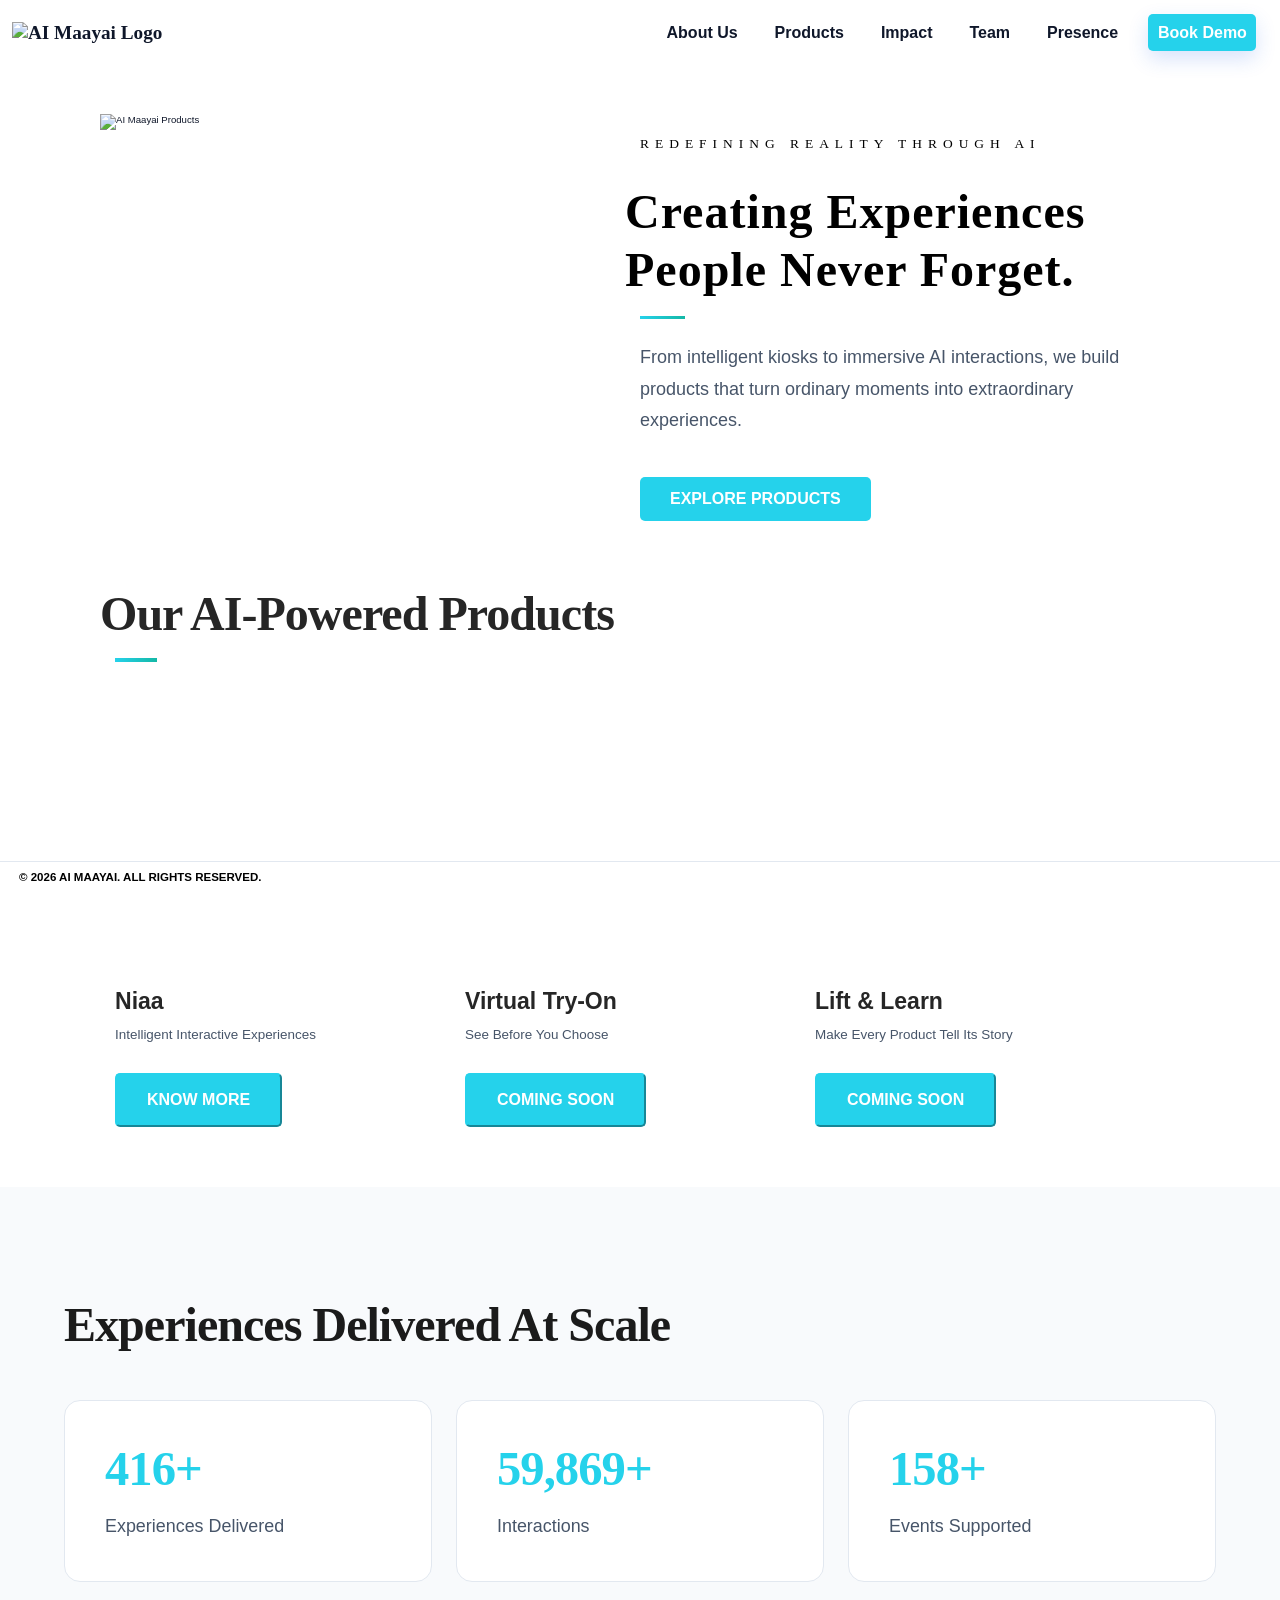
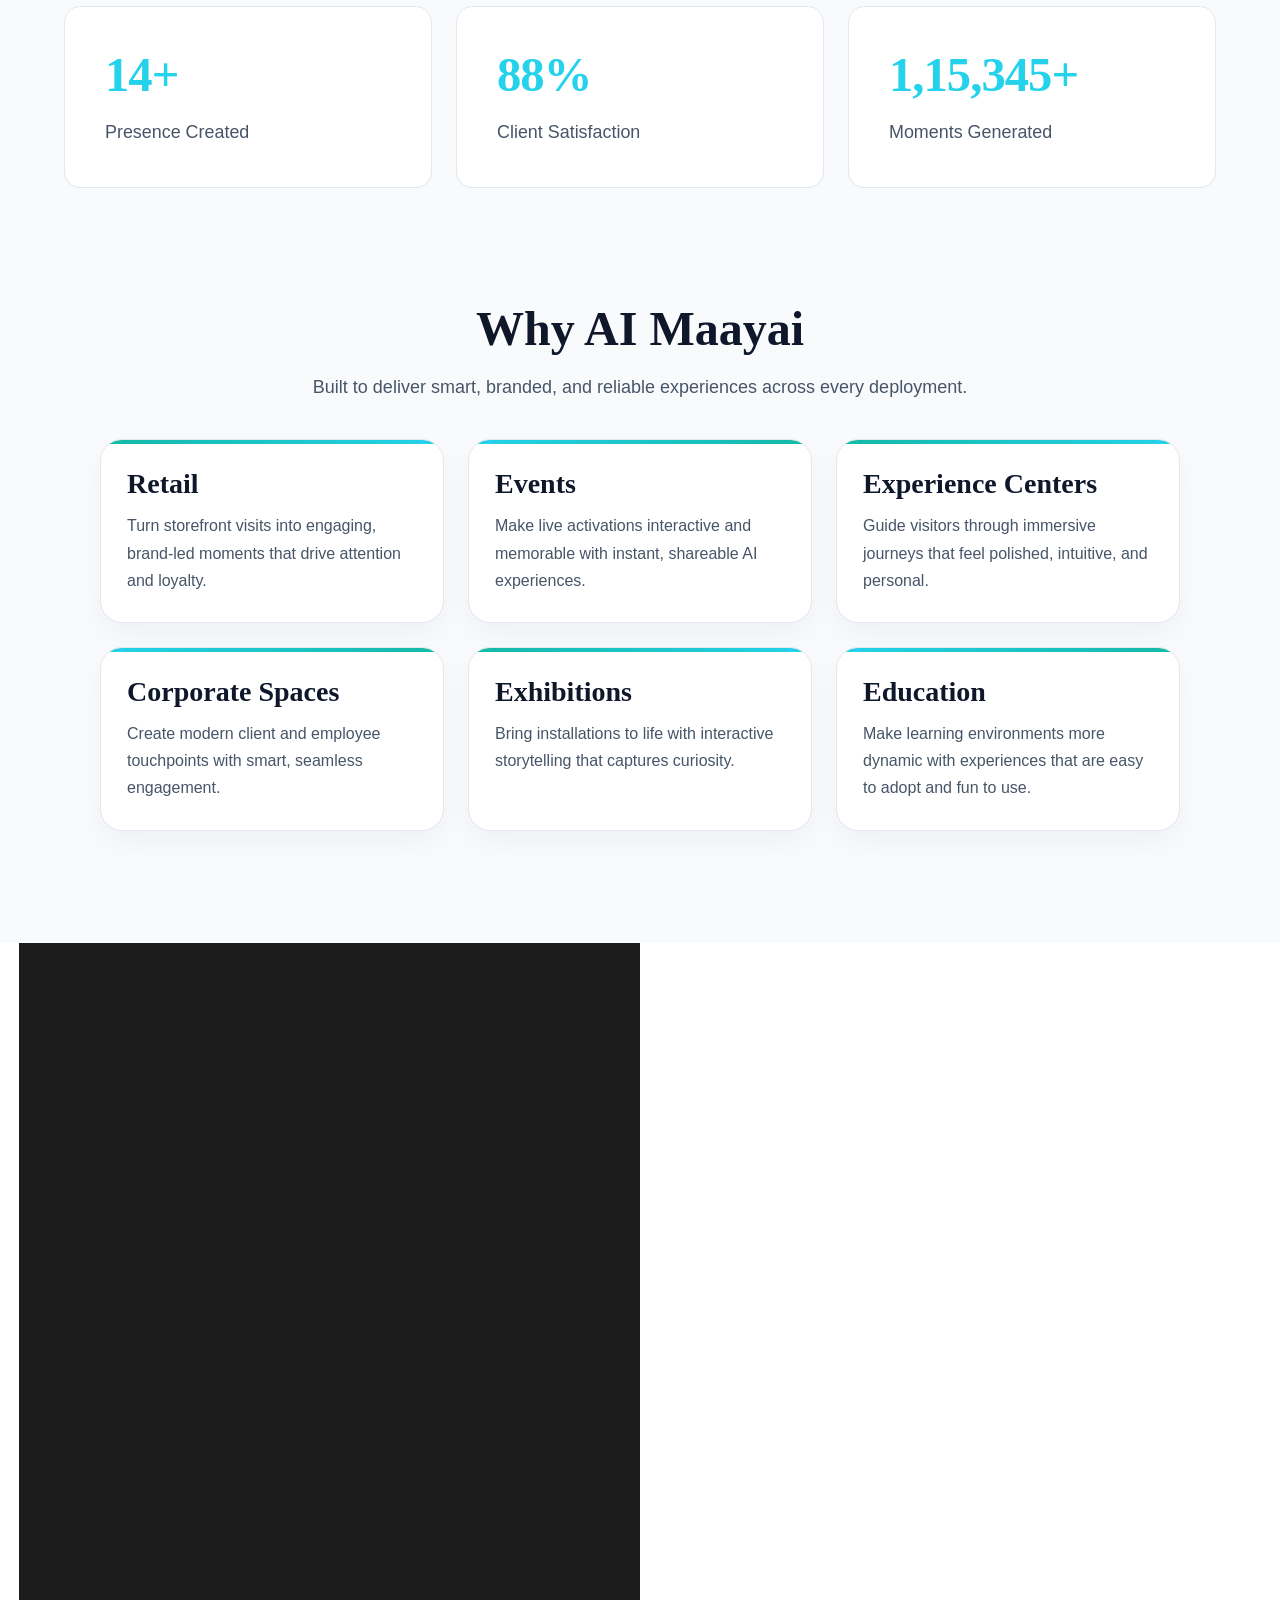
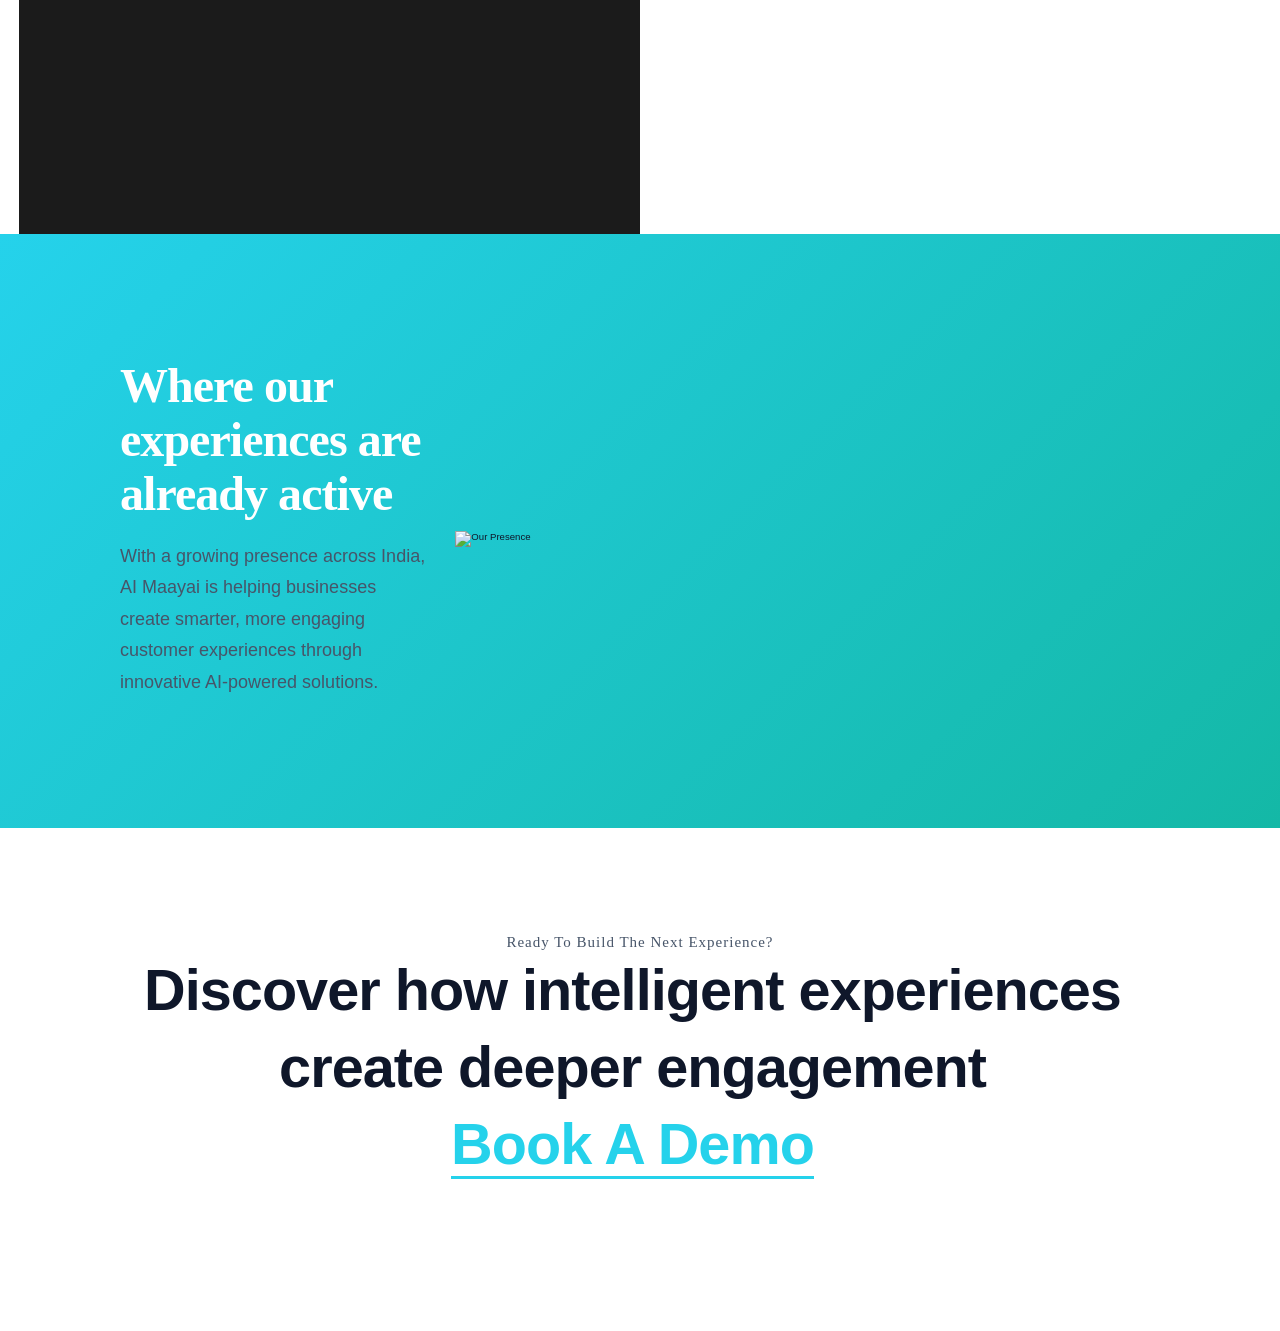
==== commit 58f89db0: "Gallery image changes" ====
--- a/index.html
+++ b/index.html
@@ -367,7 +367,7 @@
                 <div class="team-img-wrap">
                   <div
                     class="team-img"
-                    data-media-background="img/team/akshaya.jpg"
+                    data-media-background="img/team/akshaya.jpeg"
                     style="
                       background-size: cover;
                       background-position: 50%;
@@ -418,7 +418,7 @@
                 <div class="team-img-wrap">
                   <div
                     class="team-img"
-                    data-media-background="img/team/arul.jpg"
+                    data-media-background="img/team/arul.jpeg"
                     style="
                       background-size: cover;
                       background-position: 50%;
@@ -435,7 +435,7 @@
                 <div class="team-img-wrap">
                   <div
                     class="team-img"
-                    data-media-background="img/team/nirmal.jpg"
+                    data-media-background="img/team/nirmal.jpeg"
                     style="
                       background-size: cover;
                       background-position: 50%;
@@ -486,7 +486,7 @@
                 <div class="team-img-wrap">
                   <div
                     class="team-img"
-                    data-media-background="img/team/poorni.jpg"
+                    data-media-background="img/team/poorni.jpeg"
                     style="
                       background-size: cover;
                       background-position: 50%;
--- a/css/webapp_style.css
+++ b/css/webapp_style.css
@@ -1060,11 +1060,19 @@
 }
 
 .team-img {
-  position: relative;
+  /* position: relative;
   z-index: 1;
   min-height: 297px;
   transform: scale(1.2) translateX(-8%);
   transition: 1000ms all;
+  will-change: transform; */
+  position: relative;
+  z-index: 1;
+  min-height: 297px;
+  transform: scale(1) translateX(0);
+  background-position: 50% 20% !important;
+  background-size: cover;
+  transition: 500ms all;
   will-change: transform;
 }
 
@@ -1094,9 +1102,9 @@
 }
 
 .team-card-wrap:hover .team-img {
-  transform: scale(1.2) translateX(8%);
-  -webkit-transform: scale(1.2) translateX(8%);
-  -ms-transform: scale(1.2) translateX(8%);
+  transform: scale(1.02) translateX(0);
+  -webkit-transform: scale(1.02) translateX(0);
+  -ms-transform: scale(1.02) translateX(0);
 }
 
 .team-card-wrap:hover .team-desc-wrap {
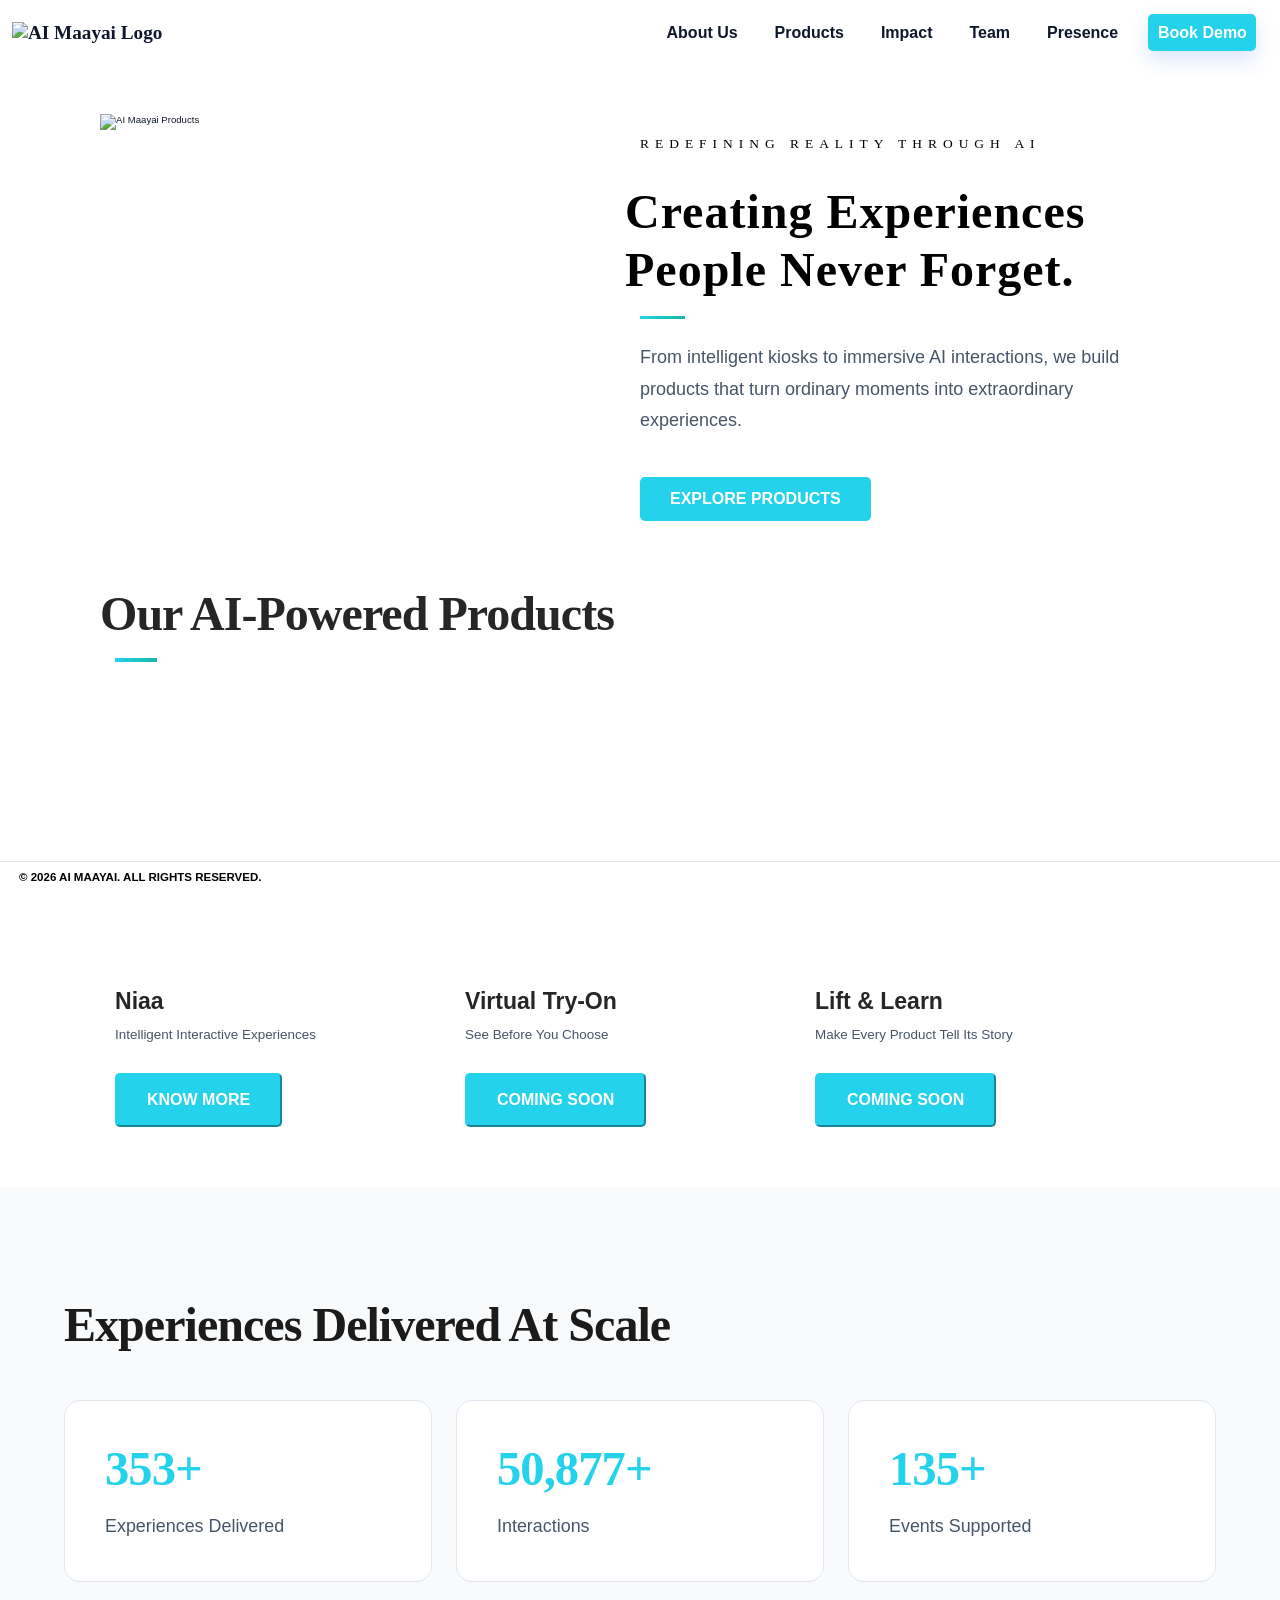
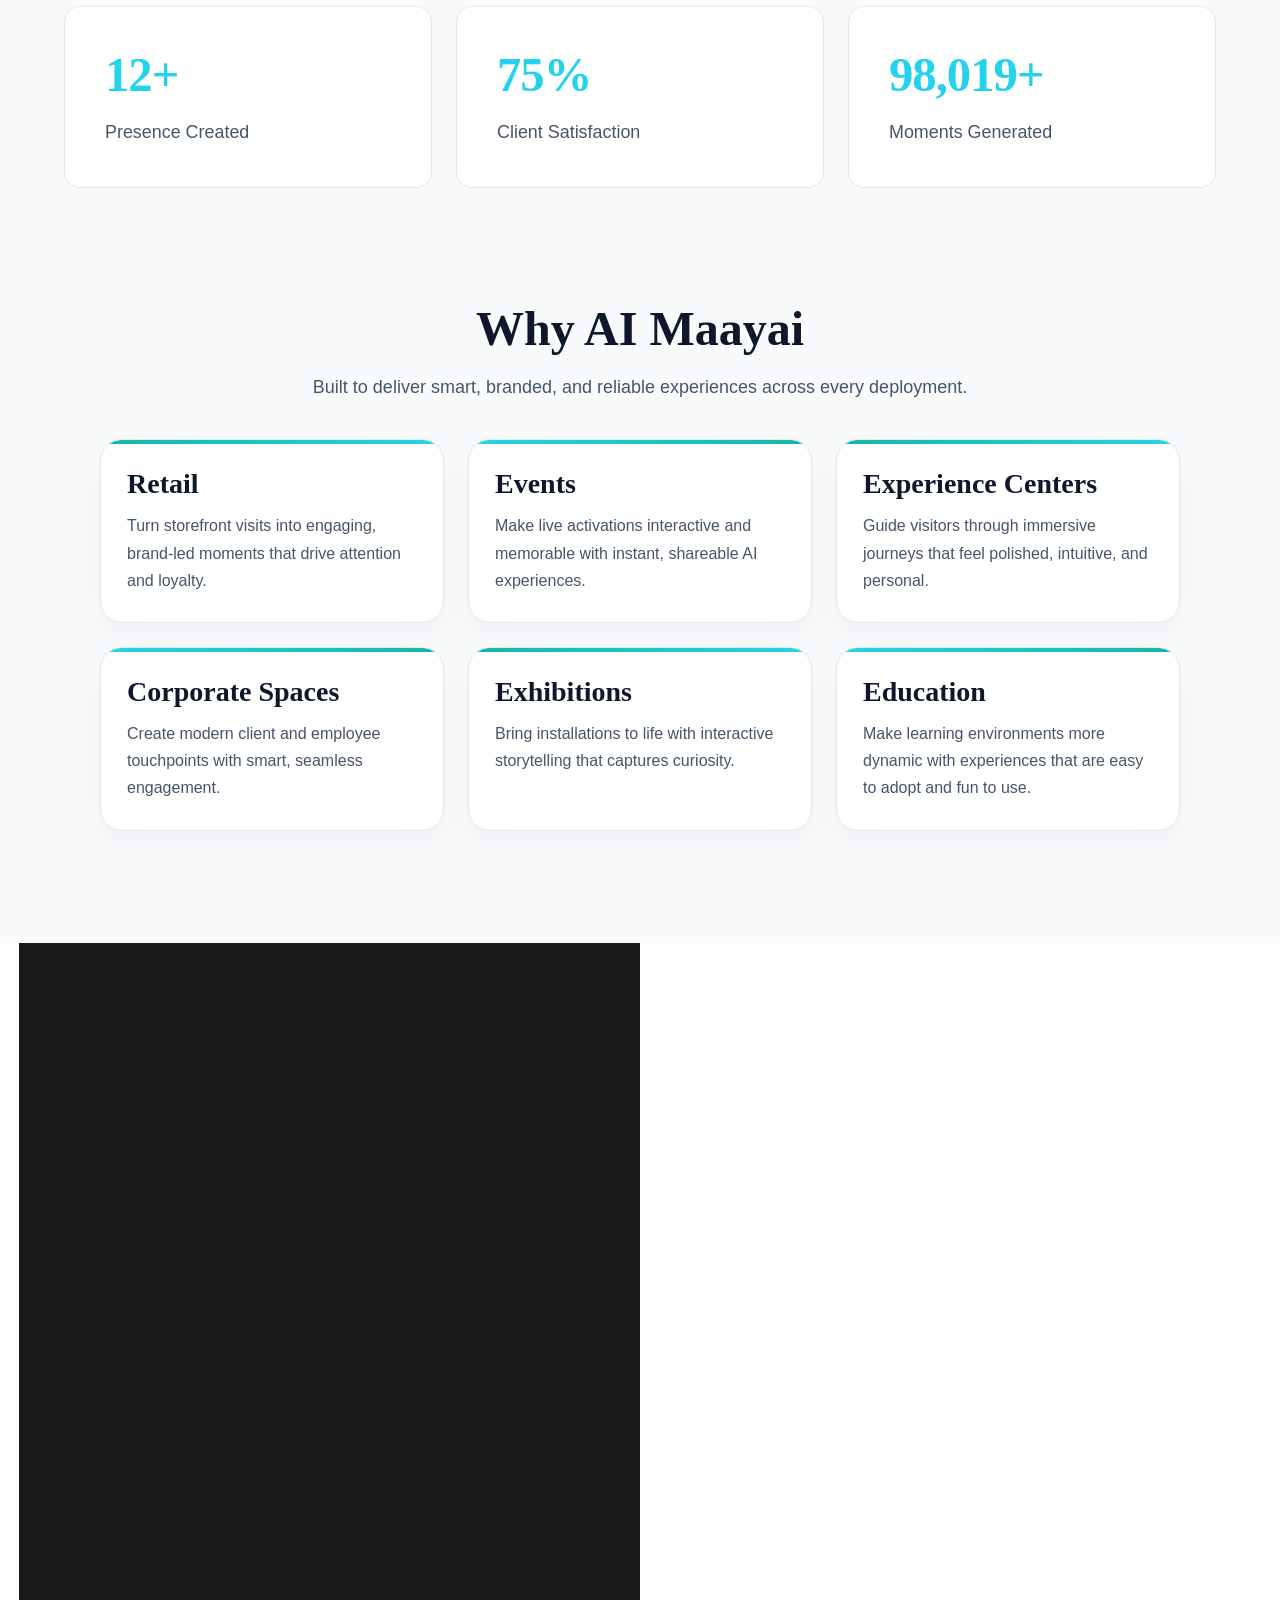
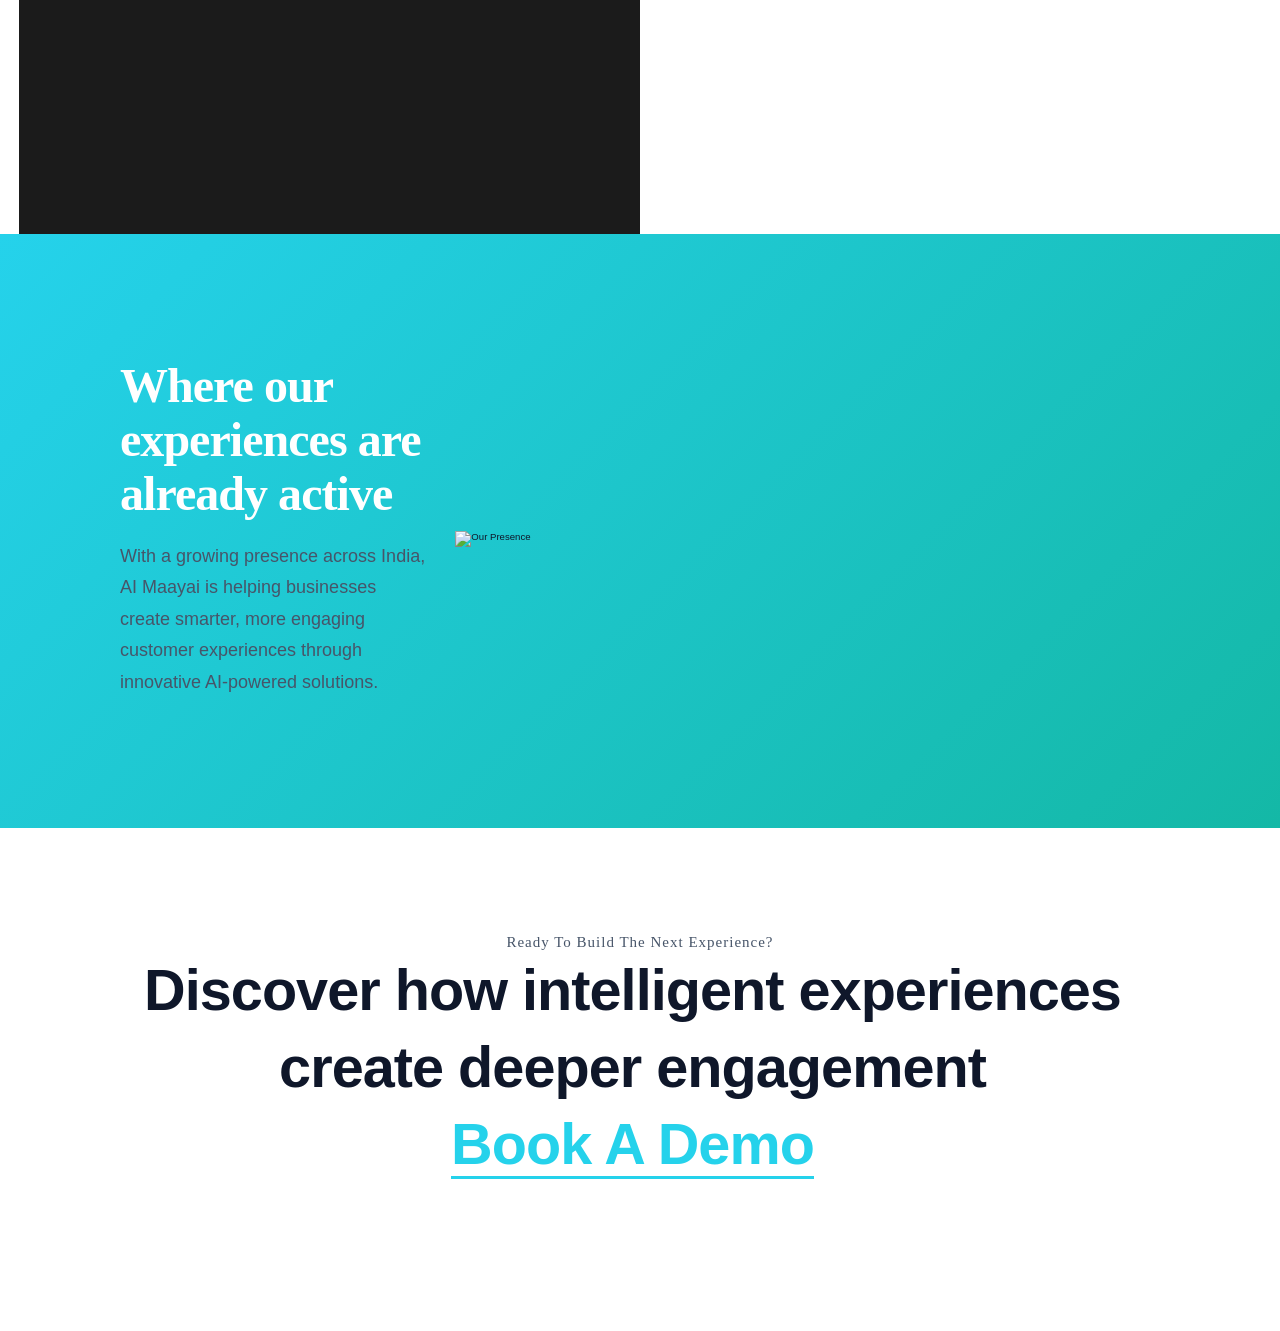
==== commit e2f93de8: "Gallery image change" ====
--- a/index.html
+++ b/index.html
@@ -452,6 +452,40 @@
                 <div class="team-img-wrap">
                   <div
                     class="team-img"
+                    data-media-background="img/team/poorni.jpeg"
+                    style="
+                      background-size: cover;
+                      background-position: 50%;
+                    "></div>
+                </div>
+                <div class="team-desc-wrap">
+                  <h4 class="team-name">Poornima Devi</h4>
+                  <p class="team-role">Creative Projects Head</p>
+                </div>
+              </div>
+            </div>
+            <div class="column column-3">
+              <div class="team-card-wrap">
+                <div class="team-img-wrap">
+                  <div
+                    class="team-img"
+                    data-media-background="img/team/priya.jpeg"
+                    style="
+                      background-size: cover;
+                      background-position: 50%;
+                    "></div>
+                </div>
+                <div class="team-desc-wrap">
+                  <h4 class="team-name">Priya Ramapandi</h4>
+                  <p class="team-role">Business Operations Associate</p>
+                </div>
+              </div>
+            </div>
+            <div class="column column-3">
+              <div class="team-card-wrap">
+                <div class="team-img-wrap">
+                  <div
+                    class="team-img"
                     data-media-background="img/team/ashok.jpg"
                     style="
                       background-size: cover;
@@ -480,41 +514,7 @@
                   <p class="team-role">Architect & GenAI Enthusiast</p>
                 </div>
               </div>
-            </div>
-            <div class="column column-3">
-              <div class="team-card-wrap">
-                <div class="team-img-wrap">
-                  <div
-                    class="team-img"
-                    data-media-background="img/team/poorni.jpeg"
-                    style="
-                      background-size: cover;
-                      background-position: 50%;
-                    "></div>
-                </div>
-                <div class="team-desc-wrap">
-                  <h4 class="team-name">Poornima Devi</h4>
-                  <p class="team-role">Creative Projects Head</p>
-                </div>
-              </div>
-            </div>
-            <div class="column column-3">
-              <div class="team-card-wrap">
-                <div class="team-img-wrap">
-                  <div
-                    class="team-img"
-                    data-media-background="img/team/priya.jpeg"
-                    style="
-                      background-size: cover;
-                      background-position: 50%;
-                    "></div>
-                </div>
-                <div class="team-desc-wrap">
-                  <h4 class="team-name">Priya Ramapandi</h4>
-                  <p class="team-role">Business Operations Associate</p>
-                </div>
-              </div>
-            </div>
+            </div>            
           </div>
         </div>
         <!-- end Team block -->
